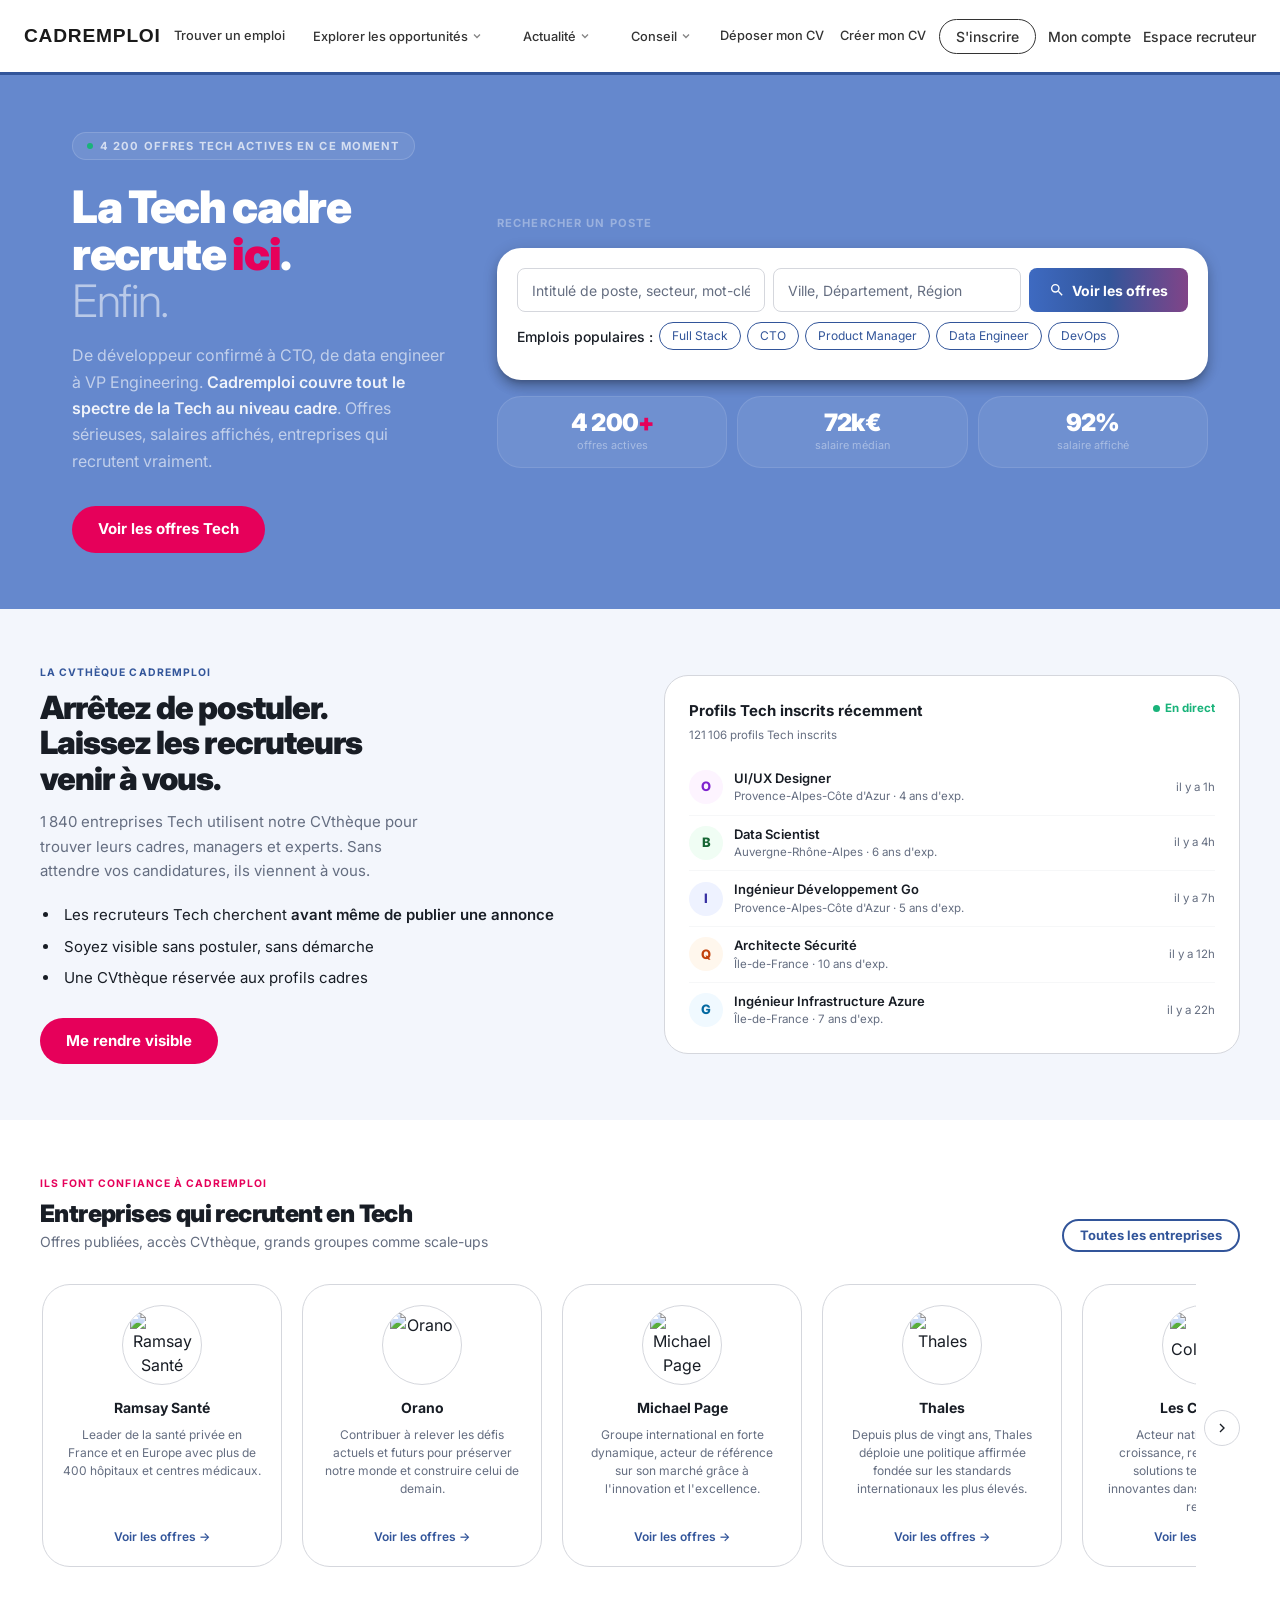
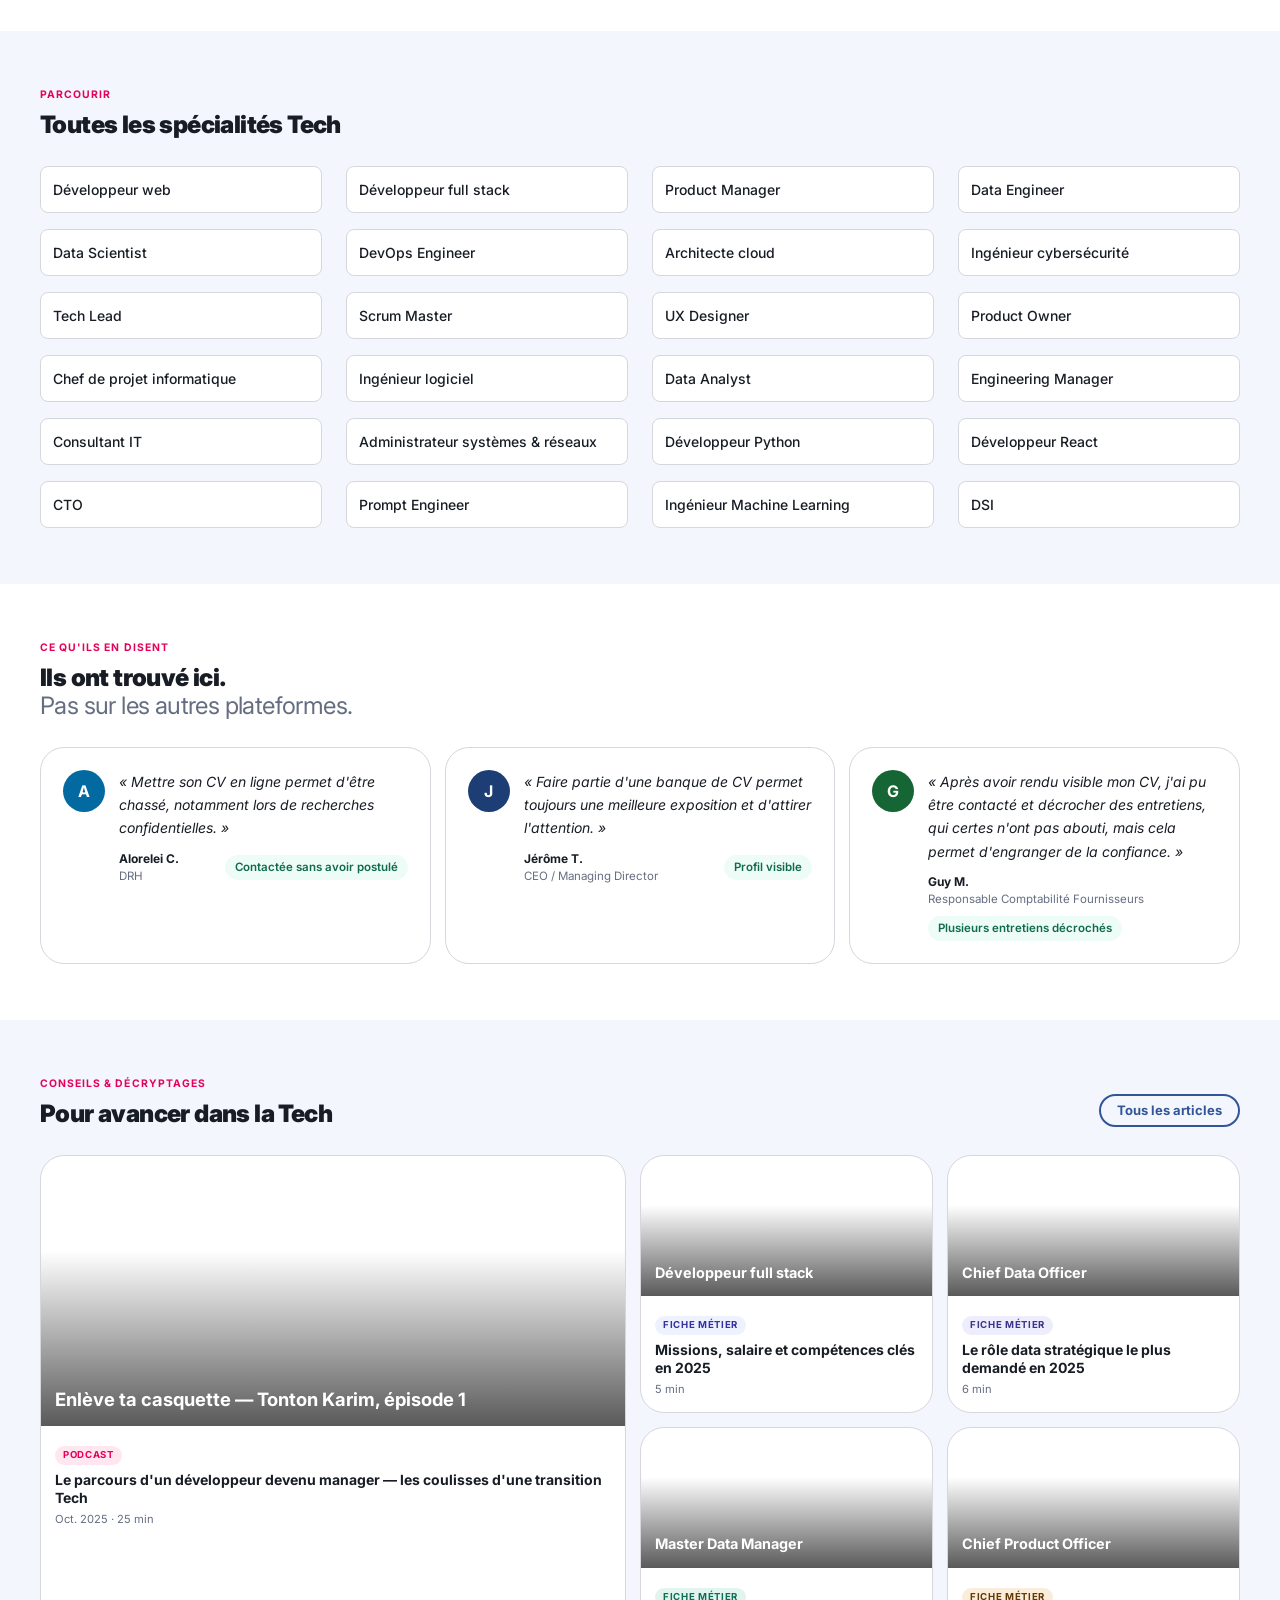
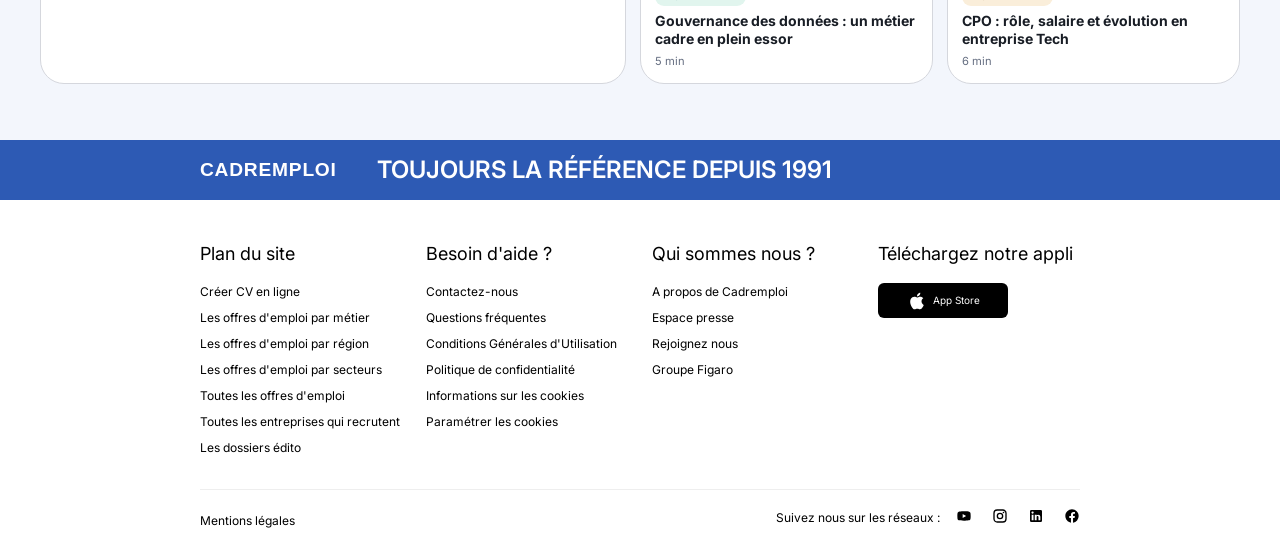
==== index.html @ 46d25f44 "Liens d'image pour partage RS" ====
<!doctype html>
<html lang="fr">
  <head>
    <meta charset="UTF-8" />
    <meta name="viewport" content="width=device-width, initial-scale=1.0" />

    <!-- ══════════════════════════════════════════
         SEO — optimisé pour requêtes Tech cadre
         Requêtes cibles :
           Principale  : "emploi informatique cadre" / "offre emploi tech cadre"
           Secondaires : "emploi développeur cadre", "offre data engineer cadre",
                         "emploi product manager", "offre CTO DSI"
           Longue traîne : "offre emploi full stack Paris cadre",
                           "salaire data engineer cadre France"
         ══════════════════════════════════════════ -->

    <!-- Titre : 57 car. — keyword principal en tête -->
    <title>Offres d'emploi Tech &amp; Informatique Cadre | Cadremploi</title>

    <!-- Description : 155 car. — bénéfice + chiffres + différenciation -->
    <meta
      name="description"
      content="4 200 offres d'emploi Tech pour cadres : développeur, data engineer, product manager, CTO, DevOps. Salaires affichés, entreprises identifiées. Le job board des cadres Tech."
    />

    <meta name="robots" content="index, follow" />
    <link rel="canonical" href="https://www.cadremploi.fr/tech" />

    <!-- ── Open Graph (LinkedIn, Facebook, WhatsApp) ── -->
    <meta property="og:type" content="website" />
    <meta property="og:site_name" content="Cadremploi" />
    <meta property="og:locale" content="fr_FR" />
    <meta property="og:url" content="https://www.cadremploi.fr/tech" />
    <meta
      property="og:title"
      content="Offres d'emploi Tech Cadre — 4 200 postes avec salaires affichés | Cadremploi"
    />
    <meta
      property="og:description"
      content="Développeur, Data Engineer, Product Manager, CTO — trouvez votre prochain poste Tech cadre. Salaires affichés, entreprises identifiées, CVthèque accessible."
    />
    <meta
      property="og:image"
      content="https://sebfcms.github.io/LP_Hub-metiers/assets/og-tech-cadremploi.png"
    />
    <meta property="og:image:width" content="1200" />
    <meta property="og:image:height" content="630" />
    <meta
      property="og:image:alt"
      content="Cadremploi — Offres d'emploi Tech cadre"
    />

    <!-- ── Twitter / X Card ── -->
    <meta name="twitter:card" content="summary_large_image" />
    <meta name="twitter:site" content="@cadremploi" />
    <meta
      name="twitter:title"
      content="Offres d'emploi Tech Cadre | Cadremploi"
    />
    <meta
      name="twitter:description"
      content="4 200 offres Tech pour cadres. Salaires affichés, entreprises identifiées. Déposez votre CV et laissez les recruteurs venir à vous."
    />
    <meta
      name="twitter:image"
      content="https://sebfcms.github.io/LP_Hub-metiers/assets/og-tech-cadremploi.png"
    />

    <!-- ── Schema.org — WebPage + BreadcrumbList ── -->
    <script type="application/ld+json">
      {
        "@context": "https://schema.org",
        "@graph": [
          {
            "@type": "WebPage",
            "@id": "https://www.cadremploi.fr/tech",
            "url": "https://www.cadremploi.fr/tech",
            "name": "Offres d'emploi Tech & Informatique Cadre | Cadremploi",
            "description": "4 200 offres d'emploi Tech pour cadres : développeur, data engineer, product manager, CTO, DevOps. Salaires affichés, entreprises identifiées.",
            "inLanguage": "fr-FR",
            "isPartOf": {
              "@type": "WebSite",
              "@id": "https://www.cadremploi.fr",
              "url": "https://www.cadremploi.fr",
              "name": "Cadremploi",
              "description": "Le job board de référence pour les cadres et dirigeants en France"
            },
            "publisher": {
              "@type": "Organization",
              "name": "Cadremploi",
              "url": "https://www.cadremploi.fr",
              "logo": {
                "@type": "ImageObject",
                "url": "https://www.cadremploi.fr/images/logo-cadremploi.svg"
              }
            }
          },
          {
            "@type": "BreadcrumbList",
            "itemListElement": [
              {
                "@type": "ListItem",
                "position": 1,
                "name": "Accueil",
                "item": "https://www.cadremploi.fr"
              },
              {
                "@type": "ListItem",
                "position": 2,
                "name": "Emploi Tech & Informatique",
                "item": "https://www.cadremploi.fr/tech"
              }
            ]
          },
          {
            "@type": "JobPosting",
            "title": "Offres d'emploi Tech & Informatique Cadre",
            "description": "4 200 offres d'emploi Tech pour cadres et dirigeants en France. Développeur, Data Engineer, Product Manager, CTO, DevOps, Architecte Cloud.",
            "hiringOrganization": {
              "@type": "Organization",
              "name": "Cadremploi",
              "url": "https://www.cadremploi.fr"
            },
            "jobLocation": {
              "@type": "Place",
              "address": {
                "@type": "PostalAddress",
                "addressCountry": "FR"
              }
            },
            "employmentType": ["FULL_TIME", "CONTRACTOR", "PART_TIME"],
            "industry": "Informatique, Télécoms, Digital",
            "occupationalCategory": "Informatique / Tech"
          }
        ]
      }
    </script>

    <!-- Polices -->
    <link rel="preconnect" href="https://fonts.googleapis.com" />
    <link rel="preconnect" href="https://fonts.gstatic.com" crossorigin />
    <link
      href="https://fonts.googleapis.com/css2?family=Inter:wght@300;400;500;600;700;900&family=Poppins:wght@400;500;600;700&display=swap"
      rel="stylesheet"
    />

    <!-- CSS — ordre important -->
    <link rel="stylesheet" href="css/tokens.css" />
    <link rel="stylesheet" href="css/base.css" />
    <link rel="stylesheet" href="css/components.css" />
    <link rel="stylesheet" href="css/layout.css" />
    <script type="text/javascript">
      "use strict";
      !(function () {
        var e = function () {
          var e,
            t = "__tcfapiLocator",
            a = [],
            n = window;
          for (; n; ) {
            try {
              if (n.frames[t]) {
                e = n;
                break;
              }
            } catch (e) {}
            if (n === window.top) break;
            n = n.parent;
          }
          e ||
            (!(function e() {
              var a = n.document,
                r = !!n.frames[t];
              if (!r)
                if (a.body) {
                  var s = a.createElement("iframe");
                  ((s.style.cssText = "display:none"),
                    (s.name = t),
                    a.body.appendChild(s));
                } else setTimeout(e, 5);
              return !r;
            })(),
            (n.__tcfapi = function () {
              for (
                var e, t = arguments.length, n = new Array(t), r = 0;
                r < t;
                r++
              )
                n[r] = arguments[r];
              if (!n.length) return a;
              if ("setGdprApplies" === n[0])
                n.length > 3 &&
                  2 === parseInt(n[1], 10) &&
                  "boolean" == typeof n[3] &&
                  ((e = n[3]), "function" == typeof n[2] && n[2]("set", !0));
              else if ("ping" === n[0]) {
                var s = { gdprApplies: e, cmpLoaded: !1, cmpStatus: "stub" };
                "function" == typeof n[2] && n[2](s);
              } else a.push(n);
            }),
            n.addEventListener(
              "message",
              function (e) {
                var t = "string" == typeof e.data,
                  a = {};
                try {
                  a = t ? JSON.parse(e.data) : e.data;
                } catch (e) {}
                var n = a.__tcfapiCall;
                n &&
                  window.__tcfapi(
                    n.command,
                    n.version,
                    function (a, r) {
                      var s = {
                        __tcfapiReturn: {
                          returnValue: a,
                          success: r,
                          callId: n.callId,
                        },
                      };
                      (t && (s = JSON.stringify(s)),
                        e &&
                          e.source &&
                          e.source.postMessage &&
                          e.source.postMessage(s, "*"));
                    },
                    n.parameter,
                  );
              },
              !1,
            ));
        };
        "undefined" != typeof module ? (module.exports = e) : e();
      })();
    </script>
    <script type="text/javascript">
      window.dataLayer = [
        {
          CD7: "production",
          CD37: "hub_tech",
        },
      ];
    </script>
    <!-- Google Tag Manager -->
    <script>
      (function (w, d, s, l, i) {
        w[l] = w[l] || [];
        w[l].push({
          "gtm.start": new Date().getTime(),
          event: "gtm.js",
        });
        var f = d.getElementsByTagName(s)[0],
          j = d.createElement(s),
          dl = l !== "dataLayer" ? "&l=" + l : "";
        j.async = true;
        j.src = "https://www.googletagmanager.com/gtm.js?id=" + i + dl;
        f.parentNode.insertBefore(j, f);
      })(window, document, "script", "dataLayer", "GTM-MZKFFW5");
    </script>
    <!-- End Google Tag Manager -->
  </head>
  <body>
    <!-- ══════════════════════════════════════════
     HEADER — avec menus déroulants (liens du CTO)
     ══════════════════════════════════════════ -->
    <header class="hd-root">
      <div class="hd-inner">
        <!-- Logo -->
        <a href="https://www.cadremploi.fr" class="hd-logo">CADREMPLOI</a>

        <!-- Nav desktop -->
        <nav class="hd-nav">
          <a
            href="https://www.cadremploi.fr/emploi/liste_offres"
            class="hd-nav__link"
            >Trouver un emploi</a
          >

          <!-- Explorer les opportunités -->
          <div class="hd-dropdown">
            <button
              class="hd-nav__link hd-nav__btn"
              data-dropdown="explorer"
              aria-expanded="false"
              aria-haspopup="true"
            >
              Explorer les opportunités
              <svg
                class="hd-nav__chevron"
                viewBox="0 0 24 24"
                fill="none"
                stroke="currentColor"
                stroke-width="2.5"
              >
                <path d="M6 9l6 6 6-6" />
              </svg>
            </button>
            <div class="hd-dropdown__panel" id="hd-panel-explorer">
              <div class="hd-dropdown__inner">
                <div class="hd-dropdown__col">
                  <a
                    href="https://www.cadremploi.fr/emploi/top_recruteurs"
                    class="hd-dropdown__link"
                    >Les entreprises qui recrutent</a
                  >
                  <a
                    href="https://www.cadremploi.fr/emploi/annuaire_cabinets"
                    class="hd-dropdown__link"
                    >Les cabinets de recrutement</a
                  >
                </div>
                <div class="hd-dropdown__col">
                  <a
                    href="https://www.cadremploi.fr/emploi/liste_offres?tyc=1"
                    class="hd-dropdown__link"
                    >Offres d'emploi CDI</a
                  >
                  <a
                    href="https://www.cadremploi.fr/emploi/liste_offres?tyc=2"
                    class="hd-dropdown__link"
                    >Offres d'emploi CDD</a
                  >
                  <a
                    href="https://www.cadremploi.fr/emploi/liste_offres?sct=70010"
                    class="hd-dropdown__link"
                    >Offres d'emploi Intérim</a
                  >
                </div>
                <div class="hd-dropdown__col">
                  <a
                    href="https://www.cadremploi.fr/emploi/liste_offres?tyc=7"
                    class="hd-dropdown__link"
                    >Offres d'emploi Freelance</a
                  >
                  <a
                    href="https://www.cadremploi.fr/emploi/liste_offres?rub=_jeunes_diplomes"
                    class="hd-dropdown__link"
                    >Offres d'emploi Jeunes Diplômés</a
                  >
                  <a
                    href="https://www.cadremploi.fr/emploi/liste_offres?tyc=8"
                    class="hd-dropdown__link"
                    >Offres d'emploi Stage</a
                  >
                </div>
                <div class="hd-dropdown__col">
                  <a
                    href="https://www.cadremploi.fr/emploi/liste_offres?tyc=13"
                    class="hd-dropdown__link"
                    >Offres d'emploi Alternance / Apprentissage</a
                  >
                </div>
              </div>
            </div>
          </div>

          <!-- Actualité -->
          <div class="hd-dropdown">
            <button
              class="hd-nav__link hd-nav__btn"
              data-dropdown="actualite"
              aria-expanded="false"
              aria-haspopup="true"
            >
              Actualité
              <svg
                class="hd-nav__chevron"
                viewBox="0 0 24 24"
                fill="none"
                stroke="currentColor"
                stroke-width="2.5"
              >
                <path d="M6 9l6 6 6-6" />
              </svg>
            </button>
            <div class="hd-dropdown__panel" id="hd-panel-actualite">
              <div class="hd-dropdown__inner">
                <div class="hd-dropdown__col">
                  <strong class="hd-dropdown__section"
                    >S'informer sur l'emploi des cadres</strong
                  >
                  <a
                    href="https://www.cadremploi.fr/editorial/actualites/actu-emploi.html"
                    class="hd-dropdown__link"
                    >Les dernières actualités</a
                  >
                  <a
                    href="https://www.cadremploi.fr/actualites-emploi/"
                    class="hd-dropdown__link"
                    >Tendances Emploi</a
                  >
                </div>
                <div class="hd-dropdown__col">
                  <strong class="hd-dropdown__section"
                    >La Playlist Cadremploi</strong
                  >
                  <a
                    href="https://www.cadremploi.fr/editorial/actualites/cadremploi-tv.html"
                    class="hd-dropdown__link"
                    >Regarder nos émissions</a
                  >
                </div>
                <div class="hd-dropdown__col">
                  <strong class="hd-dropdown__section"
                    >Nos partenaires prennent la parole</strong
                  >
                  <a
                    href="https://www.cadremploi.fr/editorial/actualites/actu-metiers-regions.html"
                    class="hd-dropdown__link"
                    >L'actualité des partenaires</a
                  >
                  <a
                    href="https://www.cadremploi.fr/editorial/podcasts.html"
                    class="hd-dropdown__link"
                    >Podcasts RH</a
                  >
                </div>
              </div>
            </div>
          </div>

          <!-- Conseil -->
          <div class="hd-dropdown">
            <button
              class="hd-nav__link hd-nav__btn"
              data-dropdown="conseil"
              aria-expanded="false"
              aria-haspopup="true"
            >
              Conseil
              <svg
                class="hd-nav__chevron"
                viewBox="0 0 24 24"
                fill="none"
                stroke="currentColor"
                stroke-width="2.5"
              >
                <path d="M6 9l6 6 6-6" />
              </svg>
            </button>
            <div class="hd-dropdown__panel" id="hd-panel-conseil">
              <div class="hd-dropdown__inner">
                <div class="hd-dropdown__col">
                  <strong class="hd-dropdown__section"
                    >Mieux vivre son job</strong
                  >
                  <a
                    href="https://www.cadremploi.fr/editorial/conseils/conseils-carriere.html"
                    class="hd-dropdown__link"
                    >Gérer ma carrière</a
                  >
                  <a
                    href="https://www.cadremploi.fr/editorial/conseils/salaire.html"
                    class="hd-dropdown__link"
                    >Savoir parler salaire</a
                  >
                  <a
                    href="https://www.cadremploi.fr/editorial/conseils/droit-du-travail.html"
                    class="hd-dropdown__link"
                    >Connaître ses droits au travail</a
                  >
                  <a
                    href="https://www.cadremploi.fr/editorial/international.html"
                    class="hd-dropdown__link"
                    >Travailler à l'international</a
                  >
                  <a
                    href="https://www.cadremploi.fr/actualites-emploi/nos-conseils-pratiques/"
                    class="hd-dropdown__link"
                    >Nos conseils pratiques</a
                  >
                </div>
                <div class="hd-dropdown__col">
                  <strong class="hd-dropdown__section"
                    >Chercher ailleurs</strong
                  >
                  <a
                    href="https://www.cadremploi.fr/editorial/conseils/conseils-candidature/cv.html"
                    class="hd-dropdown__link"
                    >Rédiger son CV</a
                  >
                  <a
                    href="https://www.cadremploi.fr/editorial/conseils/conseils-candidature/lettre-de-motivation.html"
                    class="hd-dropdown__link"
                    >Assurer sa lettre de motivation</a
                  >
                  <a
                    href="https://www.cadremploi.fr/editorial/conseils/conseils-candidature/entretien-embauche.html"
                    class="hd-dropdown__link"
                    >Préparer son entretien d'embauche</a
                  >
                  <a
                    href="https://www.cadremploi.fr/editorial/conseils/conseils-candidature.html"
                    class="hd-dropdown__link"
                    >Postuler au bon moment</a
                  >
                  <a
                    href="https://www.cadremploi.fr/emploi/entreprendre"
                    class="hd-dropdown__link"
                    >Se lancer dans l'entrepreneuriat</a
                  >
                </div>
                <div class="hd-dropdown__col">
                  <strong class="hd-dropdown__section">Se former</strong>
                  <a
                    href="https://www.cadremploi.fr/editorial/tag/management"
                    class="hd-dropdown__link"
                    >Améliorer son management</a
                  >
                  <a
                    href="https://www.cadremploi.fr/editorial/formation/conseils-secteur.html"
                    class="hd-dropdown__link"
                    >Découvrir les formations par secteur</a
                  >
                  <a
                    href="https://www.cadremploi.fr/editorial/formation/cpf-cif-vae.html"
                    class="hd-dropdown__link"
                    >Choisir le bon dispositif CPF et VAE</a
                  >
                  <a
                    href="https://www.cadremploi.fr/editorial/formation/mba-ms-masters.html"
                    class="hd-dropdown__link"
                    >Choisir un MBA / MS / Masters</a
                  >
                  <a
                    href="https://www.cadremploi.fr/editorial/formation/langues.html"
                    class="hd-dropdown__link"
                    >Développer ses compétences linguistiques</a
                  >
                </div>
                <div class="hd-dropdown__col">
                  <strong class="hd-dropdown__section"
                    >Trouver mon premier job</strong
                  >
                  <a
                    href="https://www.cadremploi.fr/editorial/conseils/toutes-nos-fiches-metiers.html"
                    class="hd-dropdown__link"
                    >Fiches métiers</a
                  >
                  <a
                    href="https://www.cadremploi.fr/outils/salaire-brut-net"
                    class="hd-dropdown__link"
                    >Salaire brut net</a
                  >
                </div>
              </div>
            </div>
          </div>

          <a href="https://www.cadremploi.fr/depot-cv" class="hd-nav__link"
            >Déposer mon CV</a
          >
          <a
            href="https://www.cadremploi.fr/emploi/createur_cv"
            class="hd-nav__link"
            >Créer mon CV</a
          >
        </nav>

        <!-- Actions desktop -->
        <div class="hd-actions">
          <a
            href="https://www.cadremploi.fr/emploi/creer_compte"
            class="hd-actions__inscrit"
            >S'inscrire</a
          >
          <a
            href="https://www.cadremploi.fr/candidat/mon-compte.html"
            class="hd-actions__link"
            >Mon compte</a
          >
          <a
            href="https://espace-recruteurs.cadremploi.fr"
            class="hd-actions__link"
            target="_blank"
            rel="noopener"
            >Espace recruteur</a
          >
        </div>

        <!-- Burger mobile -->
        <button
          class="hd-burger"
          id="hd-burger"
          aria-label="Menu"
          aria-expanded="false"
        >
          <svg
            id="hd-burger-open"
            viewBox="0 0 24 24"
            fill="none"
            stroke="currentColor"
            stroke-width="2"
            width="24"
            height="24"
          >
            <line x1="3" y1="6" x2="21" y2="6" />
            <line x1="3" y1="12" x2="21" y2="12" />
            <line x1="3" y1="18" x2="21" y2="18" />
          </svg>
          <svg
            id="hd-burger-close"
            viewBox="0 0 24 24"
            fill="none"
            stroke="currentColor"
            stroke-width="2"
            width="24"
            height="24"
            style="display: none"
          >
            <line x1="18" y1="6" x2="6" y2="18" />
            <line x1="6" y1="6" x2="18" y2="18" />
          </svg>
        </button>
      </div>

      <!-- Menu mobile -->
      <nav class="hd-mobile" id="hd-mobile" aria-hidden="true">
        <a
          href="https://www.cadremploi.fr/emploi/liste_offres"
          class="hd-mobile__link"
          >Trouver un emploi</a
        >

        <div class="hd-mobile__group">
          <button class="hd-mobile__toggle" data-mobile="explorer">
            Explorer les opportunités
            <svg viewBox="0 0 24 24" fill="currentColor" width="20" height="20">
              <path
                d="M7.41,8.58L12,13.17L16.59,8.58L18,10L12,16L6,10L7.41,8.58Z"
              />
            </svg>
          </button>
          <div class="hd-mobile__sub" id="hd-mobile-explorer">
            <a
              href="https://www.cadremploi.fr/emploi/top_recruteurs"
              class="hd-mobile__sublink"
              >Les entreprises qui recrutent</a
            >
            <a
              href="https://www.cadremploi.fr/emploi/annuaire_cabinets"
              class="hd-mobile__sublink"
              >Les cabinets de recrutement</a
            >
            <a
              href="https://www.cadremploi.fr/emploi/liste_offres?tyc=1"
              class="hd-mobile__sublink"
              >Offres CDI</a
            >
            <a
              href="https://www.cadremploi.fr/emploi/liste_offres?tyc=2"
              class="hd-mobile__sublink"
              >Offres CDD</a
            >
            <a
              href="https://www.cadremploi.fr/emploi/liste_offres?tyc=7"
              class="hd-mobile__sublink"
              >Offres Freelance</a
            >
            <a
              href="https://www.cadremploi.fr/emploi/liste_offres?tyc=8"
              class="hd-mobile__sublink"
              >Offres Stage</a
            >
            <a
              href="https://www.cadremploi.fr/emploi/liste_offres?tyc=13"
              class="hd-mobile__sublink"
              >Offres Alternance</a
            >
          </div>
        </div>

        <div class="hd-mobile__group">
          <button class="hd-mobile__toggle" data-mobile="actualite">
            Actualité
            <svg viewBox="0 0 24 24" fill="currentColor" width="20" height="20">
              <path
                d="M7.41,8.58L12,13.17L16.59,8.58L18,10L12,16L6,10L7.41,8.58Z"
              />
            </svg>
          </button>
          <div class="hd-mobile__sub" id="hd-mobile-actualite">
            <a
              href="https://www.cadremploi.fr/editorial/actualites/actu-emploi.html"
              class="hd-mobile__sublink"
              >Les dernières actualités</a
            >
            <a
              href="https://www.cadremploi.fr/actualites-emploi/"
              class="hd-mobile__sublink"
              >Tendances Emploi</a
            >
            <a
              href="https://www.cadremploi.fr/editorial/actualites/cadremploi-tv.html"
              class="hd-mobile__sublink"
              >Nos émissions</a
            >
            <a
              href="https://www.cadremploi.fr/editorial/podcasts.html"
              class="hd-mobile__sublink"
              >Podcasts RH</a
            >
          </div>
        </div>

        <div class="hd-mobile__group">
          <button class="hd-mobile__toggle" data-mobile="conseil">
            Conseil
            <svg viewBox="0 0 24 24" fill="currentColor" width="20" height="20">
              <path
                d="M7.41,8.58L12,13.17L16.59,8.58L18,10L12,16L6,10L7.41,8.58Z"
              />
            </svg>
          </button>
          <div class="hd-mobile__sub" id="hd-mobile-conseil">
            <a
              href="https://www.cadremploi.fr/editorial/conseils/conseils-carriere.html"
              class="hd-mobile__sublink"
              >Gérer ma carrière</a
            >
            <a
              href="https://www.cadremploi.fr/editorial/conseils/salaire.html"
              class="hd-mobile__sublink"
              >Savoir parler salaire</a
            >
            <a
              href="https://www.cadremploi.fr/editorial/conseils/conseils-candidature/cv.html"
              class="hd-mobile__sublink"
              >Rédiger son CV</a
            >
            <a
              href="https://www.cadremploi.fr/editorial/conseils/conseils-candidature/entretien-embauche.html"
              class="hd-mobile__sublink"
              >Préparer son entretien</a
            >
            <a
              href="https://www.cadremploi.fr/editorial/conseils/toutes-nos-fiches-metiers.html"
              class="hd-mobile__sublink"
              >Fiches métiers</a
            >
            <a
              href="https://www.cadremploi.fr/outils/salaire-brut-net"
              class="hd-mobile__sublink"
              >Simulateur salaire</a
            >
          </div>
        </div>

        <a href="https://www.cadremploi.fr/depot-cv" class="hd-mobile__link"
          >Déposer mon CV</a
        >
        <a
          href="https://www.cadremploi.fr/emploi/createur_cv"
          class="hd-mobile__link"
          >Créer mon CV</a
        >
        <hr class="hd-mobile__sep" />
        <a
          href="https://www.cadremploi.fr/emploi/creer_compte"
          class="hd-mobile__link"
          >S'inscrire</a
        >
        <a
          href="https://www.cadremploi.fr/candidat/mon-compte.html"
          class="hd-mobile__link"
          >Mon compte</a
        >
        <a
          href="https://espace-recruteurs.cadremploi.fr"
          class="hd-mobile__link"
          target="_blank"
          rel="noopener"
          >Espace recruteur</a
        >
      </nav>

      <!-- Barre bleue -->
      <div class="hd-bar"></div>
    </header>

    <!-- ══════════════════════════════════════════
     HERO
     ══════════════════════════════════════════ -->
    <section class="hero" aria-label="Recherche d'emploi Tech">
      <div class="hero__inner">
        <!-- Gauche : promesse -->
        <div class="hero__left">
          <div class="hero__eyebrow">
            <span class="hero__eyebrow-dot"></span>
            4 200 offres Tech actives en ce moment
          </div>
          <h1 class="hero__title">
            La Tech cadre<br />
            recrute <span class="accent">ici</span>.<br />
            <span class="light">Enfin.</span>
          </h1>
          <p class="hero__sub">
            De développeur confirmé à CTO, de data engineer à VP Engineering.
            <strong
              >Cadremploi couvre tout le spectre de la Tech au niveau
              cadre</strong
            >. Offres sérieuses, salaires affichés, entreprises qui recrutent
            vraiment.
          </p>
          <div class="hero__actions">
            <a
              href="https://www.cadremploi.fr/emploi/liste_offres?query=informatique"
              class="btn-red"
              target="_blank"
              rel="noopener"
            >
              Voir les offres Tech
            </a>
            <button class="btn-ghost" data-open-alerte>Créer mon alerte</button>
          </div>
        </div>

        <!-- Droite : moteur de recherche -->
        <div class="hero__right">
          <div class="hero__search-label">Rechercher un poste</div>

          <div class="search-card">
            <div class="search-card__row">
              <div class="autocomplete-wrap">
                <input
                  class="search-card__input"
                  type="text"
                  id="search-poste"
                  placeholder="Intitulé de poste, secteur, mot-clé"
                  autocomplete="off"
                />
                <div class="autocomplete-dropdown" id="dropdown-poste"></div>
              </div>
              <div class="autocomplete-wrap">
                <input
                  class="search-card__input"
                  type="text"
                  id="search-lieu"
                  placeholder="Ville, Département, Région"
                  autocomplete="off"
                />
                <div class="autocomplete-dropdown" id="dropdown-lieu"></div>
              </div>
              <button class="search-card__btn" id="search-btn">
                <svg
                  viewBox="0 0 24 24"
                  role="presentation"
                  width="16"
                  height="16"
                  style="flex-shrink: 0"
                >
                  <path
                    d="M9.5,3A6.5,6.5 0 0,1 16,9.5C16,11.11 15.41,12.59 14.44,13.73L14.71,14H15.5L20.5,19L19,20.5L14,15.5V14.71L13.73,14.44C12.59,15.41 11.11,16 9.5,16A6.5,6.5 0 0,1 3,9.5A6.5,6.5 0 0,1 9.5,3M9.5,5C7,5 5,7 5,9.5C5,12 7,14 9.5,14C12,14 14,12 14,9.5C14,7 12,5 9.5,5Z"
                    style="fill: currentcolor"
                  ></path>
                </svg>
                Voir les offres
              </button>
            </div>
            <div class="search-card__tags-row">
              <span class="search-card__label">Emplois populaires :</span>
              <a
                href="https://www.cadremploi.fr/emploi/liste_offres?query=full+stack"
                class="search-card__tag"
                target="_blank"
                rel="noopener noreferrer"
                >Full Stack</a
              >
              <a
                href="https://www.cadremploi.fr/emploi/liste_offres?query=cto"
                class="search-card__tag"
                target="_blank"
                rel="noopener noreferrer"
                >CTO</a
              >
              <a
                href="https://www.cadremploi.fr/emploi/liste_offres?query=product+manager"
                class="search-card__tag"
                target="_blank"
                rel="noopener noreferrer"
                >Product Manager</a
              >
              <a
                href="https://www.cadremploi.fr/emploi/liste_offres?query=data+engineer"
                class="search-card__tag"
                target="_blank"
                rel="noopener noreferrer"
                >Data Engineer</a
              >
              <a
                href="https://www.cadremploi.fr/emploi/liste_offres?query=devops"
                class="search-card__tag"
                target="_blank"
                rel="noopener noreferrer"
                >DevOps</a
              >
            </div>
            <div class="search-card__alerte-row">
              <button class="search-card__alerte" id="search-alerte">
                Créer mon alerte
                <svg
                  viewBox="0 0 24 24"
                  role="presentation"
                  width="12"
                  height="12"
                  style="flex-shrink: 0; display: inline-block"
                >
                  <path
                    d="M10 21H14C14 22.1 13.1 23 12 23S10 22.1 10 21M21 19V20H3V19L5 17V11C5 7.9 7 5.2 10 4.3V4C10 2.9 10.9 2 12 2S14 2.9 14 4V4.3C17 5.2 19 7.9 19 11V17L21 19M17 11C17 8.2 14.8 6 12 6S7 8.2 7 11V18H17V11Z"
                    style="fill: currentcolor"
                  ></path>
                </svg>
              </button>
            </div>
          </div>

          <!-- Mini stats -->
          <div class="hero__stats">
            <div class="hero__stat">
              <div class="hero__stat-n">4 200<span>+</span></div>
              <div class="hero__stat-l">offres actives</div>
            </div>
            <div class="hero__stat">
              <div class="hero__stat-n">72k<span>€</span></div>
              <div class="hero__stat-l">salaire médian</div>
            </div>
            <div class="hero__stat">
              <div class="hero__stat-n">92<span>%</span></div>
              <div class="hero__stat-l">salaire affiché</div>
            </div>
          </div>
        </div>
      </div>
    </section>

    <!-- ══════════════════════════════════════════
     TICKER — dernières offres en défilement
     ══════════════════════════════════════════ -->
    <div class="ticker" aria-hidden="true" id="section-ticker">
      <div class="ticker__track" id="ticker-track">
        <!-- Injecté par js/ticker.js après fetch API -->
        <div class="ticker__item">
          <span class="ticker__text" style="color: rgba(255, 255, 255, 0.4)">
            Chargement des offres…
          </span>
        </div>
      </div>
    </div>

    <!-- ══════════════════════════════════════════
     CVTHÈQUE + PROFILS LIVE
     ══════════════════════════════════════════ -->
    <section class="cvtheque-section" aria-label="CVthèque Cadremploi">
      <div class="cvtheque-section__inner">
        <!-- Gauche : promesse -->
        <div>
          <div class="cvtheque-section__kicker">La CVthèque Cadremploi</div>
          <h2 class="cvtheque-section__title">
            Arrêtez de postuler.<br />
            Laissez les recruteurs<br />
            venir à vous.
          </h2>
          <p class="cvtheque-section__desc">
            <span id="cv-entreprises">1 840</span> entreprises Tech utilisent
            notre CVthèque pour trouver leurs cadres, managers et experts. Sans
            attendre vos candidatures, ils viennent à vous.
          </p>
          <ul class="cvtheque-section__perks">
            <li>
              Les recruteurs Tech cherchent
              <strong>avant même de publier une annonce</strong>
            </li>
            <li>Soyez visible sans postuler, sans démarche</li>
            <li>Une CVthèque réservée aux profils cadres</li>
          </ul>
          <a href="https://www.cadremploi.fr/depot-cv" class="btn-red"
            >Me rendre visible</a
          >
        </div>

        <!-- Droite : profils live -->
        <div class="profiles-card">
          <div class="profiles-card__header">
            <div class="profiles-card__title">
              Profils Tech inscrits récemment
            </div>
            <div class="live-badge">
              <span class="live-badge__dot"></span>
              En direct
            </div>
          </div>
          <div class="profiles-card__count">
            <span id="profiles-count">121 106</span> profils Tech inscrits
          </div>
          <!-- Injecté par js/profiles.js -->
          <div id="profiles-list"></div>
        </div>
      </div>
    </section>

    <!-- ══════════════════════════════════════════
     ENTREPRISES QUI RECRUTENT
     ══════════════════════════════════════════ -->
    <section class="section" aria-label="Entreprises qui recrutent">
      <div class="section-inner">
        <div class="section-header">
          <div>
            <div class="section-eyebrow">Ils font confiance à Cadremploi</div>
            <h2 class="section-title">Entreprises qui recrutent en Tech</h2>
            <p class="section-sub">
              Offres publiées, accès CVthèque, grands groupes comme scale-ups
            </p>
          </div>
          <a
            href="https://www.cadremploi.fr/emploi/plan_site/entreprises"
            class="btn-outline-sm"
            >Toutes les entreprises</a
          >
        </div>

        <!-- Carrousel style HP -->
        <div class="ent-carousel-wrap">
          <button
            class="ent-carousel__btn ent-carousel__btn--prev"
            id="ent-prev"
            aria-label="Précédent"
            style="display: none"
          >
            <svg
              viewBox="0 0 24 24"
              fill="none"
              stroke="currentColor"
              stroke-width="2"
              width="16"
              height="16"
            >
              <path d="M15 18l-6-6 6-6" />
            </svg>
          </button>
          <div class="ent-carousel" id="ent-carousel">
            <div class="ent-card">
              <div class="ent-card__logo-img">
                <img
                  src="https://lh3.googleusercontent.com/LS-AGpvv9wbYZt_FIw9VvDDbhx1c4eWe1ObEI2pCltfdx-S071m4lBA8PUdxGUMG_Lm_UT2cwChA8N_YXi62f5ovQ36qsKgjsA=w150-h150"
                  alt="Ramsay Santé"
                  loading="lazy"
                />
              </div>
              <h4 class="ent-card__name">Ramsay Santé</h4>
              <p class="ent-card__desc">
                Leader de la santé privée en France et en Europe avec plus de
                400 hôpitaux et centres médicaux.
              </p>
              <a
                href="https://www.cadremploi.fr/emploi/liste_offres?entrepriseid=1503101786775"
                class="ent-card__link"
                >Voir les offres →</a
              >
            </div>

            <div class="ent-card">
              <div class="ent-card__logo-img">
                <img
                  src="https://lh3.googleusercontent.com/CMfXfiJV-08AnKUoMVY_ndCyaP4QrCeyuILN_PZ58WSPuzqSkFnSDj5DmLbYVTVXWFq6sIovYwQtE8tAvarysPyVBON5fHMw=w150-h150"
                  alt="Orano"
                  loading="lazy"
                />
              </div>
              <h4 class="ent-card__name">Orano</h4>
              <p class="ent-card__desc">
                Contribuer à relever les défis actuels et futurs pour préserver
                notre monde et construire celui de demain.
              </p>
              <a
                href="https://www.cadremploi.fr/emploi/liste_offres?entrepriseid=15033461268983693"
                class="ent-card__link"
                >Voir les offres →</a
              >
            </div>

            <div class="ent-card">
              <div class="ent-card__logo-img">
                <img
                  src="https://imagedelivery.net/BN-U87wrUjbdYBHZwNH6NA/a8313ae0-caa6-455c-4c1b-eae071317500/logo150"
                  alt="Michael Page"
                  loading="lazy"
                />
              </div>
              <h4 class="ent-card__name">Michael Page</h4>
              <p class="ent-card__desc">
                Groupe international en forte dynamique, acteur de référence sur
                son marché grâce à l'innovation et l'excellence.
              </p>
              <a
                href="https://www.cadremploi.fr/emploi/liste_offres?entrepriseid=150118838685281843"
                class="ent-card__link"
                >Voir les offres →</a
              >
            </div>

            <div class="ent-card">
              <div class="ent-card__logo-img">
                <img
                  src="https://lh3.googleusercontent.com/B2gkjyJCbvYtpsY6DuQ9IA1x1rH6sg6ciPtHuI5fW--p8K2TIQD6ONfLcA3XsRF4bMer82iVdjgeArHGSDM=w150-h150"
                  alt="Thales"
                  loading="lazy"
                />
              </div>
              <h4 class="ent-card__name">Thales</h4>
              <p class="ent-card__desc">
                Depuis plus de vingt ans, Thales déploie une politique affirmée
                fondée sur les standards internationaux les plus élevés.
              </p>
              <a
                href="https://www.cadremploi.fr/emploi/liste_offres?entrepriseid=1504332787968"
                class="ent-card__link"
                >Voir les offres →</a
              >
            </div>

            <div class="ent-card">
              <div class="ent-card__logo-img">
                <img
                  src="https://lh3.googleusercontent.com/7wT5lB2DxOFHOOcXGDErnTJWdWV5BpJ8da2HZtQCQstxhgK_P8q8KiDn21XOZBohPHlQci4dG1QjNjJ2HEN-KM3mb-b6lF4BNA=w150-h150"
                  alt="Les Colettes"
                  loading="lazy"
                />
              </div>
              <h4 class="ent-card__name">Les Colettes</h4>
              <p class="ent-card__desc">
                Acteur national en forte croissance, reconnu pour des solutions
                technologiques innovantes dans l'immobilier et le retail.
              </p>
              <a
                href="https://www.cadremploi.fr/emploi/liste_offres?entrepriseid=150422515073785442"
                class="ent-card__link"
                >Voir les offres →</a
              >
            </div>

            <div class="ent-card">
              <div class="ent-card__logo-img">
                <img
                  src="https://imagedelivery.net/BN-U87wrUjbdYBHZwNH6NA/78be03f8-33a6-494b-f1ba-4ba5bbc7e000/logo150"
                  alt="Denis Baran Recrutement"
                  loading="lazy"
                />
              </div>
              <h4 class="ent-card__name">Denis Baran Recrutement</h4>
              <p class="ent-card__desc">
                Acteur de référence en UX Design, premier cabinet indépendant
                spécialisé en ergonomie logicielle.
              </p>
              <a
                href="https://www.cadremploi.fr/emploi/liste_offres?entrepriseid=150479989818"
                class="ent-card__link"
                >Voir les offres →</a
              >
            </div>

            <div class="ent-card">
              <div class="ent-card__logo-img">
                <img
                  src="https://lh3.googleusercontent.com/vgwodic4jRanU_SXA2C_4eAPVFztkR6qCjq0BZqQzPefH-dvwTQOewoeQ3VaRNAiiU99rcEKEOP8vQMvBf7yy41NHoPAwic4=w150-h150"
                  alt="Robert Walters France"
                  loading="lazy"
                />
              </div>
              <h4 class="ent-card__name">Robert Walters France</h4>
              <p class="ent-card__desc">
                Acteur industriel du secteur pharmaceutique, alliant excellence
                analytique, performance opérationnelle et culture qualité.
              </p>
              <a
                href="https://www.cadremploi.fr/emploi/liste_offres?entrepriseid=150257463404913595"
                class="ent-card__link"
                >Voir les offres →</a
              >
            </div>

            <div class="ent-card">
              <div class="ent-card__logo-img">
                <img
                  src="https://imagedelivery.net/BN-U87wrUjbdYBHZwNH6NA/ee476b1d-2f8f-460b-e90e-c13fa7460400/logo150"
                  alt="COFAQ"
                  loading="lazy"
                />
              </div>
              <h4 class="ent-card__name">COFAQ</h4>
              <p class="ent-card__desc">
                Depuis plus de 70 ans, groupement de distributeurs indépendants
                dans le bâtiment, l'industrie et les fournitures
                professionnelles.
              </p>
              <a
                href="https://www.cadremploi.fr/emploi/liste_offres?entrepriseid=150640167986213"
                class="ent-card__link"
                >Voir les offres →</a
              >
            </div>

            <div class="ent-card">
              <div class="ent-card__logo-img">
                <img
                  src="https://lh3.googleusercontent.com/b1LWONtDCqaLgCh1ouCeToCO8GhPk2QjRhqB1XsSQ2Z4r3EpmfD_3q4T1ZxgAMF_u_bgD1yQAUsjzw-pdYyaCAe5rP_BlPYP=w150-h150"
                  alt="MBDA"
                  loading="lazy"
                />
              </div>
              <h4 class="ent-card__name">MBDA</h4>
              <p class="ent-card__desc">
                Seul groupe européen capable de concevoir et produire des
                missiles et systèmes de missiles complexes.
              </p>
              <a
                href="https://www.cadremploi.fr/emploi/liste_offres?entrepriseid=150251929626959997"
                class="ent-card__link"
                >Voir les offres →</a
              >
            </div>

            <div class="ent-card">
              <div class="ent-card__logo-img">
                <img
                  src="https://lh3.googleusercontent.com/xHAX1VILCt0VJnDLgX-oyg9R0FfS5hEDRe9p2duwUwoALBDdbFf7wADkxRqPsx-5-l5G8F0TJHjSbucGd7YiRsVjvR6dhouBYw=w150-h150"
                  alt="HEXCEL"
                  loading="lazy"
                />
              </div>
              <h4 class="ent-card__name">HEXCEL</h4>
              <p class="ent-card__desc">
                Leader industriel dans le domaine de la fabrication des
                composites hautes performances.
              </p>
              <a
                href="https://www.cadremploi.fr/emploi/liste_offres?entrepriseid=150644470187416"
                class="ent-card__link"
                >Voir les offres →</a
              >
            </div>

            <div class="ent-card">
              <div class="ent-card__logo-img">
                <img
                  src="https://imagedelivery.net/BN-U87wrUjbdYBHZwNH6NA/9fcaf29c-621b-4344-2416-a1fdf19d6e00/logo150"
                  alt="Kaino"
                  loading="lazy"
                />
              </div>
              <h4 class="ent-card__name">Kaino</h4>
              <p class="ent-card__desc">
                Cabinet de recrutement spécialisé, expert des infrastructures
                critiques, hébergement sécurisé et services IT.
              </p>
              <a
                href="https://www.cadremploi.fr/emploi/detail_offre?offreId=156534173459933798"
                class="ent-card__link"
                >Voir les offres →</a
              >
            </div>

            <div class="ent-card">
              <div class="ent-card__logo-img">
                <img
                  src="https://imagedelivery.net/BN-U87wrUjbdYBHZwNH6NA/02a52055-6b31-4757-4594-ada7b03c3400/logo80"
                  alt="HARDIS GROUP"
                  loading="lazy"
                />
              </div>
              <h4 class="ent-card__name">HARDIS GROUP</h4>
              <p class="ent-card__desc">
                Accélérateur de la transformation durable du commerce et de la
                Supply Chain grâce aux technologies du cloud.
              </p>
              <a
                href="https://www.cadremploi.fr/emploi/liste_offres?entrepriseid=15005018856487753"
                class="ent-card__link"
                >Voir les offres →</a
              >
            </div>
          </div>
          <button
            class="ent-carousel__btn ent-carousel__btn--next"
            id="ent-next"
            aria-label="Suivant"
          >
            <svg
              viewBox="0 0 24 24"
              fill="none"
              stroke="currentColor"
              stroke-width="2"
              width="16"
              height="16"
            >
              <path d="M9 18l6-6-6-6" />
            </svg>
          </button>
        </div>
      </div>
    </section>

    <!-- ══════════════════════════════════════════
     OFFRES RÉCENTES
     ══════════════════════════════════════════ -->
    <section
      class="section"
      aria-label="Offres d'emploi Tech récentes"
      id="section-offres"
    >
      <div class="section-inner">
        <div class="section-header">
          <div>
            <div class="section-eyebrow">Dernières offres</div>
            <h2 class="section-title">Offres Tech fraîchement publiées</h2>
            <p class="section-sub">
              Salaires affichés · entreprises identifiées · pas d'offres
              expirées
            </p>
          </div>
          <a href="#" class="btn-outline-sm">Voir toutes les offres →</a>
        </div>
        <!-- Injecté par js/main.js après fetch API -->
        <div class="jobs-grid" id="jobs-grid-main"></div>
      </div>
    </section>

    <!-- ══════════════════════════════════════════
     SPÉCIALITÉS TECH
     ══════════════════════════════════════════ -->
    <section class="section section--pale" aria-label="Spécialités Tech">
      <div class="section-inner">
        <div class="section-header">
          <div>
            <div class="section-eyebrow">Parcourir</div>
            <h2 class="section-title">Toutes les spécialités Tech</h2>
          </div>
        </div>
        <div class="metiers-grid">
          <a
            href="https://www.cadremploi.fr/emploi/liste_offres?query=développeur-web"
            class="metier-link"
            >Développeur web</a
          >
          <a
            href="https://www.cadremploi.fr/emploi/liste_offres?query=développeur-full-stack"
            class="metier-link"
            >Développeur full stack</a
          >
          <a
            href="https://www.cadremploi.fr/emploi/liste_offres?query=product-manager"
            class="metier-link"
            >Product Manager</a
          >
          <a
            href="https://www.cadremploi.fr/emploi/liste_offres?query=data-engineer"
            class="metier-link"
            >Data Engineer</a
          >
          <a
            href="https://www.cadremploi.fr/emploi/liste_offres?query=data-scientist"
            class="metier-link"
            >Data Scientist</a
          >
          <a
            href="https://www.cadremploi.fr/emploi/liste_offres?query=devops-engineer"
            class="metier-link"
            >DevOps Engineer</a
          >
          <a
            href="https://www.cadremploi.fr/emploi/liste_offres?query=architecte-cloud"
            class="metier-link"
            >Architecte cloud</a
          >
          <a
            href="https://www.cadremploi.fr/emploi/liste_offres?query=ingénieur-cybersécurité"
            class="metier-link"
            >Ingénieur cybersécurité</a
          >
          <a
            href="https://www.cadremploi.fr/emploi/liste_offres?query=tech-lead"
            class="metier-link"
            >Tech Lead</a
          >
          <a
            href="https://www.cadremploi.fr/emploi/liste_offres?query=scrum-master"
            class="metier-link"
            >Scrum Master</a
          >
          <a
            href="https://www.cadremploi.fr/emploi/liste_offres?query=ux-designer"
            class="metier-link"
            >UX Designer</a
          >
          <a
            href="https://www.cadremploi.fr/emploi/liste_offres?query=product-owner"
            class="metier-link"
            >Product Owner</a
          >
          <a
            href="https://www.cadremploi.fr/emploi/liste_offres?query=chef-de-projet-informatique"
            class="metier-link"
            >Chef de projet informatique</a
          >
          <a
            href="https://www.cadremploi.fr/emploi/liste_offres?query=ingénieur-logiciel"
            class="metier-link"
            >Ingénieur logiciel</a
          >
          <a
            href="https://www.cadremploi.fr/emploi/liste_offres?query=data-analyst"
            class="metier-link"
            >Data Analyst</a
          >
          <a
            href="https://www.cadremploi.fr/emploi/liste_offres?query=engineering-manager"
            class="metier-link"
            >Engineering Manager</a
          >
          <a
            href="https://www.cadremploi.fr/emploi/liste_offres?query=consultant-it"
            class="metier-link"
            >Consultant IT</a
          >
          <a
            href="https://www.cadremploi.fr/emploi/liste_offres?query=administrateur-systèmes-et-réseaux"
            class="metier-link"
            >Administrateur systèmes &amp; réseaux</a
          >
          <a
            href="https://www.cadremploi.fr/emploi/liste_offres?query=développeur-python"
            class="metier-link"
            >Développeur Python</a
          >
          <a
            href="https://www.cadremploi.fr/emploi/liste_offres?query=développeur-react"
            class="metier-link"
            >Développeur React</a
          >
          <a
            href="https://www.cadremploi.fr/emploi/liste_offres?query=cto"
            class="metier-link"
            >CTO</a
          >
          <a
            href="https://www.cadremploi.fr/emploi/liste_offres?query=prompt-engineer"
            class="metier-link"
            >Prompt Engineer</a
          >
          <a
            href="https://www.cadremploi.fr/emploi/liste_offres?query=ingénieur-machine-learning"
            class="metier-link"
            >Ingénieur Machine Learning</a
          >
          <a
            href="https://www.cadremploi.fr/emploi/liste_offres?query=directeur-des-systèmes-d-information"
            class="metier-link"
            >DSI</a
          >
        </div>
      </div>
    </section>

    <!-- ══════════════════════════════════════════
     TÉMOIGNAGES
     ══════════════════════════════════════════ -->
    <section class="section" aria-label="Témoignages">
      <div class="section-inner">
        <div class="section-header">
          <div>
            <div class="section-eyebrow">Ce qu'ils en disent</div>
            <h2 class="section-title">
              Ils ont trouvé ici.<br />
              <span style="font-weight: 400; color: var(--muted-fg)"
                >Pas sur les autres plateformes.</span
              >
            </h2>
          </div>
        </div>
        <div class="temos-grid">
          <div class="temo-card">
            <div class="temo-card__av" style="background: #0369a1">A</div>
            <div>
              <p class="temo-card__quote">
                « Mettre son CV en ligne permet d'être chassé, notamment lors de
                recherches confidentielles. »
              </p>
              <div class="temo-card__footer">
                <div>
                  <div class="temo-card__name">Alorelei C.</div>
                  <div class="temo-card__role">DRH</div>
                </div>
                <span class="temo-card__badge"
                  >Contactée sans avoir postulé</span
                >
              </div>
            </div>
          </div>

          <div class="temo-card">
            <div class="temo-card__av" style="background: #1d3d75">J</div>
            <div>
              <p class="temo-card__quote">
                « Faire partie d'une banque de CV permet toujours une meilleure
                exposition et d'attirer l'attention. »
              </p>
              <div class="temo-card__footer">
                <div>
                  <div class="temo-card__name">Jérôme T.</div>
                  <div class="temo-card__role">CEO / Managing Director</div>
                </div>
                <span class="temo-card__badge">Profil visible</span>
              </div>
            </div>
          </div>

          <div class="temo-card">
            <div class="temo-card__av" style="background: #166534">G</div>
            <div>
              <p class="temo-card__quote">
                « Après avoir rendu visible mon CV, j'ai pu être contacté et
                décrocher des entretiens, qui certes n'ont pas abouti, mais cela
                permet d'engranger de la confiance. »
              </p>
              <div class="temo-card__footer">
                <div>
                  <div class="temo-card__name">Guy M.</div>
                  <div class="temo-card__role">
                    Responsable Comptabilité Fournisseurs
                  </div>
                </div>
                <span class="temo-card__badge"
                  >Plusieurs entretiens décrochés</span
                >
              </div>
            </div>
          </div>
        </div>
      </div>
    </section>

    <!-- ══════════════════════════════════════════
     CONTENU ÉDITORIAL
     ══════════════════════════════════════════ -->
    <section class="section section--pale" aria-label="Conseils carrière Tech">
      <div class="section-inner">
        <div class="section-header">
          <div>
            <div class="section-eyebrow">Conseils &amp; décryptages</div>
            <h2 class="section-title">Pour avancer dans la Tech</h2>
          </div>
          <a
            href="https://www.cadremploi.fr/editorial/conseils.html"
            class="btn-outline-sm"
            >Tous les articles</a
          >
        </div>
        <div class="edito-grid">
          <!-- Card grande : le podcast -->
          <article class="edito-card edito-card--big">
            <a
              href="https://www.cadremploi.fr/editorial/actualites/actu-emploi/enleve-ta-casquette-tonton-karim-podcast-episode1"
              target="_blank"
              rel="noopener"
              style="display: contents"
            >
              <div
                class="edito-card__img"
                style="
                  background: url(&quot;https://img.youtube.com/vi/5M838S_hwoU/maxresdefault.jpg&quot;)
                    center/cover no-repeat;
                "
              >
                <div class="edito-card__img-overlay"></div>
                <div class="edito-card__img-title">
                  Enlève ta casquette — Tonton Karim, épisode 1
                </div>
              </div>
              <div class="edito-card__body">
                <span
                  class="edito-card__tag"
                  style="background: var(--red-pale); color: var(--red)"
                  >Podcast</span
                >
                <div class="edito-card__title">
                  Le parcours d'un développeur devenu manager — les coulisses
                  d'une transition Tech
                </div>
                <div class="edito-card__meta">Oct. 2025 · 25 min</div>
              </div>
            </a>
          </article>

          <!-- Fiche développeur full stack -->
          <article class="edito-card">
            <a
              href="https://www.cadremploi.fr/editorial/conseils/informatique-telecoms-web/developpeur-full-stack"
              target="_blank"
              rel="noopener"
              style="display: contents"
            >
              <div
                class="edito-card__img"
                style="
                  background: url(&quot;https://img.figarocms.net/cadremploi-edito/ZuL9FrVsGrYSvTTJ_D%C3%A9veloppeurFull-stack.jpg?auto=format,compress&rect=0,112,8192,4096&w=800&h=400&quot;)
                    center/cover no-repeat;
                "
              >
                <div class="edito-card__img-overlay"></div>
                <div class="edito-card__img-title">Développeur full stack</div>
              </div>
              <div class="edito-card__body">
                <span
                  class="edito-card__tag"
                  style="background: #eef2ff; color: #3730a3"
                  >Fiche métier</span
                >
                <div class="edito-card__title">
                  Missions, salaire et compétences clés en 2025
                </div>
                <div class="edito-card__meta">5 min</div>
              </div>
            </a>
          </article>

          <!-- Fiche Chief Data Officer -->
          <article class="edito-card">
            <a
              href="https://www.cadremploi.fr/editorial/conseils/informatique-telecoms-web/chief-data-officer"
              target="_blank"
              rel="noopener"
              style="display: contents"
            >
              <div
                class="edito-card__img"
                style="
                  background: url(&quot;https://img.figarocms.net/cadremploi-edito/ZufptLVsGrYSvYoU_ChiefDataOfficer.jpg?auto=format,compress&rect=0,120,3840,1920&w=800&h=400&quot;)
                    center/cover no-repeat;
                "
              >
                <div class="edito-card__img-overlay"></div>
                <div class="edito-card__img-title">Chief Data Officer</div>
              </div>
              <div class="edito-card__body">
                <span
                  class="edito-card__tag"
                  style="background: #eeedfe; color: #3c3489"
                  >Fiche métier</span
                >
                <div class="edito-card__title">
                  Le rôle data stratégique le plus demandé en 2025
                </div>
                <div class="edito-card__meta">6 min</div>
              </div>
            </a>
          </article>

          <!-- Fiche Master Data Manager -->
          <article class="edito-card">
            <a
              href="https://www.cadremploi.fr/editorial/conseils/informatique-telecoms-web/master-data-manager"
              target="_blank"
              rel="noopener"
              style="display: contents"
            >
              <div
                class="edito-card__img"
                style="
                  background: url(&quot;https://img.figarocms.net/cadremploi-edito/aG-Bo0MqNJQqHvwD_shutterstock_2435055163.jpg?auto=format,compress&rect=0,240,7680,3840&w=800&h=400&quot;)
                    center/cover no-repeat;
                "
              >
                <div class="edito-card__img-overlay"></div>
                <div class="edito-card__img-title">Master Data Manager</div>
              </div>
              <div class="edito-card__body">
                <span
                  class="edito-card__tag"
                  style="background: #e1f5ee; color: #0f6e56"
                  >Fiche métier</span
                >
                <div class="edito-card__title">
                  Gouvernance des données : un métier cadre en plein essor
                </div>
                <div class="edito-card__meta">5 min</div>
              </div>
            </a>
          </article>

          <!-- Fiche Chief Product Officer -->
          <article class="edito-card">
            <a
              href="https://www.cadremploi.fr/editorial/conseils/informatique-telecoms-web/chief-product-officer"
              target="_blank"
              rel="noopener"
              style="display: contents"
            >
              <div
                class="edito-card__img"
                style="
                  background: url(&quot;https://img.figarocms.net/cadremploi-edito/aG930EMqNJQqHvo9_shutterstock_2140347377.jpg?auto=format,compress&rect=0,160,5120,2560&w=800&h=400&quot;)
                    center/cover no-repeat;
                "
              >
                <div class="edito-card__img-overlay"></div>
                <div class="edito-card__img-title">Chief Product Officer</div>
              </div>
              <div class="edito-card__body">
                <span
                  class="edito-card__tag"
                  style="background: #faeeda; color: #633806"
                  >Fiche métier</span
                >
                <div class="edito-card__title">
                  CPO : rôle, salaire et évolution en entreprise Tech
                </div>
                <div class="edito-card__meta">6 min</div>
              </div>
            </a>
          </article>
        </div>
      </div>
    </section>

    <!-- ══════════════════════════════════════════
     FOOTER — converti depuis Footer.tsx Lovable
     ══════════════════════════════════════════ -->
    <footer class="ft-root">
      <!-- Bande bleue -->
      <div class="ft-band">
        <span class="ft-band__logo">CADREMPLOI</span>
        <span class="ft-band__tagline">TOUJOURS LA RÉFÉRENCE DEPUIS 1991</span>
      </div>

      <!-- Contenu blanc -->
      <div class="ft-body">
        <div class="ft-cols">
          <!-- Plan du site -->
          <div class="ft-col">
            <h4 class="ft-col__title">Plan du site</h4>
            <a
              href="https://www.cadremploi.fr/emploi/createur_cv"
              class="ft-col__link"
              >Créer CV en ligne</a
            >
            <a
              href="https://www.cadremploi.fr/emploi/plan_site/metiers"
              class="ft-col__link"
              >Les offres d'emploi par métier</a
            >
            <a
              href="https://www.cadremploi.fr/emploi/plan_site/localites"
              class="ft-col__link"
              >Les offres d'emploi par région</a
            >
            <a
              href="https://www.cadremploi.fr/emploi/plan_site/secteurs"
              class="ft-col__link"
              >Les offres d'emploi par secteurs</a
            >
            <a href="https://www.cadremploi.fr/emploi" class="ft-col__link"
              >Toutes les offres d'emploi</a
            >
            <a
              href="https://www.cadremploi.fr/emploi/plan_site/entreprises"
              class="ft-col__link"
              >Toutes les entreprises qui recrutent</a
            >
            <a
              href="https://www.cadremploi.fr/emploi/plan_site/hubs"
              class="ft-col__link"
              >Les dossiers édito</a
            >
          </div>

          <!-- Besoin d'aide -->
          <div class="ft-col">
            <h4 class="ft-col__title">Besoin d'aide ?</h4>
            <a
              href="https://www.cadremploi.fr/emploi/contact"
              class="ft-col__link"
              >Contactez-nous</a
            >
            <a href="https://cadremploi.zendesk.com/hc/fr" class="ft-col__link"
              >Questions fréquentes</a
            >
            <a
              href="https://www.cadremploi.fr/emploi/legal/conditions-generales-utilisation"
              class="ft-col__link"
              >Conditions Générales d'Utilisation</a
            >
            <a
              href="https://www.cadremploi.fr/emploi/legal/politique-confidentialite"
              class="ft-col__link"
              >Politique de confidentialité</a
            >
            <a
              href="https://www.cadremploi.fr/emploi/legal/politique-cookie"
              class="ft-col__link"
              >Informations sur les cookies</a
            >
            <a
              onclick="
                __tcfapi('show', 2, console.log, {
                  jumpAt: 'privacy',
                })
              "
              class="ft-col__link"
              >Paramétrer les cookies</a
            >
          </div>
          <!-- Qui sommes nous -->
          <div class="ft-col">
            <h4 class="ft-col__title">Qui sommes nous ?</h4>
            <a href="https://www.cadremploi.fr/apropos" class="ft-col__link"
              >A propos de Cadremploi</a
            >
            <a
              href="https://classifieds.lefigaro.fr/tag/cadremploi/"
              class="ft-col__link"
              >Espace presse</a
            >
            <a
              href="https://www.cadremploi.fr/emploi/liste_offres?entrepriseid=150957506981652"
              class="ft-col__link"
              >Rejoignez nous</a
            >
            <a href="https://www.groupefigaro.com/" class="ft-col__link"
              >Groupe Figaro</a
            >
          </div>

          <!-- Appli -->
          <div class="ft-col">
            <h4 class="ft-col__title">Téléchargez notre appli</h4>
            <a
              href="https://itunes.apple.com/app/apple-store/id383089648?pt=318717&ct=footerCadremploi&mt=8"
              class="ft-app-btn"
            >
              <svg viewBox="0 0 24 24" width="20" height="20" fill="white">
                <path
                  d="M18.71 19.5c-.83 1.24-1.71 2.45-3.05 2.47-1.34.03-1.77-.79-3.29-.79-1.53 0-2 .77-3.27.82-1.31.05-2.3-1.32-3.14-2.53C4.25 17 2.94 12.45 4.7 9.39c.87-1.52 2.43-2.48 4.12-2.51 1.28-.02 2.5.87 3.29.87.78 0 2.26-1.07 3.8-.91.65.03 2.47.26 3.64 1.98-.09.06-2.17 1.28-2.15 3.81.03 3.02 2.65 4.03 2.68 4.04-.03.07-.42 1.44-1.38 2.83M13 3.5c.73-.83 1.94-1.46 2.94-1.5.13 1.17-.34 2.35-1.04 3.19-.69.85-1.83 1.51-2.95 1.42-.15-1.15.41-2.35 1.05-3.11z"
                />
              </svg>
              App Store
            </a>
          </div>
        </div>

        <!-- Bas de page -->
        <div class="ft-bottom">
          <span class="ft-bottom__legal"
            ><a
              href="https://www.cadremploi.fr/emploi/legal/mentions-legales"
              class="ft-col__link"
              >Mentions légales</a
            ></span
          >
          <div class="ft-bottom__social">
            <span class="ft-bottom__social-label"
              >Suivez nous sur les réseaux :</span
            >
            <div class="ft-bottom__icons">
              <a
                href="https://www.youtube.com/channel/UCoOHw1a7sPOBQ0_RaLVzYQA"
                target="_blank"
                rel="noopener"
                aria-label="YouTube"
              >
                <svg
                  viewBox="0 0 24 24"
                  width="16"
                  height="16"
                  fill="currentColor"
                >
                  <path
                    d="M10 15l5.19-3L10 9v6m11.56-7.83c.13.47.22 1.1.28 1.9.07.8.1 1.49.1 2.09L22 12c0 2.19-.16 3.8-.44 4.83-.25.9-.83 1.48-1.73 1.73-.47.13-1.33.22-2.65.28-1.3.07-2.49.1-3.59.1L12 19c-4.19 0-6.8-.16-7.83-.44-.9-.25-1.48-.83-1.73-1.73-.13-.47-.22-1.1-.28-1.9-.07-.8-.1-1.49-.1-2.09L2 12c0-2.19.16-3.8.44-4.83.25-.9.83-1.48 1.73-1.73.47-.13 1.33-.22 2.65-.28 1.3-.07 2.49-.1 3.59-.1L12 5c4.19 0 6.8.16 7.83.44.9.25 1.48.83 1.73 1.73z"
                  />
                </svg>
              </a>
              <a
                href="https://www.instagram.com/cadremploi"
                target="_blank"
                rel="noopener"
                aria-label="Instagram"
              >
                <svg
                  viewBox="0 0 24 24"
                  width="16"
                  height="16"
                  fill="currentColor"
                >
                  <path
                    d="M7.8 2h8.4C19.4 2 22 4.6 22 7.8v8.4a5.8 5.8 0 0 1-5.8 5.8H7.8C4.6 22 2 19.4 2 16.2V7.8A5.8 5.8 0 0 1 7.8 2m-.2 2A3.6 3.6 0 0 0 4 7.6v8.8C4 18.39 5.61 20 7.6 20h8.8a3.6 3.6 0 0 0 3.6-3.6V7.6C20 5.61 18.39 4 16.4 4H7.6m9.65 1.5a1.25 1.25 0 0 1 1.25 1.25A1.25 1.25 0 0 1 17.25 8 1.25 1.25 0 0 1 16 6.75a1.25 1.25 0 0 1 1.25-1.25M12 7a5 5 0 0 1 5 5 5 5 0 0 1-5 5 5 5 0 0 1-5-5 5 5 0 0 1 5-5m0 2a3 3 0 0 0-3 3 3 3 0 0 0 3 3 3 3 0 0 0 3-3 3 3 0 0 0-3-3z"
                  />
                </svg>
              </a>
              <a
                href="https://www.linkedin.com/company/cadremploi"
                target="_blank"
                rel="noopener"
                aria-label="LinkedIn"
              >
                <svg
                  viewBox="0 0 24 24"
                  width="16"
                  height="16"
                  fill="currentColor"
                >
                  <path
                    d="M19 3a2 2 0 0 1 2 2v14a2 2 0 0 1-2 2H5a2 2 0 0 1-2-2V5a2 2 0 0 1 2-2h14m-.5 15.5v-5.3a3.26 3.26 0 0 0-3.26-3.26c-.85 0-1.84.52-2.32 1.3v-1.11h-2.79v8.37h2.79v-4.93c0-.77.62-1.4 1.39-1.4a1.4 1.4 0 0 1 1.4 1.4v4.93h2.79M6.88 8.56a1.68 1.68 0 0 0 1.68-1.68c0-.93-.75-1.69-1.68-1.69a1.69 1.69 0 0 0-1.69 1.69c0 .93.76 1.68 1.69 1.68m1.39 9.94v-8.37H5.5v8.37h2.77z"
                  />
                </svg>
              </a>
              <a
                href="https://www.facebook.com/Cadremploi"
                target="_blank"
                rel="noopener"
                aria-label="Facebook"
              >
                <svg
                  viewBox="0 0 24 24"
                  width="16"
                  height="16"
                  fill="currentColor"
                >
                  <path
                    d="M12 2.04C6.5 2.04 2 6.53 2 12.06C2 17.06 5.66 21.21 10.44 21.96V14.96H7.9V12.06H10.44V9.85C10.44 7.34 11.93 5.96 14.22 5.96C15.31 5.96 16.45 6.15 16.45 6.15V8.62H15.19C13.95 8.62 13.56 9.39 13.56 10.18V12.06H16.34L15.89 14.96H13.56V21.96A10 10 0 0 0 22 12.06C22 6.53 17.5 2.04 12 2.04z"
                  />
                </svg>
              </a>
            </div>
          </div>
        </div>
      </div>
    </footer>

    <!-- ══════════════════════════════════════════
     MODALE ALERTE
     ══════════════════════════════════════════ -->
    <div
      class="modal-overlay"
      id="modal-overlay"
      role="dialog"
      aria-modal="true"
      aria-label="Créer une alerte emploi"
    >
      <div class="modal">
        <button class="modal__close" id="modal-close" aria-label="Fermer">
          ✕
        </button>
        <div class="modal__eyebrow">Alerte emploi Tech</div>
        <h2 class="modal__title">Soyez le premier.<br />Pas le dernier.</h2>
        <p class="modal__sub">
          Les meilleurs postes Tech partent en moins de 72h. Une alerte bien
          réglée, vous postulez avant tout le monde.
        </p>
        <div class="modal__perks">
          <div class="modal__perk">✓ Temps réel</div>
          <div class="modal__perk">✓ Désactivable</div>
          <div class="modal__perk">✓ Gratuit</div>
        </div>
        <input
          class="form-input"
          type="text"
          id="modal-poste"
          placeholder="Poste recherché (ex : Product Manager)"
        />
        <input
          class="form-input"
          type="text"
          placeholder="Lieu ou télétravail"
        />
        <div
          style="
            font-size: 0.8rem;
            font-weight: 600;
            margin-bottom: 8px;
            color: var(--muted-fg);
          "
        >
          Fréquence
        </div>
        <div class="freq-row">
          <button class="freq-btn active">Quotidienne</button>
          <button class="freq-btn">Hebdomadaire</button>
          <button class="freq-btn">Immédiate</button>
        </div>
        <input class="form-input" type="email" placeholder="Votre email" />
        <button class="modal__cta">Créer mon alerte gratuitement →</button>
        <div class="modal__hint">Sans création de compte obligatoire</div>
      </div>
    </div>

    <!-- ══════════════════════════════════════════
     SCRIPTS — ordre important
     ══════════════════════════════════════════ -->
    <script src="js/config.js"></script>
    <script src="js/api.js"></script>
    <script src="js/profiles.js"></script>
    <script src="js/ticker.js"></script>
    <script src="js/modal.js"></script>
    <script src="js/main.js"></script>
  </body>
</html>
---- css/tokens.css ----
/* ============================================================
   css/tokens.css
   Design tokens Cadremploi — SOURCE UNIQUE DE VÉRITÉ
   Basé sur specs-cadremploi-homepage.md (Mai 2026)
   Modifier ici = appliqué partout
   ============================================================ */

:root {
  /* ── Couleurs brand (charte officielle) ── */
  --naval:        #32559A;   /* Primary blue */
  --naval-dark:   #1d3d75;   /* Variante foncée hero/CVthèque */
  --naval-pale:   #F3F6FC;   /* Background neutre */
  --hero-bg:      #6588CD;   /* Bleu clair hero & section conseils */
  --footer-blue:  #2D5AB4;   /* Royal Blue bande haute footer */
  --red:          #E6005A;   /* Accent rouge/rose — CTAs forts */
  --red-pale:     #FFE6EF;   /* Rose pâle */
  --green:        hsl(158, 75%, 40%);
  --green-pale:   hsl(158, 70%, 96%);
  --purple:       #814488;   /* CV-thèque */

  /* ── Tool blocks (charte officielle) ── */
  --tool-blue:    #ECF0F9;
  --tool-mauve:   #F6EEF6;
  --tool-pink:    #FFE6EF;
  --tool-gray:    #F0F0F0;

  /* ── Couleurs neutres ── */
  --border:       hsl(220, 10%, 85%);
  --muted-bg:     hsl(220, 15%, 97%);
  --muted-fg:     hsl(220, 12%, 45%);
  --fg:           hsl(220, 20%, 12%);
  --white:        #ffffff;

  /* ── Radius (Vuetify — charte officielle) ── */
  --r-xs:   2px;
  --r-sm:   4px;
  --r-md:   4px;
  --r-lg:   8px;
  --r-xl:   24px;   /* rounded-2xl — cards standard */
  --r-2xl:  24px;   /* alias rounded-2xl */
  --r-3xl:  28px;   /* rounded-3xl — logos entreprises */
  --r-pill: 9999px;

  /* ── Ombres (Material elevation — charte officielle) ── */
  --sh-1: 0 2px 1px -1px rgba(0,0,0,.2),
          0 1px 1px 0 rgba(0,0,0,.14),
          0 1px 3px 0 rgba(0,0,0,.12);   /* elevation-1 — cards repos */
  --sh-4: 0 2px 4px -1px rgba(0,0,0,.2),
          0 4px 5px 0 rgba(0,0,0,.14),
          0 1px 10px 0 rgba(0,0,0,.12);  /* elevation-4 — cards hover */
  --sh-8: 0 5px 5px -3px rgba(0,0,0,.2),
          0 8px 10px 1px rgba(0,0,0,.14),
          0 3px 14px 2px rgba(0,0,0,.12); /* elevation-8 — modales/widgets */

  /* ── Typographies (charte officielle) ── */
  --font:         'Inter', system-ui, -apple-system, sans-serif;      /* body */
  --font-display: 'Arial Black', 'Helvetica Neue', sans-serif;        /* logo */
  --font-footer:  'Poppins', 'Inter', system-ui, sans-serif;         /* footer */

  /* ── Layout ── */
  --max-width: 1200px;
  --px:        32px;   /* padding horizontal des sections */
  --py:        56px;   /* padding vertical des sections */

  /* ── Animations ── */
  --transition: 0.15s ease;

  /* ── Catégories profils CVthèque (couleurs avatar) ── */
  --cat-dev-bg:    #EEF2FF;
  --cat-dev-fg:    #3730A3;
  --cat-data-bg:   #F0FDF4;
  --cat-data-fg:   #166534;
  --cat-pm-bg:     #FFF0F6;
  --cat-pm-fg:     #9B0037;
  --cat-cloud-bg:  #F0F9FF;
  --cat-cloud-fg:  #0369A1;
  --cat-secu-bg:   #FFF7ED;
  --cat-secu-fg:   #C2410C;
  --cat-design-bg: #FDF4FF;
  --cat-design-fg: #7E22CE;
  --cat-mgmt-bg:   #F1F5F9;
  --cat-mgmt-fg:   #1d3d75;
}
---- css/base.css ----
/* ============================================================
   css/base.css
   Reset + utilitaires globaux
   ============================================================ */

/* ── Reset ── */
*,
*::before,
*::after {
  margin: 0;
  padding: 0;
  box-sizing: border-box;
}
body {
  font-family: var(--font);
  background: var(--white);
  color: var(--fg);
  line-height: 1.5;
  -webkit-font-smoothing: antialiased;
}
a {
  text-decoration: none;
  color: inherit;
}
img {
  display: block;
  max-width: 100%;
}
button {
  font-family: var(--font);
  cursor: pointer;
  border: none;
  background: none;
}
ul,
ol {
  list-style: none;
}

/* ── Conteneur centré (utilisé sur toutes les sections) ── */
.container {
  max-width: var(--max-width);
  margin: 0 auto;
  padding: 0 var(--px);
}

/* ── Section générique ── */
.section {
  padding: var(--py) var(--px);
}
.section-inner {
  max-width: var(--max-width);
  margin: 0 auto;
}
.section--pale {
  background: var(--naval-pale);
}
.section--dark {
  background: var(--naval-dark);
}

/* ── En-têtes de section ── */
.section-header {
  display: flex;
  justify-content: space-between;
  align-items: flex-end;
  margin-bottom: 28px;
}
.section-eyebrow {
  font-size: 0.65rem;
  font-weight: 700;
  text-transform: uppercase;
  letter-spacing: 0.1em;
  color: var(--red);
  margin-bottom: 8px;
}
.section-title {
  font-size: 1.5rem;
  font-weight: 900;
  letter-spacing: -0.025em;
  line-height: 1.15;
}
.section-sub {
  font-size: 0.875rem;
  color: var(--muted-fg);
  margin-top: 4px;
}

/* ── Boutons ── */
.btn-red {
  display: inline-flex;
  align-items: center;
  gap: 8px;
  padding: 12px 26px;
  background: var(--red);
  color: var(--white);
  border-radius: var(--r-pill);
  font-size: 0.9375rem;
  font-weight: 700;
  transition: opacity var(--transition);
}
.btn-red:hover {
  background-color: #c4004d;
  opacity: 1;
}

.btn-naval {
  display: inline-flex;
  align-items: center;
  gap: 8px;
  padding: 12px 24px;
  background: transparent;
  color: var(--naval);
  border: 2px solid var(--naval);
  border-radius: var(--r-pill);
  font-size: 0.9375rem;
  font-weight: 600;
  transition: all var(--transition);
}
.btn-naval:hover {
  background: var(--naval);
  color: var(--white);
}

.btn-ghost {
  display: inline-flex;
  align-items: center;
  gap: 8px;
  padding: 12px 24px;
  background: transparent;
  color: var(--white);
  border: 2px solid rgba(255, 255, 255, 0.3);
  border-radius: var(--r-pill);
  font-size: 0.9375rem;
  font-weight: 600;
  transition: all var(--transition);
}
.btn-ghost:hover {
  border-color: rgba(255, 255, 255, 0.7);
  background: rgba(255, 255, 255, 0.07);
}

.btn-outline-sm {
  font-size: 0.8125rem;
  font-weight: 700;
  color: var(--naval);
  border: 2px solid var(--naval);
  border-radius: var(--r-pill);
  padding: 5px 16px;
  white-space: nowrap;
  transition: all var(--transition);
}
.btn-outline-sm:hover {
  background: var(--naval);
  color: var(--white);
}

/* ── Tags offres ── */
.tag {
  font-size: 0.65rem;
  padding: 2px 8px;
  border-radius: var(--r-pill);
  font-weight: 500;
}
.tag--cdi {
  background: var(--green-pale);
  color: hsl(158, 75%, 25%);
}
.tag--remote {
  background: hsl(285, 30%, 96%);
  color: #6b3fa0;
}
.tag--salary {
  background: var(--muted-bg);
  color: var(--muted-fg);
}
.tag--new {
  background: var(--red-pale);
  color: var(--red);
  font-weight: 700;
}

/* ── Live badge ── */
.live-badge {
  display: flex;
  align-items: center;
  gap: 5px;
  font-size: 0.72rem;
  font-weight: 700;
  color: var(--green);
}
.live-badge__dot {
  width: 7px;
  height: 7px;
  background: var(--green);
  border-radius: 50%;
  animation: pulse 2s infinite;
}

/* ── Animations ── */
@keyframes pulse {
  0%,
  100% {
    opacity: 1;
  }
  50% {
    opacity: 0.3;
  }
}
@keyframes slideIn {
  from {
    opacity: 0;
    transform: translateY(-6px);
  }
  to {
    opacity: 1;
    transform: translateY(0);
  }
}
@keyframes tick {
  from {
    transform: translateX(0);
  }
  to {
    transform: translateX(-50%);
  }
}

.anim-slide-in {
  animation: slideIn 0.35s ease forwards;
}

/* ── Responsive helpers ── */
@media (max-width: 768px) {
  :root {
    --px: 16px;
    --py: 32px;
  }
  .hide-mobile {
    display: none !important;
  }
}
@media (min-width: 769px) {
  .hide-desktop {
    display: none !important;
  }
}
---- css/components.css ----
/* ============================================================
   css/components.css
   Composants réutilisables — cards, profils, métiers, données...
   ============================================================ */

/* ── Job card ── */
.job-card {
  border: 1px solid var(--border);
  border-radius: var(--r-xl);
  padding: 16px;
  background: var(--white);
  cursor: pointer;
  transition: all var(--transition);
  display: flex; flex-direction: column; gap: 10px;
}
.job-card:hover {
  border-color: var(--naval);
  box-shadow: var(--sh-3);
  transform: translateY(-2px);
}
.job-card__top    { display: flex; align-items: flex-start; gap: 12px; }
.job-card__logo   {
  width: 36px; height: 36px; border-radius: var(--r-lg); flex-shrink: 0;
  border: 1px solid var(--border); background: var(--muted-bg);
  display: flex; align-items: center; justify-content: center;
  font-size: 9px; font-weight: 700; color: var(--muted-fg);
  overflow: hidden;
}
.job-card__logo img { width: 100%; height: 100%; object-fit: contain; }
.job-card__company  { font-size: .7rem; color: var(--muted-fg); margin-bottom: 2px; }
.job-card__title    { font-size: .9375rem; font-weight: 700; line-height: 1.25; }
.job-card__tags     { display: flex; flex-wrap: wrap; gap: 4px; }
.job-card__footer   { display: flex; justify-content: space-between; align-items: center; margin-top: auto; }
.job-card__date     { font-size: .65rem; color: var(--muted-fg); }
.job-card__link     { font-size: .72rem; font-weight: 700; color: var(--naval); }
.job-card__link:hover { text-decoration: underline; }

/* ── Jobs grid ── */
.jobs-grid {
  display: grid;
  grid-template-columns: repeat(3, 1fr);
  gap: 14px;
}
@media (max-width: 768px)  { .jobs-grid { grid-template-columns: 1fr; } }
@media (min-width: 769px) and (max-width: 1024px) { .jobs-grid { grid-template-columns: repeat(2, 1fr); } }

/* ── Métiers (spécialités) ── */
.metiers-scroll {
  display: flex; gap: 10px;
  overflow-x: auto; padding: 4px 0 8px;
  scrollbar-width: none;
}
.metiers-scroll::-webkit-scrollbar { display: none; }

.metier-card {
  flex-shrink: 0; min-width: 152px;
  background: var(--white); border: 1.5px solid var(--border);
  border-radius: var(--r-xl); padding: 16px;
  cursor: pointer; transition: all var(--transition);
  display: flex; flex-direction: column; gap: 5px;
}
.metier-card:hover,
.metier-card.active { border-color: var(--naval); }
.metier-card.active { background: var(--naval); }
.metier-card.active .metier-card__icon { background: rgba(255,255,255,.15); color: var(--white); }
.metier-card.active .metier-card__name,
.metier-card.active .metier-card__arrow { color: var(--white); }
.metier-card.active .metier-card__count { color: rgba(255,255,255,.6); }

.metier-card__icon {
  width: 30px; height: 30px; border-radius: 50%;
  background: var(--naval-pale); color: var(--naval);
  display: flex; align-items: center; justify-content: center;
}
.metier-card__name  { font-size: .8125rem; font-weight: 700; margin-top: 3px; }
.metier-card__count { font-size: .65rem; color: var(--muted-fg); }
.metier-card__arrow { font-size: .8125rem; color: var(--muted-fg); transition: all var(--transition); }
.metier-card:hover .metier-card__arrow { color: var(--naval); }

/* ── Profil row (CVthèque live) ── */
.profile-row {
  display: flex; align-items: center; gap: 11px;
  padding: 9px 0; border-bottom: 1px solid var(--muted-bg);
}
.profile-row:last-child { border-bottom: none; padding-bottom: 0; }

.profile-row__av {
  width: 34px; height: 34px; border-radius: 50%; flex-shrink: 0;
  display: flex; align-items: center; justify-content: center;
  font-size: 13px; font-weight: 800;
}
.profile-row__info   { flex: 1; min-width: 0; }
.profile-row__role   { font-size: .8125rem; font-weight: 600; color: var(--fg); }
.profile-row__meta   { font-size: .72rem; color: var(--muted-fg); }
.profile-row__time   { font-size: .72rem; color: var(--muted-fg); margin-left: auto; white-space: nowrap; }

/* ── Profiles card ── */
.profiles-card {
  background: var(--white);
  border: 1px solid var(--border);
  border-radius: var(--r-xl);
  padding: 24px;
  box-shadow: var(--sh-3);
}
.profiles-card__header {
  display: flex; justify-content: space-between; align-items: flex-start;
  margin-bottom: 4px;
}
.profiles-card__title  { font-size: .9375rem; font-weight: 700; }
.profiles-card__count  { font-size: .72rem; color: var(--muted-fg); margin-bottom: 16px; }

/* ── Ticker ── */
.ticker {
  background: var(--naval);
  border-top: 1px solid rgba(255,255,255,.08);
  padding: 11px 0; overflow: hidden;
}
.ticker__track {
  display: flex; width: max-content;
  animation: tick 45s linear infinite;
}
.ticker__track:hover { animation-play-state: paused; }

.ticker__item {
  display: flex; align-items: center; gap: 9px;
  padding: 0 28px; border-right: 1px solid rgba(255,255,255,.1);
  white-space: nowrap;
}
.ticker__av {
  width: 26px; height: 26px; border-radius: 50%; flex-shrink: 0;
  display: flex; align-items: center; justify-content: center;
  font-size: 10px; font-weight: 800;
}
.ticker__text         { font-size: .8rem; color: rgba(255,255,255,.7); }
.ticker__text strong  { color: var(--white); font-weight: 600; }
.ticker__badge {
  font-size: .62rem; font-weight: 700;
  padding: 2px 7px; border-radius: var(--r-pill); margin-left: 3px;
}
.ticker__badge--new    { background: rgba(230,1,90,.15); color: var(--red); }
.ticker__badge--inscrit { background: rgba(0,195,122,.2); color: #00c37a; }

/* ── Données marché ── */
.data-grid {
  display: grid;
  grid-template-columns: repeat(4, 1fr);
  gap: 14px;
}
@media (max-width: 768px)  { .data-grid { grid-template-columns: repeat(2, 1fr); } }
@media (min-width: 769px) and (max-width: 1024px) { .data-grid { grid-template-columns: repeat(2, 1fr); } }

.data-card {
  background: var(--white); border: 1px solid var(--border);
  border-radius: var(--r-xl); padding: 20px;
  display: flex; flex-direction: column; gap: 10px;
  cursor: pointer; transition: all var(--transition);
}
.data-card:hover { border-color: var(--naval); box-shadow: var(--sh-3); transform: translateY(-2px); }
.data-card__top   { display: flex; align-items: center; justify-content: space-between; }
.data-card__icon  { width: 34px; height: 34px; border-radius: 50%; display: flex; align-items: center; justify-content: center; }
.data-card__badge { font-size: .6rem; font-weight: 700; text-transform: uppercase; letter-spacing: .06em; padding: 2px 8px; border-radius: var(--r-pill); }
.data-card__title { font-size: .875rem; font-weight: 700; }
.data-card__cta   { font-size: .75rem; font-weight: 700; color: var(--naval); margin-top: auto; }
.data-card:hover .data-card__cta { text-decoration: underline; }

.data-rows { display: flex; flex-direction: column; gap: 6px; }
.data-row  { display: flex; justify-content: space-between; font-size: .75rem; }
.data-row__label { color: var(--muted-fg); }
.data-row__value { font-weight: 700; }

/* ── Témoignages ── */
.temos-grid {
  display: grid;
  grid-template-columns: repeat(3, 1fr);
  gap: 14px;
}
@media (max-width: 768px)  { .temos-grid { grid-template-columns: 1fr; } }
@media (min-width: 769px) and (max-width: 1024px) { .temos-grid { grid-template-columns: repeat(2, 1fr); } }

.temo-card {
  border: 1px solid var(--border); border-radius: var(--r-xl);
  padding: 22px; background: var(--white);
  display: grid; grid-template-columns: auto 1fr; gap: 14px;
  transition: all var(--transition);
}
.temo-card:hover { box-shadow: var(--sh-3); border-color: #c5d3ec; }
.temo-card__av {
  width: 42px; height: 42px; border-radius: 50%; flex-shrink: 0;
  display: flex; align-items: center; justify-content: center;
  font-size: 16px; font-weight: 700; color: var(--white);
}
.temo-card__stars  { color: #F59E0B; font-size: 11px; letter-spacing: 2px; margin-bottom: 6px; }
.temo-card__quote  { font-size: .875rem; line-height: 1.65; font-style: italic; color: var(--fg); margin-bottom: 10px; }
.temo-card__footer { display: flex; align-items: center; justify-content: space-between; flex-wrap: wrap; gap: 8px; }
.temo-card__name   { font-size: .75rem; font-weight: 700; }
.temo-card__role   { font-size: .72rem; color: var(--muted-fg); }
.temo-card__badge  {
  font-size: .72rem; font-weight: 600;
  background: var(--green-pale); color: hsl(158, 75%, 24%);
  padding: 4px 10px; border-radius: var(--r-pill);
}

/* ── Édito ── */
.edito-grid {
  display: grid;
  grid-template-columns: 2fr 1fr 1fr;
  grid-template-rows: auto auto;
  gap: 14px;
}
@media (max-width: 768px) { .edito-grid { grid-template-columns: 1fr; } }
@media (min-width: 769px) and (max-width: 1024px) { .edito-grid { grid-template-columns: 1fr 1fr; } }

.edito-card {
  border: 1px solid var(--border); border-radius: var(--r-xl);
  overflow: hidden; background: var(--white);
  cursor: pointer; transition: all var(--transition);
  display: flex; flex-direction: column;
}
.edito-card > a[style*="display:contents"] {
  display: contents;
}
.edito-card:hover { box-shadow: var(--sh-3); transform: translateY(-2px); }
.edito-card--big  { grid-row: span 2; }
@media (max-width: 1024px) { .edito-card--big { grid-row: span 1; grid-column: span 2; } }
@media (max-width: 768px)  { .edito-card--big { grid-column: span 1; } }

.edito-card__img  { height: 140px; display: flex; align-items: flex-end; padding: 14px; position: relative; }
.edito-card--big .edito-card__img { height: 270px; }
.edito-card__img-overlay { position: absolute; inset: 0; background: linear-gradient(to bottom, transparent 35%, rgba(0,0,0,.65)); }
.edito-card__img-title { position: relative; z-index: 1; font-size: .9rem; font-weight: 700; color: var(--white); line-height: 1.3; }
.edito-card--big .edito-card__img-title { font-size: 1.15rem; }
.edito-card__body { padding: 14px; }
.edito-card__tag  {
  font-size: .6rem; font-weight: 700; text-transform: uppercase;
  letter-spacing: .07em; padding: 2px 8px; border-radius: var(--r-pill);
  display: inline-block; margin-bottom: 6px;
}
.edito-card__title { font-size: .875rem; font-weight: 700; line-height: 1.3; color: var(--fg); margin-bottom: 4px; }
.edito-card__meta  { font-size: .7rem; color: var(--muted-fg); }

/* ── Modale alerte ── */
.modal-overlay {
  display: none; position: fixed; inset: 0;
  background: rgba(0,0,0,.5); z-index: 200;
  align-items: center; justify-content: center;
}
.modal-overlay.open { display: flex; }

.modal {
  background: var(--white); border-radius: var(--r-xl);
  padding: 36px; max-width: 460px; width: calc(100% - 32px);
  position: relative; box-shadow: 0 24px 48px rgba(0,0,0,.25);
}
.modal__close {
  position: absolute; top: 14px; right: 16px;
  background: none; border: none; font-size: 1.2rem;
  color: var(--muted-fg); cursor: pointer;
}
.modal__close:hover { color: var(--fg); }
.modal__eyebrow { font-size: .7rem; font-weight: 700; text-transform: uppercase; letter-spacing: .08em; color: var(--red); margin-bottom: 8px; }
.modal__title   { font-size: 1.3rem; font-weight: 900; letter-spacing: -.02em; margin-bottom: 6px; }
.modal__sub     { font-size: .875rem; color: var(--muted-fg); margin-bottom: 18px; line-height: 1.55; }
.modal__perks   { display: flex; gap: 18px; margin-bottom: 16px; }
.modal__perk    { display: flex; align-items: center; gap: 5px; font-size: .8rem; color: var(--muted-fg); }

.form-input {
  width: 100%; height: 44px; padding: 0 14px; margin-bottom: 10px;
  border: 1px solid var(--border); border-radius: var(--r-xl);
  font-size: .875rem; font-family: var(--font); color: var(--fg);
  outline: none; transition: border-color var(--transition);
}
.form-input:focus { border-color: var(--naval); }
.form-input::placeholder { color: var(--muted-fg); }

.freq-row { display: flex; gap: 7px; margin-bottom: 12px; }
.freq-btn {
  flex: 1; padding: 8px 0; border: 1px solid var(--border);
  border-radius: var(--r-xl); font-size: .8rem; font-weight: 500;
  background: var(--white); color: var(--fg);
  transition: all var(--transition); font-family: var(--font); cursor: pointer;
}
.freq-btn:hover,
.freq-btn.active { background: var(--naval); color: var(--white); border-color: var(--naval); }

.modal__cta {
  width: 100%; padding: 13px; background: var(--red); color: var(--white);
  border: none; border-radius: var(--r-pill);
  font-size: .9rem; font-weight: 700; font-family: var(--font);
  cursor: pointer; transition: opacity var(--transition);
}
.modal__cta:hover { opacity: .85; }
.modal__hint { font-size: .72rem; color: var(--muted-fg); text-align: center; margin-top: 8px; }

/* ── Skeleton loading (pendant le fetch API) ── */
.skeleton {
  background: linear-gradient(90deg, var(--muted-bg) 25%, #e8eaf0 50%, var(--muted-bg) 75%);
  background-size: 200% 100%;
  animation: shimmer 1.5s infinite;
  border-radius: var(--r-xl);
}
@keyframes shimmer { 0%{background-position:200% 0} 100%{background-position:-200% 0} }
.skeleton--title  { height: 20px; width: 80%; margin-bottom: 8px; }
.skeleton--text   { height: 14px; width: 60%; }
.skeleton--logo   { width: 36px; height: 36px; border-radius: var(--r-lg); }

/* ── Autocomplete dropdown ── */
.autocomplete-wrap { position: relative; flex: 1; }
.autocomplete-dropdown {
  display: none;
  position: absolute; top: calc(100% + 4px); left: 0; right: 0; z-index: 50;
  background: var(--white); border: 1px solid var(--border);
  border-radius: var(--r-lg); box-shadow: var(--sh-8);
  max-height: 240px; overflow-y: auto;
}
.autocomplete-dropdown.open { display: block; }
.autocomplete-item {
  display: flex; align-items: center; justify-content: space-between;
  padding: 10px 14px; cursor: pointer; font-size: .875rem;
  color: var(--fg); transition: background var(--transition);
  border-bottom: 1px solid var(--muted-bg);
}
.autocomplete-item:last-child { border-bottom: none; }
.autocomplete-item:hover { background: var(--naval-pale); }
.autocomplete-item__label { font-weight: 500; }
.autocomplete-item__label mark {
  background: none; color: var(--fg); font-weight: 700;
}
.autocomplete-item__type {
  font-size: .65rem; color: var(--muted-fg);
  background: var(--muted-bg); padding: 1px 6px;
  border-radius: var(--r-pill); flex-shrink: 0;
}
.autocomplete-category {
  padding: 8px 14px;
  font-size: .875rem; font-weight: 700;
  text-transform: none; letter-spacing: 0;
  color: var(--fg);
  border-top: 1px solid var(--muted-bg);
  cursor: pointer;
  transition: background var(--transition);
}
.autocomplete-category:first-child { border-top: none; }
.autocomplete-category:hover { background: var(--naval-pale); }
.autocomplete-item:hover { background: var(--naval-pale); }

/* ── Carrousel entreprises (fidèle SectionEntreprises HP) ── */
.ent-carousel-wrap {
  position: relative;
  display: flex; align-items: center; gap: 8px;
}
.ent-carousel {
  display: flex; gap: 20px;
  overflow-x: auto; scroll-behavior: smooth;
  scrollbar-width: none; -ms-overflow-style: none;
  padding: 4px 2px 8px;
  flex: 1;
}
.ent-carousel::-webkit-scrollbar { display: none; }

.ent-card {
  min-width: 240px; max-width: 240px; flex-shrink: 0;
  border: 1px solid var(--border); border-radius: var(--r-3xl);
  padding: 20px; display: flex; flex-direction: column;
  align-items: center; text-align: center;
  transition: box-shadow var(--transition), transform var(--transition);
}
.ent-card:hover { box-shadow: var(--sh-4); transform: translateY(-2px); }

.ent-card__logo {
  width: 80px; height: 80px; border-radius: 50%;
  border: 1px solid var(--border);
  display: flex; align-items: center; justify-content: center;
  font-size: 1.75rem; font-weight: 900;
  margin-bottom: 12px; flex-shrink: 0;
}
.ent-card__name  { font-size: .875rem; font-weight: 700; margin-bottom: 8px; }
.ent-card__desc  { font-size: .75rem; color: var(--muted-fg); line-height: 1.5; margin-bottom: 12px; flex: 1; }
.ent-card__link  { font-size: .75rem; font-weight: 600; color: var(--naval); text-decoration: none; margin-top: auto; }
.ent-card__link:hover { text-decoration: underline; }

.ent-carousel__btn {
  width: 36px; height: 36px; border-radius: 50%; flex-shrink: 0;
  background: #fff; border: 1px solid var(--border);
  display: flex; align-items: center; justify-content: center;
  cursor: pointer; transition: background var(--transition);
  color: var(--fg);
}
.ent-carousel__btn:hover { background: var(--muted-bg); }

.ent-card__logo-img {
  width: 80px; height: 80px; border-radius: 50%;
  border: 1px solid var(--border); background: var(--white);
  display: flex; align-items: center; justify-content: center;
  margin-bottom: 12px; flex-shrink: 0; overflow: hidden;
}
.ent-card__logo-img img {
  width: 64px; height: 64px; object-fit: contain;
}

/* ── Grille métiers (style SectionEmploiFonction HP) ── */
.metiers-grid {
  display: grid;
  grid-template-columns: repeat(4, 1fr);
  gap: 16px 24px;
}
.metier-link {
  display: block;
  background: var(--white);
  border: 1px solid var(--border);
  border-radius: var(--r-lg);
  padding: 12px;
  font-size: .875rem; font-weight: 500;
  color: var(--fg); text-decoration: none;
  transition: background var(--transition), border-color var(--transition);
}
.metier-link:hover {
  background: var(--naval-pale);
  border-color: #c5d3ec;
}
@media (max-width: 768px)  { .metiers-grid { grid-template-columns: repeat(2, 1fr); } }
@media (min-width: 769px) and (max-width: 1024px) { .metiers-grid { grid-template-columns: repeat(3, 1fr); } }

/* ── Corrections responsive mobile ── */
@media (max-width: 768px) {
  /* Section header : empile le titre et le CTA */
  .section-header {
    flex-direction: column; align-items: flex-start; gap: 12px;
  }

  /* Temo cards : avatar + contenu en colonne */
  .temo-card {
    grid-template-columns: 1fr;
  }
  .temo-card__footer {
    flex-direction: column; align-items: flex-start; gap: 8px;
  }

  /* Profiles card : réduit le padding */
  .profiles-card { padding: 16px; }

  /* Autocomplete dropdown : max-height réduite */
  .autocomplete-dropdown { max-height: 180px; }

  /* Ent-card : légèrement plus petite */
  .ent-card { min-width: 200px; max-width: 200px; }

  /* Modal : padding réduit */
  .modal { padding: 24px 20px; }
  .modal__perks { flex-wrap: wrap; gap: 10px; }
  .freq-row { gap: 5px; }
  .freq-btn { font-size: .75rem; padding: 7px 0; }

  /* Edito card big : hauteur image réduite */
  .edito-card--big .edito-card__img { height: 180px; }
}
---- css/layout.css ----
/* ============================================================
   css/layout.css
   Header, hero, sections spécifiques au layout, footer
   ============================================================ */

/* ── HEADER — fidèle à Header.tsx Lovable ── */
.hd-root {
  background: #fff;
  position: sticky; top: 0; z-index: 100;
  font-family: var(--font);
}
.hd-inner {
  display: flex; align-items: center; justify-content: space-between;
  height: 72px; padding: 0 24px;
}
.hd-logo {
  font-family: var(--font-display);
  font-size: 1.2rem; font-weight: 900;
  text-transform: uppercase; letter-spacing: .04em;
  color: #1a1a1a; text-decoration: none;
  flex-shrink: 0;
}
/* Nav desktop */
.hd-nav { display: flex; align-items: center; gap: 16px; }
.hd-nav__link {
  display: flex; align-items: center; gap: 3px;
  font-size: .8rem; font-weight: 500; color: #333;
  text-decoration: none; transition: color var(--transition);
  white-space: nowrap;
}
.hd-nav__link:hover { color: var(--naval); }
.hd-nav__chevron { width: 12px; height: 12px; opacity: .6; flex-shrink: 0; }
/* Actions desktop */
.hd-actions { display: flex; align-items: center; gap: 12px; flex-shrink: 0; }
.hd-actions__link {
  font-size: .875rem; font-weight: 500; color: #333;
  text-decoration: none; transition: color var(--transition); white-space: nowrap;
}
.hd-actions__link:hover { color: var(--naval); }
.hd-actions__inscrit {
  padding: 6px 16px; border: 1px solid #333;
  border-radius: var(--r-pill); font-size: .875rem; font-weight: 500;
  color: #333; text-decoration: none; transition: all var(--transition); white-space: nowrap;
}
.hd-actions__inscrit:hover { border-color: var(--naval); color: var(--naval); }
/* Burger */
.hd-burger {
  display: none; background: none; border: none;
  cursor: pointer; padding: 8px; color: #333;
}
/* Barre bleue */
.hd-bar { height: 3px; background: var(--naval); }
/* Menu mobile */
.hd-mobile {
  display: none; flex-direction: column;
  position: absolute; top: 72px; left: 0; right: 0;
  background: #fff; border-bottom: 1px solid var(--border);
  z-index: 50; padding: 8px 0;
}
.hd-mobile.open { display: flex; }
.hd-mobile__link {
  padding: 10px 24px; font-size: .875rem; font-weight: 500;
  color: #333; text-decoration: none; transition: color var(--transition);
}
.hd-mobile__link:hover { color: var(--naval); }
.hd-mobile__sep { border: none; border-top: 1px solid var(--border); margin: 6px 0; }

@media (max-width: 768px) {
  .hd-inner { height: 56px; }
  .hd-nav, .hd-actions { display: none; }
  .hd-burger { display: flex; }
}
@media (min-width: 769px) and (max-width: 1024px) {
  .hd-nav { gap: 10px; }
  .hd-nav__link { font-size: .75rem; }
  .hd-actions { gap: 8px; }
  .hd-actions__link { font-size: .8rem; }
}

/* ── HERO ── */
.hero {
  /* ── VERSION HP (fond bleu clair flat — identique à cadremploi.fr homepage) ── */
  background: var(--hero-bg); /* #6588CD */
  position: relative; overflow: hidden;
}

/* ── VERSION ORIGINALE (fond bleu foncé + grille) — décommenter pour réactiver ──
.hero {
  background: var(--naval-dark);
  position: relative; overflow: hidden;
}
.hero::before {
  content: '';
  position: absolute; inset: 0;
  background-image:
    linear-gradient(rgba(255,255,255,.04) 1px, transparent 1px),
    linear-gradient(90deg, rgba(255,255,255,.04) 1px, transparent 1px);
  background-size: 48px 48px;
  pointer-events: none;
}
── */
.hero__inner {
  max-width: var(--max-width); margin: 0 auto; padding: 0 var(--px);
  display: grid; grid-template-columns: 1fr 1fr; gap: 48px;
  min-height: 520px; align-items: center;
  position: relative; z-index: 1;
}
/* halo radial — utile sur fond foncé, désactivé sur fond HP clair
.hero__inner::after {
  content: '';
  position: absolute; right: -100px; top: -100px;
  width: 500px; height: 500px; border-radius: 50%;
  background: radial-gradient(circle, rgba(101,136,205,.3) 0%, transparent 65%);
  pointer-events: none;
} */
.hero__left  { padding: 56px 0; }
.hero__right { padding: 56px 0; display: flex; flex-direction: column; gap: 16px; position: relative; z-index: 1; }

.hero__eyebrow {
  display: inline-flex; align-items: center; gap: 7px;
  background: rgba(255,255,255,.08); border: 1px solid rgba(255,255,255,.15);
  border-radius: var(--r-pill); padding: 5px 14px;
  font-size: .7rem; font-weight: 700; color: rgba(255,255,255,.7);
  text-transform: uppercase; letter-spacing: .1em; margin-bottom: 24px;
}
.hero__eyebrow-dot {
  width: 6px; height: 6px; background: var(--green);
  border-radius: 50%; animation: pulse 2s infinite;
}

.hero__title {
  font-size: clamp(2.2rem, 3.5vw, 3.4rem);
  font-weight: 900; line-height: 1.04;
  letter-spacing: -.03em; color: var(--white); margin-bottom: 18px;
}
.hero__title .accent { color: var(--red); }
.hero__title .light  { font-weight: 300; color: rgba(255,255,255,.55); }

.hero__sub {
  font-size: 1rem; color: rgba(255,255,255,.6);
  line-height: 1.65; max-width: 420px; margin-bottom: 32px;
}
.hero__sub strong { color: rgba(255,255,255,.9); font-weight: 600; }
.hero__actions    { display: flex; gap: 12px; flex-wrap: wrap; }

.hero__search-label {
  font-size: .7rem; font-weight: 700;
  text-transform: uppercase; letter-spacing: .1em;
  color: rgba(255,255,255,.35);
}
.hero__stats {
  display: grid; grid-template-columns: repeat(3, 1fr); gap: 10px;
}
.hero__stat {
  background: rgba(255,255,255,.07); border: 1px solid rgba(255,255,255,.1);
  border-radius: var(--r-xl); padding: 14px; text-align: center;
}
.hero__stat-n {
  font-size: 1.5rem; font-weight: 900; color: var(--white);
  letter-spacing: -.03em; line-height: 1;
}
.hero__stat-n span { color: var(--red); }
.hero__stat-l { font-size: .68rem; color: rgba(255,255,255,.4); margin-top: 2px; }

@media (max-width: 768px) {
  .hero__inner { grid-template-columns: 1fr; min-height: auto; gap: 0; }
  .hero__left  { padding: 24px 0 0; }
  .hero__right { padding: 12px 0 24px; }
  .hero__title { font-size: clamp(1.75rem, 7vw, 2.2rem); }
  .hero__sub   { font-size: .875rem; }
  .hero__stats { grid-template-columns: repeat(3, 1fr); gap: 6px; }
  .hero__stat  { padding: 10px 6px; }
  .hero__stat-n { font-size: 1.1rem; }
  .hero__eyebrow { font-size: .65rem; padding: 4px 10px; }
  .hero__actions { display: none; } /* CTA masqués sur mobile — moteur remonte dans le fold */
  .hero__search-label { display: none; } /* label "Rechercher un poste" masqué sur mobile */
}

/* ── SEARCH CARD ── */
.search-card {
  background: var(--white); border-radius: var(--r-xl);
  padding: 20px; box-shadow: var(--sh-8);
}
.search-card__row  { display: flex; gap: 8px; margin-bottom: 10px; }
.search-card__input {
  flex: 1; height: 44px; padding: 0 14px;
  border: 1px solid var(--border); border-radius: var(--r-lg);
  font-size: .875rem; font-family: var(--font); color: var(--fg);
  outline: none; transition: border-color var(--transition);
}
.search-card__input:focus { border-color: var(--naval); }
.search-card__input::placeholder { color: var(--muted-fg); }
.search-card__btn {
  height: 44px; padding: 0 20px; border: none; border-radius: var(--r-lg);
  font-size: .875rem; font-weight: 700; color: var(--white);
  background: linear-gradient(90deg, #3e6ac1, #32559a, #814488);
  white-space: nowrap; cursor: pointer; transition: opacity var(--transition);
  font-family: var(--font); display: flex; align-items: center; gap: 7px;
}
.search-card__btn:hover { opacity: .88; }

/* Ligne tags populaires */
.search-card__tags-row {
  display: flex; flex-wrap: wrap; align-items: center; gap: 6px;
  margin-bottom: 10px;
}
.search-card__label { font-size: .875rem; font-weight: 500; color: var(--fg); }
.search-card__tag {
  padding: 4px 12px; border: 1.5px solid var(--naval);
  border-radius: var(--r-pill); font-size: .75rem; font-weight: 400;
  color: var(--naval); transition: all var(--transition); cursor: pointer;
  background: none; font-family: var(--font); text-decoration: none;
  display: inline-block;
}
.search-card__tag:hover { background: var(--muted-bg); }

/* Ligne alerte — centrée en dessous */
.search-card__alerte-row { display: flex; justify-content: center; }
.search-card__alerte {
  display: inline-flex; align-items: center; gap: 5px;
  padding: 4px 16px; border: 1.5px solid var(--red);
  border-radius: var(--r-pill); font-size: .8rem; font-weight: 600;
  color: var(--red); transition: all var(--transition); cursor: pointer;
  background: none; font-family: var(--font);
}
.search-card__alerte:hover { background: var(--red); color: var(--white); }

@media (max-width: 768px) {
  .search-card { padding: 14px; margin-top: -8px; } /* remonte légèrement */
  .search-card__row { flex-direction: column; gap: 6px; }
  .search-card__input { width: 100%; }  /* pleine largeur */
  .search-card__btn { width: 100%; justify-content: center; }
  .search-card__tags-row { gap: 5px; }
  .search-card__label { font-size: .8rem; }
  .search-card__tag { font-size: .72rem; padding: 3px 8px; }
}

/* ── CVthèque section ── */
.cvtheque-section { background: var(--naval-pale); padding: var(--py) var(--px); }
.cvtheque-section__inner {
  max-width: var(--max-width); margin: 0 auto;
  display: grid; grid-template-columns: 1fr 1fr; gap: 48px; align-items: center;
}
.cvtheque-section__kicker {
  font-size: .65rem; font-weight: 700; text-transform: uppercase;
  letter-spacing: .1em; color: var(--naval); margin-bottom: 10px;
}
.cvtheque-section__title {
  font-size: clamp(1.5rem, 2.5vw, 2.25rem);
  font-weight: 900; color: var(--fg);
  line-height: 1.1; letter-spacing: -.03em; margin-bottom: 14px;
}
.cvtheque-section__desc {
  font-size: .9375rem; color: var(--muted-fg);
  line-height: 1.65; margin-bottom: 20px; max-width: 400px;
}
.cvtheque-section__perks { display: flex; flex-direction: column; gap: 9px; margin-bottom: 28px; list-style: disc; padding-left: 20px; }
.cvtheque-section__perks li { font-size: .9375rem; color: var(--fg); line-height: 1.5; padding-left: 4px; }
.cvtheque-section__perks li strong { font-weight: 600; }
.cvtheque-section__perk  { display: flex; align-items: center; gap: 9px; font-size: .875rem; color: var(--fg); }
.cvtheque-section__perk::before {
  content: ''; width: 5px; height: 5px; border-radius: 50%;
  background: var(--naval); flex-shrink: 0; display: block;
}
@media (max-width: 768px) { .cvtheque-section__inner { grid-template-columns: 1fr; } }

/* ── Entreprises ── */
.companies-grid {
  display: grid;
  grid-template-columns: repeat(8, 1fr);
  gap: 12px;
}
.company-logo-block {
  height: 72px; border: 1px solid var(--border); border-radius: var(--r-xl);
  display: flex; align-items: center; justify-content: center;
  font-size: .8rem; font-weight: 800;
  transition: border-color var(--transition); cursor: default;
}
.company-logo-block:hover { border-color: var(--naval); }
@media (max-width: 768px)  { .companies-grid { grid-template-columns: repeat(2, 1fr); } }
@media (min-width: 769px) and (max-width: 1024px) { .companies-grid { grid-template-columns: repeat(4, 1fr); } }

/* ── FOOTER — fidèle à Footer.tsx Lovable ── */
.ft-root { font-family: var(--font); }

/* Bande bleue */
.ft-band {
  background: var(--footer-blue);
  padding: 12px 24px;
  display: flex; flex-direction: column; gap: 4px;
}
.ft-band__logo {
  font-family: var(--font-display);
  font-size: 1.2rem; font-weight: 900;
  text-transform: uppercase; letter-spacing: .04em; color: #fff;
}
.ft-band__tagline {
  font-size: 1.125rem; font-weight: 600; color: #fff;
}

/* Contenu blanc */
.ft-body {
  background: #fff;
  padding: 32px 24px 24px;
}
.ft-cols {
  display: grid;
  grid-template-columns: repeat(4, 1fr);
  gap: 24px;
  margin-bottom: 32px;
}
.ft-col { display: flex; flex-direction: column; gap: 8px; }
.ft-col__title { font-size: 1.125rem; font-weight: 400; color: #000; padding-bottom: 8px; }
.ft-col__link { font-size: .75rem; color: #000; text-decoration: none; line-height: 1.5; transition: text-decoration var(--transition); }
.ft-col__link:hover { text-decoration: underline; }

/* Boutons appli */
.ft-app-btn {
  display: inline-flex; align-items: center; gap: 6px;
  width: 130px; height: 35px;
  background: #000; border-radius: 6px;
  color: #fff; font-size: .625rem; text-decoration: none;
  justify-content: center; transition: opacity var(--transition);
}
.ft-app-btn:hover { opacity: .85; }
.ft-app-btn + .ft-app-btn { margin-top: 8px; }

/* Bas de page */
.ft-bottom {
  display: flex; flex-direction: column; gap: 12px;
  padding-top: 16px; border-top: 1px solid #eee;
}
.ft-bottom__legal { font-size: .75rem; color: #000; }
.ft-bottom__social { display: flex; align-items: center; gap: 16px; flex-wrap: wrap; }
.ft-bottom__social-label { font-size: .75rem; color: #000; }
.ft-bottom__icons { display: flex; align-items: center; gap: 20px; }
.ft-bottom__icons a { color: #000; transition: opacity var(--transition); }
.ft-bottom__icons a:hover { opacity: .6; }

@media (min-width: 768px) {
  .ft-band { flex-direction: row; align-items: center; gap: 40px; padding: 12px 200px; }
  .ft-band__tagline { font-size: 1.5rem; }
  .ft-body { padding: 40px 200px 24px; }
  .ft-bottom { flex-direction: row; justify-content: space-between; align-items: flex-end; }
}
@media (max-width: 768px) {
  .ft-cols { grid-template-columns: 1fr 1fr; gap: 16px; }
  .ft-col__title { font-size: .9375rem; }
}

/* ── DROPDOWNS HEADER ── */
.hd-dropdown { position: relative; }

.hd-nav__btn {
  background: none; border: none; cursor: pointer;
  font-family: var(--font); font-size: .8rem; font-weight: 500;
  color: #333; padding: 10px 12px; border-radius: var(--r-lg);
  display: flex; align-items: center; gap: 3px;
  transition: background var(--transition), color var(--transition);
}
.hd-nav__btn:hover { background: rgba(89,96,115,.08); color: var(--naval); }
.hd-nav__btn[aria-expanded="true"] { background: #DDDEDF; }
.hd-nav__btn[aria-expanded="true"] .hd-nav__chevron { transform: rotate(180deg); }
.hd-nav__chevron { transition: transform .2s ease; }

.hd-dropdown__panel {
  display: none;
  position: fixed; top: 72px; left: 0; right: 0;
  width: 100vw; background: #fff;
  box-shadow: 0 4px 12px rgba(0,0,0,.1);
  border-top: 4px solid #3e6ac1;
  z-index: 10000;
}
.hd-dropdown__panel.open { display: block; }

@media (max-width: 768px) {
  .hd-dropdown__panel { top: 56px; } /* header mobile = 56px */
  .hd-dropdown__inner { margin-left: 0; padding: 12px 16px; }
  .hd-dropdown__col { width: 100%; }
}

.hd-dropdown__inner {
  display: flex; flex-wrap: wrap;
  padding: 16px;
  margin-left: clamp(2rem, -12rem + 23.333vw, 16rem);
  font-size: 14px; line-height: 26px;
}
.hd-dropdown__col { width: 300px; margin-bottom: 16px; }
.hd-dropdown__section {
  display: block; font-weight: 700; color: #2c303a;
  margin-top: 8px; margin-bottom: 4px;
}
.hd-dropdown__link {
  display: block; color: #000; text-decoration: none;
  margin-bottom: 10px; font-size: 14px; line-height: 26px;
  transition: color var(--transition);
}
.hd-dropdown__link:hover { color: #3e6ac1; }

/* Mobile groupes accordéon */
.hd-mobile__group { border-bottom: 1px solid var(--muted-bg); }
.hd-mobile__toggle {
  width: 100%; display: flex; justify-content: space-between; align-items: center;
  padding: 12px 24px; background: none; border: none;
  font-family: var(--font); font-size: .875rem; font-weight: 500;
  color: #2c303a; cursor: pointer; text-align: left;
  transition: background var(--transition);
}
.hd-mobile__toggle:hover { background: #f5f5f5; }
.hd-mobile__toggle.open svg { transform: rotate(180deg); }
.hd-mobile__toggle svg { transition: transform .25s ease; flex-shrink: 0; }
.hd-mobile__sub { display: none; background: #f9f9f9; }
.hd-mobile__sub.open { display: block; }
.hd-mobile__sublink {
  display: block; padding: 10px 24px 10px 40px;
  color: #596073; text-decoration: none; font-size: .875rem;
  transition: background var(--transition);
}
.hd-mobile__sublink:hover { background: #f0f0f0; }
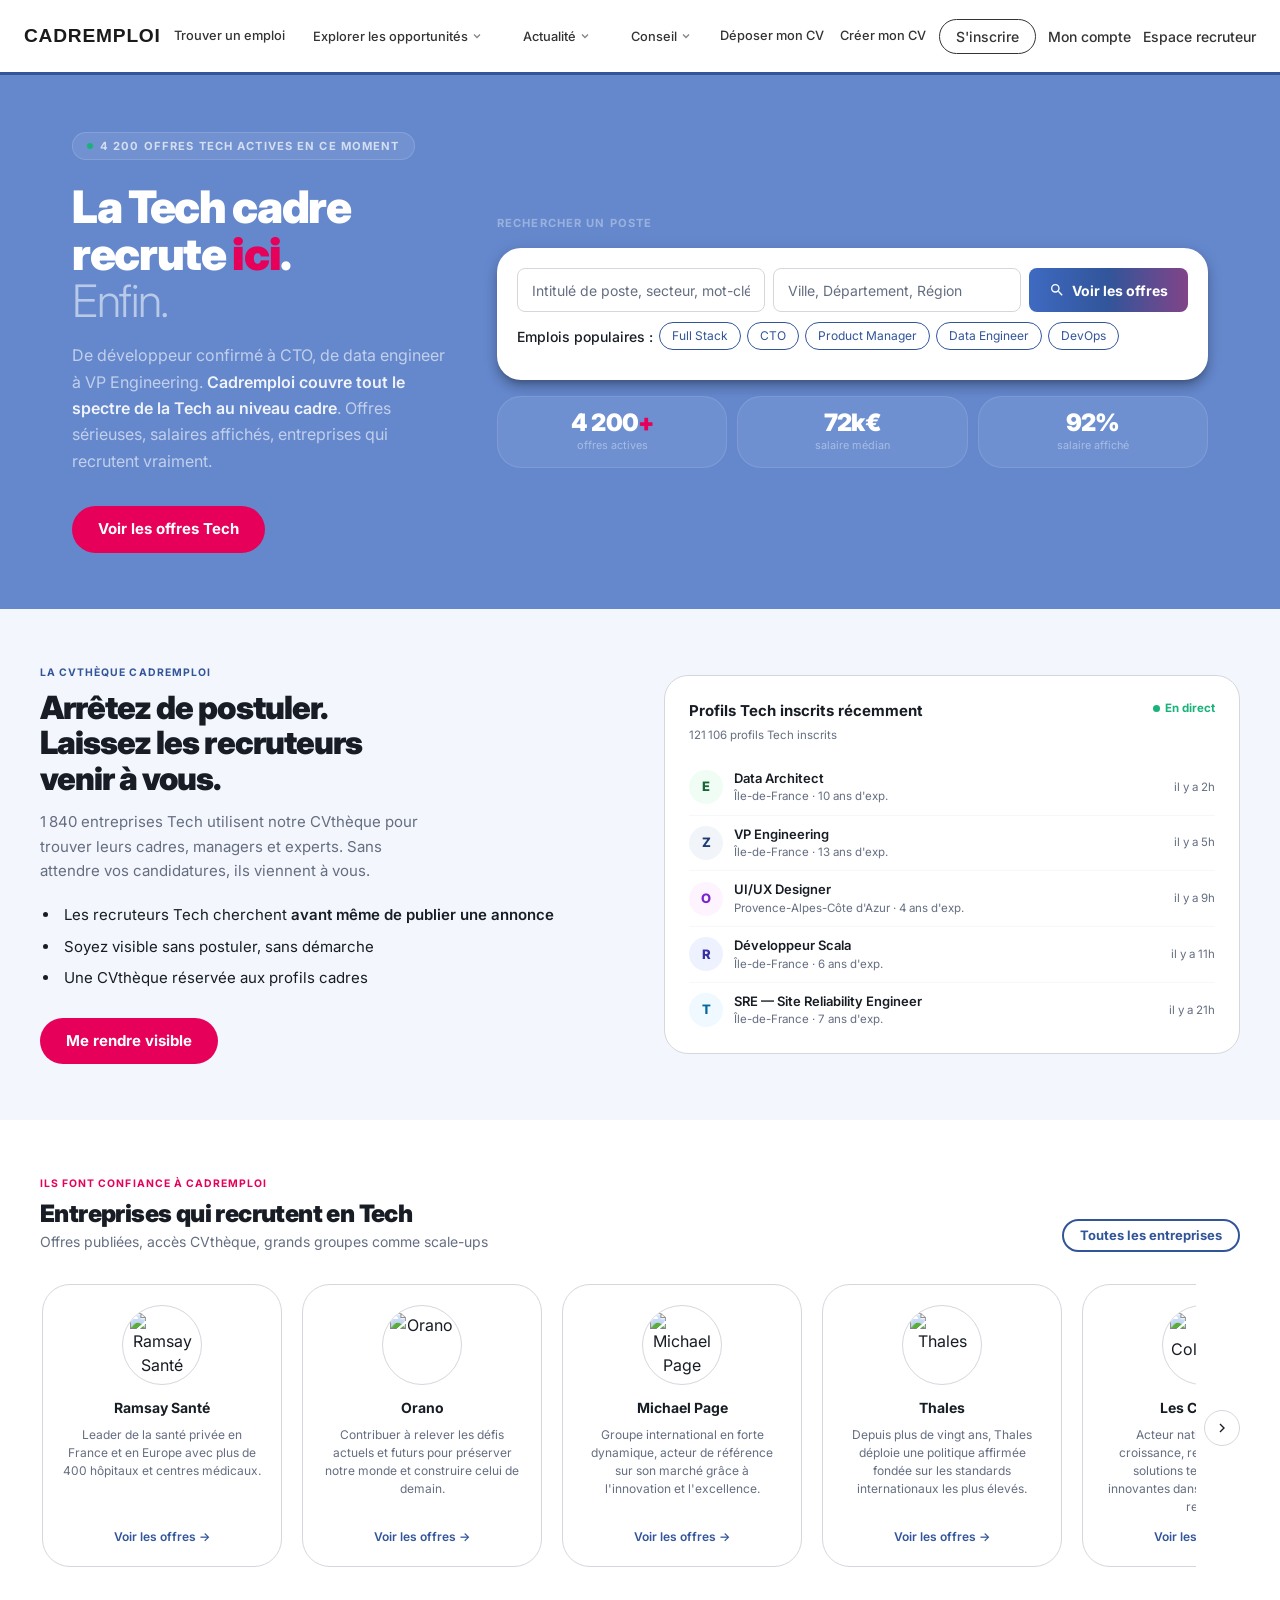
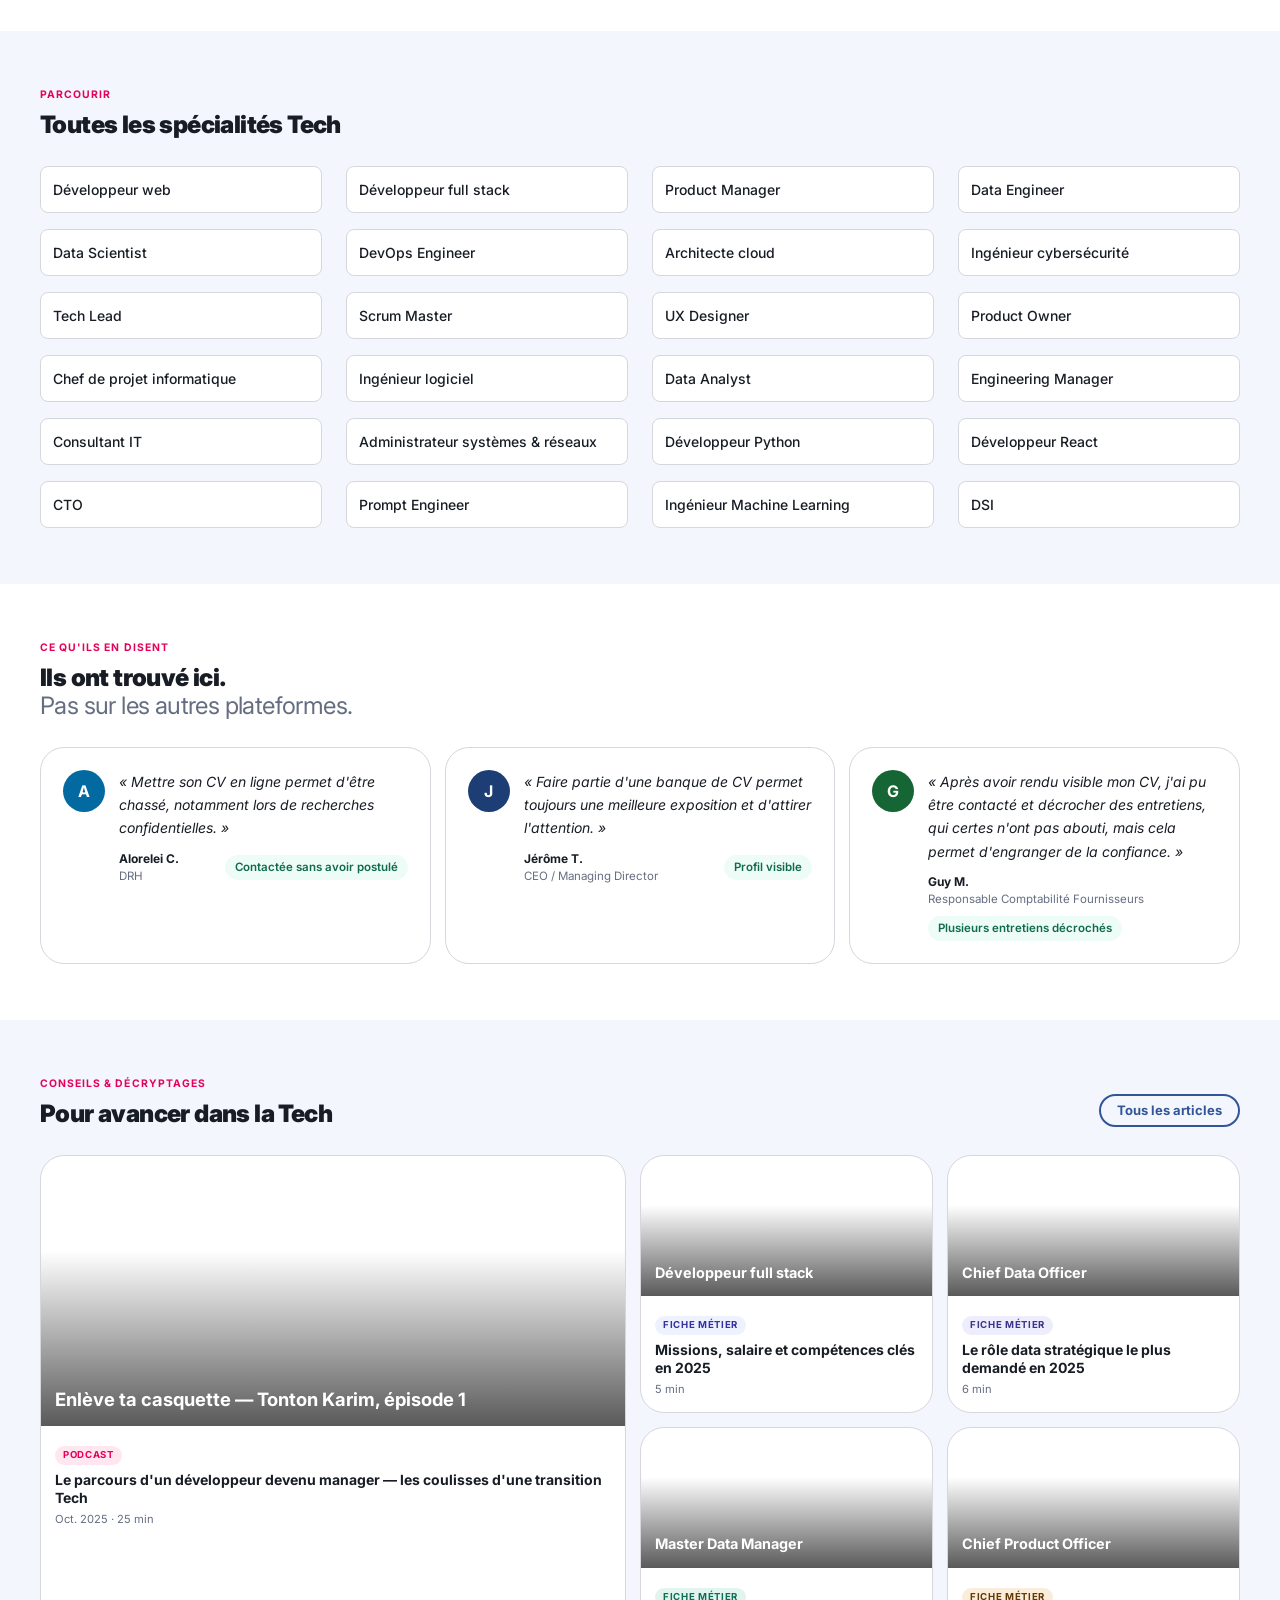
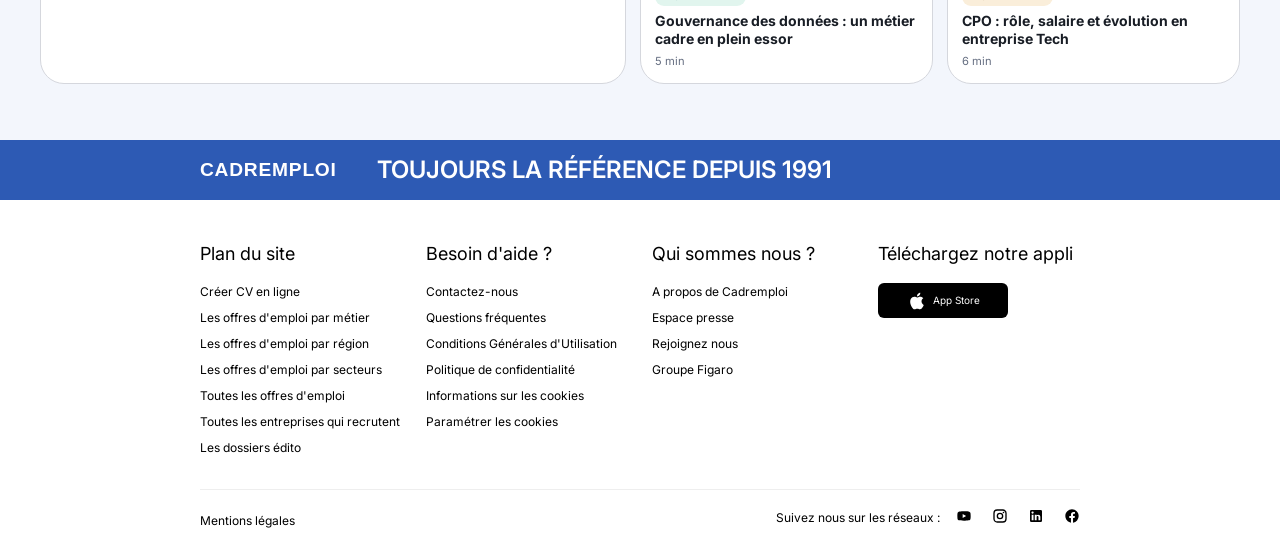
==== commit 7bc831b6: "J'ai coupé l'indexation en attendant vrai mise en lligne" ====
--- a/index.html
+++ b/index.html
@@ -23,7 +23,7 @@
       content="4 200 offres d'emploi Tech pour cadres : développeur, data engineer, product manager, CTO, DevOps. Salaires affichés, entreprises identifiées. Le job board des cadres Tech."
     />
 
-    <meta name="robots" content="index, follow" />
+    <meta name="robots" content="noindex, nofollow" />
     <link rel="canonical" href="https://www.cadremploi.fr/tech" />
 
     <!-- ── Open Graph (LinkedIn, Facebook, WhatsApp) ── -->
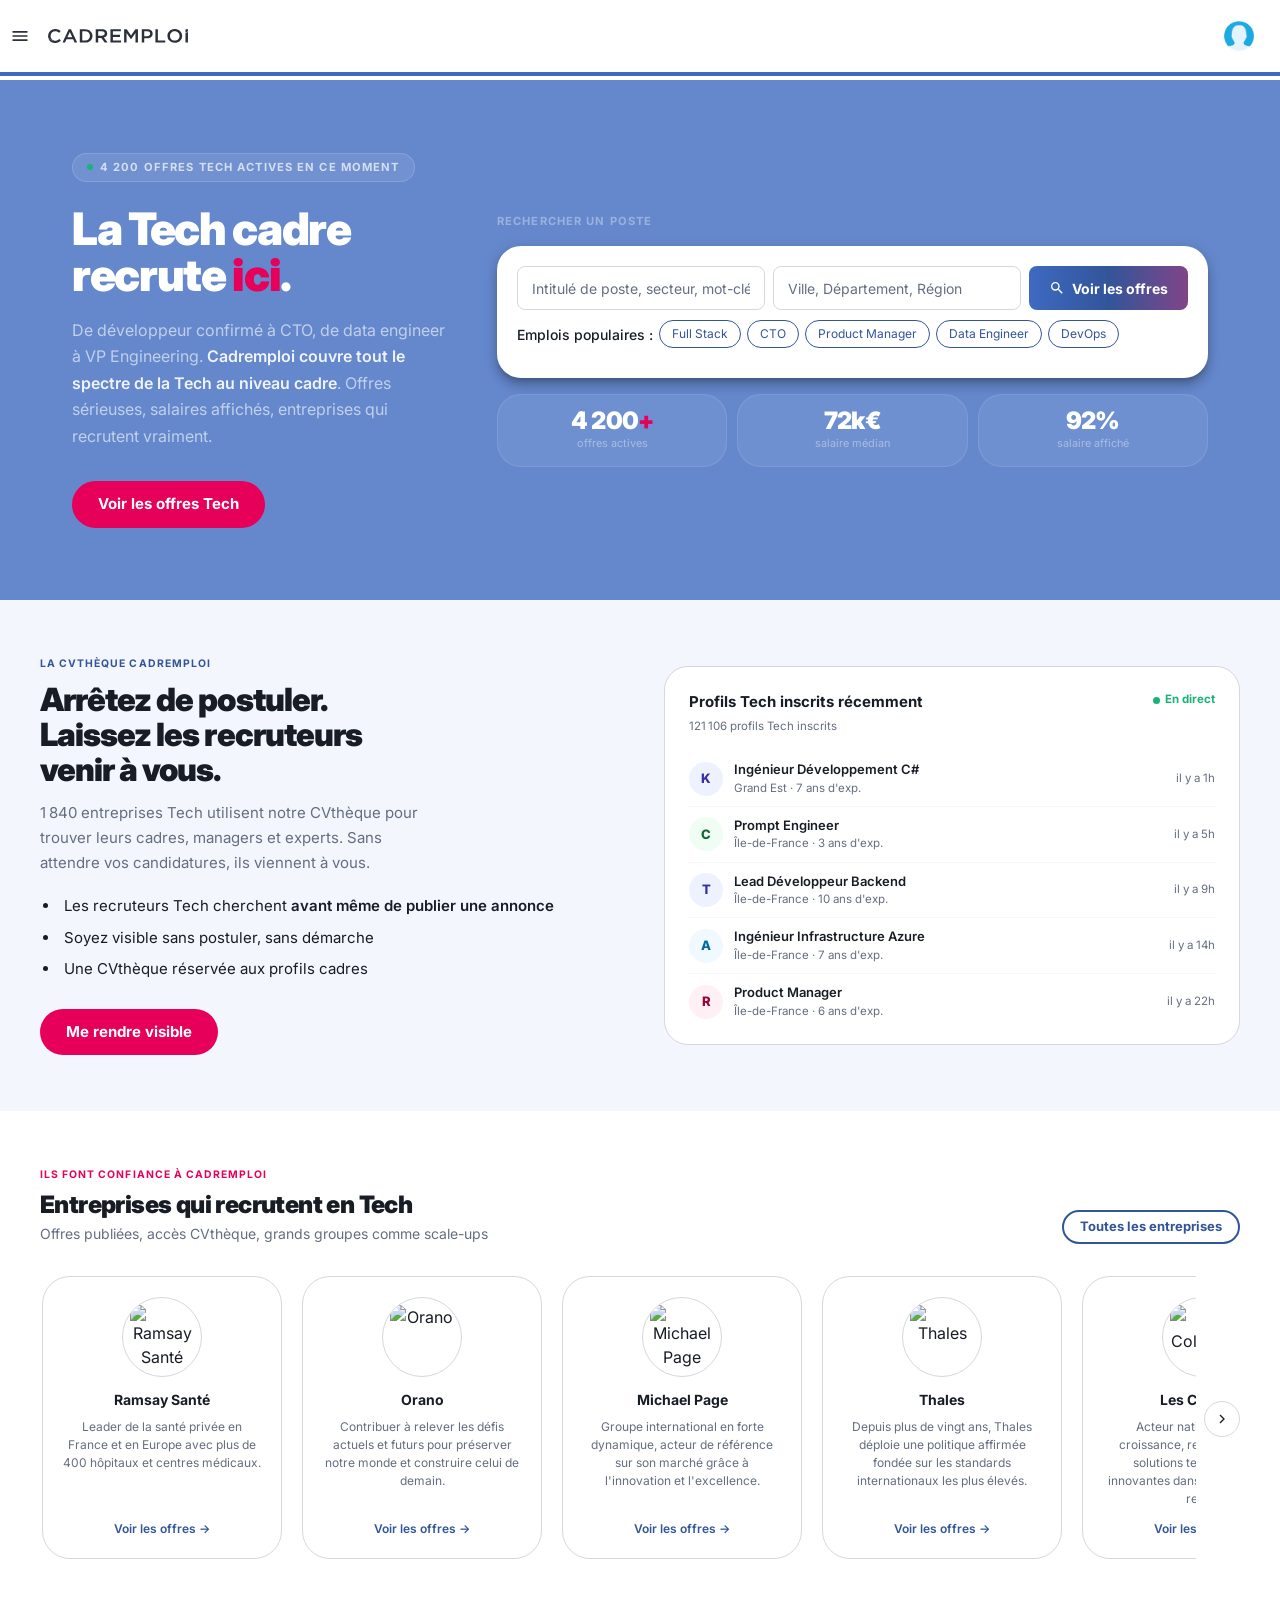
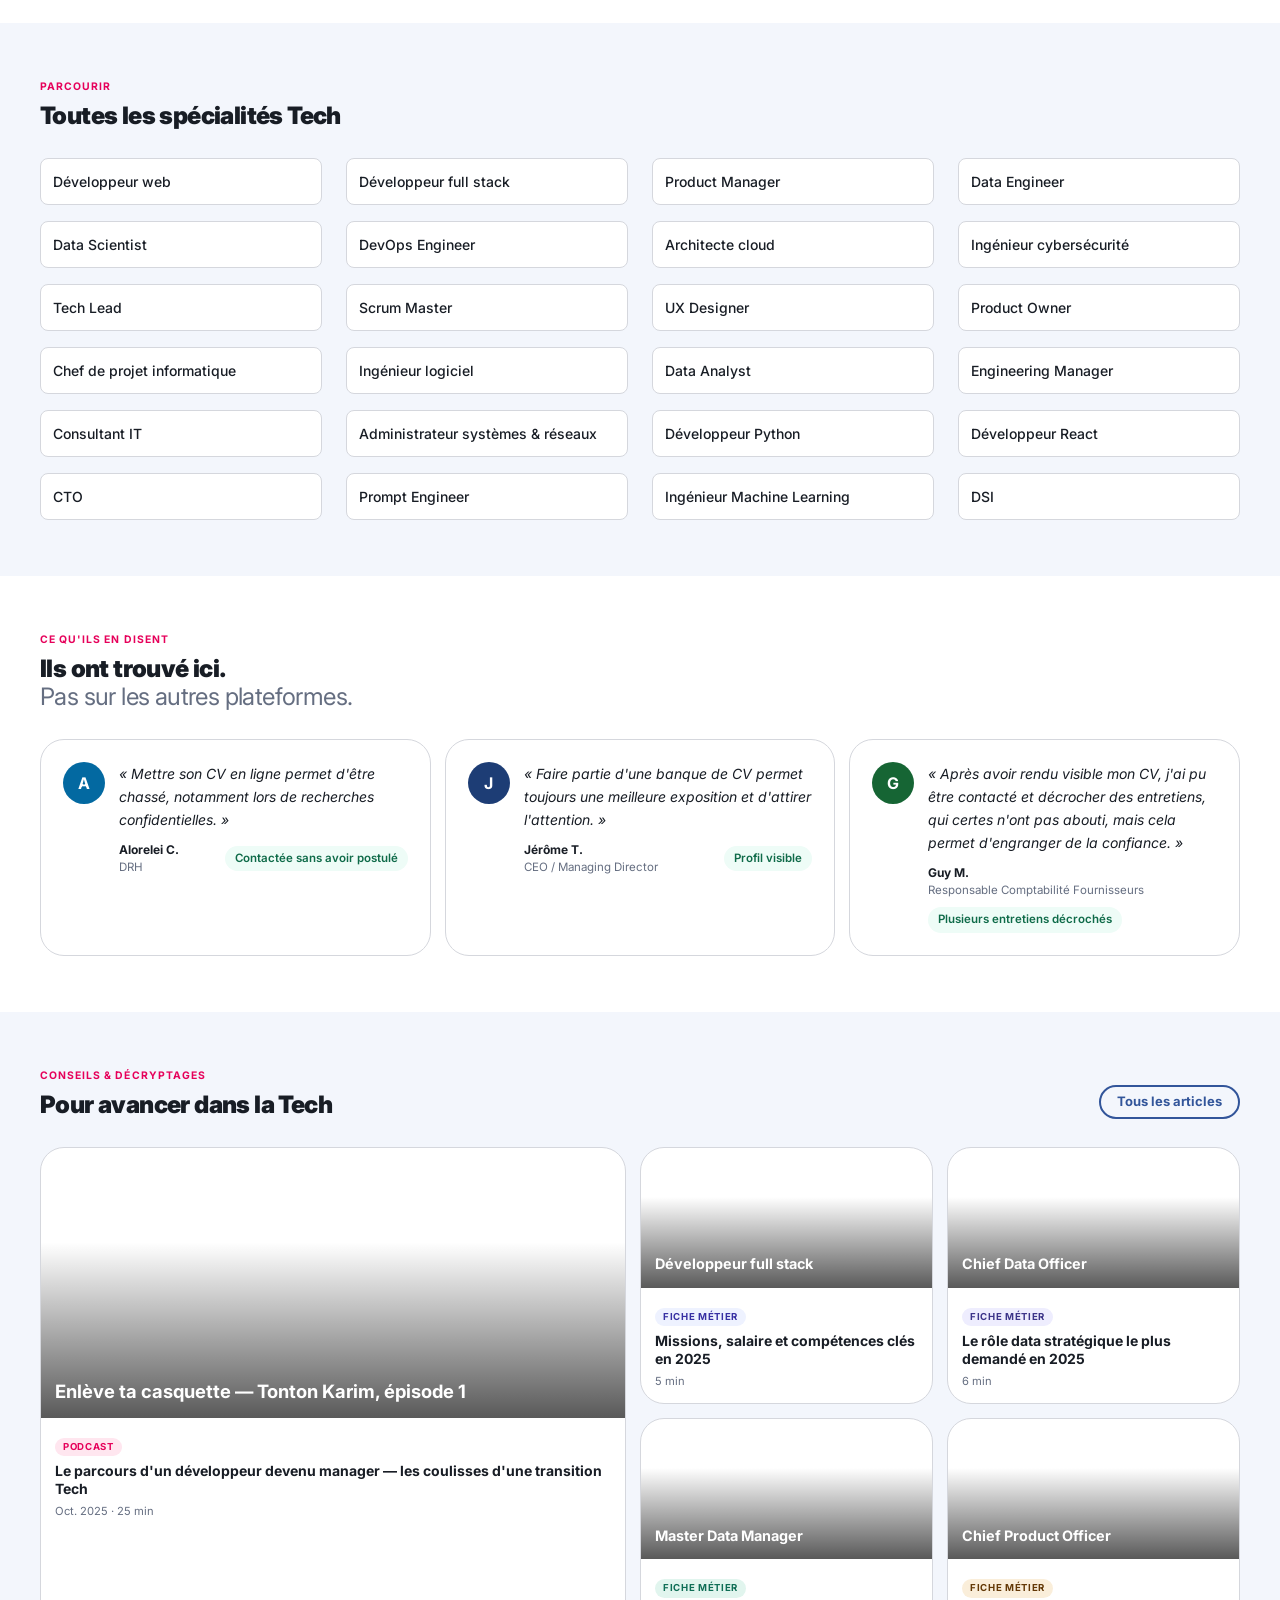
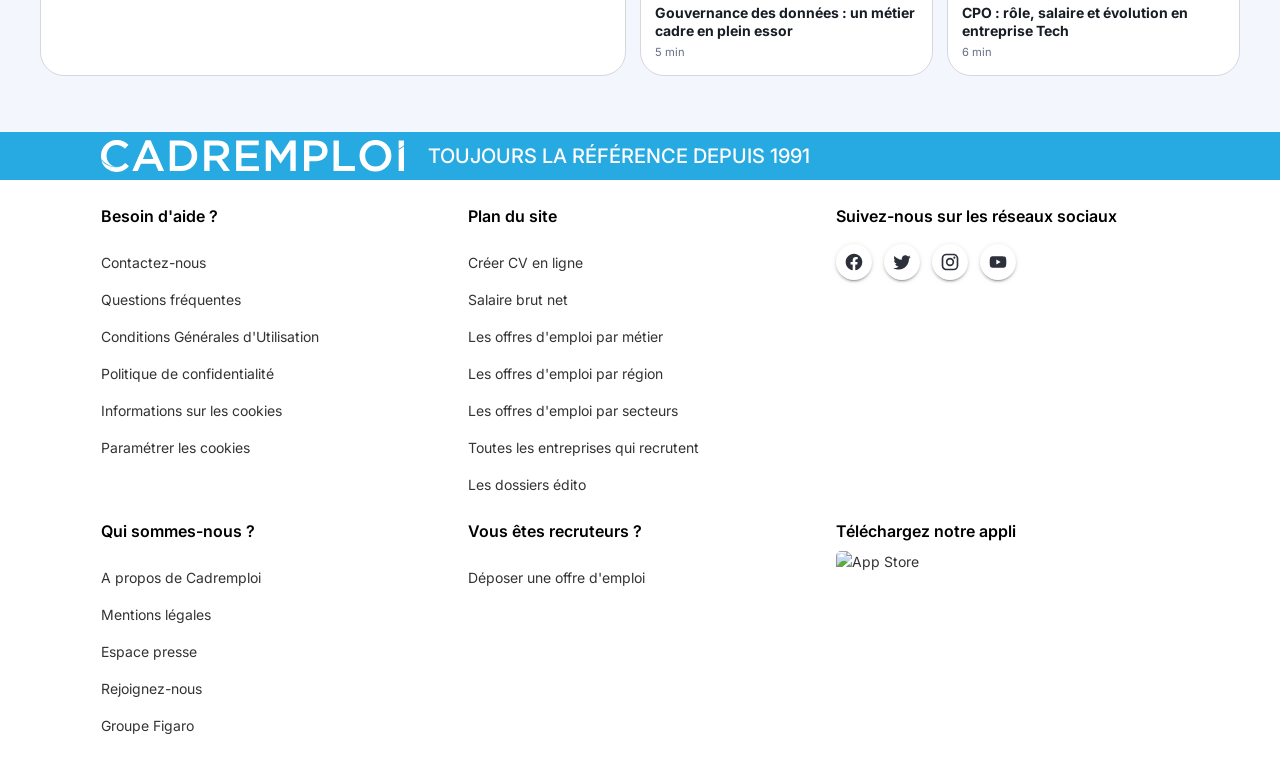
==== commit a71b7245: "Nouveaux headers & footers" ====
--- a/index.html
+++ b/index.html
@@ -259,525 +259,2107 @@
       })(window, document, "script", "dataLayer", "GTM-MZKFFW5");
     </script>
     <!-- End Google Tag Manager -->
-  </head>
+  
+  <!-- Styles header/footer prod -->
+  <style>
+
+      /* Import des polices Google Fonts - Inter, Open Sans, Source Sans Pro */
+      @import url('https://fonts.googleapis.com/css2?family=Inter:wght@300;400;500;600;700&family=Source+Sans+Pro:wght@300;400;600;700&family=Open+Sans:wght@300;400;600;700&family=Noto+Sans:wght@300;400;500;600;700&display=swap');
+      
+      /* Reset et styles de base */
+      * {
+        box-sizing: border-box;
+      }
+      
+      html,
+      body {
+        font-family: Inter, 'Source Sans Pro', 'Open Sans', 'Noto Sans', Arial, sans-serif;
+        font-size: 16px;
+        line-height: 1.5;
+        -webkit-font-smoothing: antialiased;
+        -moz-osx-font-smoothing: grayscale;
+        margin: 0;
+        padding: 0;
+        width: 100%;
+      }
+      
+      /* Classes utilitaires Vuetify essentielles */
+      .d-none { display: none !important; }
+      .d-flex { display: flex !important; }
+      .d-inline-block { display: inline-block !important; }
+      .align-center { align-items: center !important; }
+      .flex-fill { flex: 1 !important; }
+      .flex-column { flex-direction: column !important; }
+      /* Classes de gap - échelle Vuetify : 1 unité = 4px */
+      .ga-1 { gap: 4px !important; }
+      .ga-3 { gap: 12px !important; }
+      .ga-4 { gap: 16px !important; }
+      
+      /* Gaps responsive - appliquent les valeurs par breakpoint */
+      .ga-md-2 { gap: 8px !important; }
+      .ga-lg-4 { gap: 16px !important; }
+      
+      /* Sur petits écrans (< 1280px), ga-md-2 prend le dessus */
+      @media (max-width: 1279px) {
+        nav[aria-label="Principale"].ga-lg-4 {
+          gap: 8px !important;
+        }
+      }
+      
+      /* Sur grands écrans (>= 1280px), ga-lg-4 prend le dessus */
+      @media (min-width: 1280px) {
+        nav[aria-label="Principale"].ga-lg-4 {
+          gap: 16px !important;
+        }
+      }
+      .pa-4 { padding: 16px !important; }
+      .ps-2 { padding-left:8px !important; }
+      .py-3 { padding-top: 12px !important; padding-bottom: 12px !important; }
+      .py-md-4 { padding-top: 16px !important; padding-bottom: 16px !important; }
+      .mb-2 { margin-bottom: 8px !important; }
+      .ml-2 { margin-left: 8px !important; }
+      .me-4 { margin-right: 16px !important; }
+      .me-6 { margin-right: 24px !important; }
+      .mx-3 { margin-left: 12px !important; margin-right: 12px !important; }
+      .text-right { 
+        text-align: right !important; 
+        justify-content: flex-end !important;
+      }
+      .text-caption { 
+        font-size: 12px !important; 
+        line-height: 1.25 !important; 
+      }
+      
+      /* Si un élément a .text-right ET .text-caption, l'alignement à droite prime */
+      .text-right.text-caption {
+        text-align: right !important;
+      }
+      .font-weight-medium { font-weight: 500 !important; }
+      .font-weight-bold { font-weight: 700 !important; }
+      .text-decoration-underline { text-decoration: underline !important; }
+      .rounded-lg { border-radius: 8px !important; }
+      .elevation-0 { box-shadow: none !important; }
+      .bg-white { background-color: #ffffff !important; }
+      
+      /* Variables CSS Vuetify (couleurs du thème ceTheme) */
+      :root {
+        --v-theme-grey-800: 44, 48, 58;
+        --v-theme-pale-grey-40: 89, 96, 115;
+        --v-theme-grey-200: 197, 201, 211;
+        --v-theme-grey-100: 226, 228, 233;
+        --v-theme-pale-grey-95: 241, 241, 244;
+        --v-theme-blue-600: 50, 85, 154;
+        --v-theme-blue-500: 62, 106, 193;
+        --v-theme-blue-50: 236, 240, 249;
+        --v-theme-red-600: 230, 0, 90;
+        --v-theme-white: 255, 255, 255;
+        --v-border-color: 0, 0, 0;
+        --v-border-opacity: 0.12;
+        --v-high-emphasis-opacity: 1;
+        --v-medium-emphasis-opacity: 0.6;
+        --v-hover-opacity: 0.04;
+        --v-focus-opacity: 0.12;
+        --v-activated-opacity: 0.12;
+        --v-theme-overlay-multiplier: 1;
+      }
+      
+      /* Classes de couleur avec haute spécificité - CORRECTION */
+      /* Les textes de navigation utilisent pale-grey-40, pas grey-800 */
+      .text-grey-800,
+      .v-btn.text-grey-800,
+      a.text-grey-800,
+      button.text-grey-800,
+      .v-btn.text-grey-800 .v-btn__content,
+      a.text-grey-800 .v-btn__content,
+      button.text-grey-800 .v-btn__content {
+        color: #596073 !important;
+        color: rgb(var(--v-theme-pale-grey-40)) !important;
+      }
+      
+      /* Pour les boutons variant text, utiliser pale-grey-40 */
+      .v-btn--variant-text.text-grey-800,
+      .v-btn--variant-text.text-grey-800 *,
+      .v-btn--variant-text.text-grey-800 .v-btn__content,
+      .v-btn--variant-text.text-grey-800 .v-btn__content *,
+      a.v-btn.text-grey-800,
+      a.v-btn.text-grey-800 *,
+      a.v-btn.text-grey-800 .v-btn__content,
+      a.v-btn.text-grey-800 .v-btn__content * {
+        color: #596073 !important;
+        color: rgb(var(--v-theme-pale-grey-40)) !important;
+      }
+      
+      .text-pale-grey-40 { 
+        color: #596073 !important;
+        color: rgb(var(--v-theme-pale-grey-40)) !important;
+      }
+      
+      .text-blue-600,
+      .v-icon.text-blue-600 {
+        color: #32559a !important;
+        color: rgb(var(--v-theme-blue-600)) !important;
+      }
+      
+      .text-high-emphasis { opacity: 1 !important; }
+      
+      /* Classes responsive */
+      /* Par défaut, tous les éléments sont visibles */
+      .hidden-md-and-down,
+      .hidden-lg-and-up,
+      .hidden-md-and-up {
+        display: initial;
+      }
+      
+      /* < 1468px (mobile et petits écrans) */
+      @media (max-width: 1467px) {
+        .d-md-flex { display: none !important; }
+        .hidden-md-and-down { display: none !important; }
+        .d-none.d-md-block { display: none !important; }
+        .py-md-4 { padding-top: 12px !important; padding-bottom: 12px !important; }
+        
+        /* Sur mobile, le bouton hamburger est visible et le v-toolbar__prepend a un margin-right */
+        .v-toolbar__prepend {
+          margin-right: 16px !important;
+        }
+      }
+      
+      /* >= 1468px (tablettes et desktop) */
+      @media (min-width: 1468px) {
+        .d-md-flex { display: flex !important; }
+        .d-md-block { display: block !important; }
+        .hidden-md-and-up { display: none !important; }
+        .hidden-md-and-down { display: initial !important; }
+        .py-md-4 { padding-top: 16px !important; padding-bottom: 16px !important; }
+        
+        /* Sur desktop, le bouton hamburger est caché et le v-toolbar__prepend ne doit pas avoir de margin */
+        .v-toolbar__prepend {
+          display: none !important;
+        }
+      }
+      
+      /* >= 1280px (grands écrans) */
+      @media (min-width: 1280px) {
+        .hidden-lg-and-up { display: none !important; }
+        
+        /* Exception pour l'icône Mon compte : reste visible jusqu'à 1468px */
+        #btn-mon-compte .hidden-lg-and-up {
+          display: inline !important;
+        }
+      }
+      
+      /* >= 1468px : cacher l'icône Mon compte en mode desktop */
+      @media (min-width: 1468px) {
+        #btn-mon-compte .hidden-lg-and-up {
+          display: none !important;
+        }
+      }
+      
+      /* Reset pour les liens et boutons */
+      a {
+        color: inherit;
+        text-decoration: none;
+      }
+      
+      button {
+        background: none;
+        border: none;
+        padding: 0;
+        font: inherit;
+        color: inherit;
+        cursor: pointer;
+      }
+      
+      /* Styles Vuetify pour les boutons - d'après VBtn.sass */
+      .v-btn {
+        --color: currentColor;
+        align-items: center;
+        border-radius: 4px;
+        display: inline-grid;
+        grid-template-areas: "prepend content append";
+        grid-template-columns: max-content auto max-content;
+        font-weight: 500;
+        justify-content: center;
+        letter-spacing: normal;
+        line-height: normal;
+        max-width: 100%;
+        outline: none;
+        position: relative;
+        text-decoration: none;
+        text-indent: normal;
+        text-transform: none;
+        transition-property: box-shadow, transform, opacity, background;
+        transition-duration: 0.28s;
+        transition-timing-function: cubic-bezier(0.4, 0, 0.2, 1);
+        user-select: none;
+        vertical-align: middle;
+        flex-shrink: 0;
+        border-color: rgba(var(--v-border-color), var(--v-border-opacity));
+        border-style: solid;
+        border-width: 0;
+        cursor: pointer;
+      }
+      
+      .v-btn.v-btn--density-default {
+        height: calc(var(--v-btn-height) + 0px);
+      }
+      
+      .v-btn .v-icon {
+        --v-icon-size-multiplier: 1;
+      }
+      
+      .v-btn__content,
+      .v-btn__append {
+        align-items: center;
+        display: flex;
+        transition: transform, opacity 0.2s cubic-bezier(0.4, 0, 0.2, 1);
+      }
+      
+      .v-btn__append {
+        grid-area: append;
+        margin-inline: calc(var(--v-btn-height) / 4.5) calc(var(--v-btn-height) / -9);
+      }
+      
+      .v-btn__content {
+        grid-area: content;
+        justify-content: center;
+        white-space: nowrap;
+      }
+      
+      .v-btn__content img {
+        display: inline-block;
+        vertical-align: middle;
+      }
+      
+      .v-btn__overlay {
+        background-color: currentColor;
+        border-radius: inherit;
+        opacity: 0;
+        transition: opacity 0.2s ease-in-out;
+      }
+      
+      .v-btn__overlay,
+      .v-btn__underlay {
+        pointer-events: none;
+        position: absolute;
+        top: 0;
+        left: 0;
+        width: 100%;
+        height: 100%;
+      }
+      
+      .v-btn:hover > .v-btn__overlay {
+        opacity: calc(var(--v-hover-opacity) * var(--v-theme-overlay-multiplier));
+      }
+      
+      .v-btn:focus-visible > .v-btn__overlay {
+        opacity: calc(var(--v-focus-opacity) * var(--v-theme-overlay-multiplier));
+      }
+      
+      .v-btn--variant-plain, 
+      .v-btn--variant-outlined, 
+      .v-btn--variant-text {
+        background: transparent;
+        color: inherit;
+      }
+      
+      .v-btn--variant-text .v-btn__overlay {
+        background: currentColor;
+      }
+      
+      .v-btn--variant-outlined {
+        border: thin solid currentColor;
+      }
+      
+      .v-btn--size-default {
+        font-size: var(--v-btn-size);
+        min-width: 64px;
+        padding: 0 16px;
+      }
+      
+      .v-btn--size-small {
+        --v-btn-size: 0.8125rem;
+        --v-btn-height: 24px;
+        font-size: var(--v-btn-size);
+        min-width: 42px;
+        padding: 0 10px;
+      }
+      
+      /* Surcharges de BaseButton.vue - appliquées après les styles Vuetify */
+      .v-btn {
+        min-width: unset !important;
+        padding:  4px;
+        column-gap: .4rem;
+        max-width: unset;
+      }
+      
+      /* Boutons de navigation (variant text) - padding réduit */
+      nav[aria-label="Principale"] .v-btn--variant-text {
+        padding: .75rem .8rem;
+      }
+      
+      /* Effet hover sur les boutons de navigation */
+      nav[aria-label="Principale"] .v-btn--variant-text:hover {
+        background-color: rgba(89, 96, 115, 0.08) !important;
+      }
+      
+      /* Réduire le gap uniquement pour les boutons dropdown */
+      .dropdown-toggle {
+        column-gap: .25rem;
+      }
+      
+      .v-btn--size-small {
+        padding-block: 0.5rem;
+      }
+      
+      .v-btn--density-default:not(.v-btn--icon) {
+        height: auto;
+        align-self: center;
+      }
+      
+      .v-btn:not(.v-btn--variant-text) {
+        border: 1px solid var(--color);
+      }
+      
+      .v-btn:focus-visible {
+        box-shadow: 0 0 0 3px var(--color);
+      }
+      
+      .v-btn--icon {
+        border-radius: 50%;
+        min-width: 0;
+        padding: 0;
+      }
+      
+      .v-btn--icon.v-btn--density-default {
+        width: calc(var(--v-btn-height) + 12px);
+        height: calc(var(--v-btn-height) + 12px);
+      }
+
+      /* Bouton hamburger sur mobile - cercle blanc */
+      .v-app-bar-nav-icon {
+        margin: 0 !important;
+        background: white !important;
+        border-radius: 50% !important;
+        width: 40px !important;
+        height: 40px !important;
+        min-width: 40px !important;
+        box-shadow: none !important;
+        border: none !important;
+        outline: none !important;
+      }
+      
+      .v-app-bar-nav-icon *,
+      .v-app-bar-nav-icon .v-btn__overlay,
+      .v-app-bar-nav-icon .v-btn__underlay {
+        border: none !important;
+        outline: none !important;
+      }
+      
+      .v-app-bar-nav-icon .v-btn__overlay,
+      .v-app-bar-nav-icon .v-btn__underlay {
+        display: none !important;
+        opacity: 0 !important;
+      }
+      
+      .v-app-bar-nav-icon:hover,
+      .v-app-bar-nav-icon:focus,
+      .v-app-bar-nav-icon:active {
+        background: white !important;
+        border: none !important;
+        outline: none !important;
+      }
+      
+      .v-app-bar-nav-icon:before,
+      .v-app-bar-nav-icon:after {
+        display: none !important;
+        content: none !important;
+      }
+      
+      .v-app-bar-nav-icon .v-icon {
+        color: #2c303a !important;
+      }
+      
+      .v-app-bar-nav-icon svg,
+      .v-app-bar-nav-icon svg path {
+        fill: #2c303a !important;
+        stroke: none !important;
+      }
+      
+      /* Styles pour les icônes */
+      .v-icon {
+        display: inline-flex;
+        align-items: center;
+        justify-content: center;
+        vertical-align: middle;
+        line-height: 1;
+      }
+      
+      .v-icon.notranslate {
+        transform: none;
+      }
+      
+      .v-icon--size-default {
+        width: 24px;
+        height: 24px;
+        font-size: 24px;
+      }
+      
+      .v-icon__svg {
+        width: 100%;
+        height: 100%;
+        fill: currentColor;
+      }
+      
+      /* Toolbar */
+      .v-toolbar {
+        display: flex;
+        background-color: white;
+        box-shadow: none;
+        position: relative;
+        padding: 0;
+        margin: 0;
+      }
+      
+      .v-app-bar {
+        box-shadow: 0 2px 4px rgba(0,0,0,0.08);
+        padding: 0 !important;
+        margin: 0 !important;
+      }
+      
+      .v-toolbar__content {
+        display: flex;
+        align-items: center;
+        width: 100%;
+        padding: 0 16px 0 0;
+        flex-wrap: nowrap;
+        box-sizing: border-box;
+        flex: 0 0 auto;
+        position: relative;
+        overflow: hidden;
+      }
+      
+      .v-toolbar__content > .v-btn:first-child {
+        margin-inline-start: 4px;
+      }
+      
+      .v-toolbar__content > .v-btn:last-child {
+        margin-inline-end: 4px;
+      }
+      
+      @media (max-width: 1467px) {
+        .v-toolbar__content {
+          padding: 0 8px 0 0;
+          position: relative;
+        }
+      }
+      
+      /* Navigation principale */
+      nav[aria-label="Principale"] {
+        display: flex;
+        align-items: center;
+        flex-wrap: nowrap;
+        gap: inherit;
+        font-size: 16px;
+        font-weight: 500;
+        flex: 0 1 auto;
+      }
+      
+      nav[aria-label="Principale"] .v-btn {
+        font-weight: 500;
+      }
+      
+      .v-toolbar__prepend {
+        margin-inline: 4px auto;
+        align-items: center;
+        align-self: stretch;
+        display: flex;
+      }
+      
+      .v-spacer {
+        flex: 1 1 auto;
+      }
+      
+      /* V-sheet */
+      .v-sheet {
+        display: block;
+        background-color: white;
+      }
+      
+      /* V-overlay pour les modals */
+      .v-overlay__content {
+        position: relative;
+      }
+      
+      /* V-form */
+      .v-form {
+        width: 100%;
+      }
+      
+      /* V-label */
+      .v-label {
+        display: block;
+        font-size: 16px;
+        font-weight: 400;
+        color: #000;
+        margin-bottom: 8px;
+        line-height: 17.6px;
+      }
+      
+      /* V-field */
+      .v-field__input {
+        width: 100%;
+        max-width: 100%;
+        padding: 12px;
+        border: 1px solid #c0c0c0;
+        border-radius: 8px;
+        font-size: 16px;
+        line-height: 17.6px;
+        color: #2c303a;
+        outline: none;
+        font-family: inherit;
+        box-sizing: border-box;
+        display: block;
+      }
+      
+      .v-field__input::placeholder {
+        color: #999;
+      }
+      
+      .v-field__input:focus {
+        border-color: #3e6ac1;
+      }
+      
+      /* Styles pour le header app bar */
+      .header-app-bar {
+        background-color: white !important;
+      }
+      
+      .v-app-bar {
+        box-shadow: 0 2px 4px rgba(0,0,0,0.1);
+      }
+      
+      .d-print-none {
+        /* Caché à l'impression */
+      }
+      
+      @media print {
+        .d-print-none {
+          display: none !important;
+        }
+      }
+      
+      .dropdown-wrapper {
+        position: static;
+        display: inline-block;
+      }
+      
+      .dropdown-menu {
+        position: fixed;
+        top: 72px;
+        left: 0 !important;
+        right: 0;
+        width: 100vw !important;
+        max-width: none !important;
+        background: white;
+        box-shadow: 0 4px 12px rgba(0, 0, 0, 0.1);
+        padding: 0;
+        z-index: 10000 !important;
+        opacity: 0;
+        visibility: hidden;
+        transition: opacity 0.2s ease, visibility 0.2s ease;
+        border-top: 4px solid #3e6ac1;
+      }
+      
+      .dropdown-menu.show {
+        display: block !important;
+        opacity: 1 !important;
+        visibility: visible !important;
+      }
+      
+      .dropdown-menu .v-sheet {
+        background: white;
+      }
+      
+      .dropdown-menu .pa-4 {
+        padding: 16px;
+      }
+      
+    
+      #login-submit-btn {
+      }
+
+      .title-espace-perso {
+        display: block;
+        padding-bottom: 12px;
+        margin: 0;
+        margin-bottom: 12px;
+        font-family: "Inter", "Source Sans Pro", "Open Sans", "Noto Sans", "Arial", sans-serif;
+        font-size: 24px;
+        font-weight: 500;
+        line-height: 24px;
+      }
+
+      .sous-menu-container {
+        text-align: left;
+        display: flex;
+        flex-wrap: wrap;
+        margin-left: clamp(2rem, -12rem + 23.3333vw, 16rem);
+        font-size: 14px;
+        line-height: 26px;
+      }
+      
+      .sous-menu-container > div:not(:last-child) {
+        width: 300px;
+        margin-bottom: 1rem;
+      }
+      
+      .menu-column strong {
+        color: #2c303a;
+        font-weight: 700;
+      }
+      
+      .my-2 {
+        margin-top: 8px;
+        margin-bottom: 8px;
+      }
+      
+      .level2 {
+        display: block;
+        color: black;
+        margin-bottom: 10px;
+        text-decoration: none;
+        font-size: 14px;
+        line-height: 26px;
+      }
+      
+      .level2:hover {
+        color: #3e6ac1;
+      }
+      
+      .dropdown-toggle {
+        cursor: pointer;
+        user-select: none;
+        transition: background-color 0.2s ease, color 0.2s ease;
+      }
+      
+      .dropdown-toggle:hover {
+        background-color: rgba(89, 96, 115, 0.08);
+      }
+      
+      .dropdown-toggle[aria-expanded="true"] {
+        background-color: #DDDEDF;
+      }
+      
+      .dropdown-toggle[aria-expanded="true"] svg {
+        transform: rotate(180deg);
+      }
+      
+      .dropdown-toggle svg {
+        transition: transform 0.2s ease;
+      }
+      
+      /* Bouton S'inscrire - ajustement pour correspondre à l'original */
+      .v-btn--variant-outlined.v-btn--size-small {
+        padding: 8px 16px !important;
+        font-size: 13px !important;
+        font-weight: 500 !important;
+        line-height: normal !important;
+        border-radius: 8px !important;
+        height: auto !important;
+        min-height: 33.5px !important;
+        border-color: rgb(var(--v-theme-blue-600)) !important;
+      }
+      
+      .v-btn--variant-outlined.v-btn--size-small:hover {
+        background-color: rgba(var(--v-theme-blue-600), 0.08) !important;
+      }
+      
+      /* Bouton Mon compte - forcer l'espacement à droite */
+      #btn-mon-compte,
+      .js-connection-espace-perso {
+        margin-right: 24px !important;
+      }
+      
+      /* Sur mobile, réduire la marge du bouton Mon compte */
+      @media (max-width: 1467px) {
+        #btn-mon-compte,
+        .js-connection-espace-perso {
+          margin-right: 8px !important;
+        }
+      }
+      
+      /* Style du logo - 160px de large (comme l'original TheHeader.vue) */
+      .cadremploi-logo {
+        display: flex;
+        flex: 0 0 160px;
+        margin-left: 0.5rem;
+      }
+      
+      .cadremploi-logo img {
+        max-width: 100%;
+        height: auto;
+      }
+      
+      /* Sur mobile, réduire la taille du logo */
+      @media (max-width: 1467px) {
+        .cadremploi-logo {
+          flex: 0 0 auto;
+          max-width: 140px;
+          margin-left: 0.5rem;
+        }
+        
+        .cadremploi-logo img {
+          width: 140px;
+          height: auto;
+        }
+      }
+      
+      @media (min-width: 1920px) {
+        .cadremploi-logo {
+          width: 240px;
+        }
+      }
+      
+      /* S'assurer que le header permet l'overflow et a la bonne bordure */
+      #header {
+        overflow: visible !important;
+        border-bottom: 4px solid #3e6ac1 !important;
+        background-color: white !important;
+        transition: transform 0.2s ease;
+        padding: 0 !important;
+        margin: 0 !important;
+        width: 100% !important;
+        box-sizing: border-box;
+      }
+      
+      #header .v-toolbar__content {
+        overflow: visible !important;
+      }
+      
+      #header nav {
+        overflow: visible !important;
+      }
+      
+      #header .v-toolbar__prepend {
+        margin: 0 !important;
+        padding: 0 !important;
+      }
+      
+      /* S'assurer que les liens dans le header respectent les couleurs */
+      #header nav a,
+      #header nav button {
+        text-decoration: none;
+      }
+      
+      /* Appliquer la couleur grise aux éléments de navigation */
+      #header nav a.text-grey-800,
+      #header nav button.text-grey-800,
+      #header nav a.text-grey-800 .v-btn__content,
+      #header nav button.text-grey-800 .v-btn__content {
+        color: #596073 !important;
+        color: rgb(var(--v-theme-pale-grey-40)) !important;
+      }
+      
+      /* Forcer la couleur sur le contenu des boutons de navigation */
+      nav[aria-label="Principale"] .v-btn.text-grey-800,
+      nav[aria-label="Principale"] .v-btn.text-grey-800 span {
+        color: #596073 !important;
+        color: rgb(var(--v-theme-pale-grey-40)) !important;
+      }
+      
+      /* Modal de connexion */
+      .auth-modal-overlay {
+        position: fixed;
+        top: 0;
+        left: 0;
+        right: 0;
+        bottom: 0;
+        background: rgba(0, 0, 0, 0.5);
+        z-index: 99999;
+        display: flex;
+        align-items: center;
+        justify-content: center;
+        opacity: 0;
+        transition: opacity 0.3s ease;
+        padding: 16px;
+      }
+      
+      @media (max-width: 1467px) {
+        .auth-modal-overlay {
+          padding: 0;
+        }
+      }
+      
+      .auth-modal-overlay.show {
+        opacity: 1;
+      }
+      
+      .auth-modal-overlay.show .modal-container {
+        transform: translateY(0);
+      }
+      
+      .modal-container {
+        background: white;
+        border-radius: 4px;
+        max-width: 665px;
+        width: 90%;
+        max-height: 90vh;
+        overflow-y: auto;
+        position: relative;
+        padding: 32px 48px 48px 48px;
+        transition: transform 0.3s ease;
+        z-index: 100000;
+      }
+      
+      @media (max-width: 959px) {
+        .modal-container {
+          padding: 24px 24px 32px 24px;
+          width: 100%;
+          max-width: 100%;
+          border-radius: 16px;
+          max-height: 85vh;
+          position: relative;
+          margin: 0;
+          -webkit-overflow-scrolling: touch;
+          z-index: 100001;
+        }
+        
+        .auth-modal-overlay {
+          align-items: center;
+          justify-content: center;
+        }
+        
+        .modal-container::-webkit-scrollbar {
+          display: none;
+        }
+        
+        .modal-container {
+          -ms-overflow-style: none;
+          scrollbar-width: none;
+        }
+      }
+      
+      .bg-white {
+        background-color: white;
+      }
+      
+      .close-modal-btn {
+        position: absolute;
+        top: 16px;
+        right: 16px;
+        background: transparent;
+        border: none;
+        cursor: pointer;
+        padding: 8px;
+        display: flex;
+        align-items: center;
+        justify-content: center;
+        border-radius: 50%;
+        transition: background-color 0.2s;
+        z-index: 1;
+      }
+      
+      @media (max-width: 1467px) {
+        .close-modal-btn {
+          top: 16px;
+          right: 16px;
+          padding: 8px;
+        }
+      }
+      
+      .close-modal-btn:hover {
+        background-color: #f5f5f5;
+      }
+      
+      .close-modal-btn svg {
+        fill: #666;
+        width: 24px;
+        height: 24px;
+      }
+      
+      @media (max-width: 1467px) {
+        .close-modal-btn svg {
+          width: 20px;
+          height: 20px;
+        }
+      }
+      
+      .modal-content {
+        padding-top: 16px;
+        width: 100%;
+      }
+      
+      @media (max-width: 1467px) {
+        .modal-content {
+          padding-top: 8px;
+          width: 100%;
+        }
+      }
+      
+      .modal-content .d-flex {
+        width: 100%;
+      }
+      
+      .modal-content .v-form {
+        width: 100%;
+      }
+      
+      .divider {
+        display: flex;
+        align-items: center;
+        gap: 16px;
+        margin: 32px 0;
+      }
+      
+      @media (max-width: 1467px) {
+        .divider {
+          margin: 24px 0;
+        }
+      }
+      
+      .divider-line {
+        flex: 1;
+        height: 1px;
+        background: #d0d0d0;
+      }
+      
+      .divider-text {
+        font-size: 14px;
+        color: #666;
+        white-space: nowrap;
+      }
+      
+      @media (max-width: 1467px) {
+        .divider-text {
+          font-size: 12px;
+        }
+      }
+      
+      .social-btn {
+        width: 100%;
+        height: 54px !important;
+        padding: 16px !important;
+        background-color: #f5f5f5 !important;
+        border: 1px solid #e0e0e0 !important;
+        font-size: 16px !important;
+        display: flex !important;
+        align-items: center !important;
+        justify-content: center !important;
+        gap: 8px !important;
+      }
+      
+      @media (max-width: 1467px) {
+        .social-btn {
+          height: 48px !important;
+          padding: 12px !important;
+        }
+      }
+      
+      .social-btn:hover {
+        background-color: #eeeeee !important;
+      }
+      
+      .social-icon {
+        width: 36px;
+        height: 20px;
+        display: block;
+      }
+      
+      .field-wrapper {
+        margin-bottom: 20px;
+        width: 100%;
+      }
+      
+      @media (max-width: 1467px) {
+        .field-wrapper {
+          margin-bottom: 16px;
+          width: 100%;
+        }
+      }
+      
+      .v-label {
+        display: block;
+        font-size: 16px;
+        font-weight: 400;
+        color: #000;
+        margin-bottom: 8px;
+        line-height: 17.6px;
+      }
+      
+      @media (max-width: 1467px) {
+        .v-label {
+          font-size: 14px;
+          margin-bottom: 6px;
+        }
+      }
+      
+      .v-field__input {
+        width: 100% !important;
+        max-width: 100% !important;
+        height: 56px !important;
+        padding: 16px !important;
+        border: 1px solid #c0c0c0 !important;
+        border-radius: 8px !important;
+        font-size: 16px !important;
+        line-height: 17.6px !important;
+        color: #2c303a !important;
+        outline: none !important;
+        box-sizing: border-box !important;
+        display: block !important;
+      }
+      
+      @media (max-width: 1467px) {
+        .v-field__input {
+          width: 100% !important;
+          max-width: 100% !important;
+          height: 48px !important;
+          padding: 12px !important;
+          font-size: 14px !important;
+        }
+      }
+      
+      .modal-content input {
+        width: 100% !important;
+        max-width: 100% !important;
+        box-sizing: border-box !important;
+      }
+      
+      /* Icône d'œil pour le mot de passe */
+      .v-field__append-inner {
+        position: absolute;
+        right: 12px;
+        top: 50%;
+        transform: translateY(-50%);
+        display: flex;
+        align-items: center;
+        pointer-events: auto;
+      }
+      
+      .v-icon--clickable {
+        cursor: pointer;
+        color: #666;
+        transition: color 0.2s;
+      }
+      
+      .v-icon--clickable:hover {
+        color: #32559a;
+      }
+      
+      .v-icon--size-default {
+        width: 24px;
+        height: 24px;
+      }
+      
+      .v-icon__svg {
+        width: 100%;
+        height: 100%;
+        fill: currentColor;
+      }
+      
+      /* "J'ai oublié mon mot de passe" - aligné à droite */
+      .modal-content .text-right.mb-2.text-caption,
+      .modal-content .text-right.text-caption,
+      .modal-content .text-right.mb-2,
+      .modal-content .text-right,
+      .modal-content div.text-right {
+        text-align: right !important;
+        display: block !important;
+        width: 100% !important;
+      }
+      
+      .modal-content .text-right a {
+        display: inline-block !important;
+      }
+      
+      /* "Vous avez déjà un compte" - aligné à gauche */
+      /* SAUF si l'élément a aussi .text-right */
+      .modal-content .d-flex.flex-column .text-caption:not(.text-right),
+      .modal-content .d-flex.flex-column div.text-caption:not(.text-right) {
+        text-align: left !important;
+        display: block !important;
+        width: 100% !important;
+      }
+      
+      /* Force sur mobile aussi */
+      @media (max-width: 1467px) {
+        .modal-content .text-right.mb-2,
+        .modal-content div.text-right {
+          text-align: right !important;
+        }
+      }
+      
+      .v-field__input::placeholder {
+        color: #999 !important;
+      }
+      
+      .v-field__input:focus {
+        border-color: #3e6ac1 !important;
+      }
+      
+      .v-form .connection-button {
+        width: 100%
+      }
+      
+      .connection-button {
+        width: 100%;
+        height: 45px !important;
+        padding: 12px 16px !important;
+        font-size: 16px !important;
+        font-weight: 500 !important;
+        line-height: normal !important;
+        border: none !important;
+        border-radius: 8px !important;
+        cursor: pointer;
+      }
+      
+      @media (max-width: 1467px) {
+        .connection-button {
+          height: 45px !important;
+          padding: 12px 16px !important;
+          font-size: 14px !important;
+        }
+      }
+      
+      .bg-red-600 {
+        background-color: #e6005a !important;
+        color: white !important;
+      }
+      
+      .bg-red-600:hover {
+        background-color: #cc0050 !important;
+      }
+      
+      .v-btn--disabled {
+        pointer-events: none;
+        opacity: 0.26 !important;
+      }
+      
+      .v-btn--disabled .v-btn__overlay {
+        opacity: 0 !important;
+      }
+      
+      /* État d'erreur pour les champs */
+      .v-field__input.error,
+      input.v-field__input.error {
+        border-color: #e6005a !important;
+        border-color: rgb(var(--v-theme-red-600)) !important;
+      }
+      
+      .error-message {
+        color: #e6005a;
+        color: rgb(var(--v-theme-red-600));
+        font-size: 12px;
+        margin-top: 4px;
+        line-height: 1.25;
+      }
+      
+      .text-blue-600 {
+        color: rgb(50, 85, 154) !important;
+      }
+      
+      .text-pale-grey-40 {
+        color: #596073 !important;
+      }
+      
+      .text-right {
+        text-align: right !important;
+        justify-content: flex-end !important;
+      }
+      
+      /* Force l'alignement à droite pour TOUS les .text-right */
+      [class*="text-right"],
+      .text-right,
+      div.text-right,
+      .text-right.text-caption,
+      .text-right.mb-2 {
+        text-align: right !important;
+        justify-content: flex-end !important;
+      }
+      
+      .v-form {
+        width: 100%;
+      }
+      
+      /* Menu mobile */
+      .mobile-menu-overlay {
+        position: fixed;
+        top: 76px;
+        left: 0;
+        width: 100%;
+        height: calc(100% - 76px);
+        background: rgba(0, 0, 0, 0.5);
+        z-index: 1000;
+        opacity: 0;
+        transition: opacity 0.3s ease;
+      }
+      
+      .mobile-menu-overlay.show {
+        opacity: 1;
+      }
+      
+      .mobile-menu-drawer {
+        position: fixed;
+        top: 76px;
+        left: 0;
+        width: 85%;
+        max-width: 400px;
+        height: calc(100% - 76px);
+        background: white;
+        box-shadow: 2px 0 8px rgba(0, 0, 0, 0.15);
+        transform: translateX(-100%);
+        transition: transform 0.3s ease;
+        overflow-y: auto;
+        z-index: 1001;
+      }
+      
+      .mobile-menu-overlay.show .mobile-menu-drawer {
+        transform: translateX(0);
+      }
+      
+      .mobile-menu-content {
+        padding: 24px 0;
+      }
+      
+      .mobile-menu-item {
+        display: block;
+        padding: 16px 24px;
+        color: #2c303a;
+        text-decoration: none;
+        font-size: 16px;
+        font-weight: 400;
+        transition: background-color 0.2s;
+      }
+      
+      .mobile-menu-item:hover {
+        background-color: #f5f5f5;
+      }
+      
+      .mobile-menu-group {
+      }
+      
+      .mobile-menu-group-toggle {
+        width: 100%;
+        display: flex;
+        justify-content: space-between;
+        align-items: center;
+        padding: 16px 24px;
+        background: none;
+        border: none;
+        color: #2c303a;
+        font-size: 16px;
+        font-weight: 500;
+        text-align: left;
+        cursor: pointer;
+        transition: background-color 0.2s;
+      }
+      
+      .mobile-menu-group-toggle:hover {
+        background-color: #f5f5f5;
+      }
+      
+      .mobile-menu-group-toggle.active .mobile-menu-icon {
+        transform: rotate(180deg);
+      }
+      
+      .mobile-menu-icon {
+        flex-shrink: 0;
+        fill: #596073;
+        transition: transform 0.3s ease;
+      }
+      
+      .mobile-menu-group-items {
+        background: #f9f9f9;
+        overflow: hidden;
+        max-height: 0;
+        transition: max-height 0.3s ease;
+      }
+      
+      .mobile-menu-group-items.show {
+        max-height: 1000px;
+      }
+      
+      .mobile-menu-subitem {
+        display: block;
+        padding: 12px 24px 12px 48px;
+        color: #596073;
+        text-decoration: none;
+        font-size: 14px;
+        transition: background-color 0.2s;
+      }
+      
+      .mobile-menu-subitem:hover {
+        background-color: #f0f0f0;
+      }
+      
+      .mobile-menu-section-title {
+        display: block;
+        padding: 16px 24px 8px 48px;
+        color: #2c303a;
+        font-size: 14px;
+        font-weight: 600;
+        margin-top: 12px;
+      }
+      
+      .mobile-menu-section-title:first-child {
+        margin-top: 0;
+      }
+      
+      .mobile-menu-buttons {
+        padding: 24px 24px;
+        display: flex;
+        flex-direction: column;
+        gap: 12px;
+      }
+      
+      .mobile-menu-btn {
+        display: block;
+        padding: 12px 24px;
+        text-align: center;
+        color: #3e6ac1;
+        background: white;
+        border: 1px solid #3e6ac1;
+        border-radius: 8px;
+        text-decoration: none;
+        font-size: 16px;
+        font-weight: 500;
+        transition: background-color 0.2s, color 0.2s;
+      }
+      
+      .mobile-menu-btn:hover {
+        background: #3e6ac1;
+        color: white;
+      }
+    
+
+      /* Reset et styles de base */
+      * {
+        box-sizing: border-box;
+      }
+
+      footer {
+        background-color: white;
+        color: #333;
+      }
+
+      .top-footer {
+        padding: 16px 0;
+      }
+      
+      .top-footer a {
+        cursor: default;
+        text-decoration: none;
+      }
+      
+      .top-footer a:hover {
+        opacity: 0.8;
+      }
+
+      .bg-primary {
+        background-color: #26aae1 !important;
+      }
+
+      .wrapper {
+        width: 90vw;
+        width: clamp(16rem, 90vw, 70rem);
+        margin-left: auto;
+        margin-right: auto;
+        padding-left: clamp(1.09rem, 1rem + 0.47vw, 1.33rem);
+        padding-right: clamp(1.09rem, 1rem + 0.47vw, 1.33rem);
+        position: relative;
+      }
+
+      .d-flex {
+        display: flex;
+        align-items: center;
+      }
+
+      .flex-wrap {
+        flex-wrap: wrap;
+      }
+
+      .mr-6 {
+        margin-right: 24px;
+        display: flex;
+        align-items: center;
+      }
+
+      .py-2 {
+        padding-top: 8px;
+        padding-bottom: 8px;
+      }
+
+      .py-6 {
+        padding-top: 24px;
+        padding-bottom: 24px;
+      }
+      
+      @media (max-width: 959px) {
+        .py-6 {
+          padding-top: 48px;
+          padding-bottom: 48px;
+        }
+      }
+
+      .text-h6 {
+        font-size: 20px;
+        font-weight: 500;
+        line-height: 26px;
+      }
+
+      .font-weight-medium {
+        font-weight: 500;
+      }
+
+      .text-white {
+        color: white;
+      }
+
+      .text-body-2 {
+        font-size: 14px;
+        line-height: 1.5;
+      }
+
+      .logo {
+        height: 32px;
+        width: auto;
+      }
+
+      /* Vuetify row et col */
+      .v-row {
+        display: flex;
+        flex-wrap: wrap;
+        flex: 1 1 auto;
+        margin: -12px;
+      }
+
+      .v-col-12 {
+        flex: 0 0 100%;
+        max-width: 100%;
+        padding: 12px;
+      }
+
+      @media (min-width: 600px) {
+        .v-col-sm-6 {
+          flex: 0 0 50%;
+          max-width: 50%;
+        }
+      }
+
+      @media (min-width: 960px) {
+        .v-col-md-4 {
+          flex: 0 0 33.333333%;
+          max-width: 33.333333%;
+        }
+
+        .order-md-4 {
+          order: 4;
+        }
+
+        .order-md-5 {
+          order: 5;
+        }
+
+        .order-6 {
+          order: 6;
+        }
+      }
+
+      .mr-4 {
+        margin-right: 16px !important;
+      }
+
+      .footer-links {
+        display: flex;
+        flex-direction: column;
+        gap: 16px;
+        color: #333;
+      }
+
+      .footer-links a {
+        color: #333;
+        text-decoration: none;
+        transition: color 0.2s;
+        cursor: default;
+      }
+
+      .footer-links a:hover {
+        color: #999;
+        text-decoration: none;
+      }
+
+      .cmp-button {
+        background-color: white;
+        border: none;
+        padding: 0;
+        text-align: left;
+        color: #333;
+        cursor: default;
+        font-size: 14px;
+        transition: color 0.2s;
+      }
+
+      .cmp-button:hover {
+        color: #999;
+        text-decoration: none;
+      }
+
+      .title {
+        color: #000;
+        font-size: 16px;
+        margin-bottom: 8px;
+        font-weight: 600;
+      }
+
+      .reseaux-sociaux {
+        display: flex;
+        flex-direction: column;
+        gap: 16px;
+      }
+      
+      .reseaux-sociaux .title {
+        width: 100%;
+        margin-bottom: 0;
+      }
+      
+      .social-buttons-wrapper {
+        display: flex;
+        flex-direction: row;
+        gap: 12px;
+        align-items: center;
+      }
+      
+      .reseaux-sociaux .v-btn.mr-4 {
+        margin-right: 0 !important;
+      }
+      
+      .reseaux-sociaux .v-btn {
+        display: inline-flex;
+      }
+
+      /* Styles pour les boutons icône sociaux Vuetify */
+      .v-btn--icon {
+        border-radius: 50%;
+        min-width: 0;
+        padding: 0;
+        width: 36px;
+        height: 36px;
+        display: inline-flex;
+        align-items: center;
+        justify-content: center;
+      }
+
+      .v-btn--size-small {
+        --v-btn-size: 0.875rem;
+        --v-btn-height: 36px;
+        font-size: var(--v-btn-size);
+      }
+      
+      /* Surcharger les variables Vuetify pour les boutons sociaux */
+      .reseaux-sociaux .v-btn--size-small {
+        --v-btn-size: 0.875rem !important;
+        --v-btn-height: 36px !important;
+        line-height: 36px !important;
+      }
+      
+      /* Forcer la taille 36x36 pour les boutons sociaux */
+      .reseaux-sociaux .v-btn,
+      .reseaux-sociaux .v-btn--icon,
+      .reseaux-sociaux .v-btn--density-default {
+        width: 36px !important;
+        height: 36px !important;
+        min-width: 36px !important;
+        min-height: 36px !important;
+        max-width: 36px !important;
+        max-height: 36px !important;
+        box-sizing: border-box !important;
+        padding: 0 !important;
+        line-height: normal !important;
+        font-size: 0 !important;
+      }
+
+      .v-btn--variant-elevated {
+        background: white !important;
+        color: #2c303a !important;
+        box-shadow: 0 3px 1px -2px rgba(0,0,0,.2), 0 2px 2px 0 rgba(0,0,0,.14), 0 1px 5px 0 rgba(0,0,0,.12) !important;
+      }
+      
+      .v-btn--variant-elevated *,
+      .v-btn--variant-elevated::before,
+      .v-btn--variant-elevated::after {
+        border: none !important;
+        outline: none !important;
+        box-shadow: none;
+      }
+
+      .v-btn--variant-elevated:hover {
+        background: #f5f5f5 !important;
+        box-shadow: 0 3px 3px -2px rgba(0,0,0,.3), 0 3px 4px 0 rgba(0,0,0,.2), 0 1px 8px 0 rgba(0,0,0,.16) !important;
+      }
+      
+      .v-btn--variant-elevated:focus,
+      .v-btn--variant-elevated:active {
+        outline: none !important;
+        border: none !important;
+      }
+      
+      /* Supprimer tout cercle/border sur les liens et boutons sociaux */
+      .reseaux-sociaux a,
+      .reseaux-sociaux a:focus,
+      .reseaux-sociaux a:active,
+      .reseaux-sociaux .v-btn,
+      .reseaux-sociaux .v-btn:focus,
+      .reseaux-sociaux .v-btn:active {
+        border: none !important;
+        outline: none !important;
+        box-shadow: 0 3px 1px -2px rgba(0,0,0,.2), 0 2px 2px 0 rgba(0,0,0,.14), 0 1px 5px 0 rgba(0,0,0,.12) !important;
+      }
+      
+      .reseaux-sociaux a:hover {
+        box-shadow: 0 3px 3px -2px rgba(0,0,0,.3), 0 3px 4px 0 rgba(0,0,0,.2), 0 1px 8px 0 rgba(0,0,0,.16) !important;
+        background: #f5f5f5 !important;
+      }
+      
+      /* Forcer la taille 36x36 pour les liens sociaux aussi */
+      .reseaux-sociaux a {
+        width: 36px !important;
+        height: 36px !important;
+        min-width: 36px !important;
+        min-height: 36px !important;
+        max-width: 36px !important;
+        max-height: 36px !important;
+        display: inline-flex !important;
+        align-items: center !important;
+        justify-content: center !important;
+        border-radius: 50% !important;
+        box-sizing: border-box !important;
+        padding: 0 !important;
+        cursor: default !important;
+      }
+
+      .v-btn__overlay,
+      .v-btn__underlay {
+        position: absolute;
+        top: 0;
+        left: 0;
+        width: 100%;
+        height: 100%;
+        border-radius: inherit;
+        pointer-events: none;
+        opacity: 0;
+      }
+
+      .v-btn__content {
+        display: flex;
+        align-items: center;
+        justify-content: center;
+      }
+      
+      /* S'assurer que le contenu des boutons sociaux ne dépasse pas 36x36 */
+      .reseaux-sociaux .v-btn__content {
+        width: 100%;
+        height: 100%;
+      }
+      
+      .reseaux-sociaux .v-btn__overlay,
+      .reseaux-sociaux .v-btn__underlay {
+        border-radius: 50% !important;
+      }
+
+      .v-icon {
+        display: inline-flex;
+        align-items: center;
+        justify-content: center;
+        vertical-align: middle;
+        line-height: 1;
+      }
+
+      .v-icon--size-default {
+        font-size: 20px;
+        width: 20px;
+        height: 20px;
+      }
+      
+      /* Ajuster la taille des icônes dans les boutons sociaux */
+      .reseaux-sociaux .v-icon {
+        font-size: 20px !important;
+        width: 20px !important;
+        height: 20px !important;
+      }
+      
+      .reseaux-sociaux .v-icon__svg {
+        width: 20px !important;
+        height: 20px !important;
+      }
+
+      .v-icon__svg {
+        fill: currentColor;
+        width: 100%;
+        height: 100%;
+      }
+      
+      /* Forcer la couleur des icônes sociales */
+      .reseaux-sociaux .v-btn--variant-elevated .v-icon {
+        color: #2c303a !important;
+      }
+      
+      .reseaux-sociaux .v-btn--variant-elevated svg {
+        fill: #2c303a !important;
+      }
+
+      .app-store-download img {
+        width: 130px;
+        border-radius: 5px;
+      }
+
+      @media (max-width: 599px) {
+        .wrapper {
+          padding: 0 16px;
+        }
+      }
+    
+  </style>
+</head>
   <body>
     <!-- ══════════════════════════════════════════
-     HEADER — avec menus déroulants (liens du CTO)
+     HEADER — repris depuis la prod Cadremploi
      ══════════════════════════════════════════ -->
-    <header class="hd-root">
-      <div class="hd-inner">
-        <!-- Logo -->
-        <a href="https://www.cadremploi.fr" class="hd-logo">CADREMPLOI</a>
-
-        <!-- Nav desktop -->
-        <nav class="hd-nav">
-          <a
-            href="https://www.cadremploi.fr/emploi/liste_offres"
-            class="hd-nav__link"
-            >Trouver un emploi</a
-          >
-
-          <!-- Explorer les opportunités -->
-          <div class="hd-dropdown">
-            <button
-              class="hd-nav__link hd-nav__btn"
-              data-dropdown="explorer"
-              aria-expanded="false"
-              aria-haspopup="true"
-            >
-              Explorer les opportunités
-              <svg
-                class="hd-nav__chevron"
-                viewBox="0 0 24 24"
-                fill="none"
-                stroke="currentColor"
-                stroke-width="2.5"
-              >
-                <path d="M6 9l6 6 6-6" />
-              </svg>
+<!-- Spacer pour compenser le header fixe -->
+    <div style="height: 80px; display: block;"></div>
+    
+    <header class="v-toolbar v-toolbar--collapse-start v-toolbar--density-default elevation-0 v-theme--ceTheme v-locale--is-ltr v-app-bar d-print-none header-app-bar" style="top: 0px; z-index: 1006; transform: translateY(0px); position: fixed; left: 0px; width: 100%;" id="header" data-v-ba1a373a="">
+      <div class="v-toolbar__content" style="height:72px; width:100%;">
+        <div class="v-toolbar__prepend">
+          <button type="button" class="v-btn v-btn--icon v-theme--ceTheme v-btn--density-default v-btn--size-small v-btn--variant-plain hidden-md-and-up v-app-bar-nav-icon" style="" aria-label="Menu mobile" data-v-ba1a373a="">
+            <span class="v-btn__overlay"></span>
+            <span class="v-btn__underlay"></span>
+            <span class="v-btn__content" data-no-activator="">
+              <i class="v-icon notranslate v-theme--ceTheme v-icon--size-default" style="" aria-hidden="true">
+                <svg class="v-icon__svg" xmlns="http://www.w3.org/2000/svg" viewBox="0 0 24 24" role="img" aria-hidden="true">
+                  <path d="M3,6H21V8H3V6M3,11H21V13H3V11M3,16H21V18H3V16Z"></path>
+                </svg>
+              </i>
+            </span>
+          </button>
+        </div>
+        <a href="/" class="cadremploi-logo" data-v-ba1a373a="">
+          <img src="data:image/svg+xml,%3csvg%20xmlns='http://www.w3.org/2000/svg'%20viewBox='0%200%201237.9%20130.8'%20style='fill:currentColor'%20xml:space='preserve'%3e%3cpath%20d='M182.6%201.2h20.3l54.8%20125.4h-23.1l-12.6-30h-58.9l-12.8%2030.1h-22.4L182.6%201.2zm31.4%2076-21.5-49.8-21.3%2049.8H214zm66.8-75.1h46.4c39.1%200%2066.2%2026.9%2066.2%2061.9v.4c0%2035-27%2062.3-66.2%2062.3h-46.4V2.1zm46.5%20104.6c26.2%200%2043.2-17.6%2043.2-42v-.4c0-24.4-17.1-42.3-43.2-42.3h-24.5v84.7h24.5zM421.7%202.1h55.5c15.6%200%2027.9%204.6%2035.9%2012.4%206.6%206.8%2010.3%2016%2010.3%2026.9v.4c0%2020.5-12.3%2032.7-29.7%2037.7l33.6%2047.1h-25.8L471%2083.3h-27.4v43.4h-21.9V2.1zm54%2061.8c15.6%200%2025.6-8.2%2025.6-20.8v-.4c0-13.3-9.6-20.6-25.8-20.6h-31.8v41.8h32zm76.4-61.8h92.3v19.6H574v32.4h62.4v19.6H574v33.4h71.3v19.6h-93.2V2.1zm121%200h23.3L734.3%2061l37.9-58.9h23.3v124.5h-21.9V37.4l-39.3%2058.7h-.7l-39-58.4v88.9h-21.5V2.1zm156.2%200h49.1c29%200%2047.3%2016.5%2047.3%2041.6v.4c0%2027.9-22.4%2042.5-49.8%2042.5h-24.7v40h-21.9V2.1zm47.3%2064.8c16.5%200%2026.9-9.3%2026.9-22.2v-.4c0-14.6-10.5-22.2-26.9-22.2h-25.4v44.8h25.4zm73.3-64.8h21.9v104.6h65.5v19.9H950V2.1zm106.4%2062.6v-.4c0-35%2027-64.4%2065.3-64.4s64.9%2029%2064.9%2064v.4c0%2035-27%2064.4-65.3%2064.4a63%2063%200%200%201-64.9-64zm107.3%200v-.4c0-24.2-17.6-44.3-42.3-44.3-24.7%200-42%2019.7-42%2043.9v.4c0%2024.2%2017.6%2044.3%2042.3%2044.3%2024.7.1%2042-19.7%2042-43.9zm52.5-25.2v87.1h21.9V25a80.2%2080.2%200%200%201-21.9%2014.5zm0-37.4v33.5a83.4%2083.4%200%200%200%2021.9-14.5v-19h-21.9zM1.4%2078.3c2.8%204.3%2030.3%2036.3%2069.4%2029.5-2.3.3-4.7.5-7.2.5-23.7%200-40.8-19.8-40.8-43.9V64c0-24.2%2017.1-43.6%2040.8-43.6%2014.1%200%2024.7%206.2%2034.6%2015.4l13.9-16.1A65%2065%200%200%200%2063.7.5%2062.8%2062.8%200%200%200%200%2064.4a72.5%2072.5%200%200%200%201.4%2013.9zm98.1%2015.5a51.3%2051.3%200%200%201-27.8%2016.3C32.8%20117.9%204.4%2086.7%201.5%2082.4a62.1%2062.1%200%200%200%2062.8%2048.4c23.1-.6%2037-9.5%2049.5-23.2L99.5%2093.8c-8.6%208.4%200%200%200%200z'%20style='fill:%232c303a'%20/%3e%3c/svg%3e" width="240" height="36" alt="Cadremploi" data-v-ba1a373a="">
+        </a>
+        <nav class="d-none d-md-flex align-center ga-lg-4 ga-md-2 ps-2 font-weight-medium" aria-label="Principale" data-v-ba1a373a="">
+          <a href="/emploi/liste_offres" class="v-btn v-theme--ceTheme text-grey-800 v-btn--density-default rounded-lg v-btn--size-default v-btn--variant-text">
+            <span class="v-btn__content" data-no-activator="">Trouver un emploi</span>
+          </a>
+          
+          <div class="dropdown-wrapper" style="position: relative;">
+            <button class="v-btn v-theme--ceTheme text-grey-800 v-btn--density-default rounded-lg v-btn--size-default v-btn--variant-text dropdown-toggle" aria-haspopup="menu" aria-expanded="false" data-dropdown="explorer">
+              <span class="v-btn__content" data-no-activator="">Explorer les opportunités</span>
+              <span class="v-btn__append">
+                <i class="v-icon notranslate v-theme--ceTheme v-icon--size-default text-blue-600" aria-hidden="true">
+                  <svg class="v-icon__svg" xmlns="http://www.w3.org/2000/svg" viewBox="0 0 24 24" role="img" aria-hidden="true">
+                    <path d="M7.41,8.58L12,13.17L16.59,8.58L18,10L12,16L6,10L7.41,8.58Z"></path>
+                  </svg>
+                </i>
+              </span>
             </button>
-            <div class="hd-dropdown__panel" id="hd-panel-explorer">
-              <div class="hd-dropdown__inner">
-                <div class="hd-dropdown__col">
-                  <a
-                    href="https://www.cadremploi.fr/emploi/top_recruteurs"
-                    class="hd-dropdown__link"
-                    >Les entreprises qui recrutent</a
-                  >
-                  <a
-                    href="https://www.cadremploi.fr/emploi/annuaire_cabinets"
-                    class="hd-dropdown__link"
-                    >Les cabinets de recrutement</a
-                  >
-                </div>
-                <div class="hd-dropdown__col">
-                  <a
-                    href="https://www.cadremploi.fr/emploi/liste_offres?tyc=1"
-                    class="hd-dropdown__link"
-                    >Offres d'emploi CDI</a
-                  >
-                  <a
-                    href="https://www.cadremploi.fr/emploi/liste_offres?tyc=2"
-                    class="hd-dropdown__link"
-                    >Offres d'emploi CDD</a
-                  >
-                  <a
-                    href="https://www.cadremploi.fr/emploi/liste_offres?sct=70010"
-                    class="hd-dropdown__link"
-                    >Offres d'emploi Intérim</a
-                  >
-                </div>
-                <div class="hd-dropdown__col">
-                  <a
-                    href="https://www.cadremploi.fr/emploi/liste_offres?tyc=7"
-                    class="hd-dropdown__link"
-                    >Offres d'emploi Freelance</a
-                  >
-                  <a
-                    href="https://www.cadremploi.fr/emploi/liste_offres?rub=_jeunes_diplomes"
-                    class="hd-dropdown__link"
-                    >Offres d'emploi Jeunes Diplômés</a
-                  >
-                  <a
-                    href="https://www.cadremploi.fr/emploi/liste_offres?tyc=8"
-                    class="hd-dropdown__link"
-                    >Offres d'emploi Stage</a
-                  >
-                </div>
-                <div class="hd-dropdown__col">
-                  <a
-                    href="https://www.cadremploi.fr/emploi/liste_offres?tyc=13"
-                    class="hd-dropdown__link"
-                    >Offres d'emploi Alternance / Apprentissage</a
-                  >
+            <div class="dropdown-menu" id="menu-explorer" style="display: none;">
+              <div class="v-sheet v-theme--ceTheme elevation-0 pa-4">
+                <div data-ga-action="clic_header_offre_emploi" class="sous-menu-container">
+                  <div class="menu-column">
+                    <a class="level2" href="/emploi/top_recruteurs" data-ga-label="entreprises">Les entreprises qui recrutent</a>
+                    <a class="level2" href="/emploi/annuaire_cabinets" data-ga-label="cabinets">Les cabinets de recrutement</a>
+                  </div>
+                  <div class="menu-column">
+                    <a class="level2" href="/emploi/liste_offres?tyc=1" data-ga-label="cdi">Offres d'emploi CDI</a>
+                    <a class="level2" href="/emploi/liste_offres?tyc=2" data-ga-label="cdd">Offres d'emploi CDD</a>
+                    <a class="level2" href="/emploi/liste_offres?sct=70010" data-ga-label="interim">Offres d'emploi Intérim</a>
+                  </div>
+                  <div class="menu-column">
+                    <a class="level2" href="/emploi/liste_offres?tyc=7" data-ga-label="freelance">Offres d'emploi Freelance</a>
+                    <a class="level2" href="/emploi/liste_offres?rub=_jeunes_diplomes" data-ga-label="jeunes_dip">Offres d'emploi Jeunes Diplômés</a>
+                    <a class="level2" href="/emploi/liste_offres?tyc=8" data-ga-label="stages">Offres d'emploi Stage</a>
+                  </div>
+                  <div class="menu-column">
+                    <a class="level2" href="/emploi/liste_offres?tyc=13" data-ga-label="alternance_apprentissage">Offres d'emploi Alternance / Apprentissage</a>
+                  </div>
                 </div>
               </div>
             </div>
           </div>
 
-          <!-- Actualité -->
-          <div class="hd-dropdown">
-            <button
-              class="hd-nav__link hd-nav__btn"
-              data-dropdown="actualite"
-              aria-expanded="false"
-              aria-haspopup="true"
-            >
-              Actualité
-              <svg
-                class="hd-nav__chevron"
-                viewBox="0 0 24 24"
-                fill="none"
-                stroke="currentColor"
-                stroke-width="2.5"
-              >
-                <path d="M6 9l6 6 6-6" />
-              </svg>
+          <div class="dropdown-wrapper" style="position: relative;">
+            <button class="v-btn v-theme--ceTheme text-grey-800 v-btn--density-default rounded-lg v-btn--size-default v-btn--variant-text dropdown-toggle" aria-haspopup="menu" aria-expanded="false" data-dropdown="actualite">
+              <span class="v-btn__content" data-no-activator="">Actualité</span>
+              <span class="v-btn__append">
+                <i class="v-icon notranslate v-theme--ceTheme v-icon--size-default text-blue-600" aria-hidden="true">
+                  <svg class="v-icon__svg" xmlns="http://www.w3.org/2000/svg" viewBox="0 0 24 24" role="img" aria-hidden="true">
+                    <path d="M7.41,8.58L12,13.17L16.59,8.58L18,10L12,16L6,10L7.41,8.58Z"></path>
+                  </svg>
+                </i>
+              </span>
             </button>
-            <div class="hd-dropdown__panel" id="hd-panel-actualite">
-              <div class="hd-dropdown__inner">
-                <div class="hd-dropdown__col">
-                  <strong class="hd-dropdown__section"
-                    >S'informer sur l'emploi des cadres</strong
-                  >
-                  <a
-                    href="https://www.cadremploi.fr/editorial/actualites/actu-emploi.html"
-                    class="hd-dropdown__link"
-                    >Les dernières actualités</a
-                  >
-                  <a
-                    href="https://www.cadremploi.fr/actualites-emploi/"
-                    class="hd-dropdown__link"
-                    >Tendances Emploi</a
-                  >
-                </div>
-                <div class="hd-dropdown__col">
-                  <strong class="hd-dropdown__section"
-                    >La Playlist Cadremploi</strong
-                  >
-                  <a
-                    href="https://www.cadremploi.fr/editorial/actualites/cadremploi-tv.html"
-                    class="hd-dropdown__link"
-                    >Regarder nos émissions</a
-                  >
-                </div>
-                <div class="hd-dropdown__col">
-                  <strong class="hd-dropdown__section"
-                    >Nos partenaires prennent la parole</strong
-                  >
-                  <a
-                    href="https://www.cadremploi.fr/editorial/actualites/actu-metiers-regions.html"
-                    class="hd-dropdown__link"
-                    >L'actualité des partenaires</a
-                  >
-                  <a
-                    href="https://www.cadremploi.fr/editorial/podcasts.html"
-                    class="hd-dropdown__link"
-                    >Podcasts RH</a
-                  >
+            <div class="dropdown-menu" id="menu-actualite" style="display: none;">
+              <div class="v-sheet v-theme--ceTheme elevation-0 pa-4">
+                <div data-ga-action="clic_header_actualites" class="sous-menu-container">
+                  <div class="menu-column">
+                    <strong class="my-2 d-inline-block">S'informer sur l'emploi des cadres</strong>
+                    <a class="level2" href="/editorial/actualites/actu-emploi.html" data-ga-label="derniere_actu">Les dernières actualités</a>
+                    <a class="level2" href="/actualites-emploi/" data-ga-label="actualites_emploi">Tendances Emploi</a>
+                  </div>
+                  <div class="menu-column">
+                    <strong class="my-2 d-inline-block">La Playlist Cadremploi</strong>
+                    <a class="level2" href="/editorial/actualites/cadremploi-tv.html" data-ga-label="emissions">Regarder nos émissions</a>
+                  </div>
+                  <div class="menu-column">
+                    <strong class="my-2 d-inline-block">Nos partenaires prennent la parole</strong>
+                    <a class="level2" href="/editorial/actualites/actu-metiers-regions.html" data-ga-label="secteur_region">L'actualité des partenaires</a>
+                    <a class="level2" href="/editorial/podcasts.html" data-ga-label="job_podcasts">Podcasts RH</a>
+                  </div>
                 </div>
               </div>
             </div>
           </div>
 
-          <!-- Conseil -->
-          <div class="hd-dropdown">
-            <button
-              class="hd-nav__link hd-nav__btn"
-              data-dropdown="conseil"
-              aria-expanded="false"
-              aria-haspopup="true"
-            >
-              Conseil
-              <svg
-                class="hd-nav__chevron"
-                viewBox="0 0 24 24"
-                fill="none"
-                stroke="currentColor"
-                stroke-width="2.5"
-              >
-                <path d="M6 9l6 6 6-6" />
-              </svg>
+          <div class="dropdown-wrapper" style="position: relative;">
+            <button class="v-btn v-theme--ceTheme text-grey-800 v-btn--density-default rounded-lg v-btn--size-default v-btn--variant-text dropdown-toggle" aria-haspopup="menu" aria-expanded="false" data-dropdown="conseil">
+              <span class="v-btn__content" data-no-activator="">Conseil</span>
+              <span class="v-btn__append">
+                <i class="v-icon notranslate v-theme--ceTheme v-icon--size-default text-blue-600" aria-hidden="true">
+                  <svg class="v-icon__svg" xmlns="http://www.w3.org/2000/svg" viewBox="0 0 24 24" role="img" aria-hidden="true">
+                    <path d="M7.41,8.58L12,13.17L16.59,8.58L18,10L12,16L6,10L7.41,8.58Z"></path>
+                  </svg>
+                </i>
+              </span>
             </button>
-            <div class="hd-dropdown__panel" id="hd-panel-conseil">
-              <div class="hd-dropdown__inner">
-                <div class="hd-dropdown__col">
-                  <strong class="hd-dropdown__section"
-                    >Mieux vivre son job</strong
-                  >
-                  <a
-                    href="https://www.cadremploi.fr/editorial/conseils/conseils-carriere.html"
-                    class="hd-dropdown__link"
-                    >Gérer ma carrière</a
-                  >
-                  <a
-                    href="https://www.cadremploi.fr/editorial/conseils/salaire.html"
-                    class="hd-dropdown__link"
-                    >Savoir parler salaire</a
-                  >
-                  <a
-                    href="https://www.cadremploi.fr/editorial/conseils/droit-du-travail.html"
-                    class="hd-dropdown__link"
-                    >Connaître ses droits au travail</a
-                  >
-                  <a
-                    href="https://www.cadremploi.fr/editorial/international.html"
-                    class="hd-dropdown__link"
-                    >Travailler à l'international</a
-                  >
-                  <a
-                    href="https://www.cadremploi.fr/actualites-emploi/nos-conseils-pratiques/"
-                    class="hd-dropdown__link"
-                    >Nos conseils pratiques</a
-                  >
-                </div>
-                <div class="hd-dropdown__col">
-                  <strong class="hd-dropdown__section"
-                    >Chercher ailleurs</strong
-                  >
-                  <a
-                    href="https://www.cadremploi.fr/editorial/conseils/conseils-candidature/cv.html"
-                    class="hd-dropdown__link"
-                    >Rédiger son CV</a
-                  >
-                  <a
-                    href="https://www.cadremploi.fr/editorial/conseils/conseils-candidature/lettre-de-motivation.html"
-                    class="hd-dropdown__link"
-                    >Assurer sa lettre de motivation</a
-                  >
-                  <a
-                    href="https://www.cadremploi.fr/editorial/conseils/conseils-candidature/entretien-embauche.html"
-                    class="hd-dropdown__link"
-                    >Préparer son entretien d'embauche</a
-                  >
-                  <a
-                    href="https://www.cadremploi.fr/editorial/conseils/conseils-candidature.html"
-                    class="hd-dropdown__link"
-                    >Postuler au bon moment</a
-                  >
-                  <a
-                    href="https://www.cadremploi.fr/emploi/entreprendre"
-                    class="hd-dropdown__link"
-                    >Se lancer dans l'entrepreneuriat</a
-                  >
-                </div>
-                <div class="hd-dropdown__col">
-                  <strong class="hd-dropdown__section">Se former</strong>
-                  <a
-                    href="https://www.cadremploi.fr/editorial/tag/management"
-                    class="hd-dropdown__link"
-                    >Améliorer son management</a
-                  >
-                  <a
-                    href="https://www.cadremploi.fr/editorial/formation/conseils-secteur.html"
-                    class="hd-dropdown__link"
-                    >Découvrir les formations par secteur</a
-                  >
-                  <a
-                    href="https://www.cadremploi.fr/editorial/formation/cpf-cif-vae.html"
-                    class="hd-dropdown__link"
-                    >Choisir le bon dispositif CPF et VAE</a
-                  >
-                  <a
-                    href="https://www.cadremploi.fr/editorial/formation/mba-ms-masters.html"
-                    class="hd-dropdown__link"
-                    >Choisir un MBA / MS / Masters</a
-                  >
-                  <a
-                    href="https://www.cadremploi.fr/editorial/formation/langues.html"
-                    class="hd-dropdown__link"
-                    >Développer ses compétences linguistiques</a
-                  >
-                </div>
-                <div class="hd-dropdown__col">
-                  <strong class="hd-dropdown__section"
-                    >Trouver mon premier job</strong
-                  >
-                  <a
-                    href="https://www.cadremploi.fr/editorial/conseils/toutes-nos-fiches-metiers.html"
-                    class="hd-dropdown__link"
-                    >Fiches métiers</a
-                  >
-                  <a
-                    href="https://www.cadremploi.fr/outils/salaire-brut-net"
-                    class="hd-dropdown__link"
-                    >Salaire brut net</a
-                  >
+            <div class="dropdown-menu" id="menu-conseil" style="display: none;">
+              <div class="v-sheet v-theme--ceTheme elevation-0 pa-4">
+                <div data-ga-action="clic_header_conseils" class="sous-menu-container">
+                  <div class="menu-column">
+                    <strong class="my-2 d-inline-block">Mieux vivre son job</strong>
+                    <a class="level2" href="/editorial/conseils/conseils-carriere.html" data-ga-label="job_gestion_carriere">Gérer ma carrière</a>
+                    <a class="level2" href="/editorial/conseils/salaire.html" data-ga-label="job_salaire">Savoir parler salaire</a>
+                    <a class="level2" href="/editorial/conseils/droit-du-travail.html" data-ga-label="job_droits">Connaître ses droits au travail</a>
+                    <a class="level2" href="/editorial/international.html" data-ga-label="job_international">Travailler à l'international</a>
+                    <a class="level2" href="/actualites-emploi/nos-conseils-pratiques/" data-ga-label="job_conseils_pratiques">Nos conseils pratiques</a>
+                  </div>
+                  <div class="menu-column">
+                    <strong class="my-2 d-inline-block">Chercher ailleurs</strong>
+                    <a class="level2" href="/editorial/conseils/conseils-candidature/cv.html" data-ga-label="search_redaction_cv">Rédiger son CV</a>
+                    <a class="level2" href="/editorial/conseils/conseils-candidature/lettre-de-motivation.html" data-ga-label="search_lettre_motivation">Assurer sa lettre de motivation</a>
+                    <a class="level2" href="/editorial/conseils/conseils-candidature/entretien-embauche.html" data-ga-label="search_entretien">Préparer son entretien d'embauche</a>
+                    <a class="level2" href="/editorial/conseils/conseils-candidature.html" data-ga-label="search_postuler">Postuler au bon moment</a>
+                    <a class="level2" href="/emploi/entreprendre" data-ga-label="search_entrepreneuriat">Se lancer dans l'entrepreneuriat</a>
+                  </div>
+                  <div class="menu-column">
+                    <strong class="my-2 d-inline-block">Se former</strong>
+                    <a class="level2" href="/editorial/tag/management" data-ga-label="learn_management">Améliorer son management</a>
+                    <a class="level2" href="/editorial/formation/conseils-secteur.html" data-ga-label="learn_decouvrir">Découvrir les formations par secteur</a>
+                    <a class="level2" href="/editorial/formation/cpf-cif-vae.html" data-ga-label="learn_choisir_CPF_VAE">Choisir le bon dispositif CPF et VAE</a>
+                    <a class="level2" href="/editorial/formation/mba-ms-masters.html" data-ga-label="learn_choisir_MBA_MS">Choisir un MBA / MS / Masters</a>
+                    <a class="level2" href="/editorial/formation/langues.html" data-ga-label="learn_linguistiques">Développer ses compétences linguistiques</a>
+                  </div>
+                  <div class="menu-column">
+                    <strong class="my-2 d-inline-block">Trouver mon premier job</strong>
+                    <a class="level2" href="/editorial/conseils/toutes-nos-fiches-metiers.html" data-ga-label="find_fiches">Fiches métiers</a>
+                    <a class="level2" href="/outils/salaire-brut-net" data-ga-label="calculateur-salaire">Salaire brut net</a>
+                  </div>
                 </div>
               </div>
             </div>
           </div>
 
-          <a href="https://www.cadremploi.fr/depot-cv" class="hd-nav__link"
-            >Déposer mon CV</a
-          >
-          <a
-            href="https://www.cadremploi.fr/emploi/createur_cv"
-            class="hd-nav__link"
-            >Créer mon CV</a
-          >
+          <a href="/depot-cv" class="v-btn v-theme--ceTheme text-grey-800 v-btn--density-default rounded-lg v-btn--size-default v-btn--variant-text me-4">
+            <span class="v-btn__content" data-no-activator="">Déposer mon CV</span>
+          </a>
+          <a href="/emploi/createur_cv" class="v-btn v-theme--ceTheme text-grey-800 v-btn--density-default rounded-lg v-btn--size-default v-btn--variant-text me-4">
+            <span class="v-btn__content" data-no-activator="">Créer mon CV</span>
+          </a>
         </nav>
-
-        <!-- Actions desktop -->
-        <div class="hd-actions">
-          <a
-            href="https://www.cadremploi.fr/emploi/creer_compte"
-            class="hd-actions__inscrit"
-            >S'inscrire</a
-          >
-          <a
-            href="https://www.cadremploi.fr/candidat/mon-compte.html"
-            class="hd-actions__link"
-            >Mon compte</a
-          >
-          <a
-            href="https://espace-recruteurs.cadremploi.fr"
-            class="hd-actions__link"
-            target="_blank"
-            rel="noopener"
-            >Espace recruteur</a
-          >
+        
+        <div class="v-spacer" style=""></div>
+        
+        <a href="/emploi/creer_compte" class="v-btn v-theme--ceTheme text-blue-600 v-btn--density-default rounded-lg v-btn--size-small v-btn--variant-outlined hidden-md-and-down mx-3">
+          <span class="v-btn__content" data-no-activator="">S'inscrire</span>
+        </a>
+        
+        <button class="v-btn v-theme--ceTheme text-blue-600 v-btn--density-default rounded-lg v-btn--size-small v-btn--variant-text js-connection-espace-perso me-6" aria-label="Connexion" id="btn-mon-compte">
+          <span class="v-btn__content" data-no-activator="">
+            <img src="[data-uri]" width="30" height="30" alt="" class="hidden-lg-and-up btn-mon-compte-icon">
+            <span class="hidden-md-and-down btn-mon-compte-text">Mon compte</span>
+          </span>
+        </button>
+        
+      </div>
+    </header>
+    
+    <!-- Menu mobile -->
+    <div class="mobile-menu-overlay" id="mobile-menu-overlay" style="display: none;">
+      <div class="mobile-menu-drawer" id="mobile-menu-drawer">
+        <div class="mobile-menu-content">
+          <a href="/emploi/liste_offres" class="mobile-menu-item">Trouver un emploi</a>
+          
+          <div class="mobile-menu-group">
+            <button class="mobile-menu-group-toggle" data-group="explorer">
+              <span>Explorer les opportunités</span>
+              <svg class="mobile-menu-icon" xmlns="http://www.w3.org/2000/svg" viewBox="0 0 24 24" width="24" height="24">
+                <path d="M7.41,8.58L12,13.17L16.59,8.58L18,10L12,16L6,10L7.41,8.58Z"></path>
+              </svg>
+            </button>
+            <div class="mobile-menu-group-items" id="mobile-group-explorer" style="display: none;">
+              <a href="/emploi/top_recruteurs" class="mobile-menu-subitem">Les entreprises qui recrutent</a>
+              <a href="/emploi/annuaire_cabinets" class="mobile-menu-subitem">Les cabinets de recrutement</a>
+              <a href="/emploi/liste_offres?tyc=1" class="mobile-menu-subitem">Offres d'emploi CDI</a>
+              <a href="/emploi/liste_offres?tyc=2" class="mobile-menu-subitem">Offres d'emploi CDD</a>
+              <a href="/emploi/liste_offres?sct=70010" class="mobile-menu-subitem">Offres d'emploi Intérim</a>
+              <a href="/emploi/liste_offres?tyc=7" class="mobile-menu-subitem">Offres d'emploi Freelance</a>
+              <a href="/emploi/liste_offres?rub=_jeunes_diplomes" class="mobile-menu-subitem">Offres d'emploi Jeunes Diplômés</a>
+              <a href="/emploi/liste_offres?tyc=8" class="mobile-menu-subitem">Offres d'emploi Stage</a>
+              <a href="/emploi/liste_offres?tyc=13" class="mobile-menu-subitem">Offres d'emploi Alternance / Apprentissage</a>
+            </div>
+          </div>
+          
+          <div class="mobile-menu-group">
+            <button class="mobile-menu-group-toggle" data-group="actualite">
+              <span>Actualité</span>
+              <svg class="mobile-menu-icon" xmlns="http://www.w3.org/2000/svg" viewBox="0 0 24 24" width="24" height="24">
+                <path d="M7.41,8.58L12,13.17L16.59,8.58L18,10L12,16L6,10L7.41,8.58Z"></path>
+              </svg>
+            </button>
+            <div class="mobile-menu-group-items" id="mobile-group-actualite" style="display: none;">
+              <strong class="mobile-menu-section-title">S'informer sur l'emploi des cadres</strong>
+              <a href="/editorial/actualites/actu-emploi.html" class="mobile-menu-subitem">Les dernières actualités</a>
+              <a href="/actualites-emploi/" class="mobile-menu-subitem">Tendances Emploi</a>
+              
+              <strong class="mobile-menu-section-title">La Playlist Cadremploi</strong>
+              <a href="/editorial/actualites/cadremploi-tv.html" class="mobile-menu-subitem">Regarder nos émissions</a>
+              
+              <strong class="mobile-menu-section-title">Nos partenaires prennent la parole</strong>
+              <a href="/editorial/actualites/actu-metiers-regions.html" class="mobile-menu-subitem">L'actualité des partenaires</a>
+              <a href="/editorial/podcasts.html" class="mobile-menu-subitem">Podcasts RH</a>
+            </div>
+          </div>
+          
+          <div class="mobile-menu-group">
+            <button class="mobile-menu-group-toggle" data-group="conseil">
+              <span>Conseil</span>
+              <svg class="mobile-menu-icon" xmlns="http://www.w3.org/2000/svg" viewBox="0 0 24 24" width="24" height="24">
+                <path d="M7.41,8.58L12,13.17L16.59,8.58L18,10L12,16L6,10L7.41,8.58Z"></path>
+              </svg>
+            </button>
+            <div class="mobile-menu-group-items" id="mobile-group-conseil" style="display: none;">
+              <strong class="mobile-menu-section-title">Mieux vivre son job</strong>
+              <a href="/editorial/conseils/conseils-carriere.html" class="mobile-menu-subitem">Gérer ma carrière</a>
+              <a href="/editorial/conseils/salaire.html" class="mobile-menu-subitem">Savoir parler salaire</a>
+              <a href="/editorial/conseils/droit-du-travail.html" class="mobile-menu-subitem">Connaître ses droits au travail</a>
+              <a href="/editorial/international.html" class="mobile-menu-subitem">Travailler à l'international</a>
+              <a href="/actualites-emploi/nos-conseils-pratiques/" class="mobile-menu-subitem">Nos conseils pratiques</a>
+
+              <strong class="mobile-menu-section-title">Chercher ailleurs</strong>
+              <a href="/editorial/conseils/conseils-candidature/cv.html" class="mobile-menu-subitem">Rédiger son CV</a>
+              <a href="/editorial/conseils/conseils-candidature/lettre-de-motivation.html" class="mobile-menu-subitem">Assurer sa lettre de motivation</a>
+              <a href="/editorial/conseils/conseils-candidature/entretien-embauche.html" class="mobile-menu-subitem">Préparer son entretien d'embauche</a>
+              <a href="/editorial/conseils/conseils-candidature.html" class="mobile-menu-subitem">Postuler au bon moment</a>
+              <a href="/emploi/entreprendre" class="mobile-menu-subitem">Se lancer dans l'entrepreneuriat</a>
+              
+              <strong class="mobile-menu-section-title">Se former</strong>
+              <a href="/editorial/tag/management" class="mobile-menu-subitem">Améliorer son management</a>
+              <a href="/editorial/formation/conseils-secteur.html" class="mobile-menu-subitem">Découvrir les formations par secteur</a>
+              <a href="/editorial/formation/cpf-cif-vae.html" class="mobile-menu-subitem">Choisir le bon dispositif CPF et VAE</a>
+              <a href="/editorial/formation/mba-ms-masters.html" class="mobile-menu-subitem">Choisir un MBA / MS / Masters</a>
+              <a href="/editorial/formation/langues.html" class="mobile-menu-subitem">Développer ses compétences linguistiques</a>
+              
+              <strong class="mobile-menu-section-title">Trouver mon premier job</strong>
+              <a href="/editorial/conseils/fiches-metiers.html" class="mobile-menu-subitem">Fiches métiers</a>
+              <a href="/outils/salaire-brut-net" class="mobile-menu-subitem">Salaire brut net</a>
+            </div>
+          </div>
+          
+          <div class="mobile-menu-buttons">
+            <a href="/depot-cv" class="mobile-menu-btn">Déposer mon CV</a>
+            <a href="/emploi/createur_cv" class="mobile-menu-btn">Créer mon CV</a>
+          </div>
         </div>
-
-        <!-- Burger mobile -->
-        <button
-          class="hd-burger"
-          id="hd-burger"
-          aria-label="Menu"
-          aria-expanded="false"
-        >
-          <svg
-            id="hd-burger-open"
-            viewBox="0 0 24 24"
-            fill="none"
-            stroke="currentColor"
-            stroke-width="2"
-            width="24"
-            height="24"
-          >
-            <line x1="3" y1="6" x2="21" y2="6" />
-            <line x1="3" y1="12" x2="21" y2="12" />
-            <line x1="3" y1="18" x2="21" y2="18" />
-          </svg>
-          <svg
-            id="hd-burger-close"
-            viewBox="0 0 24 24"
-            fill="none"
-            stroke="currentColor"
-            stroke-width="2"
-            width="24"
-            height="24"
-            style="display: none"
-          >
-            <line x1="18" y1="6" x2="6" y2="18" />
-            <line x1="6" y1="6" x2="18" y2="18" />
-          </svg>
-        </button>
       </div>
-
-      <!-- Menu mobile -->
-      <nav class="hd-mobile" id="hd-mobile" aria-hidden="true">
-        <a
-          href="https://www.cadremploi.fr/emploi/liste_offres"
-          class="hd-mobile__link"
-          >Trouver un emploi</a
-        >
-
-        <div class="hd-mobile__group">
-          <button class="hd-mobile__toggle" data-mobile="explorer">
-            Explorer les opportunités
-            <svg viewBox="0 0 24 24" fill="currentColor" width="20" height="20">
-              <path
-                d="M7.41,8.58L12,13.17L16.59,8.58L18,10L12,16L6,10L7.41,8.58Z"
-              />
+    </div>
+    
+    <!-- Modal de connexion -->
+    <div class="auth-modal-overlay" id="auth-modal" style="display: none;">
+      <div class="v-overlay__content" tabindex="-1" style="max-width: 665px;">
+        <div class="modal-container bg-white">
+          <button type="button" class="close-modal-btn" aria-label="Fermer" id="close-modal">
+            <svg xmlns="http://www.w3.org/2000/svg" viewBox="0 0 24 24" width="24" height="24">
+              <path d="M19,6.41L17.59,5L12,10.59L6.41,5L5,6.41L10.59,12L5,17.59L6.41,19L12,13.41L17.59,19L19,17.59L13.41,12L19,6.41Z"></path>
             </svg>
           </button>
-          <div class="hd-mobile__sub" id="hd-mobile-explorer">
-            <a
-              href="https://www.cadremploi.fr/emploi/top_recruteurs"
-              class="hd-mobile__sublink"
-              >Les entreprises qui recrutent</a
-            >
-            <a
-              href="https://www.cadremploi.fr/emploi/annuaire_cabinets"
-              class="hd-mobile__sublink"
-              >Les cabinets de recrutement</a
-            >
-            <a
-              href="https://www.cadremploi.fr/emploi/liste_offres?tyc=1"
-              class="hd-mobile__sublink"
-              >Offres CDI</a
-            >
-            <a
-              href="https://www.cadremploi.fr/emploi/liste_offres?tyc=2"
-              class="hd-mobile__sublink"
-              >Offres CDD</a
-            >
-            <a
-              href="https://www.cadremploi.fr/emploi/liste_offres?tyc=7"
-              class="hd-mobile__sublink"
-              >Offres Freelance</a
-            >
-            <a
-              href="https://www.cadremploi.fr/emploi/liste_offres?tyc=8"
-              class="hd-mobile__sublink"
-              >Offres Stage</a
-            >
-            <a
-              href="https://www.cadremploi.fr/emploi/liste_offres?tyc=13"
-              class="hd-mobile__sublink"
-              >Offres Alternance</a
-            >
+          <div class="modal-content">
+            <h5 class="title-espace-perso">Je me connecte</h5>
+            <div class="d-flex ga-3" style="margin-bottom: 24px;">
+              <div class="flex-fill">
+                <button type="button" class="v-btn v-theme--ceTheme text-blue-600 v-btn--density-default rounded-lg v-btn--size-default v-btn--variant-outlined social-btn py-3 py-md-4" id="btn-google-login" data-provider="google">
+                  <span class="v-btn__content" data-no-activator="">
+                    <img src="data:image/svg+xml,%3csvg%20width='28'%20height='24'%20viewBox='0%200%2020%2020'%20fill='none'%20xmlns='http://www.w3.org/2000/svg'%3e%3cpath%20d='M7.45456%2020.9116V11.6869L4.57878%209.06959L2%207.61719V19.2837C2%2020.1845%202.73359%2020.9116%203.63641%2020.9116H7.45456Z'%20fill='%234285F4'/%3e%3cpath%20d='M20.5449%2020.9115H24.3631C25.2686%2020.9115%2025.9995%2020.1817%2025.9995%2019.2836V7.61719L23.0786%209.28074L20.5449%2011.6868V20.9115Z'%20fill='%2334A853'/%3e%3cpath%20d='M7.45479%2011.6869L7.06348%208.08256L7.45479%204.63281L14.0002%209.5165L20.5457%204.63281L20.9834%207.89631L20.5457%2011.6869L14.0002%2016.5706L7.45479%2011.6869Z'%20fill='%23EA4335'/%3e%3cpath%20d='M20.5449%204.63247V11.6866L25.9995%207.61692V5.44639C25.9995%203.43328%2023.6895%202.28566%2022.0723%203.49297L20.5449%204.63247Z'%20fill='%23FBBC04'/%3e%3cpath%20d='M2%207.61697L4.50866%209.48878L7.45456%2011.6866V4.63251L5.92719%203.49301C4.30719%202.28561%202%203.43332%202%205.44634V7.61697Z'%20fill='%23C5221F'/%3e%3c/svg%3e" alt="Google" class="social-icon">
+                    <span class="ml-2 d-md-block d-none">Google</span>
+                  </span>
+                </button>
+              </div>
+              <div class="flex-fill">
+                <button type="button" class="v-btn v-theme--ceTheme text-blue-600 v-btn--density-default rounded-lg v-btn--size-default v-btn--variant-outlined social-btn py-3 py-md-4" id="btn-linkedin-login" data-provider="linkedin">
+                  <span class="v-btn__content" data-no-activator="">
+                    <img src="data:image/svg+xml,%3csvg%20width='39'%20height='37'%20viewBox='0%200%2039%2037'%20fill='none'%20xmlns='http://www.w3.org/2000/svg'%3e%3cpath%20d='M8.18468%204.09439C8.18414%205.17974%207.75246%206.22043%206.98462%206.98751C6.21677%207.75459%205.17565%208.18522%204.0903%208.18468C3.00494%208.18414%201.96425%207.75246%201.19717%206.98462C0.430093%206.21677%20-0.000542166%205.17565%205.12282e-07%204.09029C0.00054319%203.00494%200.43222%201.96425%201.20007%201.19717C1.96791%200.430093%203.00903%20-0.000542166%204.09439%205.12282e-07C5.17974%200.00054319%206.22043%200.43222%206.98751%201.20007C7.75459%201.96791%208.18523%203.00903%208.18468%204.09439ZM8.30745%2011.2151H0.122771V36.8331H8.30745V11.2151ZM21.2392%2011.2151H13.0955V36.8331H21.1574V23.3898C21.1574%2015.9008%2030.9176%2015.2051%2030.9176%2023.3898V36.8331H39V20.607C39%207.98211%2024.554%208.45273%2021.1574%2014.6526L21.2392%2011.2151Z'%20fill='%2332559A'/%3e%3c/svg%3e" alt="LinkedIn" class="social-icon">
+                    <span class="ml-2 d-md-block d-none">LinkedIn</span>
+                  </span>
+                </button>
+              </div>
+            </div>
+            <div class="divider">
+              <div class="divider-line"></div>
+              <span class="divider-text">ou se connecter par e-mail</span>
+              <div class="divider-line"></div>
+            </div>
+            <form id="login-form" name="modaleLogin" action="/emploi/login" method="POST" class="v-form d-flex flex-column ga-1" novalidate="">
+              <input type="hidden" name="urlRedirection" value="" id="url-redirection">
+              <input type="hidden" name="recaptcha_token" value="" id="recaptcha-token">
+              
+              <div class="field-wrapper">
+                <label class="v-label mb-2 text-high-emphasis">Adresse email</label>
+                <input name="email" id="email-input" autocomplete="email" placeholder="Saisissez votre email" type="email" class="v-field__input" required style="width: 100%; padding: 12px; border: 1px solid #ccc; border-radius: 8px;">
+                <div id="email-error" class="error-message" style="display: none;">L'adresse email est invalide.</div>
+              </div>
+              <div class="field-wrapper">
+                <label class="v-label mb-2 text-high-emphasis">Mot de passe</label>
+                <div style="position: relative;">
+                  <input name="password" id="password-input" autocomplete="current-password" placeholder="Saisissez votre mot de passe" type="password" class="v-field__input" required style="width: 100%; padding: 12px 48px 12px 12px; border: 1px solid #ccc; border-radius: 8px;">
+                  <div class="v-field__append-inner">
+                    <i class="v-icon notranslate v-theme--ceTheme v-icon--size-default v-icon--clickable" role="button" aria-hidden="false" tabindex="0" aria-label="Afficher/masquer le mot de passe" id="toggle-password">
+                      <svg class="v-icon__svg" xmlns="http://www.w3.org/2000/svg" viewBox="0 0 24 24" role="img" aria-hidden="true">
+                        <path d="M12,9A3,3 0 0,0 9,12A3,3 0 0,0 12,15A3,3 0 0,0 15,12A3,3 0 0,0 12,9M12,17A5,5 0 0,1 7,12A5,5 0 0,1 12,7A5,5 0 0,1 17,12A5,5 0 0,1 12,17M12,4.5C7,4.5 2.73,7.61 1,12C2.73,16.39 7,19.5 12,19.5C17,19.5 21.27,16.39 23,12C21.27,7.61 17,4.5 12,4.5Z"></path>
+                      </svg>
+                    </i>
+                  </div>
+                </div>
+              </div>
+              <div class="text-right mb-2 text-caption">
+                <a href="/emploi/oubli_mdp" class="font-weight-bold text-blue-600 text-decoration-underline">J'ai oublié mon mot de passe</a>
+              </div>
+              <button type="submit" id="login-submit-btn" class="connection-button bg-red-600 rounded-lg v-btn--disabled" disabled>  
+              <span class="v-btn__overlay"></span>
+                <span class="v-btn__underlay"></span>
+                <span class="v-btn__content" data-no-activator="">Je me connecte</span>
+              </button>
+            </form>
+            <div class="d-flex flex-column ga-4" style="margin-top: 24px;">
+              <div class="text-pale-grey-40 text-caption" style="font-size: 14px;">
+                <span>Vous avez déjà un compte ? </span>
+                <a href="/emploi/creer_compte" class="font-weight-bold text-blue-600 text-decoration-underline">Je m'inscris</a>
+              </div>
+              <p class="privacy-text" id="privacy-text" style="font-size: 12px; color: #666; line-height: 1.5; margin: 0;">
+                <span id="privacy-text-short">Nous recueillons vos données à caractère personnel afin de vous fournir les services auxquels vous souscrivez et notamment... </span>
+                <span id="privacy-text-full" style="display: none;">Nous recueillons vos données à caractère personnel afin de vous fournir les services auxquels vous souscrivez et notamment : assurer la création et la gestion de votre compte, vous proposer des entreprises et offres d'emploi susceptibles de vous intéresser, vous adresser nos newsletters d'information et autres services souscrits. Nous les utiliserons également, sous réserve des options souscrites, à des fins de ciblage publicitaire et de prospection commerciale au sein de notre Groupe, ainsi qu'avec nos partenaires commerciaux (salons, formation continue, cours de langue, service CV, invitations, etc.). Vous disposez à tout moment d'un droit d'accès, de rectification, de suppression et d'opposition relativement aux données vous concernant dans les limites prévues par la loi. Vous pouvez également à tout moment revoir vos options en matière de prospection commerciale et de ciblage. Ces droits peuvent être exercés à tout moment en écrivant à l'adresse <a class="text-blue-600" href="mailto:DPO_cadremploi@figarocms.fr">DPO_cadremploi@figarocms.fr</a>. Cadremploi est un service fourni par la société Figaro Classifieds. Pour en savoir plus sur la confidentialité et la protection des données que vous nous communiquez, <a class="text-blue-600" href="https://www.cadremploi.fr/emploi/legal/politique-confidentialite">cliquez ici</a>.</span>
+                <a href="#" id="privacy-toggle" class="text-blue-600">Lire plus</a>
+              </p>
+            </div>
           </div>
         </div>
-
-        <div class="hd-mobile__group">
-          <button class="hd-mobile__toggle" data-mobile="actualite">
-            Actualité
-            <svg viewBox="0 0 24 24" fill="currentColor" width="20" height="20">
-              <path
-                d="M7.41,8.58L12,13.17L16.59,8.58L18,10L12,16L6,10L7.41,8.58Z"
-              />
-            </svg>
-          </button>
-          <div class="hd-mobile__sub" id="hd-mobile-actualite">
-            <a
-              href="https://www.cadremploi.fr/editorial/actualites/actu-emploi.html"
-              class="hd-mobile__sublink"
-              >Les dernières actualités</a
-            >
-            <a
-              href="https://www.cadremploi.fr/actualites-emploi/"
-              class="hd-mobile__sublink"
-              >Tendances Emploi</a
-            >
-            <a
-              href="https://www.cadremploi.fr/editorial/actualites/cadremploi-tv.html"
-              class="hd-mobile__sublink"
-              >Nos émissions</a
-            >
-            <a
-              href="https://www.cadremploi.fr/editorial/podcasts.html"
-              class="hd-mobile__sublink"
-              >Podcasts RH</a
-            >
-          </div>
-        </div>
-
-        <div class="hd-mobile__group">
-          <button class="hd-mobile__toggle" data-mobile="conseil">
-            Conseil
-            <svg viewBox="0 0 24 24" fill="currentColor" width="20" height="20">
-              <path
-                d="M7.41,8.58L12,13.17L16.59,8.58L18,10L12,16L6,10L7.41,8.58Z"
-              />
-            </svg>
-          </button>
-          <div class="hd-mobile__sub" id="hd-mobile-conseil">
-            <a
-              href="https://www.cadremploi.fr/editorial/conseils/conseils-carriere.html"
-              class="hd-mobile__sublink"
-              >Gérer ma carrière</a
-            >
-            <a
-              href="https://www.cadremploi.fr/editorial/conseils/salaire.html"
-              class="hd-mobile__sublink"
-              >Savoir parler salaire</a
-            >
-            <a
-              href="https://www.cadremploi.fr/editorial/conseils/conseils-candidature/cv.html"
-              class="hd-mobile__sublink"
-              >Rédiger son CV</a
-            >
-            <a
-              href="https://www.cadremploi.fr/editorial/conseils/conseils-candidature/entretien-embauche.html"
-              class="hd-mobile__sublink"
-              >Préparer son entretien</a
-            >
-            <a
-              href="https://www.cadremploi.fr/editorial/conseils/toutes-nos-fiches-metiers.html"
-              class="hd-mobile__sublink"
-              >Fiches métiers</a
-            >
-            <a
-              href="https://www.cadremploi.fr/outils/salaire-brut-net"
-              class="hd-mobile__sublink"
-              >Simulateur salaire</a
-            >
-          </div>
-        </div>
-
-        <a href="https://www.cadremploi.fr/depot-cv" class="hd-mobile__link"
-          >Déposer mon CV</a
-        >
-        <a
-          href="https://www.cadremploi.fr/emploi/createur_cv"
-          class="hd-mobile__link"
-          >Créer mon CV</a
-        >
-        <hr class="hd-mobile__sep" />
-        <a
-          href="https://www.cadremploi.fr/emploi/creer_compte"
-          class="hd-mobile__link"
-          >S'inscrire</a
-        >
-        <a
-          href="https://www.cadremploi.fr/candidat/mon-compte.html"
-          class="hd-mobile__link"
-          >Mon compte</a
-        >
-        <a
-          href="https://espace-recruteurs.cadremploi.fr"
-          class="hd-mobile__link"
-          target="_blank"
-          rel="noopener"
-          >Espace recruteur</a
-        >
-      </nav>
-
-      <!-- Barre bleue -->
-      <div class="hd-bar"></div>
-    </header>
+      </div>
+    </div>
 
     <!-- ══════════════════════════════════════════
      HERO
@@ -793,7 +2375,7 @@
           <h1 class="hero__title">
             La Tech cadre<br />
             recrute <span class="accent">ici</span>.<br />
-            <span class="light">Enfin.</span>
+            
           </h1>
           <p class="hero__sub">
             De développeur confirmé à CTO, de data engineer à VP Engineering.
@@ -807,7 +2389,7 @@
             <a
               href="https://www.cadremploi.fr/emploi/liste_offres?query=informatique"
               class="btn-red"
-              target="_blank"
+             
               rel="noopener"
             >
               Voir les offres Tech
@@ -863,36 +2445,26 @@
               <a
                 href="https://www.cadremploi.fr/emploi/liste_offres?query=full+stack"
                 class="search-card__tag"
-                target="_blank"
-                rel="noopener noreferrer"
                 >Full Stack</a
               >
               <a
                 href="https://www.cadremploi.fr/emploi/liste_offres?query=cto"
                 class="search-card__tag"
-                target="_blank"
-                rel="noopener noreferrer"
                 >CTO</a
               >
               <a
                 href="https://www.cadremploi.fr/emploi/liste_offres?query=product+manager"
                 class="search-card__tag"
-                target="_blank"
-                rel="noopener noreferrer"
                 >Product Manager</a
               >
               <a
                 href="https://www.cadremploi.fr/emploi/liste_offres?query=data+engineer"
                 class="search-card__tag"
-                target="_blank"
-                rel="noopener noreferrer"
                 >Data Engineer</a
               >
               <a
                 href="https://www.cadremploi.fr/emploi/liste_offres?query=devops"
                 class="search-card__tag"
-                target="_blank"
-                rel="noopener noreferrer"
                 >DevOps</a
               >
             </div>
@@ -1560,7 +3132,7 @@
           <article class="edito-card edito-card--big">
             <a
               href="https://www.cadremploi.fr/editorial/actualites/actu-emploi/enleve-ta-casquette-tonton-karim-podcast-episode1"
-              target="_blank"
+             
               rel="noopener"
               style="display: contents"
             >
@@ -1595,7 +3167,7 @@
           <article class="edito-card">
             <a
               href="https://www.cadremploi.fr/editorial/conseils/informatique-telecoms-web/developpeur-full-stack"
-              target="_blank"
+             
               rel="noopener"
               style="display: contents"
             >
@@ -1627,7 +3199,7 @@
           <article class="edito-card">
             <a
               href="https://www.cadremploi.fr/editorial/conseils/informatique-telecoms-web/chief-data-officer"
-              target="_blank"
+             
               rel="noopener"
               style="display: contents"
             >
@@ -1659,7 +3231,7 @@
           <article class="edito-card">
             <a
               href="https://www.cadremploi.fr/editorial/conseils/informatique-telecoms-web/master-data-manager"
-              target="_blank"
+             
               rel="noopener"
               style="display: contents"
             >
@@ -1691,7 +3263,7 @@
           <article class="edito-card">
             <a
               href="https://www.cadremploi.fr/editorial/conseils/informatique-telecoms-web/chief-product-officer"
-              target="_blank"
+             
               rel="noopener"
               style="display: contents"
             >
@@ -1725,209 +3297,127 @@
     <!-- ══════════════════════════════════════════
      FOOTER — converti depuis Footer.tsx Lovable
      ══════════════════════════════════════════ -->
-    <footer class="ft-root">
-      <!-- Bande bleue -->
-      <div class="ft-band">
-        <span class="ft-band__logo">CADREMPLOI</span>
-        <span class="ft-band__tagline">TOUJOURS LA RÉFÉRENCE DEPUIS 1991</span>
+    <!-- ══════════════════════════════════════════
+     FOOTER — repris depuis la prod Cadremploi
+     ══════════════════════════════════════════ -->
+<footer>
+      <div class="top-footer bg-primary py-2">
+        <div class="wrapper d-flex flex-wrap">
+          <a href="/" class="mr-6">
+            <img
+              class="logo"
+              src="data:image/svg+xml,%3csvg%20xmlns='http://www.w3.org/2000/svg'%20viewBox='0%200%201237.9%20130.8'%20style='fill:white'%20xml:space='preserve'%3e%3cpath%20d='M182.6%201.2h20.3l54.8%20125.4h-23.1l-12.6-30h-58.9l-12.8%2030.1h-22.4L182.6%201.2zm31.4%2076-21.5-49.8-21.3%2049.8H214zm66.8-75.1h46.4c39.1%200%2066.2%2026.9%2066.2%2061.9v.4c0%2035-27%2062.3-66.2%2062.3h-46.4V2.1zm46.5%20104.6c26.2%200%2043.2-17.6%2043.2-42v-.4c0-24.4-17.1-42.3-43.2-42.3h-24.5v84.7h24.5zM421.7%202.1h55.5c15.6%200%2027.9%204.6%2035.9%2012.4%206.6%206.8%2010.3%2016%2010.3%2026.9v.4c0%2020.5-12.3%2032.7-29.7%2037.7l33.6%2047.1h-25.8L471%2083.3h-27.4v43.4h-21.9V2.1zm54%2061.8c15.6%200%2025.6-8.2%2025.6-20.8v-.4c0-13.3-9.6-20.6-25.8-20.6h-31.8v41.8h32zm76.4-61.8h92.3v19.6H574v32.4h62.4v19.6H574v33.4h71.3v19.6h-93.2V2.1zm121%200h23.3L734.3%2061l37.9-58.9h23.3v124.5h-21.9V37.4l-39.3%2058.7h-.7l-39-58.4v88.9h-21.5V2.1zm156.2%200h49.1c29%200%2047.3%2016.5%2047.3%2041.6v.4c0%2027.9-22.4%2042.5-49.8%2042.5h-24.7v40h-21.9V2.1zm47.3%2064.8c16.5%200%2026.9-9.3%2026.9-22.2v-.4c0-14.6-10.5-22.2-26.9-22.2h-25.4v44.8h25.4zm73.3-64.8h21.9v104.6h65.5v19.9H950V2.1zm106.4%2062.6v-.4c0-35%2027-64.4%2065.3-64.4s64.9%2029%2064.9%2064v.4c0%2035-27%2064.4-65.3%2064.4a63%2063%200%200%201-64.9-64zm107.3%200v-.4c0-24.2-17.6-44.3-42.3-44.3-24.7%200-42%2019.7-42%2043.9v.4c0%2024.2%2017.6%2044.3%2042.3%2044.3%2024.7.1%2042-19.7%2042-43.9zm52.5-25.2v87.1h21.9V25a80.2%2080.2%200%200%201-21.9%2014.5zm0-37.4v33.5a83.4%2083.4%200%200%200%2021.9-14.5v-19h-21.9zM1.4%2078.3c2.8%204.3%2030.3%2036.3%2069.4%2029.5-2.3.3-4.7.5-7.2.5-23.7%200-40.8-19.8-40.8-43.9V64c0-24.2%2017.1-43.6%2040.8-43.6%2014.1%200%2024.7%206.2%2034.6%2015.4l13.9-16.1A65%2065%200%200%200%2063.7.5%2062.8%2062.8%200%200%200%200%2064.4a72.5%2072.5%200%200%200%201.4%2013.9zm98.1%2015.5a51.3%2051.3%200%200%201-27.8%2016.3C32.8%20117.9%204.4%2086.7%201.5%2082.4a62.1%2062.1%200%200%200%2062.8%2048.4c23.1-.6%2037-9.5%2049.5-23.2L99.5%2093.8c-8.6%208.4%200%200%200%200z'%20style='fill:white'%20/%3e%3c/svg%3e"
+              alt="Cadremploi"
+              height="32"
+              width="200"
+            >
+          </a>
+          <span class="text-h6 font-weight-medium text-white">TOUJOURS LA RÉFÉRENCE DEPUIS 1991</span>
+        </div>
       </div>
 
-      <!-- Contenu blanc -->
-      <div class="ft-body">
-        <div class="ft-cols">
-          <!-- Plan du site -->
-          <div class="ft-col">
-            <h4 class="ft-col__title">Plan du site</h4>
-            <a
-              href="https://www.cadremploi.fr/emploi/createur_cv"
-              class="ft-col__link"
-              >Créer CV en ligne</a
-            >
-            <a
-              href="https://www.cadremploi.fr/emploi/plan_site/metiers"
-              class="ft-col__link"
-              >Les offres d'emploi par métier</a
-            >
-            <a
-              href="https://www.cadremploi.fr/emploi/plan_site/localites"
-              class="ft-col__link"
-              >Les offres d'emploi par région</a
-            >
-            <a
-              href="https://www.cadremploi.fr/emploi/plan_site/secteurs"
-              class="ft-col__link"
-              >Les offres d'emploi par secteurs</a
-            >
-            <a href="https://www.cadremploi.fr/emploi" class="ft-col__link"
-              >Toutes les offres d'emploi</a
-            >
-            <a
-              href="https://www.cadremploi.fr/emploi/plan_site/entreprises"
-              class="ft-col__link"
-              >Toutes les entreprises qui recrutent</a
-            >
-            <a
-              href="https://www.cadremploi.fr/emploi/plan_site/hubs"
-              class="ft-col__link"
-              >Les dossiers édito</a
-            >
+      <div class="wrapper py-6 text-body-2">
+        <div class="v-row">
+          <div class="v-col-sm-6 v-col-md-4 v-col-12">
+            <div class="footer-links">
+              <div class="title">Besoin d'aide ?</div>
+              <a href="/emploi/contact">Contactez-nous</a>
+              <a href="https://cadremploi.zendesk.com/hc/fr" target="_blank" rel="noopener">Questions fréquentes</a>
+              <a href="/emploi/legal/conditions-generales-utilisation">Conditions Générales d'Utilisation</a>
+              <a href="/emploi/legal/politique-confidentialite">Politique de confidentialité</a>
+              <a href="/emploi/legal/politique-cookie">Informations sur les cookies</a>
+              <button class="cmp-button" id="cookies-button">Paramétrer les cookies</button>
+            </div>
           </div>
 
-          <!-- Besoin d'aide -->
-          <div class="ft-col">
-            <h4 class="ft-col__title">Besoin d'aide ?</h4>
-            <a
-              href="https://www.cadremploi.fr/emploi/contact"
-              class="ft-col__link"
-              >Contactez-nous</a
-            >
-            <a href="https://cadremploi.zendesk.com/hc/fr" class="ft-col__link"
-              >Questions fréquentes</a
-            >
-            <a
-              href="https://www.cadremploi.fr/emploi/legal/conditions-generales-utilisation"
-              class="ft-col__link"
-              >Conditions Générales d'Utilisation</a
-            >
-            <a
-              href="https://www.cadremploi.fr/emploi/legal/politique-confidentialite"
-              class="ft-col__link"
-              >Politique de confidentialité</a
-            >
-            <a
-              href="https://www.cadremploi.fr/emploi/legal/politique-cookie"
-              class="ft-col__link"
-              >Informations sur les cookies</a
-            >
-            <a
-              onclick="
-                __tcfapi('show', 2, console.log, {
-                  jumpAt: 'privacy',
-                })
-              "
-              class="ft-col__link"
-              >Paramétrer les cookies</a
-            >
+          <div class="v-col-sm-6 v-col-md-4 v-col-12">
+            <div class="footer-links">
+              <div class="title">Plan du site</div>
+              <a href="/emploi/createur_cv">Créer CV en ligne</a>
+              <a href="/outils/salaire-brut-net" data-ga-label="calculateur-salaire">Salaire brut net</a>
+              <a href="/emploi/plan_site/metiers">Les offres d'emploi par métier</a>
+              <a href="/emploi/plan_site/localites">Les offres d'emploi par région</a>
+              <a href="/emploi/plan_site/secteurs">Les offres d'emploi par secteurs</a>
+              <a href="/emploi/plan_site/entreprises">Toutes les entreprises qui recrutent</a>
+              <a href="/emploi/plan_site/hubs">Les dossiers édito</a>
+            </div>
           </div>
-          <!-- Qui sommes nous -->
-          <div class="ft-col">
-            <h4 class="ft-col__title">Qui sommes nous ?</h4>
-            <a href="https://www.cadremploi.fr/apropos" class="ft-col__link"
-              >A propos de Cadremploi</a
-            >
-            <a
-              href="https://classifieds.lefigaro.fr/tag/cadremploi/"
-              class="ft-col__link"
-              >Espace presse</a
-            >
-            <a
-              href="https://www.cadremploi.fr/emploi/liste_offres?entrepriseid=150957506981652"
-              class="ft-col__link"
-              >Rejoignez nous</a
-            >
-            <a href="https://www.groupefigaro.com/" class="ft-col__link"
-              >Groupe Figaro</a
-            >
+
+          <div class="v-col-sm-6 v-col-md-4 order-md-4 v-col-12">
+            <div class="footer-links">
+              <div class="title">Qui sommes-nous ?</div>
+              <a href="/emploi/a-propos">A propos de Cadremploi</a>
+              <a href="/emploi/legal/mentions-legales">Mentions légales</a>
+              <a href="https://classifieds.lefigaro.fr/tag/cadremploi/" target="_blank" rel="noopener">Espace presse</a>
+              <a href="/emploi/liste_offres?entrepriseId=150443475789277">Rejoignez-nous</a>
+              <a href="https://www.groupefigaro.com/">Groupe Figaro</a>
+            </div>
           </div>
 
-          <!-- Appli -->
-          <div class="ft-col">
-            <h4 class="ft-col__title">Téléchargez notre appli</h4>
-            <a
-              href="https://itunes.apple.com/app/apple-store/id383089648?pt=318717&ct=footerCadremploi&mt=8"
-              class="ft-app-btn"
-            >
-              <svg viewBox="0 0 24 24" width="20" height="20" fill="white">
-                <path
-                  d="M18.71 19.5c-.83 1.24-1.71 2.45-3.05 2.47-1.34.03-1.77-.79-3.29-.79-1.53 0-2 .77-3.27.82-1.31.05-2.3-1.32-3.14-2.53C4.25 17 2.94 12.45 4.7 9.39c.87-1.52 2.43-2.48 4.12-2.51 1.28-.02 2.5.87 3.29.87.78 0 2.26-1.07 3.8-.91.65.03 2.47.26 3.64 1.98-.09.06-2.17 1.28-2.15 3.81.03 3.02 2.65 4.03 2.68 4.04-.03.07-.42 1.44-1.38 2.83M13 3.5c.73-.83 1.94-1.46 2.94-1.5.13 1.17-.34 2.35-1.04 3.19-.69.85-1.83 1.51-2.95 1.42-.15-1.15.41-2.35 1.05-3.11z"
-                />
-              </svg>
-              App Store
-            </a>
+          <div class="v-col-sm-6 v-col-md-4 order-md-5 v-col-12">
+            <div class="footer-links">
+              <div class="title">Vous êtes recruteurs ?</div>
+              <a href="https://espace-recruteurs.cadremploi.fr">Déposer une offre d'emploi</a>
+            </div>
           </div>
-        </div>
-
-        <!-- Bas de page -->
-        <div class="ft-bottom">
-          <span class="ft-bottom__legal"
-            ><a
-              href="https://www.cadremploi.fr/emploi/legal/mentions-legales"
-              class="ft-col__link"
-              >Mentions légales</a
-            ></span
-          >
-          <div class="ft-bottom__social">
-            <span class="ft-bottom__social-label"
-              >Suivez nous sur les réseaux :</span
-            >
-            <div class="ft-bottom__icons">
-              <a
-                href="https://www.youtube.com/channel/UCoOHw1a7sPOBQ0_RaLVzYQA"
-                target="_blank"
-                rel="noopener"
-                aria-label="YouTube"
-              >
-                <svg
-                  viewBox="0 0 24 24"
-                  width="16"
-                  height="16"
-                  fill="currentColor"
-                >
-                  <path
-                    d="M10 15l5.19-3L10 9v6m11.56-7.83c.13.47.22 1.1.28 1.9.07.8.1 1.49.1 2.09L22 12c0 2.19-.16 3.8-.44 4.83-.25.9-.83 1.48-1.73 1.73-.47.13-1.33.22-2.65.28-1.3.07-2.49.1-3.59.1L12 19c-4.19 0-6.8-.16-7.83-.44-.9-.25-1.48-.83-1.73-1.73-.13-.47-.22-1.1-.28-1.9-.07-.8-.1-1.49-.1-2.09L2 12c0-2.19.16-3.8.44-4.83.25-.9.83-1.48 1.73-1.73.47-.13 1.33-.22 2.65-.28 1.3-.07 2.49-.1 3.59-.1L12 5c4.19 0 6.8.16 7.83.44.9.25 1.48.83 1.73 1.73z"
-                  />
-                </svg>
+
+          <div class="v-col-sm-6 v-col-md-4 v-col-12">
+            <div class="reseaux-sociaux">
+              <div class="title follow-us">Suivez-nous sur les réseaux sociaux</div>
+              <div class="social-buttons-wrapper">
+              <a href="https://fr-fr.facebook.com/Cadremploi" class="v-btn v-btn--elevated v-btn--icon v-theme--ceTheme v-btn--density-default v-btn--size-small v-btn--variant-elevated mr-4" aria-label="Cadremploi sur Facebook" target="_blank" rel="noopener">
+                <span class="v-btn__overlay"></span>
+                <span class="v-btn__underlay"></span>
+                <span class="v-btn__content" data-no-activator="">
+                  <i class="v-icon notranslate v-theme--ceTheme v-icon--size-default" aria-hidden="true">
+                    <svg class="v-icon__svg" xmlns="http://www.w3.org/2000/svg" viewBox="0 0 24 24" role="img" aria-hidden="true">
+                      <path d="M12 2.04C6.5 2.04 2 6.53 2 12.06C2 17.06 5.66 21.21 10.44 21.96V14.96H7.9V12.06H10.44V9.85C10.44 7.34 11.93 5.96 14.22 5.96C15.31 5.96 16.45 6.15 16.45 6.15V8.62H15.19C13.95 8.62 13.56 9.39 13.56 10.18V12.06H16.34L15.89 14.96H13.56V21.96A10 10 0 0 0 22 12.06C22 6.53 17.5 2.04 12 2.04Z"></path>
+                    </svg>
+                  </i>
+                </span>
               </a>
-              <a
-                href="https://www.instagram.com/cadremploi"
-                target="_blank"
-                rel="noopener"
-                aria-label="Instagram"
-              >
-                <svg
-                  viewBox="0 0 24 24"
-                  width="16"
-                  height="16"
-                  fill="currentColor"
-                >
-                  <path
-                    d="M7.8 2h8.4C19.4 2 22 4.6 22 7.8v8.4a5.8 5.8 0 0 1-5.8 5.8H7.8C4.6 22 2 19.4 2 16.2V7.8A5.8 5.8 0 0 1 7.8 2m-.2 2A3.6 3.6 0 0 0 4 7.6v8.8C4 18.39 5.61 20 7.6 20h8.8a3.6 3.6 0 0 0 3.6-3.6V7.6C20 5.61 18.39 4 16.4 4H7.6m9.65 1.5a1.25 1.25 0 0 1 1.25 1.25A1.25 1.25 0 0 1 17.25 8 1.25 1.25 0 0 1 16 6.75a1.25 1.25 0 0 1 1.25-1.25M12 7a5 5 0 0 1 5 5 5 5 0 0 1-5 5 5 5 0 0 1-5-5 5 5 0 0 1 5-5m0 2a3 3 0 0 0-3 3 3 3 0 0 0 3 3 3 3 0 0 0 3-3 3 3 0 0 0-3-3z"
-                  />
-                </svg>
+              <a href="https://twitter.com/cadremploi" class="v-btn v-btn--elevated v-btn--icon v-theme--ceTheme v-btn--density-default v-btn--size-small v-btn--variant-elevated mr-4" aria-label="Cadremploi sur Twitter" target="_blank" rel="noopener">
+                <span class="v-btn__overlay"></span>
+                <span class="v-btn__underlay"></span>
+                <span class="v-btn__content" data-no-activator="">
+                  <i class="v-icon notranslate v-theme--ceTheme v-icon--size-default" aria-hidden="true">
+                    <svg class="v-icon__svg" xmlns="http://www.w3.org/2000/svg" viewBox="0 0 24 24" role="img" aria-hidden="true">
+                      <path d="M22.46,6C21.69,6.35 20.86,6.58 20,6.69C20.88,6.16 21.56,5.32 21.88,4.31C21.05,4.81 20.13,5.16 19.16,5.36C18.37,4.5 17.26,4 16,4C13.65,4 11.73,5.92 11.73,8.29C11.73,8.63 11.77,8.96 11.84,9.27C8.28,9.09 5.11,7.38 3,4.79C2.63,5.42 2.42,6.16 2.42,6.94C2.42,8.43 3.17,9.75 4.33,10.5C3.62,10.5 2.96,10.3 2.38,10C2.38,10 2.38,10 2.38,10.03C2.38,12.11 3.86,13.85 5.82,14.24C5.46,14.34 5.08,14.39 4.69,14.39C4.42,14.39 4.15,14.36 3.89,14.31C4.43,16 6,17.26 7.89,17.29C6.43,18.45 4.58,19.13 2.56,19.13C2.22,19.13 1.88,19.11 1.54,19.07C3.44,20.29 5.7,21 8.12,21C16,21 20.33,14.46 20.33,8.79C20.33,8.6 20.33,8.42 20.32,8.23C21.16,7.63 21.88,6.87 22.46,6Z"></path>
+                    </svg>
+                  </i>
+                </span>
               </a>
-              <a
-                href="https://www.linkedin.com/company/cadremploi"
-                target="_blank"
-                rel="noopener"
-                aria-label="LinkedIn"
-              >
-                <svg
-                  viewBox="0 0 24 24"
-                  width="16"
-                  height="16"
-                  fill="currentColor"
-                >
-                  <path
-                    d="M19 3a2 2 0 0 1 2 2v14a2 2 0 0 1-2 2H5a2 2 0 0 1-2-2V5a2 2 0 0 1 2-2h14m-.5 15.5v-5.3a3.26 3.26 0 0 0-3.26-3.26c-.85 0-1.84.52-2.32 1.3v-1.11h-2.79v8.37h2.79v-4.93c0-.77.62-1.4 1.39-1.4a1.4 1.4 0 0 1 1.4 1.4v4.93h2.79M6.88 8.56a1.68 1.68 0 0 0 1.68-1.68c0-.93-.75-1.69-1.68-1.69a1.69 1.69 0 0 0-1.69 1.69c0 .93.76 1.68 1.69 1.68m1.39 9.94v-8.37H5.5v8.37h2.77z"
-                  />
-                </svg>
+              <a href="https://www.instagram.com/cadremploi" class="v-btn v-btn--elevated v-btn--icon v-theme--ceTheme v-btn--density-default v-btn--size-small v-btn--variant-elevated mr-4" aria-label="Cadremploi sur Instagram" target="_blank" rel="noopener">
+                <span class="v-btn__overlay"></span>
+                <span class="v-btn__underlay"></span>
+                <span class="v-btn__content" data-no-activator="">
+                  <i class="v-icon notranslate v-theme--ceTheme v-icon--size-default" aria-hidden="true">
+                    <svg class="v-icon__svg" xmlns="http://www.w3.org/2000/svg" viewBox="0 0 24 24" role="img" aria-hidden="true">
+                      <path d="M7.8,2H16.2C19.4,2 22,4.6 22,7.8V16.2A5.8,5.8 0 0,1 16.2,22H7.8C4.6,22 2,19.4 2,16.2V7.8A5.8,5.8 0 0,1 7.8,2M7.6,4A3.6,3.6 0 0,0 4,7.6V16.4C4,18.39 5.61,20 7.6,20H16.4A3.6,3.6 0 0,0 20,16.4V7.6C20,5.61 18.39,4 16.4,4H7.6M17.25,5.5A1.25,1.25 0 0,1 18.5,6.75A1.25,1.25 0 0,1 17.25,8A1.25,1.25 0 0,1 16,6.75A1.25,1.25 0 0,1 17.25,5.5M12,7A5,5 0 0,1 17,12A5,5 0 0,1 12,17A5,5 0 0,1 7,12A5,5 0 0,1 12,7M12,9A3,3 0 0,0 9,12A3,3 0 0,0 12,15A3,3 0 0,0 15,12A3,3 0 0,0 12,9Z"></path>
+                    </svg>
+                  </i>
+                </span>
               </a>
-              <a
-                href="https://www.facebook.com/Cadremploi"
-                target="_blank"
-                rel="noopener"
-                aria-label="Facebook"
-              >
-                <svg
-                  viewBox="0 0 24 24"
-                  width="16"
-                  height="16"
-                  fill="currentColor"
-                >
-                  <path
-                    d="M12 2.04C6.5 2.04 2 6.53 2 12.06C2 17.06 5.66 21.21 10.44 21.96V14.96H7.9V12.06H10.44V9.85C10.44 7.34 11.93 5.96 14.22 5.96C15.31 5.96 16.45 6.15 16.45 6.15V8.62H15.19C13.95 8.62 13.56 9.39 13.56 10.18V12.06H16.34L15.89 14.96H13.56V21.96A10 10 0 0 0 22 12.06C22 6.53 17.5 2.04 12 2.04z"
-                  />
-                </svg>
+              <a href="https://www.youtube.com/channel/UCoOHw1a7sPOBQ0_RaLVzYQA" class="v-btn v-btn--elevated v-btn--icon v-theme--ceTheme v-btn--density-default v-btn--size-small v-btn--variant-elevated" aria-label="Cadremploi sur YouTube" target="_blank" rel="noopener">
+                <span class="v-btn__overlay"></span>
+                <span class="v-btn__underlay"></span>
+                <span class="v-btn__content" data-no-activator="">
+                  <i class="v-icon notranslate v-theme--ceTheme v-icon--size-default" aria-hidden="true">
+                    <svg class="v-icon__svg" xmlns="http://www.w3.org/2000/svg" viewBox="0 0 24 24" role="img" aria-hidden="true">
+                      <path d="M10,15L15.19,12L10,9V15M21.56,7.17C21.69,7.64 21.78,8.27 21.84,9.07C21.91,9.87 21.94,10.56 21.94,11.16L22,12C22,14.19 21.84,15.8 21.56,16.83C21.31,17.73 20.73,18.31 19.83,18.56C19.36,18.69 18.5,18.78 17.18,18.84C15.88,18.91 14.69,18.94 13.59,18.94L12,19C7.81,19 5.2,18.84 4.17,18.56C3.27,18.31 2.69,17.73 2.44,16.83C2.31,16.36 2.22,15.73 2.16,14.93C2.09,14.13 2.06,13.44 2.06,12.84L2,12C2,9.81 2.16,8.2 2.44,7.17C2.69,6.27 3.27,5.69 4.17,5.44C4.64,5.31 5.5,5.22 6.82,5.16C8.12,5.09 9.31,5.06 10.41,5.06L12,5C16.19,5 18.8,5.16 19.83,5.44C20.73,5.69 21.31,6.27 21.56,7.17Z"></path>
+                    </svg>
+                  </i>
+                </span>
+              </a>
+              </div>
+            </div>
+          </div>
+
+          <div class="v-col-sm-6 v-col-md-4 v-col-12 order-6">
+            <div class="app-store-download">
+              <div class="title">Téléchargez notre appli</div>
+              <a href="https://itunes.apple.com/app/apple-store/id383089648?pt=318717&ct=footerCadremploi&mt=8" target="_blank" rel="noopener" aria-label="Application sur l'App Store">
+                <img src="https://hr-cdn.carriere.fcms.io/assets/ce-front/main-20260203103825-bd140521/_nuxt/app-store.D32XLR7N.svg" loading="lazy" width="130" height="35" alt="App Store">
               </a>
             </div>
           </div>
@@ -2001,5 +3491,516 @@
     <script src="js/ticker.js"></script>
     <script src="js/modal.js"></script>
     <script src="js/main.js"></script>
-  </body>
+  
+  <!-- Scripts header/footer prod -->
+  <script>
+  (function() {
+
+      (function() {
+        // Vérifier si déjà initialisé pour éviter les doublons
+        if (window.__headerDropdownsInitialized) {
+          return;
+        }
+        
+        // Fonction d'initialisation
+        function initDropdowns() {
+          const dropdownToggles = document.querySelectorAll('.dropdown-toggle');
+          
+          // Vérifier si les éléments existent
+          if (dropdownToggles.length === 0) {
+            setTimeout(initDropdowns, 100);
+            return;
+          }
+          
+          let currentOpenMenu = null;
+          
+          // Fonction pour fermer tous les menus
+          function closeAllMenus() {
+            document.querySelectorAll('.dropdown-menu').forEach(menu => {
+              menu.classList.remove('show');
+              menu.style.display = 'none';
+            });
+            document.querySelectorAll('.dropdown-toggle').forEach(toggle => {
+              toggle.setAttribute('aria-expanded', 'false');
+            });
+            currentOpenMenu = null;
+          }
+          
+          // Fonction pour ouvrir un menu
+          function openMenu(toggle, menu) {
+            closeAllMenus();
+            menu.classList.add('show');
+            menu.style.display = 'block';
+            toggle.setAttribute('aria-expanded', 'true');
+            currentOpenMenu = menu;
+          }
+          
+          // Ajouter un gestionnaire d'événements à chaque bouton
+          dropdownToggles.forEach(function(toggle) {
+            // Supprimer les anciens gestionnaires s'ils existent
+            toggle.onclick = null;
+            
+            toggle.addEventListener('click', function(e) {
+              e.preventDefault();
+              e.stopPropagation();
+              
+              const dropdownId = this.getAttribute('data-dropdown');
+              const menu = document.getElementById('menu-' + dropdownId);
+              
+              if (menu) {
+                if (menu.classList.contains('show')) {
+                  closeAllMenus();
+                } else {
+                  openMenu(this, menu);
+                }
+              }
+            }, { once: false });
+          });
+          
+          // Gestionnaire pour fermer les menus quand on clique en dehors
+          const outsideClickHandler = function(e) {
+            if (!e.target.closest('.dropdown-wrapper')) {
+              closeAllMenus();
+            }
+          };
+          
+          // Supprimer l'ancien gestionnaire s'il existe
+          if (window.__headerOutsideClickHandler) {
+            document.removeEventListener('click', window.__headerOutsideClickHandler);
+          }
+          window.__headerOutsideClickHandler = outsideClickHandler;
+          document.addEventListener('click', outsideClickHandler);
+          
+          // Gestionnaire pour la touche Escape
+          const escapeHandler = function(e) {
+            if (e.key === 'Escape') {
+              closeAllMenus();
+            }
+          };
+          
+          // Supprimer l'ancien gestionnaire s'il existe
+          if (window.__headerEscapeHandler) {
+            document.removeEventListener('keydown', window.__headerEscapeHandler);
+          }
+          window.__headerEscapeHandler = escapeHandler;
+          document.addEventListener('keydown', escapeHandler);
+          
+          // Marquer comme initialisé
+          window.__headerDropdownsInitialized = true;
+          
+          // Initialiser la modal de connexion
+          initAuthModal();
+          
+          // Initialiser le menu hamburger
+          initHamburgerMenu();
+          
+          // Initialiser les boutons de connexion sociale
+          initSocialLoginButtons();
+        }
+        
+        // Fonction pour gérer le menu hamburger mobile
+        function initHamburgerMenu() {
+          const hamburgerBtn = document.querySelector('.v-app-bar-nav-icon');
+          const hamburgerIcon = hamburgerBtn ? hamburgerBtn.querySelector('svg path') : null;
+          const mobileMenuOverlay = document.getElementById('mobile-menu-overlay');
+          const mobileMenuDrawer = document.getElementById('mobile-menu-drawer');
+          
+          if (!hamburgerBtn || !mobileMenuOverlay || !hamburgerIcon) {
+            setTimeout(initHamburgerMenu, 100);
+            return;
+          }
+          
+          // SVG paths
+          const hamburgerPath = 'M3,6H21V8H3V6M3,11H21V13H3V11M3,16H21V18H3V16Z';
+          const closePath = 'M19,6.41L17.59,5L12,10.59L6.41,5L5,6.41L10.59,12L5,17.59L6.41,19L12,13.41L17.59,19L19,17.59L13.41,12L19,6.41Z';
+          
+          let isMenuOpen = false;
+          
+          // Ouvrir/fermer le menu mobile
+          hamburgerBtn.addEventListener('click', function(e) {
+            e.preventDefault();
+            e.stopPropagation();
+            
+            if (!isMenuOpen) {
+              // Ouvrir le menu
+              mobileMenuOverlay.style.display = 'block';
+              setTimeout(() => {
+                mobileMenuOverlay.classList.add('show');
+              }, 10);
+              // Transformer en croix
+              hamburgerIcon.setAttribute('d', closePath);
+              isMenuOpen = true;
+            } else {
+              // Fermer le menu
+              closeMobileMenu();
+            }
+          });
+          
+          // Fermer le menu en cliquant sur l'overlay
+          mobileMenuOverlay.addEventListener('click', function(e) {
+            if (e.target === mobileMenuOverlay) {
+              closeMobileMenu();
+            }
+          });
+          
+          // Gérer les groupes pliables
+          const groupToggles = document.querySelectorAll('.mobile-menu-group-toggle');
+          groupToggles.forEach(toggle => {
+            toggle.addEventListener('click', function() {
+              const groupName = this.getAttribute('data-group');
+              const groupItems = document.getElementById('mobile-group-' + groupName);
+              const isActive = this.classList.contains('active');
+              
+              // Fermer tous les autres groupes
+              document.querySelectorAll('.mobile-menu-group-toggle').forEach(t => {
+                t.classList.remove('active');
+              });
+              document.querySelectorAll('.mobile-menu-group-items').forEach(g => {
+                g.classList.remove('show');
+                g.style.display = 'none';
+              });
+              
+              // Toggle le groupe actuel
+              if (!isActive) {
+                this.classList.add('active');
+                groupItems.style.display = 'block';
+                setTimeout(() => {
+                  groupItems.classList.add('show');
+                }, 10);
+              }
+            });
+          });
+          
+          // Fermer le menu avec la touche Échap
+          document.addEventListener('keydown', function(e) {
+            if (e.key === 'Escape' && mobileMenuOverlay.classList.contains('show')) {
+              closeMobileMenu();
+            }
+          });
+          
+          function closeMobileMenu() {
+            mobileMenuOverlay.classList.remove('show');
+            setTimeout(() => {
+              mobileMenuOverlay.style.display = 'none';
+            }, 300);
+            // Revenir au hamburger
+            hamburgerIcon.setAttribute('d', hamburgerPath);
+            isMenuOpen = false;
+          }
+          
+          // Rendre la fonction accessible globalement
+          window.__closeMobileMenu = closeMobileMenu;
+        }
+        
+        // Fonction pour gérer les boutons de connexion sociale
+        function initSocialLoginButtons() {
+          const btnGoogleLogin = document.getElementById('btn-google-login');
+          const btnLinkedinLogin = document.getElementById('btn-linkedin-login');
+          
+          if (!btnGoogleLogin || !btnLinkedinLogin) {
+            setTimeout(initSocialLoginButtons, 100);
+            return;
+          }
+          
+          // Map des providers avec leurs informations
+          const PROVIDERS_MAP = {
+            'google': {
+              name: 'Google',
+              path: '/emploi/auth/google',
+              gaLabel: 'clic_page_inscription_Google',
+            },
+            'linkedin': {
+              name: 'LinkedIn',
+              path: '/emploi/auth/linkedin',
+              gaLabel: 'clic_page_inscription_LinkedIn',
+            }
+          };
+          
+          // Fonction pour vérifier si un cookie SESSION existe
+          function hasSessionCookie() {
+            const cookies = document.cookie;
+            return cookies.includes('SESSION=');
+          }
+          
+          // Fonction pour gérer la connexion sociale
+          async function handleSocialLogin(provider) {
+            try {
+              const providerInfo = PROVIDERS_MAP[provider];
+              if (!providerInfo) return;
+              
+              // Si pas de session, essayer d'en créer une
+              if (!hasSessionCookie()) {
+                // Appel pour créer une session
+                try {
+                  await fetch('/emploi/api/session/create', {
+                    method: 'POST',
+                    credentials: 'include',
+                  });
+                } catch (err) {
+                  console.warn('Session creation failed:', err);
+                }
+              }
+              
+              // Préparer la redirection
+              try {
+                const response = await fetch('/emploi/api/social/prepare-redirect', {
+                  method: 'POST',
+                  credentials: 'include',
+                  headers: {
+                    'Content-Type': 'application/json',
+                  },
+                  body: JSON.stringify({
+                    currentUrl: window.location.href,
+                  }),
+                });
+                
+                if (!response.ok) {
+                  throw new Error('API Error');
+                }
+              } catch (err) {
+                console.warn('Prepare redirect failed:', err);
+              }
+              
+              // Rediriger vers le provider
+              window.location.href = providerInfo.path;
+            } catch (error) {
+              console.error('Social login error:', error);
+              // En cas d'erreur, tenter quand même la redirection
+              const providerInfo = PROVIDERS_MAP[provider];
+              if (providerInfo && providerInfo.path) {
+                window.location.href = providerInfo.path;
+              }
+            }
+          }
+          
+          // Ajouter les gestionnaires d'événements
+          btnGoogleLogin.addEventListener('click', function(e) {
+            e.preventDefault();
+            handleSocialLogin('google');
+          });
+          
+          btnLinkedinLogin.addEventListener('click', function(e) {
+            e.preventDefault();
+            handleSocialLogin('linkedin');
+          });
+        }
+        
+        // Fonction pour gérer la modal de connexion
+        function initAuthModal() {
+          const btnMonCompte = document.getElementById('btn-mon-compte');
+          const authModal = document.getElementById('auth-modal');
+          const closeModalBtn = document.getElementById('close-modal');
+          
+          if (!btnMonCompte || !authModal || !closeModalBtn) {
+            setTimeout(initAuthModal, 100);
+            return;
+          }
+          
+          // Gérer le toggle "Lire plus"
+          const privacyToggle = document.getElementById('privacy-toggle');
+          const privacyTextShort = document.getElementById('privacy-text-short');
+          const privacyTextFull = document.getElementById('privacy-text-full');
+          
+          if (privacyToggle && privacyTextShort && privacyTextFull) {
+            privacyToggle.addEventListener('click', function(e) {
+              e.preventDefault();
+              if (privacyTextFull.style.display === 'none') {
+                privacyTextShort.style.display = 'none';
+                privacyTextFull.style.display = 'inline';
+                privacyToggle.textContent = 'Lire moins';
+              } else {
+                privacyTextShort.style.display = 'inline';
+                privacyTextFull.style.display = 'none';
+                privacyToggle.textContent = 'Lire plus';
+              }
+            });
+          }
+          
+          // Gérer le toggle afficher/masquer mot de passe
+          const togglePassword = document.getElementById('toggle-password');
+          const passwordInput = document.getElementById('password-input');
+          
+          if (togglePassword && passwordInput) {
+            const eyeIcon = togglePassword.querySelector('svg path');
+            const eyeOpenPath = 'M12,9A3,3 0 0,0 9,12A3,3 0 0,0 12,15A3,3 0 0,0 15,12A3,3 0 0,0 12,9M12,17A5,5 0 0,1 7,12A5,5 0 0,1 12,7A5,5 0 0,1 17,12A5,5 0 0,1 12,17M12,4.5C7,4.5 2.73,7.61 1,12C2.73,16.39 7,19.5 12,19.5C17,19.5 21.27,16.39 23,12C21.27,7.61 17,4.5 12,4.5Z';
+            const eyeClosedPath = 'M11.83,9L15,12.16C15,12.11 15,12.05 15,12A3,3 0 0,0 12,9C11.94,9 11.89,9 11.83,9M7.53,9.8L9.08,11.35C9.03,11.56 9,11.77 9,12A3,3 0 0,0 12,15C12.22,15 12.44,14.97 12.65,14.92L14.2,16.47C13.53,16.8 12.79,17 12,17A5,5 0 0,1 7,12C7,11.21 7.2,10.47 7.53,9.8M2,4.27L4.28,6.55L4.73,7C3.08,8.3 1.78,10 1,12C2.73,16.39 7,19.5 12,19.5C13.55,19.5 15.03,19.2 16.38,18.66L16.81,19.08L19.73,22L21,20.73L3.27,3M12,7A5,5 0 0,1 17,12C17,12.64 16.87,13.26 16.64,13.82L19.57,16.75C21.07,15.5 22.27,13.86 23,12C21.27,7.61 17,4.5 12,4.5C10.6,4.5 9.26,4.75 8,5.2L10.17,7.35C10.74,7.13 11.35,7 12,7Z';
+            
+            togglePassword.addEventListener('click', function() {
+              const type = passwordInput.getAttribute('type');
+              if (type === 'password') {
+                passwordInput.setAttribute('type', 'text');
+                if (eyeIcon) eyeIcon.setAttribute('d', eyeClosedPath);
+              } else {
+                passwordInput.setAttribute('type', 'password');
+                if (eyeIcon) eyeIcon.setAttribute('d', eyeOpenPath);
+              }
+            });
+          }
+          
+          // Gérer la soumission du formulaire de connexion
+          const loginForm = document.getElementById('login-form');
+          const emailInput = document.getElementById('email-input');
+          const emailError = document.getElementById('email-error');
+          const urlRedirectionInput = document.getElementById('url-redirection');
+          const loginSubmitBtn = document.getElementById('login-submit-btn');
+          
+          if (loginForm && emailInput && passwordInput && urlRedirectionInput && loginSubmitBtn && emailError) {
+            // Pré-remplir l'URL de redirection
+            urlRedirectionInput.value = 'https://www.cadremploi.fr/emploi/perso/dashboard';
+            
+            // Fonction pour valider l'email (même regex que validationRules.ts)
+            function validateEmail(email) {
+              const emailRegex = /.[^\n\r@\u2028\u2029]*@.+\..+/;
+              return emailRegex.test(email);
+            }
+            
+            // Fonction pour vérifier si le formulaire est valide
+            function checkFormValidity() {
+              const email = emailInput.value.trim();
+              const password = passwordInput.value;
+              let isValid = true;
+              
+              // Valider l'email si le champ n'est pas vide
+              if (email) {
+                if (!validateEmail(email)) {
+                  emailInput.classList.add('error');
+                  emailError.style.display = 'block';
+                  isValid = false;
+                } else {
+                  emailInput.classList.remove('error');
+                  emailError.style.display = 'none';
+                }
+              } else {
+                // Si le champ est vide, enlever l'erreur
+                emailInput.classList.remove('error');
+                emailError.style.display = 'none';
+              }
+              
+              // Activer/désactiver le bouton selon la validité
+              if (email && password && isValid) {
+                // Activer le bouton
+                loginSubmitBtn.removeAttribute('disabled');
+                loginSubmitBtn.classList.remove('v-btn--disabled');
+              } else {
+                // Désactiver le bouton
+                loginSubmitBtn.setAttribute('disabled', 'disabled');
+                loginSubmitBtn.classList.add('v-btn--disabled');
+              }
+            }
+            
+            // Vérifier la validité au chargement
+            checkFormValidity();
+            
+            // Ajouter des écouteurs sur les champs
+            emailInput.addEventListener('input', checkFormValidity);
+            emailInput.addEventListener('blur', checkFormValidity);
+            passwordInput.addEventListener('input', checkFormValidity);
+            
+            loginForm.addEventListener('submit', function(e) {
+              // Validation basique
+              const email = emailInput.value.trim();
+              const password = passwordInput.value;
+              
+              if (!email || !password) {
+                e.preventDefault();
+                alert('Veuillez remplir tous les champs');
+                return;
+              }
+              
+              // Valider l'email avant de soumettre
+              if (!validateEmail(email)) {
+                e.preventDefault();
+                emailInput.classList.add('error');
+                emailError.style.display = 'block';
+                return;
+              }
+              
+       
+              
+              // TODO: Appeler reCAPTCHA ici en production
+              // Laisser le formulaire se soumettre naturellement pour faire la redirection
+            });
+          }
+          
+          // Ouvrir la modal
+          btnMonCompte.addEventListener('click', function(e) {
+            e.preventDefault();
+            e.stopPropagation();
+            authModal.style.display = 'flex';
+            setTimeout(() => {
+              authModal.classList.add('show');
+            }, 10);
+            // Fermer les menus déroulants
+            document.querySelectorAll('.dropdown-menu').forEach(menu => {
+              menu.classList.remove('show');
+              menu.style.display = 'none';
+            });
+            // Fermer le menu mobile s'il est ouvert
+            if (window.__closeMobileMenu) {
+              window.__closeMobileMenu();
+            }
+          });
+          
+          // Fermer la modal avec le bouton X
+          closeModalBtn.addEventListener('click', function(e) {
+            e.preventDefault();
+            authModal.classList.remove('show');
+            setTimeout(() => {
+              authModal.style.display = 'none';
+            }, 300);
+          });
+          
+          // Fermer la modal en cliquant sur l'overlay
+          authModal.addEventListener('click', function(e) {
+            if (e.target === authModal) {
+              authModal.classList.remove('show');
+              setTimeout(() => {
+                authModal.style.display = 'none';
+              }, 300);
+            }
+          });
+          
+          // Fermer la modal avec la touche Échap
+          document.addEventListener('keydown', function(e) {
+            if (e.key === 'Escape' && authModal.classList.contains('show')) {
+              authModal.classList.remove('show');
+              setTimeout(() => {
+                authModal.style.display = 'none';
+              }, 300);
+            }
+          });
+        }
+        
+        // Initialiser immédiatement ou attendre que le DOM soit prêt
+        if (document.readyState === 'loading') {
+          document.addEventListener('DOMContentLoaded', initDropdowns);
+        } else {
+          // DOM déjà chargé, initialiser après un court délai
+          setTimeout(initDropdowns, 100);
+        }
+      })();
+    
+  })();
+  </script>
+  <script>
+  (function() {
+
+      (function() {
+        // Gérer le bouton des cookies
+        const cookiesButton = document.getElementById('cookies-button');
+        if (cookiesButton) {
+          cookiesButton.addEventListener('click', function() {
+            // Essayer d'ouvrir le CMP s'il existe
+            if (window.__tcfapi) {
+              window.__tcfapi('show', 2, console.log, { jumpAt: 'privacy' });
+            } else {
+              console.log('CMP non disponible');
+            }
+          });
+        }
+      })();
+    
+  })();
+  </script>
+</body>
 </html>
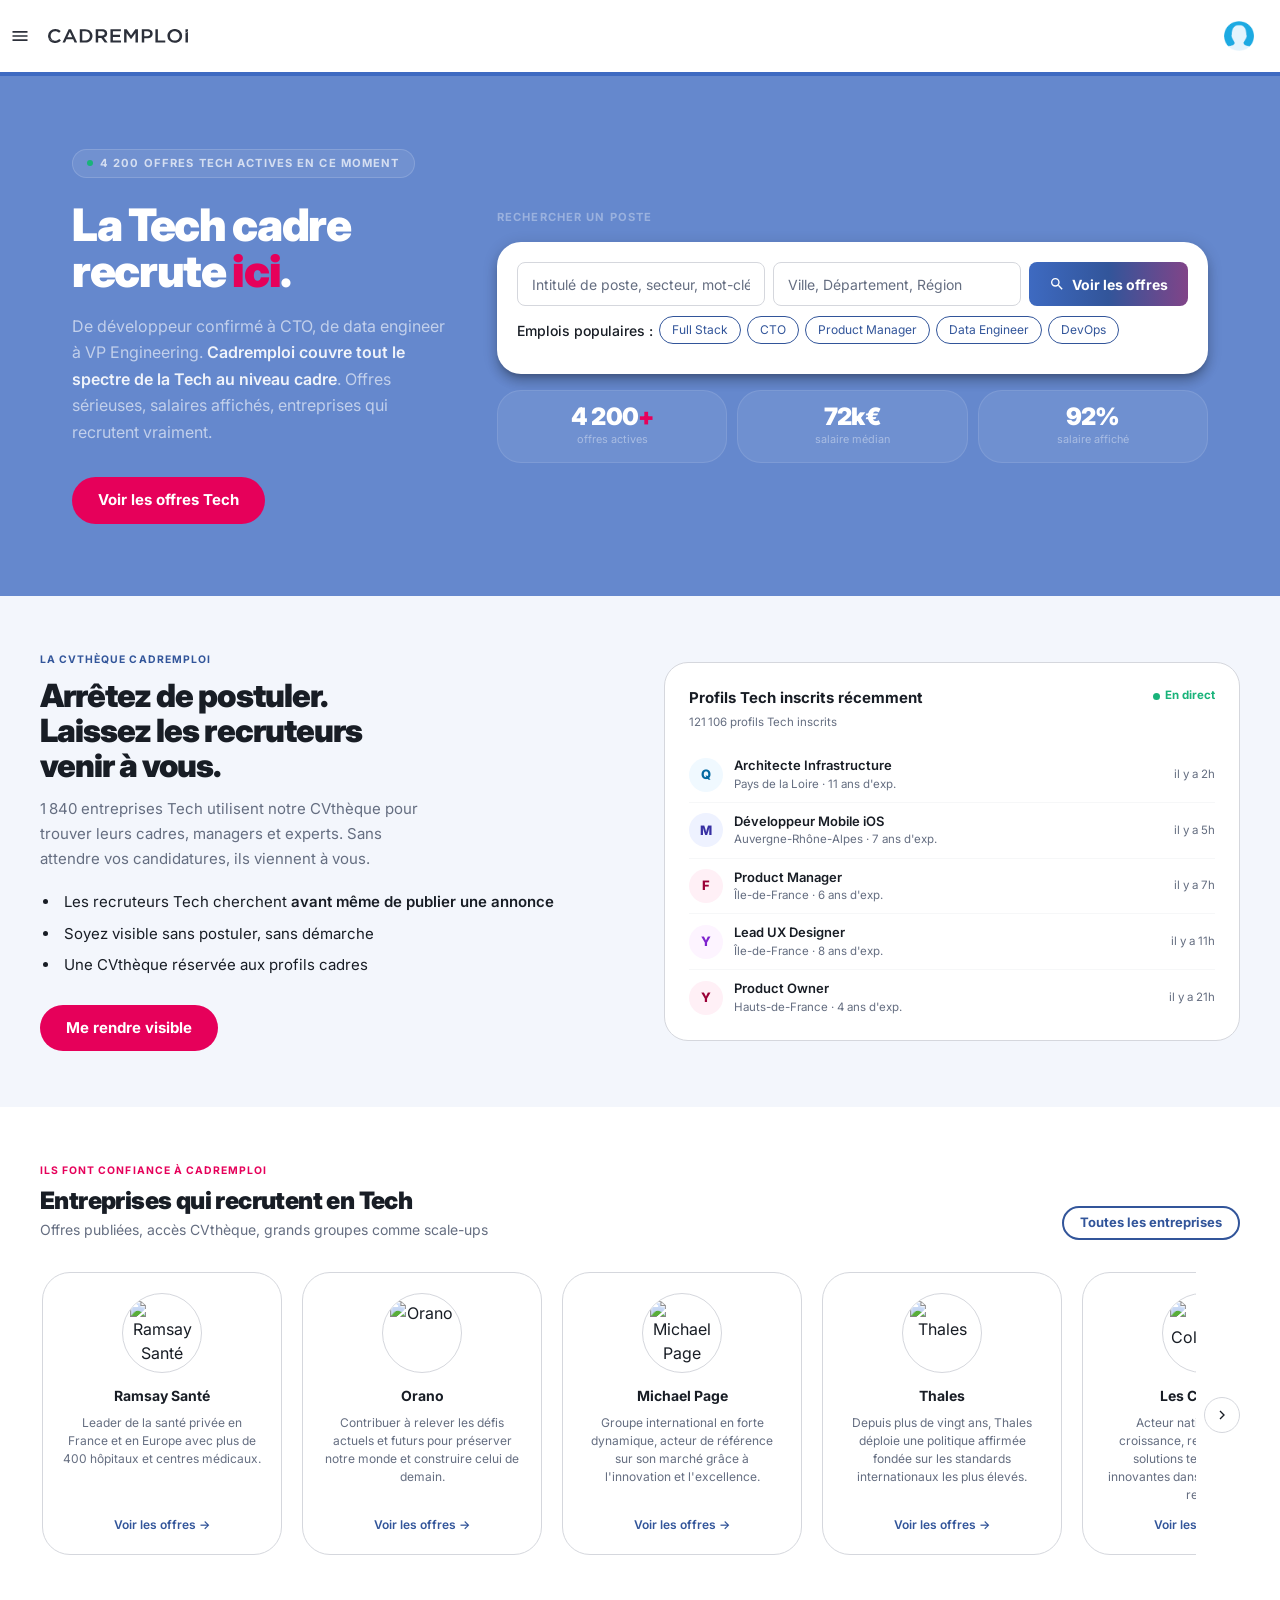
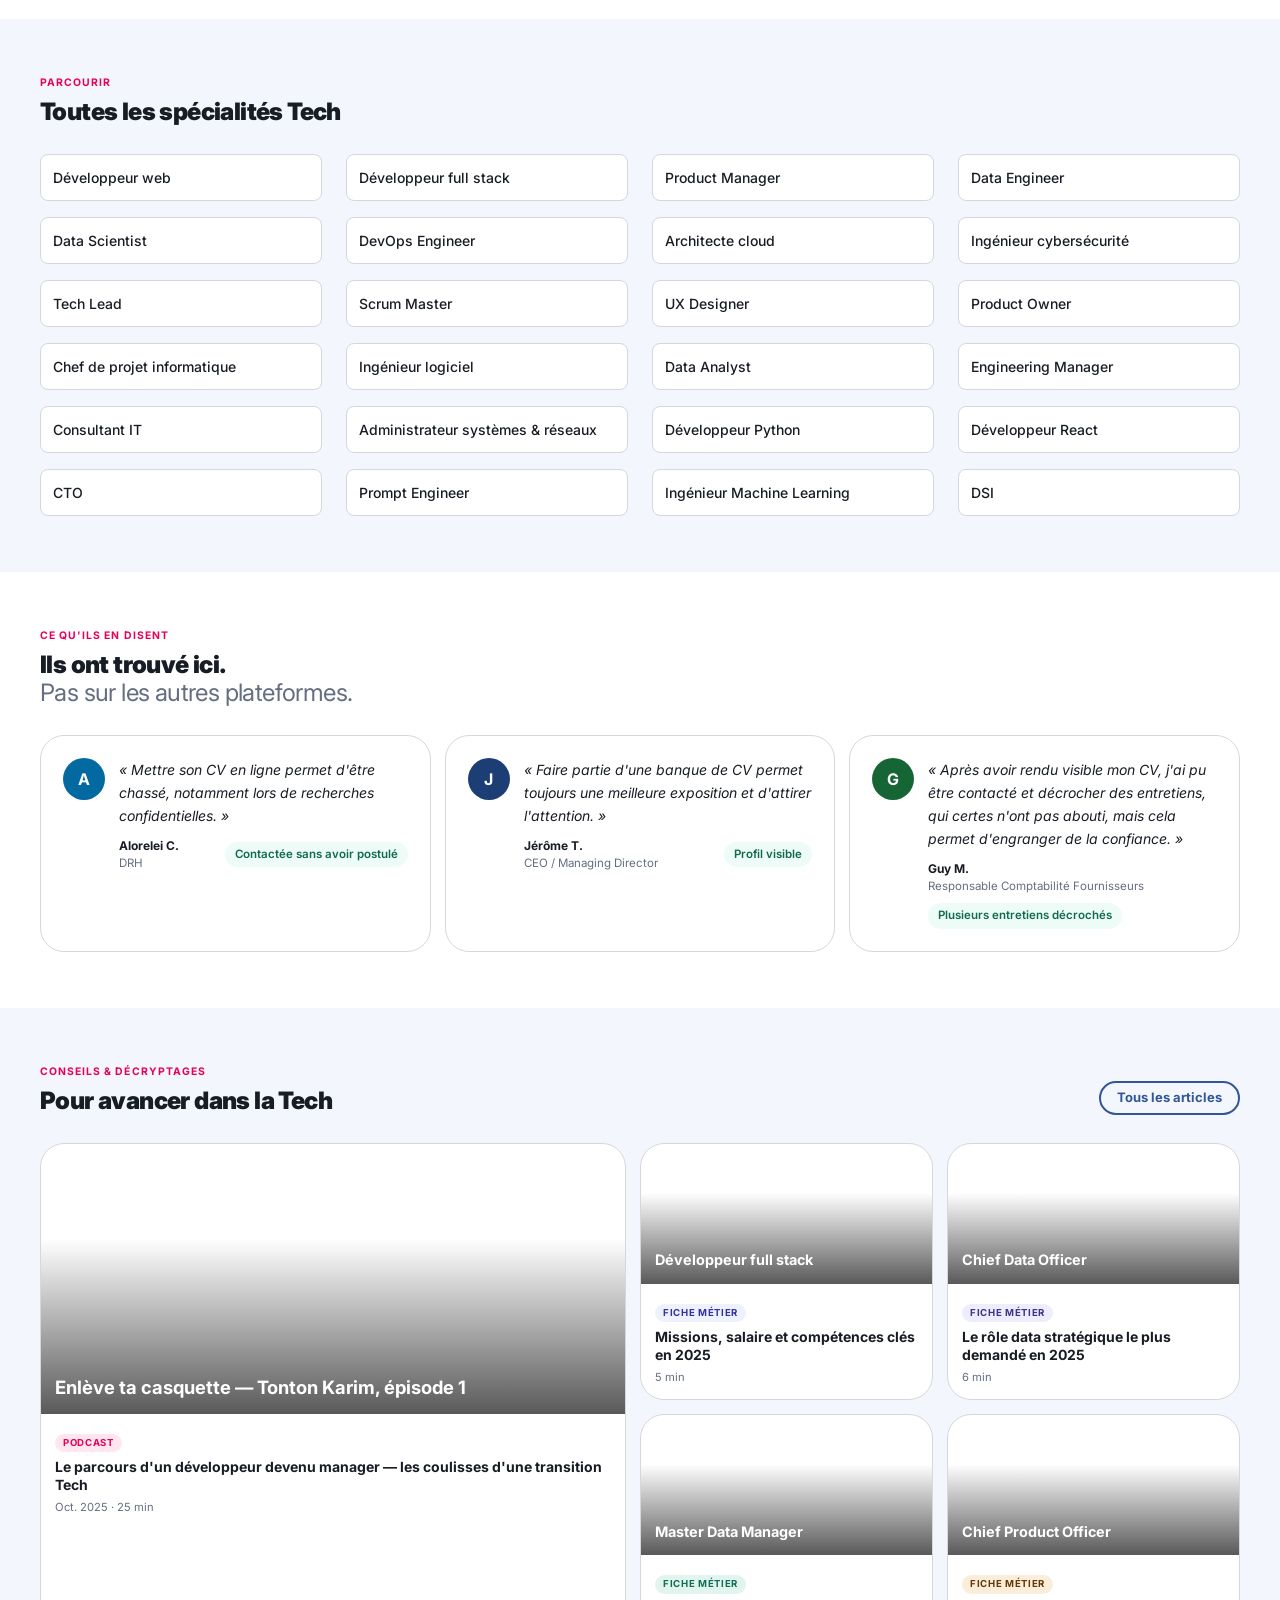
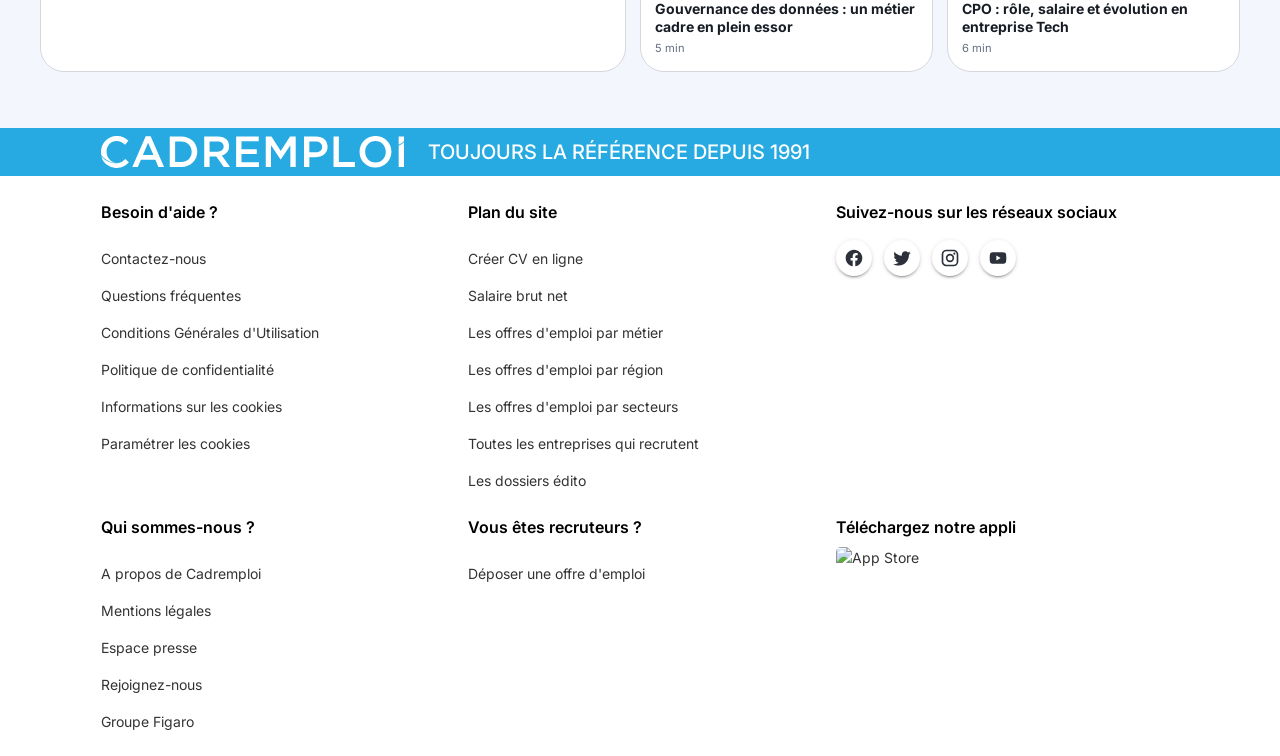
==== commit 3114a6d8: "Modif HP" ====
--- a/index.html
+++ b/index.html
@@ -2023,10 +2023,7 @@
     <!-- ══════════════════════════════════════════
      HEADER — repris depuis la prod Cadremploi
      ══════════════════════════════════════════ -->
-<!-- Spacer pour compenser le header fixe -->
-    <div style="height: 80px; display: block;"></div>
-    
-    <header class="v-toolbar v-toolbar--collapse-start v-toolbar--density-default elevation-0 v-theme--ceTheme v-locale--is-ltr v-app-bar d-print-none header-app-bar" style="top: 0px; z-index: 1006; transform: translateY(0px); position: fixed; left: 0px; width: 100%;" id="header" data-v-ba1a373a="">
+<header class="v-toolbar v-toolbar--collapse-start v-toolbar--density-default elevation-0 v-theme--ceTheme v-locale--is-ltr v-app-bar d-print-none header-app-bar" style="top: 0px; z-index: 1006; position: relative; width: 100%;" id="header" data-v-ba1a373a="">
       <div class="v-toolbar__content" style="height:72px; width:100%;">
         <div class="v-toolbar__prepend">
           <button type="button" class="v-btn v-btn--icon v-theme--ceTheme v-btn--density-default v-btn--size-small v-btn--variant-plain hidden-md-and-up v-app-bar-nav-icon" style="" aria-label="Menu mobile" data-v-ba1a373a="">
@@ -2390,7 +2387,7 @@
               href="https://www.cadremploi.fr/emploi/liste_offres?query=informatique"
               class="btn-red"
              
-              rel="noopener"
+             
             >
               Voir les offres Tech
             </a>
@@ -3349,7 +3346,7 @@
               <a href="/emploi/a-propos">A propos de Cadremploi</a>
               <a href="/emploi/legal/mentions-legales">Mentions légales</a>
               <a href="https://classifieds.lefigaro.fr/tag/cadremploi/" target="_blank" rel="noopener">Espace presse</a>
-              <a href="/emploi/liste_offres?entrepriseId=150443475789277">Rejoignez-nous</a>
+              <a href="/emploi/liste_offres?entrepriseId=150957506981652">Rejoignez-nous</a>
               <a href="https://www.groupefigaro.com/">Groupe Figaro</a>
             </div>
           </div>
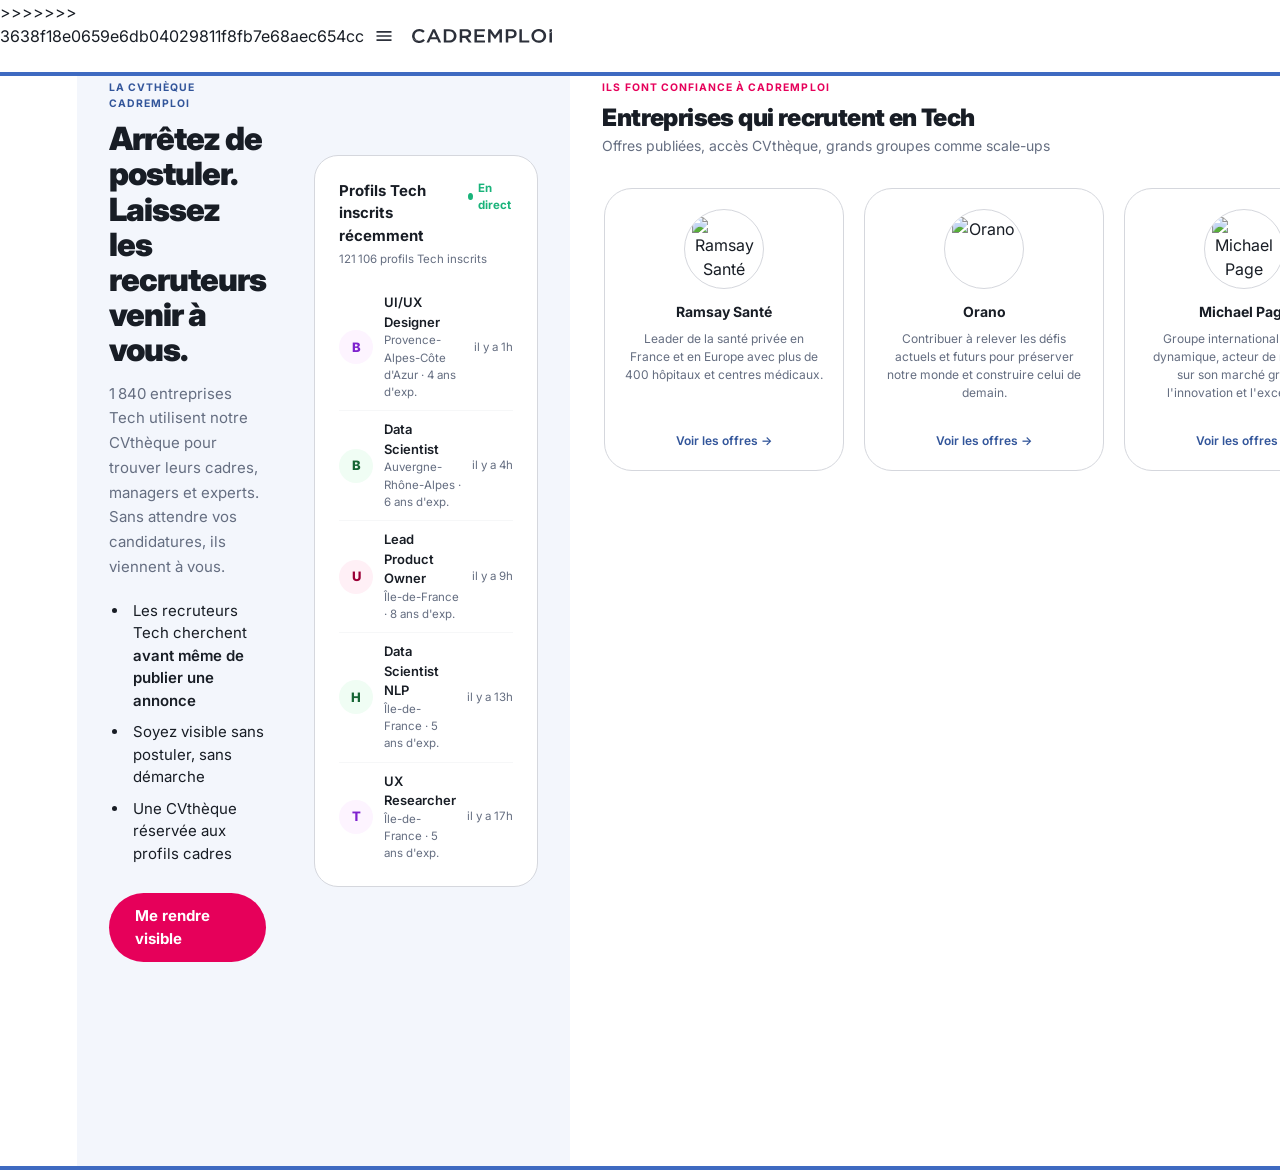
==== commit f9304afa: "Merge branch 'main' of https://github.com/sebfcms/LP_Hub-metiers" ====
--- a/index.html
+++ b/index.html
@@ -2023,7 +2023,14 @@
     <!-- ══════════════════════════════════════════
      HEADER — repris depuis la prod Cadremploi
      ══════════════════════════════════════════ -->
+<<<<<<< HEAD
 <header class="v-toolbar v-toolbar--collapse-start v-toolbar--density-default elevation-0 v-theme--ceTheme v-locale--is-ltr v-app-bar d-print-none header-app-bar" style="top: 0px; z-index: 1006; position: relative; width: 100%;" id="header" data-v-ba1a373a="">
+=======
+<!-- Spacer pour compenser le header fixe -->
+    <div style="height: 80px; display: block;"></div>
+    
+    <header class="v-toolbar v-toolbar--collapse-start v-toolbar--density-default elevation-0 v-theme--ceTheme v-locale--is-ltr v-app-bar d-print-none header-app-bar" style="top: 0px; z-index: 1006; transform: translateY(0px); position: fixed; left: 0px; width: 100%;" id="header" data-v-ba1a373a="">
+>>>>>>> 3638f18e0659e6db04029811f8fb7e68aec654cc
       <div class="v-toolbar__content" style="height:72px; width:100%;">
         <div class="v-toolbar__prepend">
           <button type="button" class="v-btn v-btn--icon v-theme--ceTheme v-btn--density-default v-btn--size-small v-btn--variant-plain hidden-md-and-up v-app-bar-nav-icon" style="" aria-label="Menu mobile" data-v-ba1a373a="">
@@ -2387,7 +2394,11 @@
               href="https://www.cadremploi.fr/emploi/liste_offres?query=informatique"
               class="btn-red"
              
+<<<<<<< HEAD
              
+=======
+              rel="noopener"
+>>>>>>> 3638f18e0659e6db04029811f8fb7e68aec654cc
             >
               Voir les offres Tech
             </a>
@@ -3346,7 +3357,11 @@
               <a href="/emploi/a-propos">A propos de Cadremploi</a>
               <a href="/emploi/legal/mentions-legales">Mentions légales</a>
               <a href="https://classifieds.lefigaro.fr/tag/cadremploi/" target="_blank" rel="noopener">Espace presse</a>
+<<<<<<< HEAD
               <a href="/emploi/liste_offres?entrepriseId=150957506981652">Rejoignez-nous</a>
+=======
+              <a href="/emploi/liste_offres?entrepriseId=150443475789277">Rejoignez-nous</a>
+>>>>>>> 3638f18e0659e6db04029811f8fb7e68aec654cc
               <a href="https://www.groupefigaro.com/">Groupe Figaro</a>
             </div>
           </div>
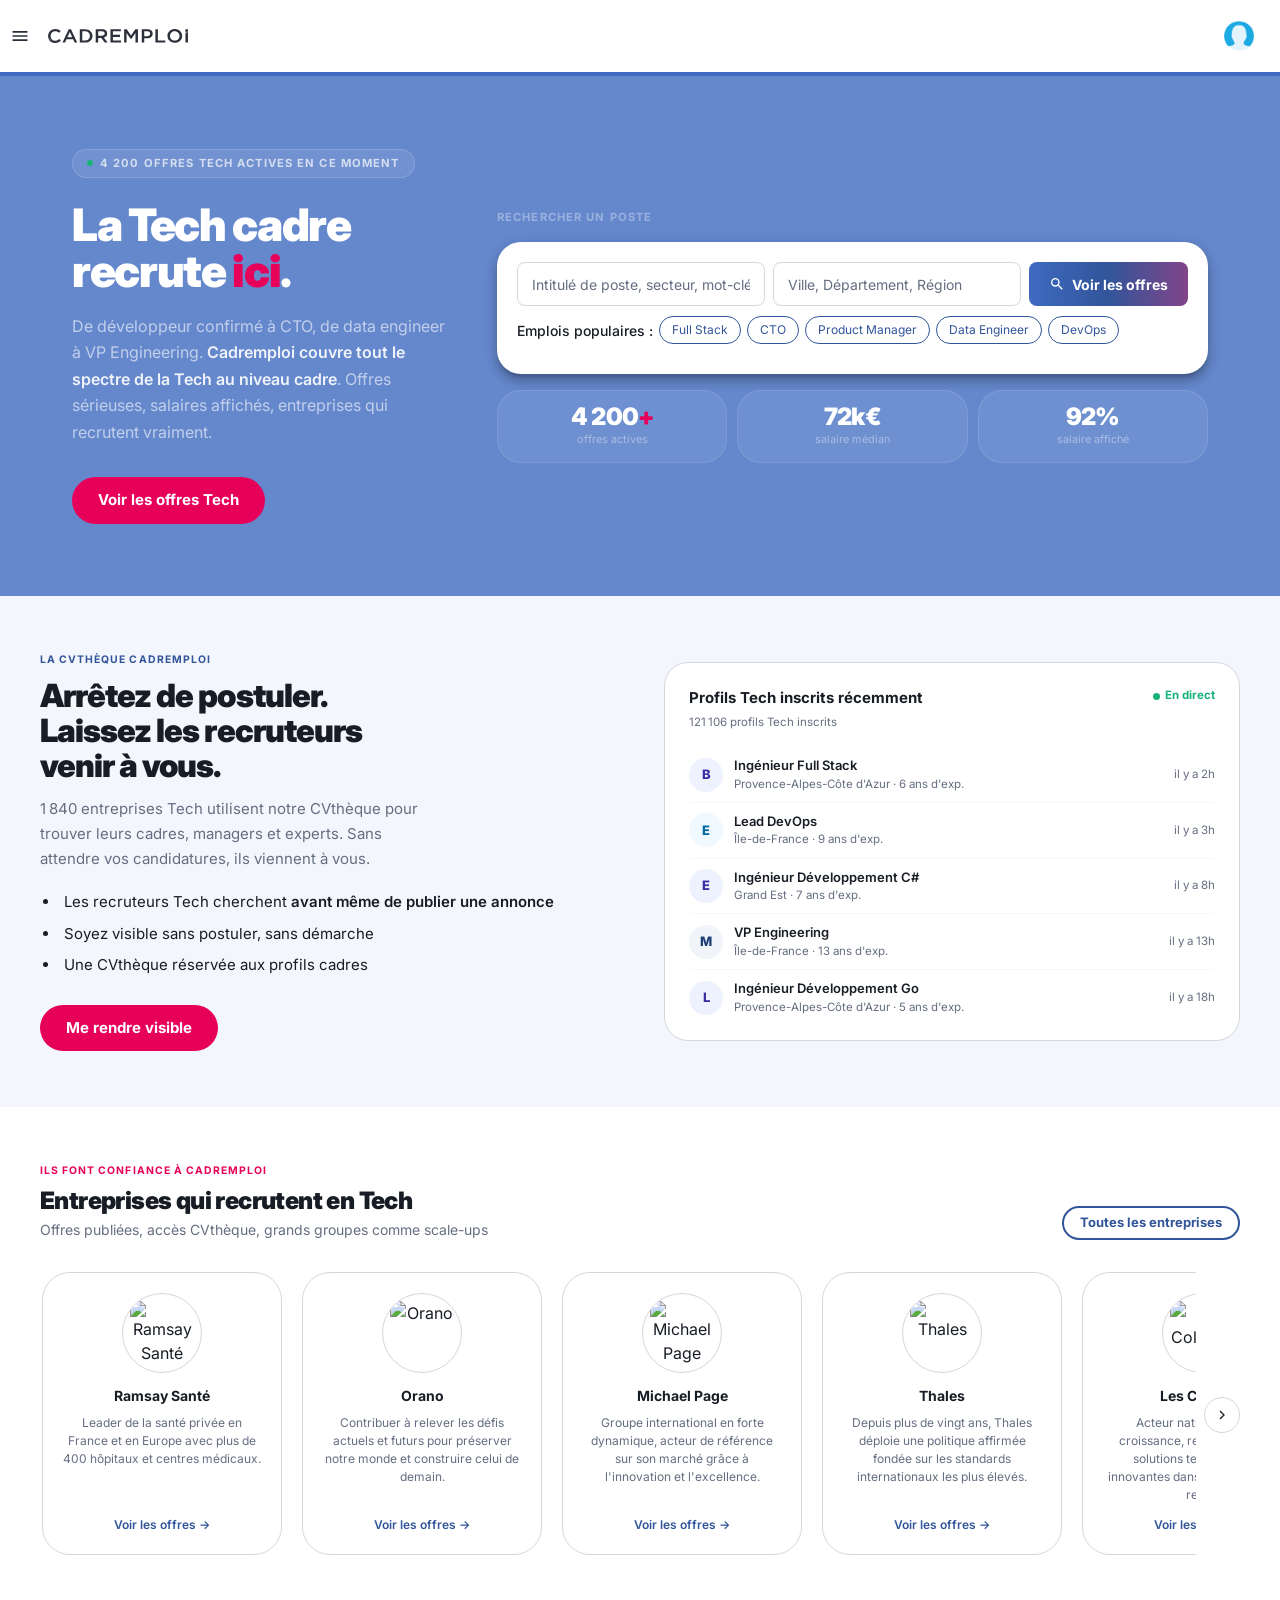
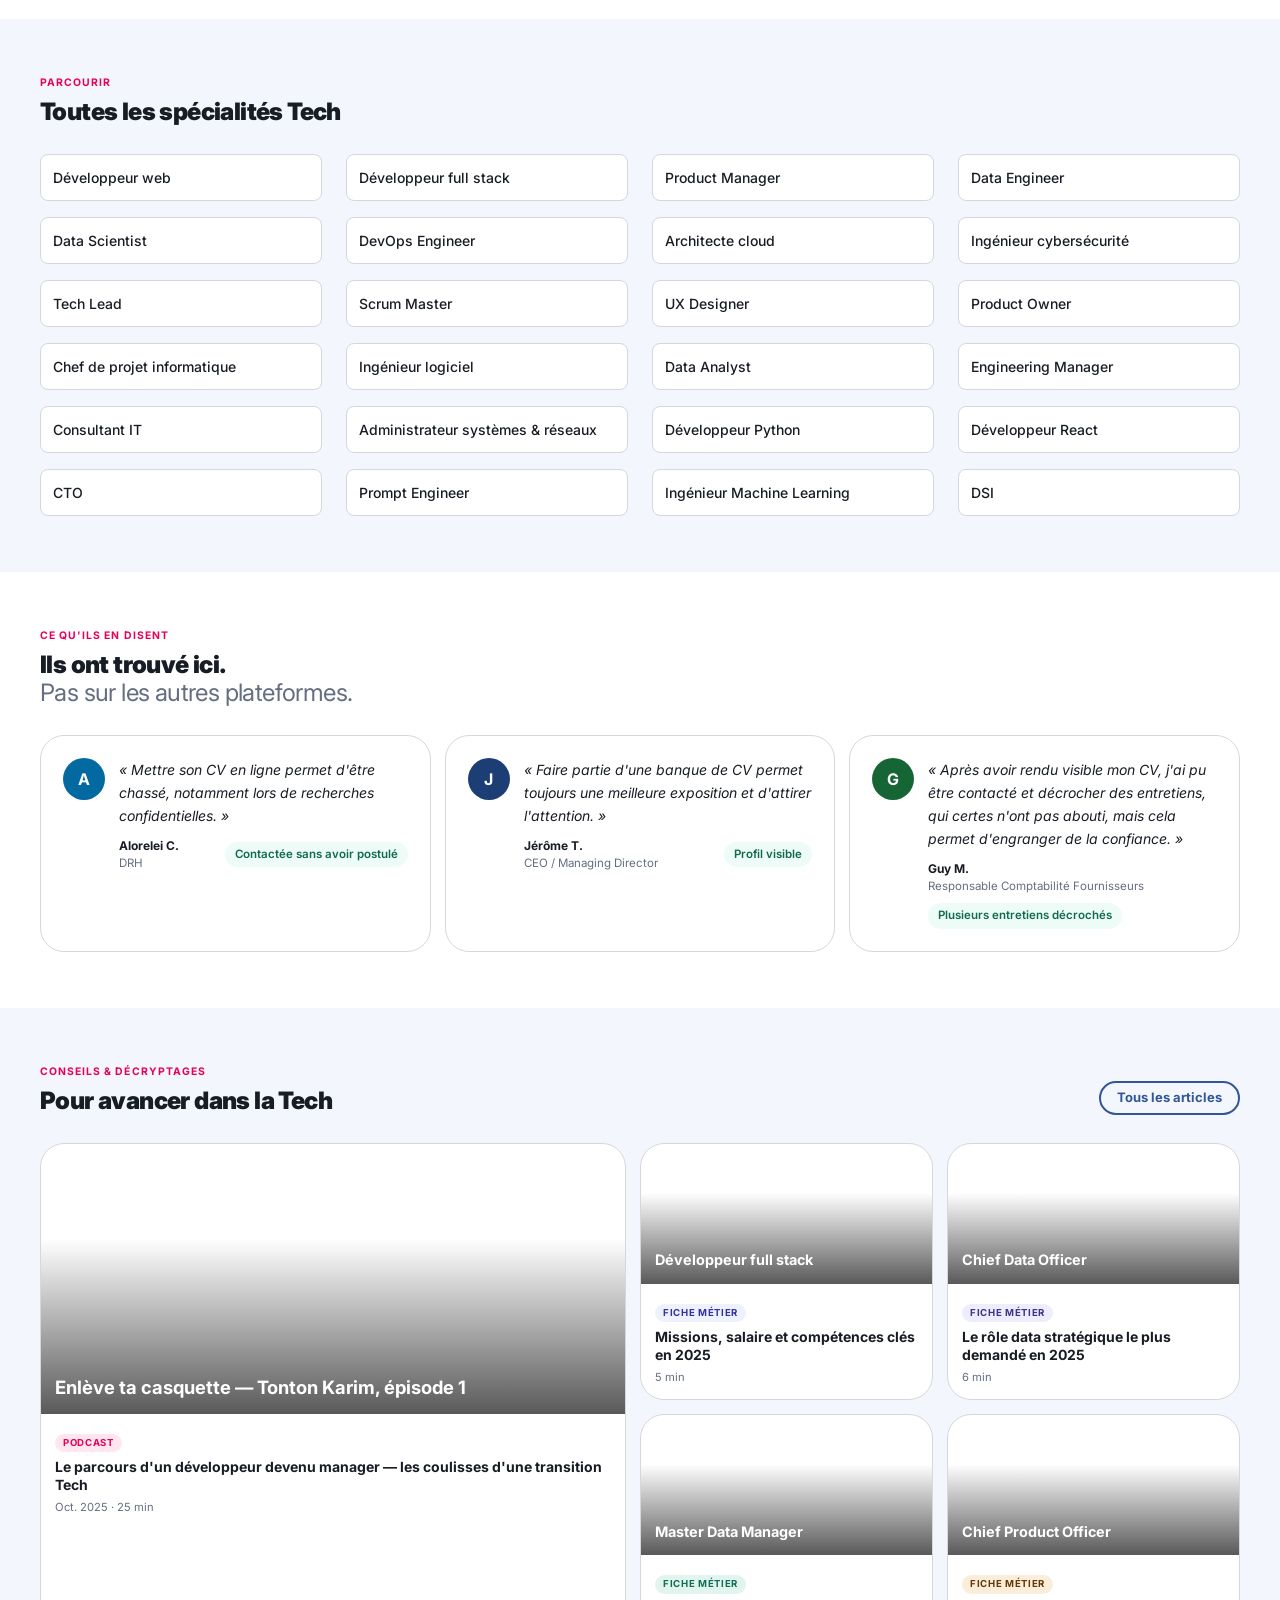
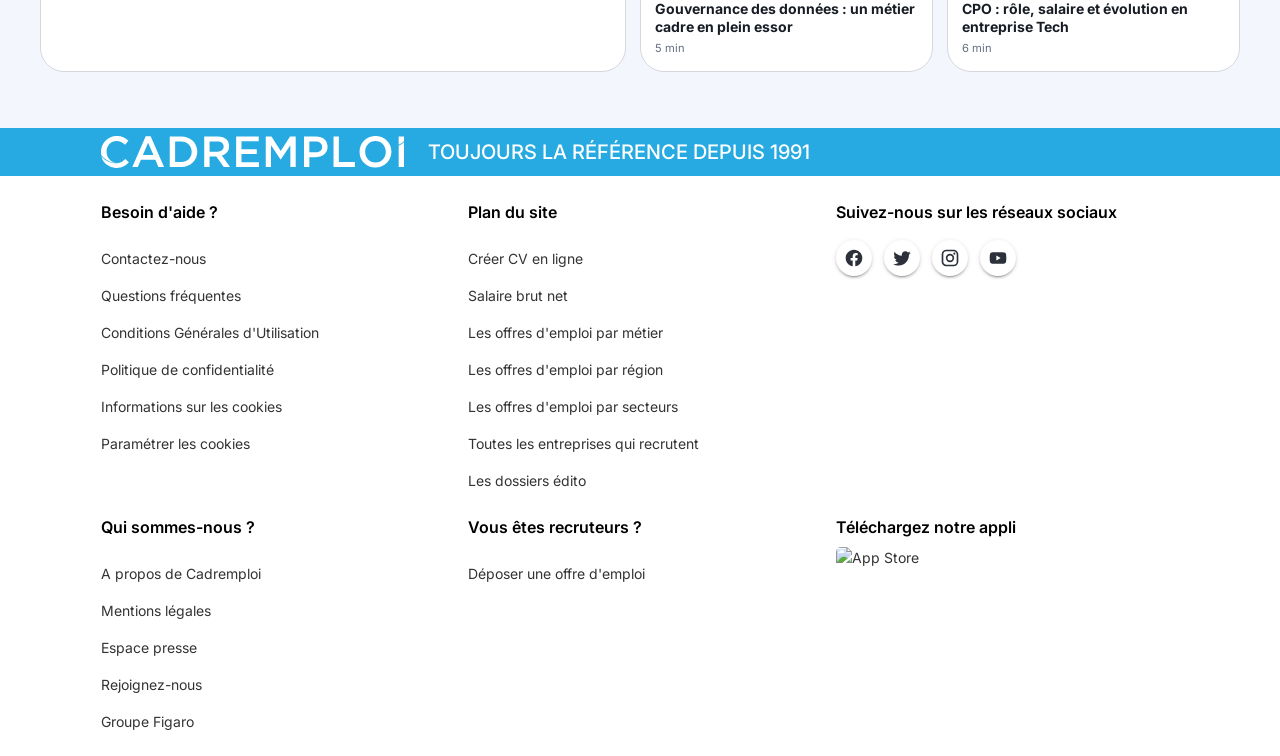
==== commit 98ce1254: "Merge branch 'main' of https://github.com/sebfcms/LP_Hub-metiers" ====
--- a/index.html
+++ b/index.html
@@ -2023,14 +2023,7 @@
     <!-- ══════════════════════════════════════════
      HEADER — repris depuis la prod Cadremploi
      ══════════════════════════════════════════ -->
-<<<<<<< HEAD
 <header class="v-toolbar v-toolbar--collapse-start v-toolbar--density-default elevation-0 v-theme--ceTheme v-locale--is-ltr v-app-bar d-print-none header-app-bar" style="top: 0px; z-index: 1006; position: relative; width: 100%;" id="header" data-v-ba1a373a="">
-=======
-<!-- Spacer pour compenser le header fixe -->
-    <div style="height: 80px; display: block;"></div>
-    
-    <header class="v-toolbar v-toolbar--collapse-start v-toolbar--density-default elevation-0 v-theme--ceTheme v-locale--is-ltr v-app-bar d-print-none header-app-bar" style="top: 0px; z-index: 1006; transform: translateY(0px); position: fixed; left: 0px; width: 100%;" id="header" data-v-ba1a373a="">
->>>>>>> 3638f18e0659e6db04029811f8fb7e68aec654cc
       <div class="v-toolbar__content" style="height:72px; width:100%;">
         <div class="v-toolbar__prepend">
           <button type="button" class="v-btn v-btn--icon v-theme--ceTheme v-btn--density-default v-btn--size-small v-btn--variant-plain hidden-md-and-up v-app-bar-nav-icon" style="" aria-label="Menu mobile" data-v-ba1a373a="">
@@ -2394,11 +2387,7 @@
               href="https://www.cadremploi.fr/emploi/liste_offres?query=informatique"
               class="btn-red"
              
-<<<<<<< HEAD
              
-=======
-              rel="noopener"
->>>>>>> 3638f18e0659e6db04029811f8fb7e68aec654cc
             >
               Voir les offres Tech
             </a>
@@ -3357,11 +3346,7 @@
               <a href="/emploi/a-propos">A propos de Cadremploi</a>
               <a href="/emploi/legal/mentions-legales">Mentions légales</a>
               <a href="https://classifieds.lefigaro.fr/tag/cadremploi/" target="_blank" rel="noopener">Espace presse</a>
-<<<<<<< HEAD
               <a href="/emploi/liste_offres?entrepriseId=150957506981652">Rejoignez-nous</a>
-=======
-              <a href="/emploi/liste_offres?entrepriseId=150443475789277">Rejoignez-nous</a>
->>>>>>> 3638f18e0659e6db04029811f8fb7e68aec654cc
               <a href="https://www.groupefigaro.com/">Groupe Figaro</a>
             </div>
           </div>
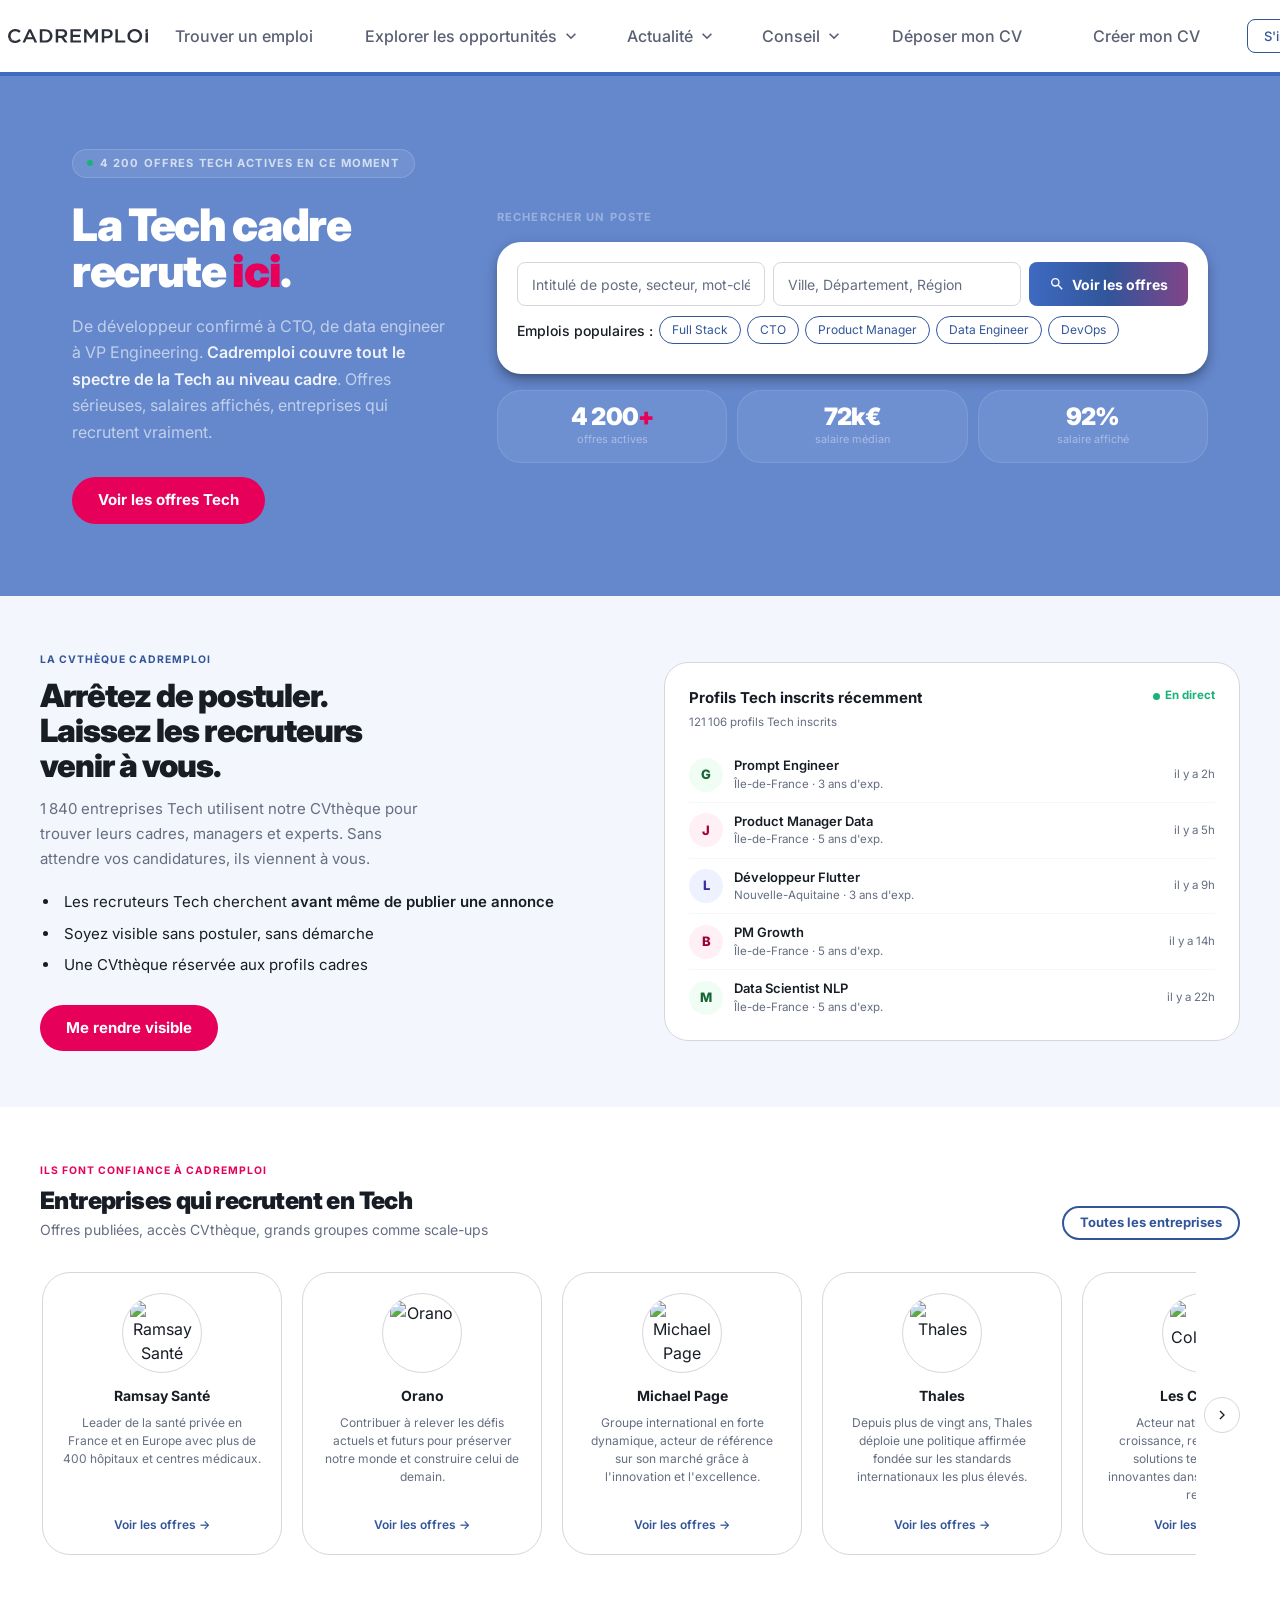
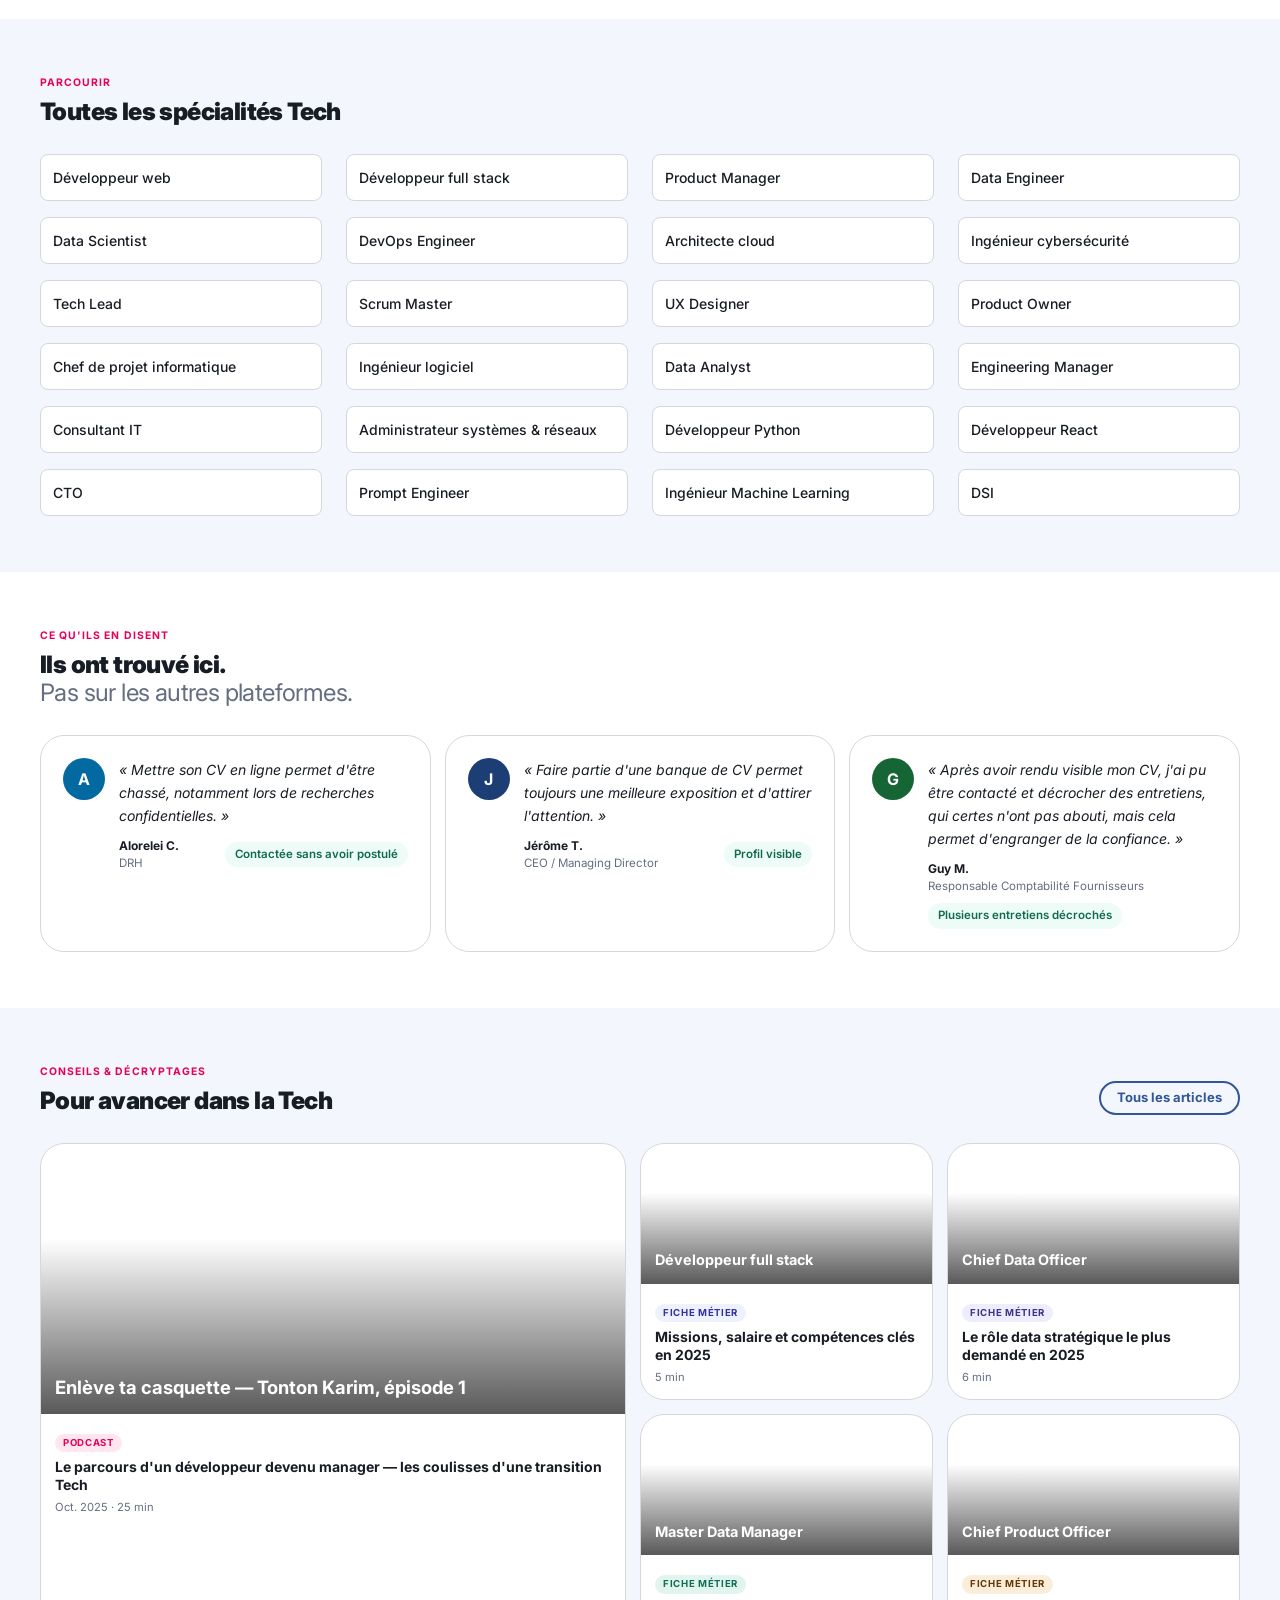
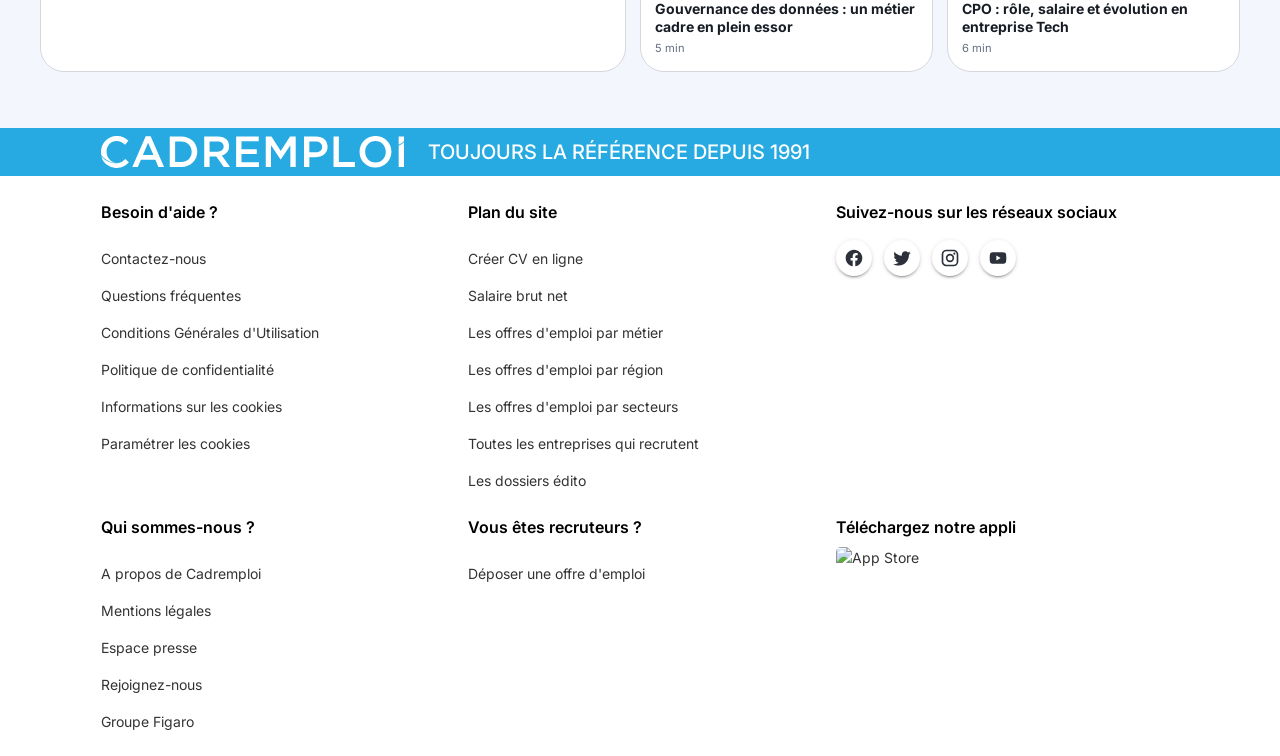
==== commit 4c7b5d9f: "Correction css pour affichage correct sur mac" ====
--- a/index.html
+++ b/index.html
@@ -410,8 +410,8 @@
         display: initial;
       }
       
-      /* < 1468px (mobile et petits écrans) */
-      @media (max-width: 1467px) {
+      /* < 960px (mobile uniquement) */
+      @media (max-width: 959px) {
         .d-md-flex { display: none !important; }
         .hidden-md-and-down { display: none !important; }
         .d-none.d-md-block { display: none !important; }
@@ -424,7 +424,7 @@
       }
       
       /* >= 1468px (tablettes et desktop) */
-      @media (min-width: 1468px) {
+      @media (min-width: 960px) {
         .d-md-flex { display: flex !important; }
         .d-md-block { display: block !important; }
         .hidden-md-and-up { display: none !important; }
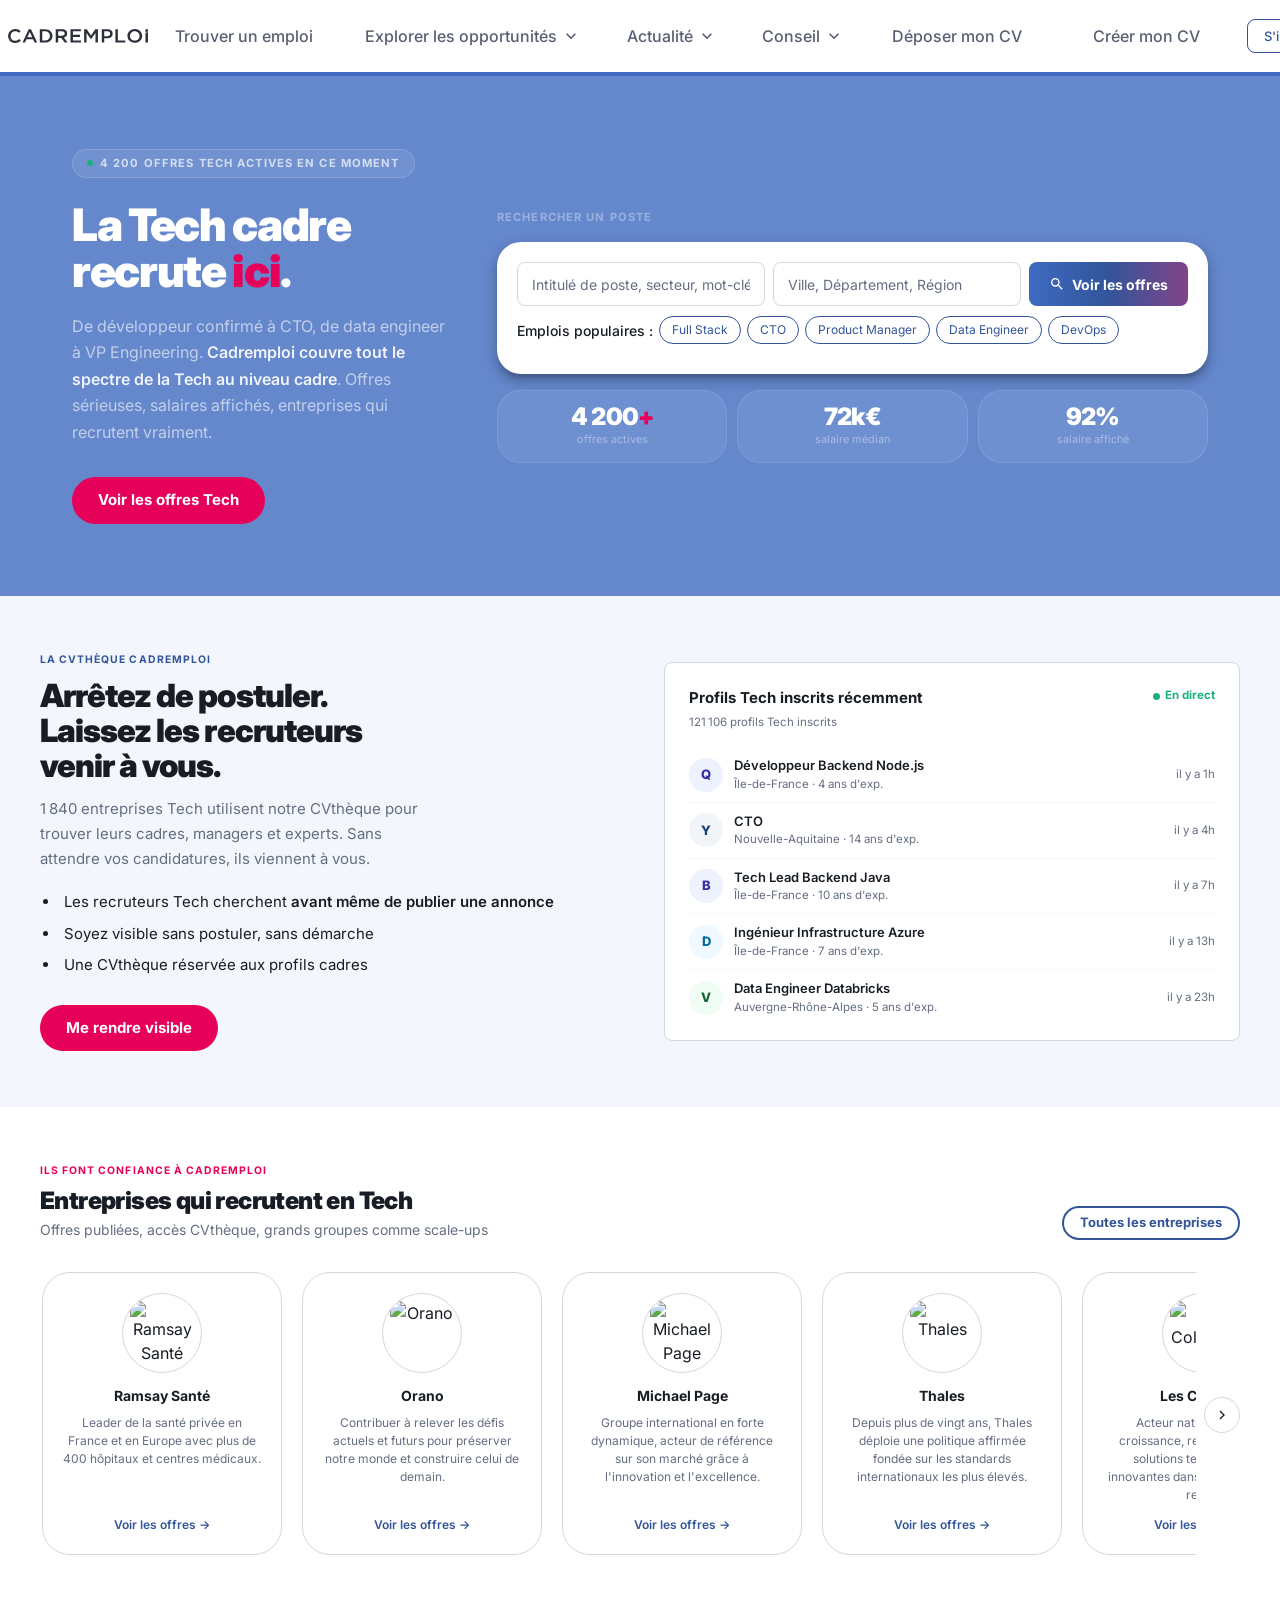
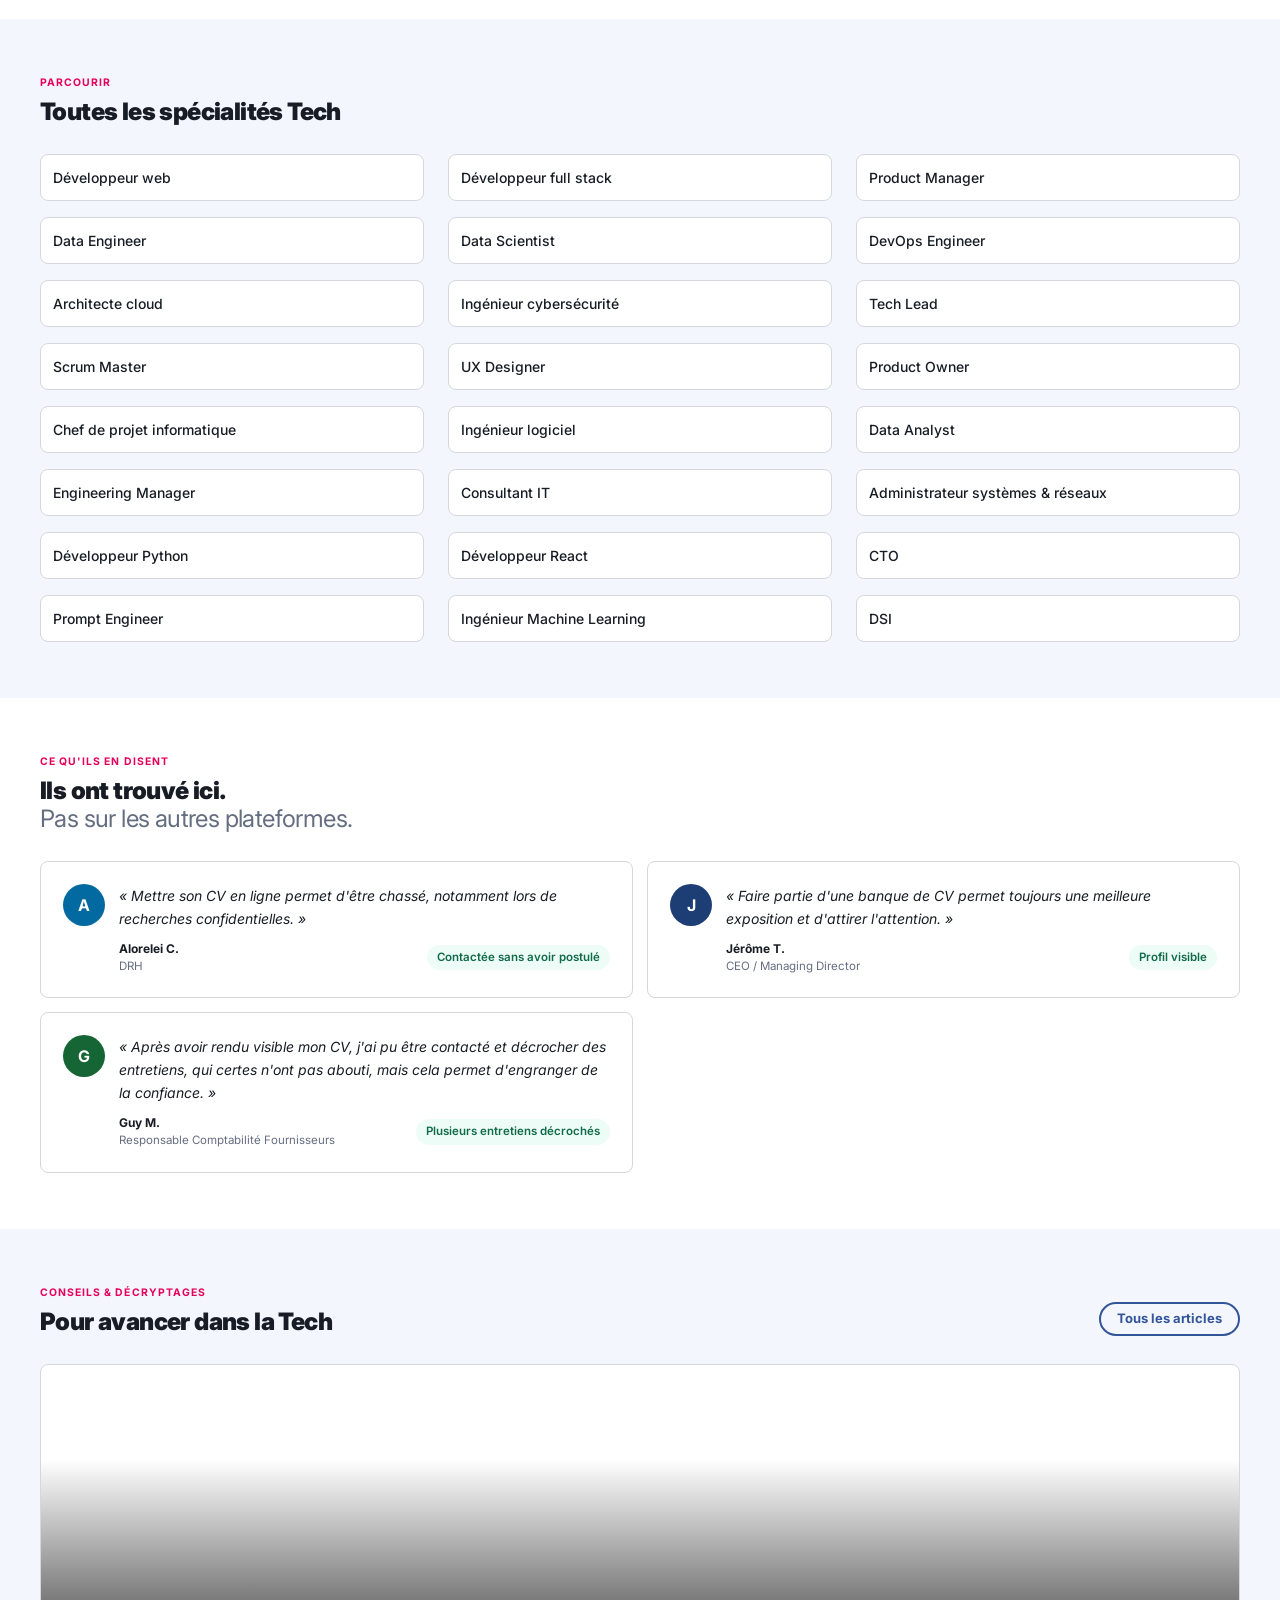
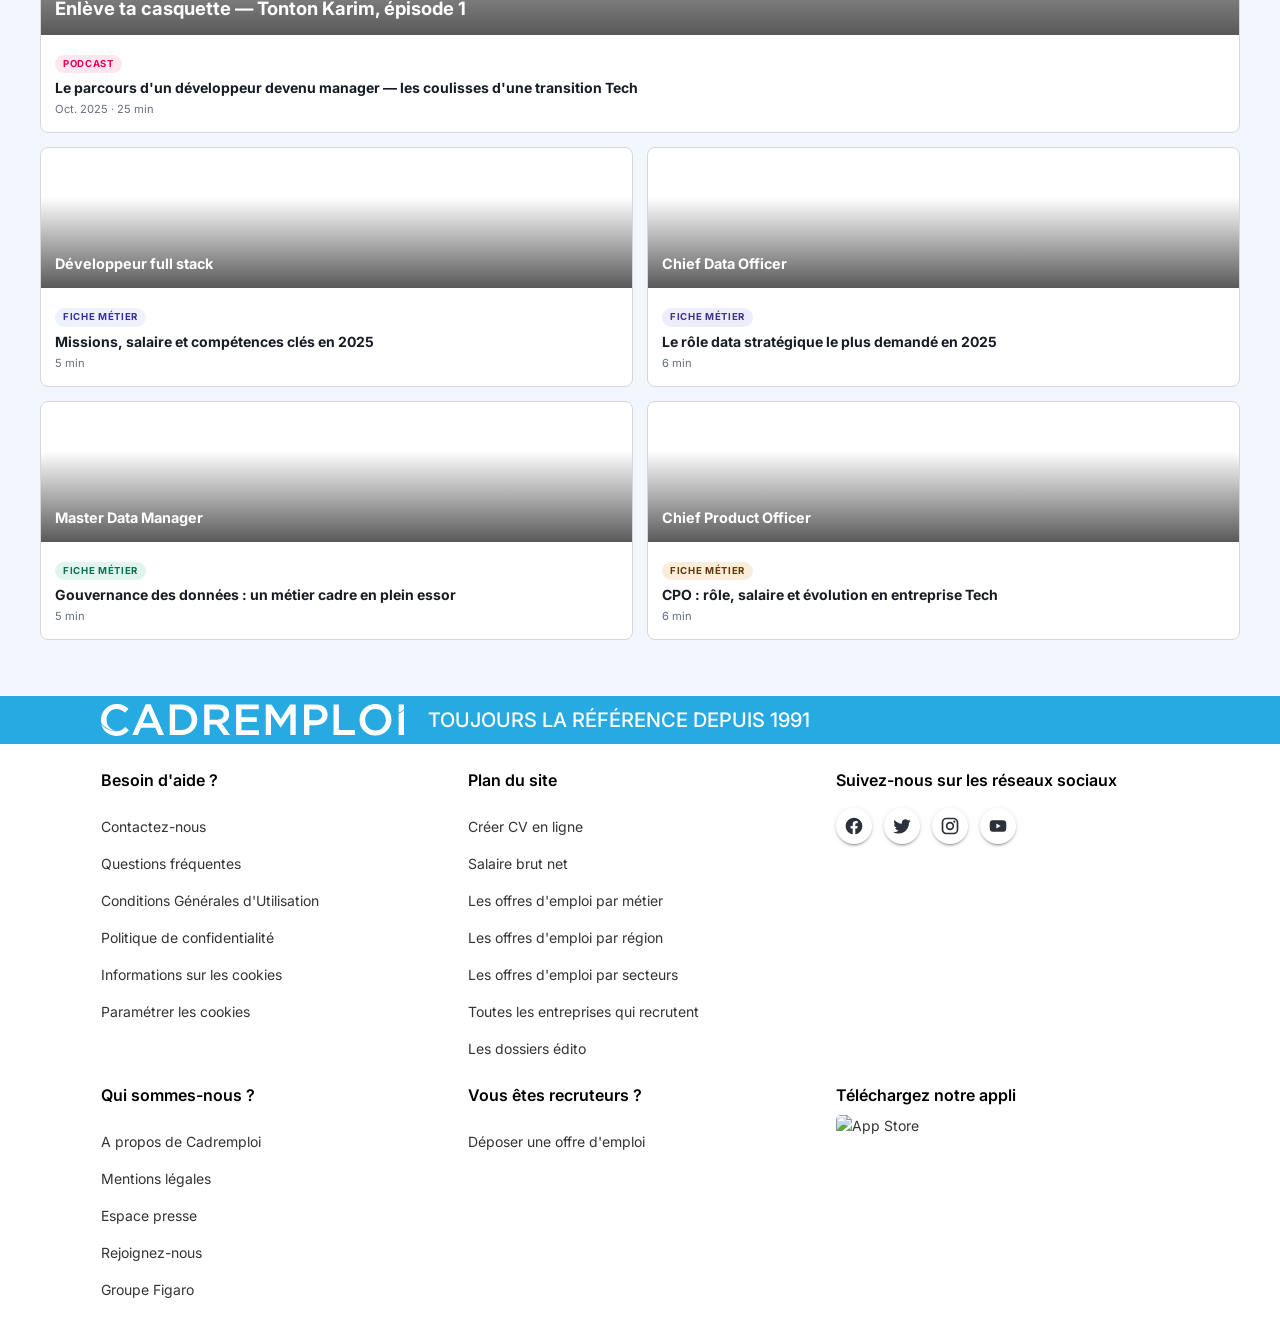
==== commit b02afa43: "Skills deisgn system" ====
--- a/index.html
+++ b/index.html
@@ -259,21 +259,21 @@
       })(window, document, "script", "dataLayer", "GTM-MZKFFW5");
     </script>
     <!-- End Google Tag Manager -->
-  
-  <!-- Styles header/footer prod -->
-  <style>
-
+
+    <!-- Styles header/footer prod -->
+    <style>
       /* Import des polices Google Fonts - Inter, Open Sans, Source Sans Pro */
-      @import url('https://fonts.googleapis.com/css2?family=Inter:wght@300;400;500;600;700&family=Source+Sans+Pro:wght@300;400;600;700&family=Open+Sans:wght@300;400;600;700&family=Noto+Sans:wght@300;400;500;600;700&display=swap');
-      
+      @import url("https://fonts.googleapis.com/css2?family=Inter:wght@300;400;500;600;700&family=Source+Sans+Pro:wght@300;400;600;700&family=Open+Sans:wght@300;400;600;700&family=Noto+Sans:wght@300;400;500;600;700&display=swap");
+
       /* Reset et styles de base */
       * {
         box-sizing: border-box;
       }
-      
+
       html,
       body {
-        font-family: Inter, 'Source Sans Pro', 'Open Sans', 'Noto Sans', Arial, sans-serif;
+        font-family:
+          Inter, "Source Sans Pro", "Open Sans", "Noto Sans", Arial, sans-serif;
         font-size: 16px;
         line-height: 1.5;
         -webkit-font-smoothing: antialiased;
@@ -282,65 +282,120 @@
         padding: 0;
         width: 100%;
       }
-      
+
       /* Classes utilitaires Vuetify essentielles */
-      .d-none { display: none !important; }
-      .d-flex { display: flex !important; }
-      .d-inline-block { display: inline-block !important; }
-      .align-center { align-items: center !important; }
-      .flex-fill { flex: 1 !important; }
-      .flex-column { flex-direction: column !important; }
+      .d-none {
+        display: none !important;
+      }
+      .d-flex {
+        display: flex !important;
+      }
+      .d-inline-block {
+        display: inline-block !important;
+      }
+      .align-center {
+        align-items: center !important;
+      }
+      .flex-fill {
+        flex: 1 !important;
+      }
+      .flex-column {
+        flex-direction: column !important;
+      }
       /* Classes de gap - échelle Vuetify : 1 unité = 4px */
-      .ga-1 { gap: 4px !important; }
-      .ga-3 { gap: 12px !important; }
-      .ga-4 { gap: 16px !important; }
-      
+      .ga-1 {
+        gap: 4px !important;
+      }
+      .ga-3 {
+        gap: 12px !important;
+      }
+      .ga-4 {
+        gap: 16px !important;
+      }
+
       /* Gaps responsive - appliquent les valeurs par breakpoint */
-      .ga-md-2 { gap: 8px !important; }
-      .ga-lg-4 { gap: 16px !important; }
-      
+      .ga-md-2 {
+        gap: 8px !important;
+      }
+      .ga-lg-4 {
+        gap: 16px !important;
+      }
+
       /* Sur petits écrans (< 1280px), ga-md-2 prend le dessus */
       @media (max-width: 1279px) {
         nav[aria-label="Principale"].ga-lg-4 {
           gap: 8px !important;
         }
       }
-      
+
       /* Sur grands écrans (>= 1280px), ga-lg-4 prend le dessus */
       @media (min-width: 1280px) {
         nav[aria-label="Principale"].ga-lg-4 {
           gap: 16px !important;
         }
       }
-      .pa-4 { padding: 16px !important; }
-      .ps-2 { padding-left:8px !important; }
-      .py-3 { padding-top: 12px !important; padding-bottom: 12px !important; }
-      .py-md-4 { padding-top: 16px !important; padding-bottom: 16px !important; }
-      .mb-2 { margin-bottom: 8px !important; }
-      .ml-2 { margin-left: 8px !important; }
-      .me-4 { margin-right: 16px !important; }
-      .me-6 { margin-right: 24px !important; }
-      .mx-3 { margin-left: 12px !important; margin-right: 12px !important; }
-      .text-right { 
-        text-align: right !important; 
+      .pa-4 {
+        padding: 16px !important;
+      }
+      .ps-2 {
+        padding-left: 8px !important;
+      }
+      .py-3 {
+        padding-top: 12px !important;
+        padding-bottom: 12px !important;
+      }
+      .py-md-4 {
+        padding-top: 16px !important;
+        padding-bottom: 16px !important;
+      }
+      .mb-2 {
+        margin-bottom: 8px !important;
+      }
+      .ml-2 {
+        margin-left: 8px !important;
+      }
+      .me-4 {
+        margin-right: 16px !important;
+      }
+      .me-6 {
+        margin-right: 24px !important;
+      }
+      .mx-3 {
+        margin-left: 12px !important;
+        margin-right: 12px !important;
+      }
+      .text-right {
+        text-align: right !important;
         justify-content: flex-end !important;
       }
-      .text-caption { 
-        font-size: 12px !important; 
-        line-height: 1.25 !important; 
-      }
-      
+      .text-caption {
+        font-size: 12px !important;
+        line-height: 1.25 !important;
+      }
+
       /* Si un élément a .text-right ET .text-caption, l'alignement à droite prime */
       .text-right.text-caption {
         text-align: right !important;
       }
-      .font-weight-medium { font-weight: 500 !important; }
-      .font-weight-bold { font-weight: 700 !important; }
-      .text-decoration-underline { text-decoration: underline !important; }
-      .rounded-lg { border-radius: 8px !important; }
-      .elevation-0 { box-shadow: none !important; }
-      .bg-white { background-color: #ffffff !important; }
-      
+      .font-weight-medium {
+        font-weight: 500 !important;
+      }
+      .font-weight-bold {
+        font-weight: 700 !important;
+      }
+      .text-decoration-underline {
+        text-decoration: underline !important;
+      }
+      .rounded-lg {
+        border-radius: 8px !important;
+      }
+      .elevation-0 {
+        box-shadow: none !important;
+      }
+      .bg-white {
+        background-color: #ffffff !important;
+      }
+
       /* Variables CSS Vuetify (couleurs du thème ceTheme) */
       :root {
         --v-theme-grey-800: 44, 48, 58;
@@ -362,7 +417,7 @@
         --v-activated-opacity: 0.12;
         --v-theme-overlay-multiplier: 1;
       }
-      
+
       /* Classes de couleur avec haute spécificité - CORRECTION */
       /* Les textes de navigation utilisent pale-grey-40, pas grey-800 */
       .text-grey-800,
@@ -375,7 +430,7 @@
         color: #596073 !important;
         color: rgb(var(--v-theme-pale-grey-40)) !important;
       }
-      
+
       /* Pour les boutons variant text, utiliser pale-grey-40 */
       .v-btn--variant-text.text-grey-800,
       .v-btn--variant-text.text-grey-800 *,
@@ -388,20 +443,22 @@
         color: #596073 !important;
         color: rgb(var(--v-theme-pale-grey-40)) !important;
       }
-      
-      .text-pale-grey-40 { 
+
+      .text-pale-grey-40 {
         color: #596073 !important;
         color: rgb(var(--v-theme-pale-grey-40)) !important;
       }
-      
+
       .text-blue-600,
       .v-icon.text-blue-600 {
         color: #32559a !important;
         color: rgb(var(--v-theme-blue-600)) !important;
       }
-      
-      .text-high-emphasis { opacity: 1 !important; }
-      
+
+      .text-high-emphasis {
+        opacity: 1 !important;
+      }
+
       /* Classes responsive */
       /* Par défaut, tous les éléments sont visibles */
       .hidden-md-and-down,
@@ -409,57 +466,79 @@
       .hidden-md-and-up {
         display: initial;
       }
-      
+
       /* < 960px (mobile uniquement) */
       @media (max-width: 959px) {
-        .d-md-flex { display: none !important; }
-        .hidden-md-and-down { display: none !important; }
-        .d-none.d-md-block { display: none !important; }
-        .py-md-4 { padding-top: 12px !important; padding-bottom: 12px !important; }
-        
+        .d-md-flex {
+          display: none !important;
+        }
+        .hidden-md-and-down {
+          display: none !important;
+        }
+        .d-none.d-md-block {
+          display: none !important;
+        }
+        .py-md-4 {
+          padding-top: 12px !important;
+          padding-bottom: 12px !important;
+        }
+
         /* Sur mobile, le bouton hamburger est visible et le v-toolbar__prepend a un margin-right */
         .v-toolbar__prepend {
           margin-right: 16px !important;
         }
       }
-      
+
       /* >= 1468px (tablettes et desktop) */
       @media (min-width: 960px) {
-        .d-md-flex { display: flex !important; }
-        .d-md-block { display: block !important; }
-        .hidden-md-and-up { display: none !important; }
-        .hidden-md-and-down { display: initial !important; }
-        .py-md-4 { padding-top: 16px !important; padding-bottom: 16px !important; }
-        
+        .d-md-flex {
+          display: flex !important;
+        }
+        .d-md-block {
+          display: block !important;
+        }
+        .hidden-md-and-up {
+          display: none !important;
+        }
+        .hidden-md-and-down {
+          display: initial !important;
+        }
+        .py-md-4 {
+          padding-top: 16px !important;
+          padding-bottom: 16px !important;
+        }
+
         /* Sur desktop, le bouton hamburger est caché et le v-toolbar__prepend ne doit pas avoir de margin */
         .v-toolbar__prepend {
           display: none !important;
         }
       }
-      
+
       /* >= 1280px (grands écrans) */
       @media (min-width: 1280px) {
-        .hidden-lg-and-up { display: none !important; }
-        
+        .hidden-lg-and-up {
+          display: none !important;
+        }
+
         /* Exception pour l'icône Mon compte : reste visible jusqu'à 1468px */
         #btn-mon-compte .hidden-lg-and-up {
           display: inline !important;
         }
       }
-      
+
       /* >= 1468px : cacher l'icône Mon compte en mode desktop */
       @media (min-width: 1468px) {
         #btn-mon-compte .hidden-lg-and-up {
           display: none !important;
         }
       }
-      
+
       /* Reset pour les liens et boutons */
       a {
         color: inherit;
         text-decoration: none;
       }
-      
+
       button {
         background: none;
         border: none;
@@ -468,7 +547,7 @@
         color: inherit;
         cursor: pointer;
       }
-      
+
       /* Styles Vuetify pour les boutons - d'après VBtn.sass */
       .v-btn {
         --color: currentColor;
@@ -498,45 +577,48 @@
         border-width: 0;
         cursor: pointer;
       }
-      
+
       .v-btn.v-btn--density-default {
         height: calc(var(--v-btn-height) + 0px);
       }
-      
+
       .v-btn .v-icon {
         --v-icon-size-multiplier: 1;
       }
-      
+
       .v-btn__content,
       .v-btn__append {
         align-items: center;
         display: flex;
-        transition: transform, opacity 0.2s cubic-bezier(0.4, 0, 0.2, 1);
-      }
-      
+        transition:
+          transform,
+          opacity 0.2s cubic-bezier(0.4, 0, 0.2, 1);
+      }
+
       .v-btn__append {
         grid-area: append;
-        margin-inline: calc(var(--v-btn-height) / 4.5) calc(var(--v-btn-height) / -9);
-      }
-      
+        margin-inline: calc(var(--v-btn-height) / 4.5)
+          calc(var(--v-btn-height) / -9);
+      }
+
       .v-btn__content {
         grid-area: content;
         justify-content: center;
         white-space: nowrap;
       }
-      
+
       .v-btn__content img {
         display: inline-block;
         vertical-align: middle;
       }
-      
+
       .v-btn__overlay {
         background-color: currentColor;
         border-radius: inherit;
         opacity: 0;
         transition: opacity 0.2s ease-in-out;
       }
-      
+
       .v-btn__overlay,
       .v-btn__underlay {
         pointer-events: none;
@@ -546,36 +628,40 @@
         width: 100%;
         height: 100%;
       }
-      
+
       .v-btn:hover > .v-btn__overlay {
-        opacity: calc(var(--v-hover-opacity) * var(--v-theme-overlay-multiplier));
-      }
-      
+        opacity: calc(
+          var(--v-hover-opacity) * var(--v-theme-overlay-multiplier)
+        );
+      }
+
       .v-btn:focus-visible > .v-btn__overlay {
-        opacity: calc(var(--v-focus-opacity) * var(--v-theme-overlay-multiplier));
-      }
-      
-      .v-btn--variant-plain, 
-      .v-btn--variant-outlined, 
+        opacity: calc(
+          var(--v-focus-opacity) * var(--v-theme-overlay-multiplier)
+        );
+      }
+
+      .v-btn--variant-plain,
+      .v-btn--variant-outlined,
       .v-btn--variant-text {
         background: transparent;
         color: inherit;
       }
-      
+
       .v-btn--variant-text .v-btn__overlay {
         background: currentColor;
       }
-      
+
       .v-btn--variant-outlined {
         border: thin solid currentColor;
       }
-      
+
       .v-btn--size-default {
         font-size: var(--v-btn-size);
         min-width: 64px;
         padding: 0 16px;
       }
-      
+
       .v-btn--size-small {
         --v-btn-size: 0.8125rem;
         --v-btn-height: 24px;
@@ -583,53 +669,53 @@
         min-width: 42px;
         padding: 0 10px;
       }
-      
+
       /* Surcharges de BaseButton.vue - appliquées après les styles Vuetify */
       .v-btn {
         min-width: unset !important;
-        padding:  4px;
-        column-gap: .4rem;
+        padding: 4px;
+        column-gap: 0.4rem;
         max-width: unset;
       }
-      
+
       /* Boutons de navigation (variant text) - padding réduit */
       nav[aria-label="Principale"] .v-btn--variant-text {
-        padding: .75rem .8rem;
-      }
-      
+        padding: 0.75rem 0.8rem;
+      }
+
       /* Effet hover sur les boutons de navigation */
       nav[aria-label="Principale"] .v-btn--variant-text:hover {
         background-color: rgba(89, 96, 115, 0.08) !important;
       }
-      
+
       /* Réduire le gap uniquement pour les boutons dropdown */
       .dropdown-toggle {
-        column-gap: .25rem;
-      }
-      
+        column-gap: 0.25rem;
+      }
+
       .v-btn--size-small {
         padding-block: 0.5rem;
       }
-      
+
       .v-btn--density-default:not(.v-btn--icon) {
         height: auto;
         align-self: center;
       }
-      
+
       .v-btn:not(.v-btn--variant-text) {
         border: 1px solid var(--color);
       }
-      
+
       .v-btn:focus-visible {
         box-shadow: 0 0 0 3px var(--color);
       }
-      
+
       .v-btn--icon {
         border-radius: 50%;
         min-width: 0;
         padding: 0;
       }
-      
+
       .v-btn--icon.v-btn--density-default {
         width: calc(var(--v-btn-height) + 12px);
         height: calc(var(--v-btn-height) + 12px);
@@ -647,20 +733,20 @@
         border: none !important;
         outline: none !important;
       }
-      
+
       .v-app-bar-nav-icon *,
       .v-app-bar-nav-icon .v-btn__overlay,
       .v-app-bar-nav-icon .v-btn__underlay {
         border: none !important;
         outline: none !important;
       }
-      
+
       .v-app-bar-nav-icon .v-btn__overlay,
       .v-app-bar-nav-icon .v-btn__underlay {
         display: none !important;
         opacity: 0 !important;
       }
-      
+
       .v-app-bar-nav-icon:hover,
       .v-app-bar-nav-icon:focus,
       .v-app-bar-nav-icon:active {
@@ -668,23 +754,23 @@
         border: none !important;
         outline: none !important;
       }
-      
+
       .v-app-bar-nav-icon:before,
       .v-app-bar-nav-icon:after {
         display: none !important;
         content: none !important;
       }
-      
+
       .v-app-bar-nav-icon .v-icon {
         color: #2c303a !important;
       }
-      
+
       .v-app-bar-nav-icon svg,
       .v-app-bar-nav-icon svg path {
         fill: #2c303a !important;
         stroke: none !important;
       }
-      
+
       /* Styles pour les icônes */
       .v-icon {
         display: inline-flex;
@@ -693,23 +779,23 @@
         vertical-align: middle;
         line-height: 1;
       }
-      
+
       .v-icon.notranslate {
         transform: none;
       }
-      
+
       .v-icon--size-default {
         width: 24px;
         height: 24px;
         font-size: 24px;
       }
-      
+
       .v-icon__svg {
         width: 100%;
         height: 100%;
         fill: currentColor;
       }
-      
+
       /* Toolbar */
       .v-toolbar {
         display: flex;
@@ -719,13 +805,13 @@
         padding: 0;
         margin: 0;
       }
-      
+
       .v-app-bar {
-        box-shadow: 0 2px 4px rgba(0,0,0,0.08);
+        box-shadow: 0 2px 4px rgba(0, 0, 0, 0.08);
         padding: 0 !important;
         margin: 0 !important;
       }
-      
+
       .v-toolbar__content {
         display: flex;
         align-items: center;
@@ -737,22 +823,22 @@
         position: relative;
         overflow: hidden;
       }
-      
+
       .v-toolbar__content > .v-btn:first-child {
         margin-inline-start: 4px;
       }
-      
+
       .v-toolbar__content > .v-btn:last-child {
         margin-inline-end: 4px;
       }
-      
+
       @media (max-width: 1467px) {
         .v-toolbar__content {
           padding: 0 8px 0 0;
           position: relative;
         }
       }
-      
+
       /* Navigation principale */
       nav[aria-label="Principale"] {
         display: flex;
@@ -763,38 +849,38 @@
         font-weight: 500;
         flex: 0 1 auto;
       }
-      
+
       nav[aria-label="Principale"] .v-btn {
         font-weight: 500;
       }
-      
+
       .v-toolbar__prepend {
         margin-inline: 4px auto;
         align-items: center;
         align-self: stretch;
         display: flex;
       }
-      
+
       .v-spacer {
         flex: 1 1 auto;
       }
-      
+
       /* V-sheet */
       .v-sheet {
         display: block;
         background-color: white;
       }
-      
+
       /* V-overlay pour les modals */
       .v-overlay__content {
         position: relative;
       }
-      
+
       /* V-form */
       .v-form {
         width: 100%;
       }
-      
+
       /* V-label */
       .v-label {
         display: block;
@@ -804,7 +890,7 @@
         margin-bottom: 8px;
         line-height: 17.6px;
       }
-      
+
       /* V-field */
       .v-field__input {
         width: 100%;
@@ -820,39 +906,39 @@
         box-sizing: border-box;
         display: block;
       }
-      
+
       .v-field__input::placeholder {
         color: #999;
       }
-      
+
       .v-field__input:focus {
         border-color: #3e6ac1;
       }
-      
+
       /* Styles pour le header app bar */
       .header-app-bar {
         background-color: white !important;
       }
-      
+
       .v-app-bar {
-        box-shadow: 0 2px 4px rgba(0,0,0,0.1);
-      }
-      
+        box-shadow: 0 2px 4px rgba(0, 0, 0, 0.1);
+      }
+
       .d-print-none {
         /* Caché à l'impression */
       }
-      
+
       @media print {
         .d-print-none {
           display: none !important;
         }
       }
-      
+
       .dropdown-wrapper {
         position: static;
         display: inline-block;
       }
-      
+
       .dropdown-menu {
         position: fixed;
         top: 72px;
@@ -866,25 +952,26 @@
         z-index: 10000 !important;
         opacity: 0;
         visibility: hidden;
-        transition: opacity 0.2s ease, visibility 0.2s ease;
+        transition:
+          opacity 0.2s ease,
+          visibility 0.2s ease;
         border-top: 4px solid #3e6ac1;
       }
-      
+
       .dropdown-menu.show {
         display: block !important;
         opacity: 1 !important;
         visibility: visible !important;
       }
-      
+
       .dropdown-menu .v-sheet {
         background: white;
       }
-      
+
       .dropdown-menu .pa-4 {
         padding: 16px;
       }
-      
-    
+
       #login-submit-btn {
       }
 
@@ -893,7 +980,9 @@
         padding-bottom: 12px;
         margin: 0;
         margin-bottom: 12px;
-        font-family: "Inter", "Source Sans Pro", "Open Sans", "Noto Sans", "Arial", sans-serif;
+        font-family:
+          "Inter", "Source Sans Pro", "Open Sans", "Noto Sans", "Arial",
+          sans-serif;
         font-size: 24px;
         font-weight: 500;
         line-height: 24px;
@@ -907,22 +996,22 @@
         font-size: 14px;
         line-height: 26px;
       }
-      
+
       .sous-menu-container > div:not(:last-child) {
         width: 300px;
         margin-bottom: 1rem;
       }
-      
+
       .menu-column strong {
         color: #2c303a;
         font-weight: 700;
       }
-      
+
       .my-2 {
         margin-top: 8px;
         margin-bottom: 8px;
       }
-      
+
       .level2 {
         display: block;
         color: black;
@@ -931,33 +1020,35 @@
         font-size: 14px;
         line-height: 26px;
       }
-      
+
       .level2:hover {
         color: #3e6ac1;
       }
-      
+
       .dropdown-toggle {
         cursor: pointer;
         user-select: none;
-        transition: background-color 0.2s ease, color 0.2s ease;
-      }
-      
+        transition:
+          background-color 0.2s ease,
+          color 0.2s ease;
+      }
+
       .dropdown-toggle:hover {
         background-color: rgba(89, 96, 115, 0.08);
       }
-      
+
       .dropdown-toggle[aria-expanded="true"] {
-        background-color: #DDDEDF;
-      }
-      
+        background-color: #dddedf;
+      }
+
       .dropdown-toggle[aria-expanded="true"] svg {
         transform: rotate(180deg);
       }
-      
+
       .dropdown-toggle svg {
         transition: transform 0.2s ease;
       }
-      
+
       /* Bouton S'inscrire - ajustement pour correspondre à l'original */
       .v-btn--variant-outlined.v-btn--size-small {
         padding: 8px 16px !important;
@@ -969,17 +1060,17 @@
         min-height: 33.5px !important;
         border-color: rgb(var(--v-theme-blue-600)) !important;
       }
-      
+
       .v-btn--variant-outlined.v-btn--size-small:hover {
         background-color: rgba(var(--v-theme-blue-600), 0.08) !important;
       }
-      
+
       /* Bouton Mon compte - forcer l'espacement à droite */
       #btn-mon-compte,
       .js-connection-espace-perso {
         margin-right: 24px !important;
       }
-      
+
       /* Sur mobile, réduire la marge du bouton Mon compte */
       @media (max-width: 1467px) {
         #btn-mon-compte,
@@ -987,19 +1078,19 @@
           margin-right: 8px !important;
         }
       }
-      
+
       /* Style du logo - 160px de large (comme l'original TheHeader.vue) */
       .cadremploi-logo {
         display: flex;
         flex: 0 0 160px;
         margin-left: 0.5rem;
       }
-      
+
       .cadremploi-logo img {
         max-width: 100%;
         height: auto;
       }
-      
+
       /* Sur mobile, réduire la taille du logo */
       @media (max-width: 1467px) {
         .cadremploi-logo {
@@ -1007,19 +1098,19 @@
           max-width: 140px;
           margin-left: 0.5rem;
         }
-        
+
         .cadremploi-logo img {
           width: 140px;
           height: auto;
         }
       }
-      
+
       @media (min-width: 1920px) {
         .cadremploi-logo {
           width: 240px;
         }
       }
-      
+
       /* S'assurer que le header permet l'overflow et a la bonne bordure */
       #header {
         overflow: visible !important;
@@ -1031,26 +1122,26 @@
         width: 100% !important;
         box-sizing: border-box;
       }
-      
+
       #header .v-toolbar__content {
         overflow: visible !important;
       }
-      
+
       #header nav {
         overflow: visible !important;
       }
-      
+
       #header .v-toolbar__prepend {
         margin: 0 !important;
         padding: 0 !important;
       }
-      
+
       /* S'assurer que les liens dans le header respectent les couleurs */
       #header nav a,
       #header nav button {
         text-decoration: none;
       }
-      
+
       /* Appliquer la couleur grise aux éléments de navigation */
       #header nav a.text-grey-800,
       #header nav button.text-grey-800,
@@ -1059,14 +1150,14 @@
         color: #596073 !important;
         color: rgb(var(--v-theme-pale-grey-40)) !important;
       }
-      
+
       /* Forcer la couleur sur le contenu des boutons de navigation */
       nav[aria-label="Principale"] .v-btn.text-grey-800,
       nav[aria-label="Principale"] .v-btn.text-grey-800 span {
         color: #596073 !important;
         color: rgb(var(--v-theme-pale-grey-40)) !important;
       }
-      
+
       /* Modal de connexion */
       .auth-modal-overlay {
         position: fixed;
@@ -1083,21 +1174,21 @@
         transition: opacity 0.3s ease;
         padding: 16px;
       }
-      
+
       @media (max-width: 1467px) {
         .auth-modal-overlay {
           padding: 0;
         }
       }
-      
+
       .auth-modal-overlay.show {
         opacity: 1;
       }
-      
+
       .auth-modal-overlay.show .modal-container {
         transform: translateY(0);
       }
-      
+
       .modal-container {
         background: white;
         border-radius: 4px;
@@ -1110,7 +1201,7 @@
         transition: transform 0.3s ease;
         z-index: 100000;
       }
-      
+
       @media (max-width: 959px) {
         .modal-container {
           padding: 24px 24px 32px 24px;
@@ -1123,26 +1214,26 @@
           -webkit-overflow-scrolling: touch;
           z-index: 100001;
         }
-        
+
         .auth-modal-overlay {
           align-items: center;
           justify-content: center;
         }
-        
+
         .modal-container::-webkit-scrollbar {
           display: none;
         }
-        
+
         .modal-container {
           -ms-overflow-style: none;
           scrollbar-width: none;
         }
       }
-      
+
       .bg-white {
         background-color: white;
       }
-      
+
       .close-modal-btn {
         position: absolute;
         top: 16px;
@@ -1158,7 +1249,7 @@
         transition: background-color 0.2s;
         z-index: 1;
       }
-      
+
       @media (max-width: 1467px) {
         .close-modal-btn {
           top: 16px;
@@ -1166,75 +1257,75 @@
           padding: 8px;
         }
       }
-      
+
       .close-modal-btn:hover {
         background-color: #f5f5f5;
       }
-      
+
       .close-modal-btn svg {
         fill: #666;
         width: 24px;
         height: 24px;
       }
-      
+
       @media (max-width: 1467px) {
         .close-modal-btn svg {
           width: 20px;
           height: 20px;
         }
       }
-      
+
       .modal-content {
         padding-top: 16px;
         width: 100%;
       }
-      
+
       @media (max-width: 1467px) {
         .modal-content {
           padding-top: 8px;
           width: 100%;
         }
       }
-      
+
       .modal-content .d-flex {
         width: 100%;
       }
-      
+
       .modal-content .v-form {
         width: 100%;
       }
-      
+
       .divider {
         display: flex;
         align-items: center;
         gap: 16px;
         margin: 32px 0;
       }
-      
+
       @media (max-width: 1467px) {
         .divider {
           margin: 24px 0;
         }
       }
-      
+
       .divider-line {
         flex: 1;
         height: 1px;
         background: #d0d0d0;
       }
-      
+
       .divider-text {
         font-size: 14px;
         color: #666;
         white-space: nowrap;
       }
-      
+
       @media (max-width: 1467px) {
         .divider-text {
           font-size: 12px;
         }
       }
-      
+
       .social-btn {
         width: 100%;
         height: 54px !important;
@@ -1247,36 +1338,36 @@
         justify-content: center !important;
         gap: 8px !important;
       }
-      
+
       @media (max-width: 1467px) {
         .social-btn {
           height: 48px !important;
           padding: 12px !important;
         }
       }
-      
+
       .social-btn:hover {
         background-color: #eeeeee !important;
       }
-      
+
       .social-icon {
         width: 36px;
         height: 20px;
         display: block;
       }
-      
+
       .field-wrapper {
         margin-bottom: 20px;
         width: 100%;
       }
-      
+
       @media (max-width: 1467px) {
         .field-wrapper {
           margin-bottom: 16px;
           width: 100%;
         }
       }
-      
+
       .v-label {
         display: block;
         font-size: 16px;
@@ -1285,14 +1376,14 @@
         margin-bottom: 8px;
         line-height: 17.6px;
       }
-      
+
       @media (max-width: 1467px) {
         .v-label {
           font-size: 14px;
           margin-bottom: 6px;
         }
       }
-      
+
       .v-field__input {
         width: 100% !important;
         max-width: 100% !important;
@@ -1307,7 +1398,7 @@
         box-sizing: border-box !important;
         display: block !important;
       }
-      
+
       @media (max-width: 1467px) {
         .v-field__input {
           width: 100% !important;
@@ -1317,13 +1408,13 @@
           font-size: 14px !important;
         }
       }
-      
+
       .modal-content input {
         width: 100% !important;
         max-width: 100% !important;
         box-sizing: border-box !important;
       }
-      
+
       /* Icône d'œil pour le mot de passe */
       .v-field__append-inner {
         position: absolute;
@@ -1334,28 +1425,28 @@
         align-items: center;
         pointer-events: auto;
       }
-      
+
       .v-icon--clickable {
         cursor: pointer;
         color: #666;
         transition: color 0.2s;
       }
-      
+
       .v-icon--clickable:hover {
         color: #32559a;
       }
-      
+
       .v-icon--size-default {
         width: 24px;
         height: 24px;
       }
-      
+
       .v-icon__svg {
         width: 100%;
         height: 100%;
         fill: currentColor;
       }
-      
+
       /* "J'ai oublié mon mot de passe" - aligné à droite */
       .modal-content .text-right.mb-2.text-caption,
       .modal-content .text-right.text-caption,
@@ -1366,11 +1457,11 @@
         display: block !important;
         width: 100% !important;
       }
-      
+
       .modal-content .text-right a {
         display: inline-block !important;
       }
-      
+
       /* "Vous avez déjà un compte" - aligné à gauche */
       /* SAUF si l'élément a aussi .text-right */
       .modal-content .d-flex.flex-column .text-caption:not(.text-right),
@@ -1379,7 +1470,7 @@
         display: block !important;
         width: 100% !important;
       }
-      
+
       /* Force sur mobile aussi */
       @media (max-width: 1467px) {
         .modal-content .text-right.mb-2,
@@ -1387,19 +1478,19 @@
           text-align: right !important;
         }
       }
-      
+
       .v-field__input::placeholder {
         color: #999 !important;
       }
-      
+
       .v-field__input:focus {
         border-color: #3e6ac1 !important;
       }
-      
+
       .v-form .connection-button {
-        width: 100%
-      }
-      
+        width: 100%;
+      }
+
       .connection-button {
         width: 100%;
         height: 45px !important;
@@ -1411,7 +1502,7 @@
         border-radius: 8px !important;
         cursor: pointer;
       }
-      
+
       @media (max-width: 1467px) {
         .connection-button {
           height: 45px !important;
@@ -1419,32 +1510,32 @@
           font-size: 14px !important;
         }
       }
-      
+
       .bg-red-600 {
         background-color: #e6005a !important;
         color: white !important;
       }
-      
+
       .bg-red-600:hover {
         background-color: #cc0050 !important;
       }
-      
+
       .v-btn--disabled {
         pointer-events: none;
         opacity: 0.26 !important;
       }
-      
+
       .v-btn--disabled .v-btn__overlay {
         opacity: 0 !important;
       }
-      
+
       /* État d'erreur pour les champs */
       .v-field__input.error,
       input.v-field__input.error {
         border-color: #e6005a !important;
         border-color: rgb(var(--v-theme-red-600)) !important;
       }
-      
+
       .error-message {
         color: #e6005a;
         color: rgb(var(--v-theme-red-600));
@@ -1452,20 +1543,20 @@
         margin-top: 4px;
         line-height: 1.25;
       }
-      
+
       .text-blue-600 {
         color: rgb(50, 85, 154) !important;
       }
-      
+
       .text-pale-grey-40 {
         color: #596073 !important;
       }
-      
+
       .text-right {
         text-align: right !important;
         justify-content: flex-end !important;
       }
-      
+
       /* Force l'alignement à droite pour TOUS les .text-right */
       [class*="text-right"],
       .text-right,
@@ -1475,11 +1566,11 @@
         text-align: right !important;
         justify-content: flex-end !important;
       }
-      
+
       .v-form {
         width: 100%;
       }
-      
+
       /* Menu mobile */
       .mobile-menu-overlay {
         position: fixed;
@@ -1492,11 +1583,11 @@
         opacity: 0;
         transition: opacity 0.3s ease;
       }
-      
+
       .mobile-menu-overlay.show {
         opacity: 1;
       }
-      
+
       .mobile-menu-drawer {
         position: fixed;
         top: 76px;
@@ -1511,15 +1602,15 @@
         overflow-y: auto;
         z-index: 1001;
       }
-      
+
       .mobile-menu-overlay.show .mobile-menu-drawer {
         transform: translateX(0);
       }
-      
+
       .mobile-menu-content {
         padding: 24px 0;
       }
-      
+
       .mobile-menu-item {
         display: block;
         padding: 16px 24px;
@@ -1529,14 +1620,14 @@
         font-weight: 400;
         transition: background-color 0.2s;
       }
-      
+
       .mobile-menu-item:hover {
         background-color: #f5f5f5;
       }
-      
+
       .mobile-menu-group {
       }
-      
+
       .mobile-menu-group-toggle {
         width: 100%;
         display: flex;
@@ -1552,32 +1643,32 @@
         cursor: pointer;
         transition: background-color 0.2s;
       }
-      
+
       .mobile-menu-group-toggle:hover {
         background-color: #f5f5f5;
       }
-      
+
       .mobile-menu-group-toggle.active .mobile-menu-icon {
         transform: rotate(180deg);
       }
-      
+
       .mobile-menu-icon {
         flex-shrink: 0;
         fill: #596073;
         transition: transform 0.3s ease;
       }
-      
+
       .mobile-menu-group-items {
         background: #f9f9f9;
         overflow: hidden;
         max-height: 0;
         transition: max-height 0.3s ease;
       }
-      
+
       .mobile-menu-group-items.show {
         max-height: 1000px;
       }
-      
+
       .mobile-menu-subitem {
         display: block;
         padding: 12px 24px 12px 48px;
@@ -1586,11 +1677,11 @@
         font-size: 14px;
         transition: background-color 0.2s;
       }
-      
+
       .mobile-menu-subitem:hover {
         background-color: #f0f0f0;
       }
-      
+
       .mobile-menu-section-title {
         display: block;
         padding: 16px 24px 8px 48px;
@@ -1599,18 +1690,18 @@
         font-weight: 600;
         margin-top: 12px;
       }
-      
+
       .mobile-menu-section-title:first-child {
         margin-top: 0;
       }
-      
+
       .mobile-menu-buttons {
         padding: 24px 24px;
         display: flex;
         flex-direction: column;
         gap: 12px;
       }
-      
+
       .mobile-menu-btn {
         display: block;
         padding: 12px 24px;
@@ -1622,14 +1713,15 @@
         text-decoration: none;
         font-size: 16px;
         font-weight: 500;
-        transition: background-color 0.2s, color 0.2s;
-      }
-      
+        transition:
+          background-color 0.2s,
+          color 0.2s;
+      }
+
       .mobile-menu-btn:hover {
         background: #3e6ac1;
         color: white;
       }
-    
 
       /* Reset et styles de base */
       * {
@@ -1644,12 +1736,12 @@
       .top-footer {
         padding: 16px 0;
       }
-      
+
       .top-footer a {
         cursor: default;
         text-decoration: none;
       }
-      
+
       .top-footer a:hover {
         opacity: 0.8;
       }
@@ -1692,7 +1784,7 @@
         padding-top: 24px;
         padding-bottom: 24px;
       }
-      
+
       @media (max-width: 959px) {
         .py-6 {
           padding-top: 48px;
@@ -1815,23 +1907,23 @@
         flex-direction: column;
         gap: 16px;
       }
-      
+
       .reseaux-sociaux .title {
         width: 100%;
         margin-bottom: 0;
       }
-      
+
       .social-buttons-wrapper {
         display: flex;
         flex-direction: row;
         gap: 12px;
         align-items: center;
       }
-      
+
       .reseaux-sociaux .v-btn.mr-4 {
         margin-right: 0 !important;
       }
-      
+
       .reseaux-sociaux .v-btn {
         display: inline-flex;
       }
@@ -1853,14 +1945,14 @@
         --v-btn-height: 36px;
         font-size: var(--v-btn-size);
       }
-      
+
       /* Surcharger les variables Vuetify pour les boutons sociaux */
       .reseaux-sociaux .v-btn--size-small {
         --v-btn-size: 0.875rem !important;
         --v-btn-height: 36px !important;
         line-height: 36px !important;
       }
-      
+
       /* Forcer la taille 36x36 pour les boutons sociaux */
       .reseaux-sociaux .v-btn,
       .reseaux-sociaux .v-btn--icon,
@@ -1880,9 +1972,12 @@
       .v-btn--variant-elevated {
         background: white !important;
         color: #2c303a !important;
-        box-shadow: 0 3px 1px -2px rgba(0,0,0,.2), 0 2px 2px 0 rgba(0,0,0,.14), 0 1px 5px 0 rgba(0,0,0,.12) !important;
-      }
-      
+        box-shadow:
+          0 3px 1px -2px rgba(0, 0, 0, 0.2),
+          0 2px 2px 0 rgba(0, 0, 0, 0.14),
+          0 1px 5px 0 rgba(0, 0, 0, 0.12) !important;
+      }
+
       .v-btn--variant-elevated *,
       .v-btn--variant-elevated::before,
       .v-btn--variant-elevated::after {
@@ -1893,15 +1988,18 @@
 
       .v-btn--variant-elevated:hover {
         background: #f5f5f5 !important;
-        box-shadow: 0 3px 3px -2px rgba(0,0,0,.3), 0 3px 4px 0 rgba(0,0,0,.2), 0 1px 8px 0 rgba(0,0,0,.16) !important;
-      }
-      
+        box-shadow:
+          0 3px 3px -2px rgba(0, 0, 0, 0.3),
+          0 3px 4px 0 rgba(0, 0, 0, 0.2),
+          0 1px 8px 0 rgba(0, 0, 0, 0.16) !important;
+      }
+
       .v-btn--variant-elevated:focus,
       .v-btn--variant-elevated:active {
         outline: none !important;
         border: none !important;
       }
-      
+
       /* Supprimer tout cercle/border sur les liens et boutons sociaux */
       .reseaux-sociaux a,
       .reseaux-sociaux a:focus,
@@ -1911,14 +2009,20 @@
       .reseaux-sociaux .v-btn:active {
         border: none !important;
         outline: none !important;
-        box-shadow: 0 3px 1px -2px rgba(0,0,0,.2), 0 2px 2px 0 rgba(0,0,0,.14), 0 1px 5px 0 rgba(0,0,0,.12) !important;
-      }
-      
+        box-shadow:
+          0 3px 1px -2px rgba(0, 0, 0, 0.2),
+          0 2px 2px 0 rgba(0, 0, 0, 0.14),
+          0 1px 5px 0 rgba(0, 0, 0, 0.12) !important;
+      }
+
       .reseaux-sociaux a:hover {
-        box-shadow: 0 3px 3px -2px rgba(0,0,0,.3), 0 3px 4px 0 rgba(0,0,0,.2), 0 1px 8px 0 rgba(0,0,0,.16) !important;
+        box-shadow:
+          0 3px 3px -2px rgba(0, 0, 0, 0.3),
+          0 3px 4px 0 rgba(0, 0, 0, 0.2),
+          0 1px 8px 0 rgba(0, 0, 0, 0.16) !important;
         background: #f5f5f5 !important;
       }
-      
+
       /* Forcer la taille 36x36 pour les liens sociaux aussi */
       .reseaux-sociaux a {
         width: 36px !important;
@@ -1953,13 +2057,13 @@
         align-items: center;
         justify-content: center;
       }
-      
+
       /* S'assurer que le contenu des boutons sociaux ne dépasse pas 36x36 */
       .reseaux-sociaux .v-btn__content {
         width: 100%;
         height: 100%;
       }
-      
+
       .reseaux-sociaux .v-btn__overlay,
       .reseaux-sociaux .v-btn__underlay {
         border-radius: 50% !important;
@@ -1978,14 +2082,14 @@
         width: 20px;
         height: 20px;
       }
-      
+
       /* Ajuster la taille des icônes dans les boutons sociaux */
       .reseaux-sociaux .v-icon {
         font-size: 20px !important;
         width: 20px !important;
         height: 20px !important;
       }
-      
+
       .reseaux-sociaux .v-icon__svg {
         width: 20px !important;
         height: 20px !important;
@@ -1996,12 +2100,12 @@
         width: 100%;
         height: 100%;
       }
-      
+
       /* Forcer la couleur des icônes sociales */
       .reseaux-sociaux .v-btn--variant-elevated .v-icon {
         color: #2c303a !important;
       }
-      
+
       .reseaux-sociaux .v-btn--variant-elevated svg {
         fill: #2c303a !important;
       }
@@ -2016,291 +2120,768 @@
           padding: 0 16px;
         }
       }
-    
-  </style>
-</head>
+    </style>
+  </head>
   <body>
     <!-- ══════════════════════════════════════════
      HEADER — repris depuis la prod Cadremploi
      ══════════════════════════════════════════ -->
-<header class="v-toolbar v-toolbar--collapse-start v-toolbar--density-default elevation-0 v-theme--ceTheme v-locale--is-ltr v-app-bar d-print-none header-app-bar" style="top: 0px; z-index: 1006; position: relative; width: 100%;" id="header" data-v-ba1a373a="">
-      <div class="v-toolbar__content" style="height:72px; width:100%;">
+    <header
+      class="v-toolbar v-toolbar--collapse-start v-toolbar--density-default elevation-0 v-theme--ceTheme v-locale--is-ltr v-app-bar d-print-none header-app-bar"
+      style="top: 0px; z-index: 1006; position: relative; width: 100%"
+      id="header"
+      data-v-ba1a373a=""
+    >
+      <div class="v-toolbar__content" style="height: 72px; width: 100%">
         <div class="v-toolbar__prepend">
-          <button type="button" class="v-btn v-btn--icon v-theme--ceTheme v-btn--density-default v-btn--size-small v-btn--variant-plain hidden-md-and-up v-app-bar-nav-icon" style="" aria-label="Menu mobile" data-v-ba1a373a="">
+          <button
+            type="button"
+            class="v-btn v-btn--icon v-theme--ceTheme v-btn--density-default v-btn--size-small v-btn--variant-plain hidden-md-and-up v-app-bar-nav-icon"
+            style=""
+            aria-label="Menu mobile"
+            data-v-ba1a373a=""
+          >
             <span class="v-btn__overlay"></span>
             <span class="v-btn__underlay"></span>
             <span class="v-btn__content" data-no-activator="">
-              <i class="v-icon notranslate v-theme--ceTheme v-icon--size-default" style="" aria-hidden="true">
-                <svg class="v-icon__svg" xmlns="http://www.w3.org/2000/svg" viewBox="0 0 24 24" role="img" aria-hidden="true">
-                  <path d="M3,6H21V8H3V6M3,11H21V13H3V11M3,16H21V18H3V16Z"></path>
+              <i
+                class="v-icon notranslate v-theme--ceTheme v-icon--size-default"
+                style=""
+                aria-hidden="true"
+              >
+                <svg
+                  class="v-icon__svg"
+                  xmlns="http://www.w3.org/2000/svg"
+                  viewBox="0 0 24 24"
+                  role="img"
+                  aria-hidden="true"
+                >
+                  <path
+                    d="M3,6H21V8H3V6M3,11H21V13H3V11M3,16H21V18H3V16Z"
+                  ></path>
                 </svg>
               </i>
             </span>
           </button>
         </div>
         <a href="/" class="cadremploi-logo" data-v-ba1a373a="">
-          <img src="data:image/svg+xml,%3csvg%20xmlns='http://www.w3.org/2000/svg'%20viewBox='0%200%201237.9%20130.8'%20style='fill:currentColor'%20xml:space='preserve'%3e%3cpath%20d='M182.6%201.2h20.3l54.8%20125.4h-23.1l-12.6-30h-58.9l-12.8%2030.1h-22.4L182.6%201.2zm31.4%2076-21.5-49.8-21.3%2049.8H214zm66.8-75.1h46.4c39.1%200%2066.2%2026.9%2066.2%2061.9v.4c0%2035-27%2062.3-66.2%2062.3h-46.4V2.1zm46.5%20104.6c26.2%200%2043.2-17.6%2043.2-42v-.4c0-24.4-17.1-42.3-43.2-42.3h-24.5v84.7h24.5zM421.7%202.1h55.5c15.6%200%2027.9%204.6%2035.9%2012.4%206.6%206.8%2010.3%2016%2010.3%2026.9v.4c0%2020.5-12.3%2032.7-29.7%2037.7l33.6%2047.1h-25.8L471%2083.3h-27.4v43.4h-21.9V2.1zm54%2061.8c15.6%200%2025.6-8.2%2025.6-20.8v-.4c0-13.3-9.6-20.6-25.8-20.6h-31.8v41.8h32zm76.4-61.8h92.3v19.6H574v32.4h62.4v19.6H574v33.4h71.3v19.6h-93.2V2.1zm121%200h23.3L734.3%2061l37.9-58.9h23.3v124.5h-21.9V37.4l-39.3%2058.7h-.7l-39-58.4v88.9h-21.5V2.1zm156.2%200h49.1c29%200%2047.3%2016.5%2047.3%2041.6v.4c0%2027.9-22.4%2042.5-49.8%2042.5h-24.7v40h-21.9V2.1zm47.3%2064.8c16.5%200%2026.9-9.3%2026.9-22.2v-.4c0-14.6-10.5-22.2-26.9-22.2h-25.4v44.8h25.4zm73.3-64.8h21.9v104.6h65.5v19.9H950V2.1zm106.4%2062.6v-.4c0-35%2027-64.4%2065.3-64.4s64.9%2029%2064.9%2064v.4c0%2035-27%2064.4-65.3%2064.4a63%2063%200%200%201-64.9-64zm107.3%200v-.4c0-24.2-17.6-44.3-42.3-44.3-24.7%200-42%2019.7-42%2043.9v.4c0%2024.2%2017.6%2044.3%2042.3%2044.3%2024.7.1%2042-19.7%2042-43.9zm52.5-25.2v87.1h21.9V25a80.2%2080.2%200%200%201-21.9%2014.5zm0-37.4v33.5a83.4%2083.4%200%200%200%2021.9-14.5v-19h-21.9zM1.4%2078.3c2.8%204.3%2030.3%2036.3%2069.4%2029.5-2.3.3-4.7.5-7.2.5-23.7%200-40.8-19.8-40.8-43.9V64c0-24.2%2017.1-43.6%2040.8-43.6%2014.1%200%2024.7%206.2%2034.6%2015.4l13.9-16.1A65%2065%200%200%200%2063.7.5%2062.8%2062.8%200%200%200%200%2064.4a72.5%2072.5%200%200%200%201.4%2013.9zm98.1%2015.5a51.3%2051.3%200%200%201-27.8%2016.3C32.8%20117.9%204.4%2086.7%201.5%2082.4a62.1%2062.1%200%200%200%2062.8%2048.4c23.1-.6%2037-9.5%2049.5-23.2L99.5%2093.8c-8.6%208.4%200%200%200%200z'%20style='fill:%232c303a'%20/%3e%3c/svg%3e" width="240" height="36" alt="Cadremploi" data-v-ba1a373a="">
+          <img
+            src="data:image/svg+xml,%3csvg%20xmlns='http://www.w3.org/2000/svg'%20viewBox='0%200%201237.9%20130.8'%20style='fill:currentColor'%20xml:space='preserve'%3e%3cpath%20d='M182.6%201.2h20.3l54.8%20125.4h-23.1l-12.6-30h-58.9l-12.8%2030.1h-22.4L182.6%201.2zm31.4%2076-21.5-49.8-21.3%2049.8H214zm66.8-75.1h46.4c39.1%200%2066.2%2026.9%2066.2%2061.9v.4c0%2035-27%2062.3-66.2%2062.3h-46.4V2.1zm46.5%20104.6c26.2%200%2043.2-17.6%2043.2-42v-.4c0-24.4-17.1-42.3-43.2-42.3h-24.5v84.7h24.5zM421.7%202.1h55.5c15.6%200%2027.9%204.6%2035.9%2012.4%206.6%206.8%2010.3%2016%2010.3%2026.9v.4c0%2020.5-12.3%2032.7-29.7%2037.7l33.6%2047.1h-25.8L471%2083.3h-27.4v43.4h-21.9V2.1zm54%2061.8c15.6%200%2025.6-8.2%2025.6-20.8v-.4c0-13.3-9.6-20.6-25.8-20.6h-31.8v41.8h32zm76.4-61.8h92.3v19.6H574v32.4h62.4v19.6H574v33.4h71.3v19.6h-93.2V2.1zm121%200h23.3L734.3%2061l37.9-58.9h23.3v124.5h-21.9V37.4l-39.3%2058.7h-.7l-39-58.4v88.9h-21.5V2.1zm156.2%200h49.1c29%200%2047.3%2016.5%2047.3%2041.6v.4c0%2027.9-22.4%2042.5-49.8%2042.5h-24.7v40h-21.9V2.1zm47.3%2064.8c16.5%200%2026.9-9.3%2026.9-22.2v-.4c0-14.6-10.5-22.2-26.9-22.2h-25.4v44.8h25.4zm73.3-64.8h21.9v104.6h65.5v19.9H950V2.1zm106.4%2062.6v-.4c0-35%2027-64.4%2065.3-64.4s64.9%2029%2064.9%2064v.4c0%2035-27%2064.4-65.3%2064.4a63%2063%200%200%201-64.9-64zm107.3%200v-.4c0-24.2-17.6-44.3-42.3-44.3-24.7%200-42%2019.7-42%2043.9v.4c0%2024.2%2017.6%2044.3%2042.3%2044.3%2024.7.1%2042-19.7%2042-43.9zm52.5-25.2v87.1h21.9V25a80.2%2080.2%200%200%201-21.9%2014.5zm0-37.4v33.5a83.4%2083.4%200%200%200%2021.9-14.5v-19h-21.9zM1.4%2078.3c2.8%204.3%2030.3%2036.3%2069.4%2029.5-2.3.3-4.7.5-7.2.5-23.7%200-40.8-19.8-40.8-43.9V64c0-24.2%2017.1-43.6%2040.8-43.6%2014.1%200%2024.7%206.2%2034.6%2015.4l13.9-16.1A65%2065%200%200%200%2063.7.5%2062.8%2062.8%200%200%200%200%2064.4a72.5%2072.5%200%200%200%201.4%2013.9zm98.1%2015.5a51.3%2051.3%200%200%201-27.8%2016.3C32.8%20117.9%204.4%2086.7%201.5%2082.4a62.1%2062.1%200%200%200%2062.8%2048.4c23.1-.6%2037-9.5%2049.5-23.2L99.5%2093.8c-8.6%208.4%200%200%200%200z'%20style='fill:%232c303a'%20/%3e%3c/svg%3e"
+            width="240"
+            height="36"
+            alt="Cadremploi"
+            data-v-ba1a373a=""
+          />
         </a>
-        <nav class="d-none d-md-flex align-center ga-lg-4 ga-md-2 ps-2 font-weight-medium" aria-label="Principale" data-v-ba1a373a="">
-          <a href="/emploi/liste_offres" class="v-btn v-theme--ceTheme text-grey-800 v-btn--density-default rounded-lg v-btn--size-default v-btn--variant-text">
-            <span class="v-btn__content" data-no-activator="">Trouver un emploi</span>
+        <nav
+          class="d-none d-md-flex align-center ga-lg-4 ga-md-2 ps-2 font-weight-medium"
+          aria-label="Principale"
+          data-v-ba1a373a=""
+        >
+          <a
+            href="/emploi/liste_offres"
+            class="v-btn v-theme--ceTheme text-grey-800 v-btn--density-default rounded-lg v-btn--size-default v-btn--variant-text"
+          >
+            <span class="v-btn__content" data-no-activator=""
+              >Trouver un emploi</span
+            >
           </a>
-          
-          <div class="dropdown-wrapper" style="position: relative;">
-            <button class="v-btn v-theme--ceTheme text-grey-800 v-btn--density-default rounded-lg v-btn--size-default v-btn--variant-text dropdown-toggle" aria-haspopup="menu" aria-expanded="false" data-dropdown="explorer">
-              <span class="v-btn__content" data-no-activator="">Explorer les opportunités</span>
+
+          <div class="dropdown-wrapper" style="position: relative">
+            <button
+              class="v-btn v-theme--ceTheme text-grey-800 v-btn--density-default rounded-lg v-btn--size-default v-btn--variant-text dropdown-toggle"
+              aria-haspopup="menu"
+              aria-expanded="false"
+              data-dropdown="explorer"
+            >
+              <span class="v-btn__content" data-no-activator=""
+                >Explorer les opportunités</span
+              >
               <span class="v-btn__append">
-                <i class="v-icon notranslate v-theme--ceTheme v-icon--size-default text-blue-600" aria-hidden="true">
-                  <svg class="v-icon__svg" xmlns="http://www.w3.org/2000/svg" viewBox="0 0 24 24" role="img" aria-hidden="true">
-                    <path d="M7.41,8.58L12,13.17L16.59,8.58L18,10L12,16L6,10L7.41,8.58Z"></path>
+                <i
+                  class="v-icon notranslate v-theme--ceTheme v-icon--size-default text-blue-600"
+                  aria-hidden="true"
+                >
+                  <svg
+                    class="v-icon__svg"
+                    xmlns="http://www.w3.org/2000/svg"
+                    viewBox="0 0 24 24"
+                    role="img"
+                    aria-hidden="true"
+                  >
+                    <path
+                      d="M7.41,8.58L12,13.17L16.59,8.58L18,10L12,16L6,10L7.41,8.58Z"
+                    ></path>
                   </svg>
                 </i>
               </span>
             </button>
-            <div class="dropdown-menu" id="menu-explorer" style="display: none;">
+            <div class="dropdown-menu" id="menu-explorer" style="display: none">
               <div class="v-sheet v-theme--ceTheme elevation-0 pa-4">
-                <div data-ga-action="clic_header_offre_emploi" class="sous-menu-container">
+                <div
+                  data-ga-action="clic_header_offre_emploi"
+                  class="sous-menu-container"
+                >
                   <div class="menu-column">
-                    <a class="level2" href="/emploi/top_recruteurs" data-ga-label="entreprises">Les entreprises qui recrutent</a>
-                    <a class="level2" href="/emploi/annuaire_cabinets" data-ga-label="cabinets">Les cabinets de recrutement</a>
+                    <a
+                      class="level2"
+                      href="/emploi/top_recruteurs"
+                      data-ga-label="entreprises"
+                      >Les entreprises qui recrutent</a
+                    >
+                    <a
+                      class="level2"
+                      href="/emploi/annuaire_cabinets"
+                      data-ga-label="cabinets"
+                      >Les cabinets de recrutement</a
+                    >
                   </div>
                   <div class="menu-column">
-                    <a class="level2" href="/emploi/liste_offres?tyc=1" data-ga-label="cdi">Offres d'emploi CDI</a>
-                    <a class="level2" href="/emploi/liste_offres?tyc=2" data-ga-label="cdd">Offres d'emploi CDD</a>
-                    <a class="level2" href="/emploi/liste_offres?sct=70010" data-ga-label="interim">Offres d'emploi Intérim</a>
+                    <a
+                      class="level2"
+                      href="/emploi/liste_offres?tyc=1"
+                      data-ga-label="cdi"
+                      >Offres d'emploi CDI</a
+                    >
+                    <a
+                      class="level2"
+                      href="/emploi/liste_offres?tyc=2"
+                      data-ga-label="cdd"
+                      >Offres d'emploi CDD</a
+                    >
+                    <a
+                      class="level2"
+                      href="/emploi/liste_offres?sct=70010"
+                      data-ga-label="interim"
+                      >Offres d'emploi Intérim</a
+                    >
                   </div>
                   <div class="menu-column">
-                    <a class="level2" href="/emploi/liste_offres?tyc=7" data-ga-label="freelance">Offres d'emploi Freelance</a>
-                    <a class="level2" href="/emploi/liste_offres?rub=_jeunes_diplomes" data-ga-label="jeunes_dip">Offres d'emploi Jeunes Diplômés</a>
-                    <a class="level2" href="/emploi/liste_offres?tyc=8" data-ga-label="stages">Offres d'emploi Stage</a>
+                    <a
+                      class="level2"
+                      href="/emploi/liste_offres?tyc=7"
+                      data-ga-label="freelance"
+                      >Offres d'emploi Freelance</a
+                    >
+                    <a
+                      class="level2"
+                      href="/emploi/liste_offres?rub=_jeunes_diplomes"
+                      data-ga-label="jeunes_dip"
+                      >Offres d'emploi Jeunes Diplômés</a
+                    >
+                    <a
+                      class="level2"
+                      href="/emploi/liste_offres?tyc=8"
+                      data-ga-label="stages"
+                      >Offres d'emploi Stage</a
+                    >
                   </div>
                   <div class="menu-column">
-                    <a class="level2" href="/emploi/liste_offres?tyc=13" data-ga-label="alternance_apprentissage">Offres d'emploi Alternance / Apprentissage</a>
+                    <a
+                      class="level2"
+                      href="/emploi/liste_offres?tyc=13"
+                      data-ga-label="alternance_apprentissage"
+                      >Offres d'emploi Alternance / Apprentissage</a
+                    >
                   </div>
                 </div>
               </div>
             </div>
           </div>
 
-          <div class="dropdown-wrapper" style="position: relative;">
-            <button class="v-btn v-theme--ceTheme text-grey-800 v-btn--density-default rounded-lg v-btn--size-default v-btn--variant-text dropdown-toggle" aria-haspopup="menu" aria-expanded="false" data-dropdown="actualite">
+          <div class="dropdown-wrapper" style="position: relative">
+            <button
+              class="v-btn v-theme--ceTheme text-grey-800 v-btn--density-default rounded-lg v-btn--size-default v-btn--variant-text dropdown-toggle"
+              aria-haspopup="menu"
+              aria-expanded="false"
+              data-dropdown="actualite"
+            >
               <span class="v-btn__content" data-no-activator="">Actualité</span>
               <span class="v-btn__append">
-                <i class="v-icon notranslate v-theme--ceTheme v-icon--size-default text-blue-600" aria-hidden="true">
-                  <svg class="v-icon__svg" xmlns="http://www.w3.org/2000/svg" viewBox="0 0 24 24" role="img" aria-hidden="true">
-                    <path d="M7.41,8.58L12,13.17L16.59,8.58L18,10L12,16L6,10L7.41,8.58Z"></path>
+                <i
+                  class="v-icon notranslate v-theme--ceTheme v-icon--size-default text-blue-600"
+                  aria-hidden="true"
+                >
+                  <svg
+                    class="v-icon__svg"
+                    xmlns="http://www.w3.org/2000/svg"
+                    viewBox="0 0 24 24"
+                    role="img"
+                    aria-hidden="true"
+                  >
+                    <path
+                      d="M7.41,8.58L12,13.17L16.59,8.58L18,10L12,16L6,10L7.41,8.58Z"
+                    ></path>
                   </svg>
                 </i>
               </span>
             </button>
-            <div class="dropdown-menu" id="menu-actualite" style="display: none;">
+            <div
+              class="dropdown-menu"
+              id="menu-actualite"
+              style="display: none"
+            >
               <div class="v-sheet v-theme--ceTheme elevation-0 pa-4">
-                <div data-ga-action="clic_header_actualites" class="sous-menu-container">
+                <div
+                  data-ga-action="clic_header_actualites"
+                  class="sous-menu-container"
+                >
                   <div class="menu-column">
-                    <strong class="my-2 d-inline-block">S'informer sur l'emploi des cadres</strong>
-                    <a class="level2" href="/editorial/actualites/actu-emploi.html" data-ga-label="derniere_actu">Les dernières actualités</a>
-                    <a class="level2" href="/actualites-emploi/" data-ga-label="actualites_emploi">Tendances Emploi</a>
+                    <strong class="my-2 d-inline-block"
+                      >S'informer sur l'emploi des cadres</strong
+                    >
+                    <a
+                      class="level2"
+                      href="/editorial/actualites/actu-emploi.html"
+                      data-ga-label="derniere_actu"
+                      >Les dernières actualités</a
+                    >
+                    <a
+                      class="level2"
+                      href="/actualites-emploi/"
+                      data-ga-label="actualites_emploi"
+                      >Tendances Emploi</a
+                    >
                   </div>
                   <div class="menu-column">
-                    <strong class="my-2 d-inline-block">La Playlist Cadremploi</strong>
-                    <a class="level2" href="/editorial/actualites/cadremploi-tv.html" data-ga-label="emissions">Regarder nos émissions</a>
+                    <strong class="my-2 d-inline-block"
+                      >La Playlist Cadremploi</strong
+                    >
+                    <a
+                      class="level2"
+                      href="/editorial/actualites/cadremploi-tv.html"
+                      data-ga-label="emissions"
+                      >Regarder nos émissions</a
+                    >
                   </div>
                   <div class="menu-column">
-                    <strong class="my-2 d-inline-block">Nos partenaires prennent la parole</strong>
-                    <a class="level2" href="/editorial/actualites/actu-metiers-regions.html" data-ga-label="secteur_region">L'actualité des partenaires</a>
-                    <a class="level2" href="/editorial/podcasts.html" data-ga-label="job_podcasts">Podcasts RH</a>
+                    <strong class="my-2 d-inline-block"
+                      >Nos partenaires prennent la parole</strong
+                    >
+                    <a
+                      class="level2"
+                      href="/editorial/actualites/actu-metiers-regions.html"
+                      data-ga-label="secteur_region"
+                      >L'actualité des partenaires</a
+                    >
+                    <a
+                      class="level2"
+                      href="/editorial/podcasts.html"
+                      data-ga-label="job_podcasts"
+                      >Podcasts RH</a
+                    >
                   </div>
                 </div>
               </div>
             </div>
           </div>
 
-          <div class="dropdown-wrapper" style="position: relative;">
-            <button class="v-btn v-theme--ceTheme text-grey-800 v-btn--density-default rounded-lg v-btn--size-default v-btn--variant-text dropdown-toggle" aria-haspopup="menu" aria-expanded="false" data-dropdown="conseil">
+          <div class="dropdown-wrapper" style="position: relative">
+            <button
+              class="v-btn v-theme--ceTheme text-grey-800 v-btn--density-default rounded-lg v-btn--size-default v-btn--variant-text dropdown-toggle"
+              aria-haspopup="menu"
+              aria-expanded="false"
+              data-dropdown="conseil"
+            >
               <span class="v-btn__content" data-no-activator="">Conseil</span>
               <span class="v-btn__append">
-                <i class="v-icon notranslate v-theme--ceTheme v-icon--size-default text-blue-600" aria-hidden="true">
-                  <svg class="v-icon__svg" xmlns="http://www.w3.org/2000/svg" viewBox="0 0 24 24" role="img" aria-hidden="true">
-                    <path d="M7.41,8.58L12,13.17L16.59,8.58L18,10L12,16L6,10L7.41,8.58Z"></path>
+                <i
+                  class="v-icon notranslate v-theme--ceTheme v-icon--size-default text-blue-600"
+                  aria-hidden="true"
+                >
+                  <svg
+                    class="v-icon__svg"
+                    xmlns="http://www.w3.org/2000/svg"
+                    viewBox="0 0 24 24"
+                    role="img"
+                    aria-hidden="true"
+                  >
+                    <path
+                      d="M7.41,8.58L12,13.17L16.59,8.58L18,10L12,16L6,10L7.41,8.58Z"
+                    ></path>
                   </svg>
                 </i>
               </span>
             </button>
-            <div class="dropdown-menu" id="menu-conseil" style="display: none;">
+            <div class="dropdown-menu" id="menu-conseil" style="display: none">
               <div class="v-sheet v-theme--ceTheme elevation-0 pa-4">
-                <div data-ga-action="clic_header_conseils" class="sous-menu-container">
+                <div
+                  data-ga-action="clic_header_conseils"
+                  class="sous-menu-container"
+                >
                   <div class="menu-column">
-                    <strong class="my-2 d-inline-block">Mieux vivre son job</strong>
-                    <a class="level2" href="/editorial/conseils/conseils-carriere.html" data-ga-label="job_gestion_carriere">Gérer ma carrière</a>
-                    <a class="level2" href="/editorial/conseils/salaire.html" data-ga-label="job_salaire">Savoir parler salaire</a>
-                    <a class="level2" href="/editorial/conseils/droit-du-travail.html" data-ga-label="job_droits">Connaître ses droits au travail</a>
-                    <a class="level2" href="/editorial/international.html" data-ga-label="job_international">Travailler à l'international</a>
-                    <a class="level2" href="/actualites-emploi/nos-conseils-pratiques/" data-ga-label="job_conseils_pratiques">Nos conseils pratiques</a>
+                    <strong class="my-2 d-inline-block"
+                      >Mieux vivre son job</strong
+                    >
+                    <a
+                      class="level2"
+                      href="/editorial/conseils/conseils-carriere.html"
+                      data-ga-label="job_gestion_carriere"
+                      >Gérer ma carrière</a
+                    >
+                    <a
+                      class="level2"
+                      href="/editorial/conseils/salaire.html"
+                      data-ga-label="job_salaire"
+                      >Savoir parler salaire</a
+                    >
+                    <a
+                      class="level2"
+                      href="/editorial/conseils/droit-du-travail.html"
+                      data-ga-label="job_droits"
+                      >Connaître ses droits au travail</a
+                    >
+                    <a
+                      class="level2"
+                      href="/editorial/international.html"
+                      data-ga-label="job_international"
+                      >Travailler à l'international</a
+                    >
+                    <a
+                      class="level2"
+                      href="/actualites-emploi/nos-conseils-pratiques/"
+                      data-ga-label="job_conseils_pratiques"
+                      >Nos conseils pratiques</a
+                    >
                   </div>
                   <div class="menu-column">
-                    <strong class="my-2 d-inline-block">Chercher ailleurs</strong>
-                    <a class="level2" href="/editorial/conseils/conseils-candidature/cv.html" data-ga-label="search_redaction_cv">Rédiger son CV</a>
-                    <a class="level2" href="/editorial/conseils/conseils-candidature/lettre-de-motivation.html" data-ga-label="search_lettre_motivation">Assurer sa lettre de motivation</a>
-                    <a class="level2" href="/editorial/conseils/conseils-candidature/entretien-embauche.html" data-ga-label="search_entretien">Préparer son entretien d'embauche</a>
-                    <a class="level2" href="/editorial/conseils/conseils-candidature.html" data-ga-label="search_postuler">Postuler au bon moment</a>
-                    <a class="level2" href="/emploi/entreprendre" data-ga-label="search_entrepreneuriat">Se lancer dans l'entrepreneuriat</a>
+                    <strong class="my-2 d-inline-block"
+                      >Chercher ailleurs</strong
+                    >
+                    <a
+                      class="level2"
+                      href="/editorial/conseils/conseils-candidature/cv.html"
+                      data-ga-label="search_redaction_cv"
+                      >Rédiger son CV</a
+                    >
+                    <a
+                      class="level2"
+                      href="/editorial/conseils/conseils-candidature/lettre-de-motivation.html"
+                      data-ga-label="search_lettre_motivation"
+                      >Assurer sa lettre de motivation</a
+                    >
+                    <a
+                      class="level2"
+                      href="/editorial/conseils/conseils-candidature/entretien-embauche.html"
+                      data-ga-label="search_entretien"
+                      >Préparer son entretien d'embauche</a
+                    >
+                    <a
+                      class="level2"
+                      href="/editorial/conseils/conseils-candidature.html"
+                      data-ga-label="search_postuler"
+                      >Postuler au bon moment</a
+                    >
+                    <a
+                      class="level2"
+                      href="/emploi/entreprendre"
+                      data-ga-label="search_entrepreneuriat"
+                      >Se lancer dans l'entrepreneuriat</a
+                    >
                   </div>
                   <div class="menu-column">
                     <strong class="my-2 d-inline-block">Se former</strong>
-                    <a class="level2" href="/editorial/tag/management" data-ga-label="learn_management">Améliorer son management</a>
-                    <a class="level2" href="/editorial/formation/conseils-secteur.html" data-ga-label="learn_decouvrir">Découvrir les formations par secteur</a>
-                    <a class="level2" href="/editorial/formation/cpf-cif-vae.html" data-ga-label="learn_choisir_CPF_VAE">Choisir le bon dispositif CPF et VAE</a>
-                    <a class="level2" href="/editorial/formation/mba-ms-masters.html" data-ga-label="learn_choisir_MBA_MS">Choisir un MBA / MS / Masters</a>
-                    <a class="level2" href="/editorial/formation/langues.html" data-ga-label="learn_linguistiques">Développer ses compétences linguistiques</a>
+                    <a
+                      class="level2"
+                      href="/editorial/tag/management"
+                      data-ga-label="learn_management"
+                      >Améliorer son management</a
+                    >
+                    <a
+                      class="level2"
+                      href="/editorial/formation/conseils-secteur.html"
+                      data-ga-label="learn_decouvrir"
+                      >Découvrir les formations par secteur</a
+                    >
+                    <a
+                      class="level2"
+                      href="/editorial/formation/cpf-cif-vae.html"
+                      data-ga-label="learn_choisir_CPF_VAE"
+                      >Choisir le bon dispositif CPF et VAE</a
+                    >
+                    <a
+                      class="level2"
+                      href="/editorial/formation/mba-ms-masters.html"
+                      data-ga-label="learn_choisir_MBA_MS"
+                      >Choisir un MBA / MS / Masters</a
+                    >
+                    <a
+                      class="level2"
+                      href="/editorial/formation/langues.html"
+                      data-ga-label="learn_linguistiques"
+                      >Développer ses compétences linguistiques</a
+                    >
                   </div>
                   <div class="menu-column">
-                    <strong class="my-2 d-inline-block">Trouver mon premier job</strong>
-                    <a class="level2" href="/editorial/conseils/toutes-nos-fiches-metiers.html" data-ga-label="find_fiches">Fiches métiers</a>
-                    <a class="level2" href="/outils/salaire-brut-net" data-ga-label="calculateur-salaire">Salaire brut net</a>
+                    <strong class="my-2 d-inline-block"
+                      >Trouver mon premier job</strong
+                    >
+                    <a
+                      class="level2"
+                      href="/editorial/conseils/toutes-nos-fiches-metiers.html"
+                      data-ga-label="find_fiches"
+                      >Fiches métiers</a
+                    >
+                    <a
+                      class="level2"
+                      href="/outils/salaire-brut-net"
+                      data-ga-label="calculateur-salaire"
+                      >Salaire brut net</a
+                    >
                   </div>
                 </div>
               </div>
             </div>
           </div>
 
-          <a href="/depot-cv" class="v-btn v-theme--ceTheme text-grey-800 v-btn--density-default rounded-lg v-btn--size-default v-btn--variant-text me-4">
-            <span class="v-btn__content" data-no-activator="">Déposer mon CV</span>
+          <a
+            href="/depot-cv"
+            class="v-btn v-theme--ceTheme text-grey-800 v-btn--density-default rounded-lg v-btn--size-default v-btn--variant-text me-4"
+          >
+            <span class="v-btn__content" data-no-activator=""
+              >Déposer mon CV</span
+            >
           </a>
-          <a href="/emploi/createur_cv" class="v-btn v-theme--ceTheme text-grey-800 v-btn--density-default rounded-lg v-btn--size-default v-btn--variant-text me-4">
-            <span class="v-btn__content" data-no-activator="">Créer mon CV</span>
+          <a
+            href="/emploi/createur_cv"
+            class="v-btn v-theme--ceTheme text-grey-800 v-btn--density-default rounded-lg v-btn--size-default v-btn--variant-text me-4"
+          >
+            <span class="v-btn__content" data-no-activator=""
+              >Créer mon CV</span
+            >
           </a>
         </nav>
-        
+
         <div class="v-spacer" style=""></div>
-        
-        <a href="/emploi/creer_compte" class="v-btn v-theme--ceTheme text-blue-600 v-btn--density-default rounded-lg v-btn--size-small v-btn--variant-outlined hidden-md-and-down mx-3">
+
+        <a
+          href="/emploi/creer_compte"
+          class="v-btn v-theme--ceTheme text-blue-600 v-btn--density-default rounded-lg v-btn--size-small v-btn--variant-outlined hidden-md-and-down mx-3"
+        >
           <span class="v-btn__content" data-no-activator="">S'inscrire</span>
         </a>
-        
-        <button class="v-btn v-theme--ceTheme text-blue-600 v-btn--density-default rounded-lg v-btn--size-small v-btn--variant-text js-connection-espace-perso me-6" aria-label="Connexion" id="btn-mon-compte">
+
+        <button
+          class="v-btn v-theme--ceTheme text-blue-600 v-btn--density-default rounded-lg v-btn--size-small v-btn--variant-text js-connection-espace-perso me-6"
+          aria-label="Connexion"
+          id="btn-mon-compte"
+        >
           <span class="v-btn__content" data-no-activator="">
-            <img src="[data-uri]" width="30" height="30" alt="" class="hidden-lg-and-up btn-mon-compte-icon">
-            <span class="hidden-md-and-down btn-mon-compte-text">Mon compte</span>
+            <img
+              src="[data-uri]"
+              width="30"
+              height="30"
+              alt=""
+              class="hidden-lg-and-up btn-mon-compte-icon"
+            />
+            <span class="hidden-md-and-down btn-mon-compte-text"
+              >Mon compte</span
+            >
           </span>
         </button>
-        
       </div>
     </header>
-    
+
     <!-- Menu mobile -->
-    <div class="mobile-menu-overlay" id="mobile-menu-overlay" style="display: none;">
+    <div
+      class="mobile-menu-overlay"
+      id="mobile-menu-overlay"
+      style="display: none"
+    >
       <div class="mobile-menu-drawer" id="mobile-menu-drawer">
         <div class="mobile-menu-content">
-          <a href="/emploi/liste_offres" class="mobile-menu-item">Trouver un emploi</a>
-          
+          <a href="/emploi/liste_offres" class="mobile-menu-item"
+            >Trouver un emploi</a
+          >
+
           <div class="mobile-menu-group">
             <button class="mobile-menu-group-toggle" data-group="explorer">
               <span>Explorer les opportunités</span>
-              <svg class="mobile-menu-icon" xmlns="http://www.w3.org/2000/svg" viewBox="0 0 24 24" width="24" height="24">
-                <path d="M7.41,8.58L12,13.17L16.59,8.58L18,10L12,16L6,10L7.41,8.58Z"></path>
+              <svg
+                class="mobile-menu-icon"
+                xmlns="http://www.w3.org/2000/svg"
+                viewBox="0 0 24 24"
+                width="24"
+                height="24"
+              >
+                <path
+                  d="M7.41,8.58L12,13.17L16.59,8.58L18,10L12,16L6,10L7.41,8.58Z"
+                ></path>
               </svg>
             </button>
-            <div class="mobile-menu-group-items" id="mobile-group-explorer" style="display: none;">
-              <a href="/emploi/top_recruteurs" class="mobile-menu-subitem">Les entreprises qui recrutent</a>
-              <a href="/emploi/annuaire_cabinets" class="mobile-menu-subitem">Les cabinets de recrutement</a>
-              <a href="/emploi/liste_offres?tyc=1" class="mobile-menu-subitem">Offres d'emploi CDI</a>
-              <a href="/emploi/liste_offres?tyc=2" class="mobile-menu-subitem">Offres d'emploi CDD</a>
-              <a href="/emploi/liste_offres?sct=70010" class="mobile-menu-subitem">Offres d'emploi Intérim</a>
-              <a href="/emploi/liste_offres?tyc=7" class="mobile-menu-subitem">Offres d'emploi Freelance</a>
-              <a href="/emploi/liste_offres?rub=_jeunes_diplomes" class="mobile-menu-subitem">Offres d'emploi Jeunes Diplômés</a>
-              <a href="/emploi/liste_offres?tyc=8" class="mobile-menu-subitem">Offres d'emploi Stage</a>
-              <a href="/emploi/liste_offres?tyc=13" class="mobile-menu-subitem">Offres d'emploi Alternance / Apprentissage</a>
+            <div
+              class="mobile-menu-group-items"
+              id="mobile-group-explorer"
+              style="display: none"
+            >
+              <a href="/emploi/top_recruteurs" class="mobile-menu-subitem"
+                >Les entreprises qui recrutent</a
+              >
+              <a href="/emploi/annuaire_cabinets" class="mobile-menu-subitem"
+                >Les cabinets de recrutement</a
+              >
+              <a href="/emploi/liste_offres?tyc=1" class="mobile-menu-subitem"
+                >Offres d'emploi CDI</a
+              >
+              <a href="/emploi/liste_offres?tyc=2" class="mobile-menu-subitem"
+                >Offres d'emploi CDD</a
+              >
+              <a
+                href="/emploi/liste_offres?sct=70010"
+                class="mobile-menu-subitem"
+                >Offres d'emploi Intérim</a
+              >
+              <a href="/emploi/liste_offres?tyc=7" class="mobile-menu-subitem"
+                >Offres d'emploi Freelance</a
+              >
+              <a
+                href="/emploi/liste_offres?rub=_jeunes_diplomes"
+                class="mobile-menu-subitem"
+                >Offres d'emploi Jeunes Diplômés</a
+              >
+              <a href="/emploi/liste_offres?tyc=8" class="mobile-menu-subitem"
+                >Offres d'emploi Stage</a
+              >
+              <a href="/emploi/liste_offres?tyc=13" class="mobile-menu-subitem"
+                >Offres d'emploi Alternance / Apprentissage</a
+              >
             </div>
           </div>
-          
+
           <div class="mobile-menu-group">
             <button class="mobile-menu-group-toggle" data-group="actualite">
               <span>Actualité</span>
-              <svg class="mobile-menu-icon" xmlns="http://www.w3.org/2000/svg" viewBox="0 0 24 24" width="24" height="24">
-                <path d="M7.41,8.58L12,13.17L16.59,8.58L18,10L12,16L6,10L7.41,8.58Z"></path>
+              <svg
+                class="mobile-menu-icon"
+                xmlns="http://www.w3.org/2000/svg"
+                viewBox="0 0 24 24"
+                width="24"
+                height="24"
+              >
+                <path
+                  d="M7.41,8.58L12,13.17L16.59,8.58L18,10L12,16L6,10L7.41,8.58Z"
+                ></path>
               </svg>
             </button>
-            <div class="mobile-menu-group-items" id="mobile-group-actualite" style="display: none;">
-              <strong class="mobile-menu-section-title">S'informer sur l'emploi des cadres</strong>
-              <a href="/editorial/actualites/actu-emploi.html" class="mobile-menu-subitem">Les dernières actualités</a>
-              <a href="/actualites-emploi/" class="mobile-menu-subitem">Tendances Emploi</a>
-              
-              <strong class="mobile-menu-section-title">La Playlist Cadremploi</strong>
-              <a href="/editorial/actualites/cadremploi-tv.html" class="mobile-menu-subitem">Regarder nos émissions</a>
-              
-              <strong class="mobile-menu-section-title">Nos partenaires prennent la parole</strong>
-              <a href="/editorial/actualites/actu-metiers-regions.html" class="mobile-menu-subitem">L'actualité des partenaires</a>
-              <a href="/editorial/podcasts.html" class="mobile-menu-subitem">Podcasts RH</a>
+            <div
+              class="mobile-menu-group-items"
+              id="mobile-group-actualite"
+              style="display: none"
+            >
+              <strong class="mobile-menu-section-title"
+                >S'informer sur l'emploi des cadres</strong
+              >
+              <a
+                href="/editorial/actualites/actu-emploi.html"
+                class="mobile-menu-subitem"
+                >Les dernières actualités</a
+              >
+              <a href="/actualites-emploi/" class="mobile-menu-subitem"
+                >Tendances Emploi</a
+              >
+
+              <strong class="mobile-menu-section-title"
+                >La Playlist Cadremploi</strong
+              >
+              <a
+                href="/editorial/actualites/cadremploi-tv.html"
+                class="mobile-menu-subitem"
+                >Regarder nos émissions</a
+              >
+
+              <strong class="mobile-menu-section-title"
+                >Nos partenaires prennent la parole</strong
+              >
+              <a
+                href="/editorial/actualites/actu-metiers-regions.html"
+                class="mobile-menu-subitem"
+                >L'actualité des partenaires</a
+              >
+              <a href="/editorial/podcasts.html" class="mobile-menu-subitem"
+                >Podcasts RH</a
+              >
             </div>
           </div>
-          
+
           <div class="mobile-menu-group">
             <button class="mobile-menu-group-toggle" data-group="conseil">
               <span>Conseil</span>
-              <svg class="mobile-menu-icon" xmlns="http://www.w3.org/2000/svg" viewBox="0 0 24 24" width="24" height="24">
-                <path d="M7.41,8.58L12,13.17L16.59,8.58L18,10L12,16L6,10L7.41,8.58Z"></path>
+              <svg
+                class="mobile-menu-icon"
+                xmlns="http://www.w3.org/2000/svg"
+                viewBox="0 0 24 24"
+                width="24"
+                height="24"
+              >
+                <path
+                  d="M7.41,8.58L12,13.17L16.59,8.58L18,10L12,16L6,10L7.41,8.58Z"
+                ></path>
               </svg>
             </button>
-            <div class="mobile-menu-group-items" id="mobile-group-conseil" style="display: none;">
-              <strong class="mobile-menu-section-title">Mieux vivre son job</strong>
-              <a href="/editorial/conseils/conseils-carriere.html" class="mobile-menu-subitem">Gérer ma carrière</a>
-              <a href="/editorial/conseils/salaire.html" class="mobile-menu-subitem">Savoir parler salaire</a>
-              <a href="/editorial/conseils/droit-du-travail.html" class="mobile-menu-subitem">Connaître ses droits au travail</a>
-              <a href="/editorial/international.html" class="mobile-menu-subitem">Travailler à l'international</a>
-              <a href="/actualites-emploi/nos-conseils-pratiques/" class="mobile-menu-subitem">Nos conseils pratiques</a>
-
-              <strong class="mobile-menu-section-title">Chercher ailleurs</strong>
-              <a href="/editorial/conseils/conseils-candidature/cv.html" class="mobile-menu-subitem">Rédiger son CV</a>
-              <a href="/editorial/conseils/conseils-candidature/lettre-de-motivation.html" class="mobile-menu-subitem">Assurer sa lettre de motivation</a>
-              <a href="/editorial/conseils/conseils-candidature/entretien-embauche.html" class="mobile-menu-subitem">Préparer son entretien d'embauche</a>
-              <a href="/editorial/conseils/conseils-candidature.html" class="mobile-menu-subitem">Postuler au bon moment</a>
-              <a href="/emploi/entreprendre" class="mobile-menu-subitem">Se lancer dans l'entrepreneuriat</a>
-              
+            <div
+              class="mobile-menu-group-items"
+              id="mobile-group-conseil"
+              style="display: none"
+            >
+              <strong class="mobile-menu-section-title"
+                >Mieux vivre son job</strong
+              >
+              <a
+                href="/editorial/conseils/conseils-carriere.html"
+                class="mobile-menu-subitem"
+                >Gérer ma carrière</a
+              >
+              <a
+                href="/editorial/conseils/salaire.html"
+                class="mobile-menu-subitem"
+                >Savoir parler salaire</a
+              >
+              <a
+                href="/editorial/conseils/droit-du-travail.html"
+                class="mobile-menu-subitem"
+                >Connaître ses droits au travail</a
+              >
+              <a
+                href="/editorial/international.html"
+                class="mobile-menu-subitem"
+                >Travailler à l'international</a
+              >
+              <a
+                href="/actualites-emploi/nos-conseils-pratiques/"
+                class="mobile-menu-subitem"
+                >Nos conseils pratiques</a
+              >
+
+              <strong class="mobile-menu-section-title"
+                >Chercher ailleurs</strong
+              >
+              <a
+                href="/editorial/conseils/conseils-candidature/cv.html"
+                class="mobile-menu-subitem"
+                >Rédiger son CV</a
+              >
+              <a
+                href="/editorial/conseils/conseils-candidature/lettre-de-motivation.html"
+                class="mobile-menu-subitem"
+                >Assurer sa lettre de motivation</a
+              >
+              <a
+                href="/editorial/conseils/conseils-candidature/entretien-embauche.html"
+                class="mobile-menu-subitem"
+                >Préparer son entretien d'embauche</a
+              >
+              <a
+                href="/editorial/conseils/conseils-candidature.html"
+                class="mobile-menu-subitem"
+                >Postuler au bon moment</a
+              >
+              <a href="/emploi/entreprendre" class="mobile-menu-subitem"
+                >Se lancer dans l'entrepreneuriat</a
+              >
+
               <strong class="mobile-menu-section-title">Se former</strong>
-              <a href="/editorial/tag/management" class="mobile-menu-subitem">Améliorer son management</a>
-              <a href="/editorial/formation/conseils-secteur.html" class="mobile-menu-subitem">Découvrir les formations par secteur</a>
-              <a href="/editorial/formation/cpf-cif-vae.html" class="mobile-menu-subitem">Choisir le bon dispositif CPF et VAE</a>
-              <a href="/editorial/formation/mba-ms-masters.html" class="mobile-menu-subitem">Choisir un MBA / MS / Masters</a>
-              <a href="/editorial/formation/langues.html" class="mobile-menu-subitem">Développer ses compétences linguistiques</a>
-              
-              <strong class="mobile-menu-section-title">Trouver mon premier job</strong>
-              <a href="/editorial/conseils/fiches-metiers.html" class="mobile-menu-subitem">Fiches métiers</a>
-              <a href="/outils/salaire-brut-net" class="mobile-menu-subitem">Salaire brut net</a>
+              <a href="/editorial/tag/management" class="mobile-menu-subitem"
+                >Améliorer son management</a
+              >
+              <a
+                href="/editorial/formation/conseils-secteur.html"
+                class="mobile-menu-subitem"
+                >Découvrir les formations par secteur</a
+              >
+              <a
+                href="/editorial/formation/cpf-cif-vae.html"
+                class="mobile-menu-subitem"
+                >Choisir le bon dispositif CPF et VAE</a
+              >
+              <a
+                href="/editorial/formation/mba-ms-masters.html"
+                class="mobile-menu-subitem"
+                >Choisir un MBA / MS / Masters</a
+              >
+              <a
+                href="/editorial/formation/langues.html"
+                class="mobile-menu-subitem"
+                >Développer ses compétences linguistiques</a
+              >
+
+              <strong class="mobile-menu-section-title"
+                >Trouver mon premier job</strong
+              >
+              <a
+                href="/editorial/conseils/fiches-metiers.html"
+                class="mobile-menu-subitem"
+                >Fiches métiers</a
+              >
+              <a href="/outils/salaire-brut-net" class="mobile-menu-subitem"
+                >Salaire brut net</a
+              >
             </div>
           </div>
-          
+
           <div class="mobile-menu-buttons">
             <a href="/depot-cv" class="mobile-menu-btn">Déposer mon CV</a>
-            <a href="/emploi/createur_cv" class="mobile-menu-btn">Créer mon CV</a>
+            <a href="/emploi/createur_cv" class="mobile-menu-btn"
+              >Créer mon CV</a
+            >
           </div>
         </div>
       </div>
     </div>
-    
+
     <!-- Modal de connexion -->
-    <div class="auth-modal-overlay" id="auth-modal" style="display: none;">
-      <div class="v-overlay__content" tabindex="-1" style="max-width: 665px;">
+    <div class="auth-modal-overlay" id="auth-modal" style="display: none">
+      <div class="v-overlay__content" tabindex="-1" style="max-width: 665px">
         <div class="modal-container bg-white">
-          <button type="button" class="close-modal-btn" aria-label="Fermer" id="close-modal">
-            <svg xmlns="http://www.w3.org/2000/svg" viewBox="0 0 24 24" width="24" height="24">
-              <path d="M19,6.41L17.59,5L12,10.59L6.41,5L5,6.41L10.59,12L5,17.59L6.41,19L12,13.41L17.59,19L19,17.59L13.41,12L19,6.41Z"></path>
+          <button
+            type="button"
+            class="close-modal-btn"
+            aria-label="Fermer"
+            id="close-modal"
+          >
+            <svg
+              xmlns="http://www.w3.org/2000/svg"
+              viewBox="0 0 24 24"
+              width="24"
+              height="24"
+            >
+              <path
+                d="M19,6.41L17.59,5L12,10.59L6.41,5L5,6.41L10.59,12L5,17.59L6.41,19L12,13.41L17.59,19L19,17.59L13.41,12L19,6.41Z"
+              ></path>
             </svg>
           </button>
           <div class="modal-content">
             <h5 class="title-espace-perso">Je me connecte</h5>
-            <div class="d-flex ga-3" style="margin-bottom: 24px;">
+            <div class="d-flex ga-3" style="margin-bottom: 24px">
               <div class="flex-fill">
-                <button type="button" class="v-btn v-theme--ceTheme text-blue-600 v-btn--density-default rounded-lg v-btn--size-default v-btn--variant-outlined social-btn py-3 py-md-4" id="btn-google-login" data-provider="google">
+                <button
+                  type="button"
+                  class="v-btn v-theme--ceTheme text-blue-600 v-btn--density-default rounded-lg v-btn--size-default v-btn--variant-outlined social-btn py-3 py-md-4"
+                  id="btn-google-login"
+                  data-provider="google"
+                >
                   <span class="v-btn__content" data-no-activator="">
-                    <img src="data:image/svg+xml,%3csvg%20width='28'%20height='24'%20viewBox='0%200%2020%2020'%20fill='none'%20xmlns='http://www.w3.org/2000/svg'%3e%3cpath%20d='M7.45456%2020.9116V11.6869L4.57878%209.06959L2%207.61719V19.2837C2%2020.1845%202.73359%2020.9116%203.63641%2020.9116H7.45456Z'%20fill='%234285F4'/%3e%3cpath%20d='M20.5449%2020.9115H24.3631C25.2686%2020.9115%2025.9995%2020.1817%2025.9995%2019.2836V7.61719L23.0786%209.28074L20.5449%2011.6868V20.9115Z'%20fill='%2334A853'/%3e%3cpath%20d='M7.45479%2011.6869L7.06348%208.08256L7.45479%204.63281L14.0002%209.5165L20.5457%204.63281L20.9834%207.89631L20.5457%2011.6869L14.0002%2016.5706L7.45479%2011.6869Z'%20fill='%23EA4335'/%3e%3cpath%20d='M20.5449%204.63247V11.6866L25.9995%207.61692V5.44639C25.9995%203.43328%2023.6895%202.28566%2022.0723%203.49297L20.5449%204.63247Z'%20fill='%23FBBC04'/%3e%3cpath%20d='M2%207.61697L4.50866%209.48878L7.45456%2011.6866V4.63251L5.92719%203.49301C4.30719%202.28561%202%203.43332%202%205.44634V7.61697Z'%20fill='%23C5221F'/%3e%3c/svg%3e" alt="Google" class="social-icon">
+                    <img
+                      src="data:image/svg+xml,%3csvg%20width='28'%20height='24'%20viewBox='0%200%2020%2020'%20fill='none'%20xmlns='http://www.w3.org/2000/svg'%3e%3cpath%20d='M7.45456%2020.9116V11.6869L4.57878%209.06959L2%207.61719V19.2837C2%2020.1845%202.73359%2020.9116%203.63641%2020.9116H7.45456Z'%20fill='%234285F4'/%3e%3cpath%20d='M20.5449%2020.9115H24.3631C25.2686%2020.9115%2025.9995%2020.1817%2025.9995%2019.2836V7.61719L23.0786%209.28074L20.5449%2011.6868V20.9115Z'%20fill='%2334A853'/%3e%3cpath%20d='M7.45479%2011.6869L7.06348%208.08256L7.45479%204.63281L14.0002%209.5165L20.5457%204.63281L20.9834%207.89631L20.5457%2011.6869L14.0002%2016.5706L7.45479%2011.6869Z'%20fill='%23EA4335'/%3e%3cpath%20d='M20.5449%204.63247V11.6866L25.9995%207.61692V5.44639C25.9995%203.43328%2023.6895%202.28566%2022.0723%203.49297L20.5449%204.63247Z'%20fill='%23FBBC04'/%3e%3cpath%20d='M2%207.61697L4.50866%209.48878L7.45456%2011.6866V4.63251L5.92719%203.49301C4.30719%202.28561%202%203.43332%202%205.44634V7.61697Z'%20fill='%23C5221F'/%3e%3c/svg%3e"
+                      alt="Google"
+                      class="social-icon"
+                    />
                     <span class="ml-2 d-md-block d-none">Google</span>
                   </span>
                 </button>
               </div>
               <div class="flex-fill">
-                <button type="button" class="v-btn v-theme--ceTheme text-blue-600 v-btn--density-default rounded-lg v-btn--size-default v-btn--variant-outlined social-btn py-3 py-md-4" id="btn-linkedin-login" data-provider="linkedin">
+                <button
+                  type="button"
+                  class="v-btn v-theme--ceTheme text-blue-600 v-btn--density-default rounded-lg v-btn--size-default v-btn--variant-outlined social-btn py-3 py-md-4"
+                  id="btn-linkedin-login"
+                  data-provider="linkedin"
+                >
                   <span class="v-btn__content" data-no-activator="">
-                    <img src="data:image/svg+xml,%3csvg%20width='39'%20height='37'%20viewBox='0%200%2039%2037'%20fill='none'%20xmlns='http://www.w3.org/2000/svg'%3e%3cpath%20d='M8.18468%204.09439C8.18414%205.17974%207.75246%206.22043%206.98462%206.98751C6.21677%207.75459%205.17565%208.18522%204.0903%208.18468C3.00494%208.18414%201.96425%207.75246%201.19717%206.98462C0.430093%206.21677%20-0.000542166%205.17565%205.12282e-07%204.09029C0.00054319%203.00494%200.43222%201.96425%201.20007%201.19717C1.96791%200.430093%203.00903%20-0.000542166%204.09439%205.12282e-07C5.17974%200.00054319%206.22043%200.43222%206.98751%201.20007C7.75459%201.96791%208.18523%203.00903%208.18468%204.09439ZM8.30745%2011.2151H0.122771V36.8331H8.30745V11.2151ZM21.2392%2011.2151H13.0955V36.8331H21.1574V23.3898C21.1574%2015.9008%2030.9176%2015.2051%2030.9176%2023.3898V36.8331H39V20.607C39%207.98211%2024.554%208.45273%2021.1574%2014.6526L21.2392%2011.2151Z'%20fill='%2332559A'/%3e%3c/svg%3e" alt="LinkedIn" class="social-icon">
+                    <img
+                      src="data:image/svg+xml,%3csvg%20width='39'%20height='37'%20viewBox='0%200%2039%2037'%20fill='none'%20xmlns='http://www.w3.org/2000/svg'%3e%3cpath%20d='M8.18468%204.09439C8.18414%205.17974%207.75246%206.22043%206.98462%206.98751C6.21677%207.75459%205.17565%208.18522%204.0903%208.18468C3.00494%208.18414%201.96425%207.75246%201.19717%206.98462C0.430093%206.21677%20-0.000542166%205.17565%205.12282e-07%204.09029C0.00054319%203.00494%200.43222%201.96425%201.20007%201.19717C1.96791%200.430093%203.00903%20-0.000542166%204.09439%205.12282e-07C5.17974%200.00054319%206.22043%200.43222%206.98751%201.20007C7.75459%201.96791%208.18523%203.00903%208.18468%204.09439ZM8.30745%2011.2151H0.122771V36.8331H8.30745V11.2151ZM21.2392%2011.2151H13.0955V36.8331H21.1574V23.3898C21.1574%2015.9008%2030.9176%2015.2051%2030.9176%2023.3898V36.8331H39V20.607C39%207.98211%2024.554%208.45273%2021.1574%2014.6526L21.2392%2011.2151Z'%20fill='%2332559A'/%3e%3c/svg%3e"
+                      alt="LinkedIn"
+                      class="social-icon"
+                    />
                     <span class="ml-2 d-md-block d-none">LinkedIn</span>
                   </span>
                 </button>
@@ -2311,46 +2892,179 @@
               <span class="divider-text">ou se connecter par e-mail</span>
               <div class="divider-line"></div>
             </div>
-            <form id="login-form" name="modaleLogin" action="/emploi/login" method="POST" class="v-form d-flex flex-column ga-1" novalidate="">
-              <input type="hidden" name="urlRedirection" value="" id="url-redirection">
-              <input type="hidden" name="recaptcha_token" value="" id="recaptcha-token">
-              
+            <form
+              id="login-form"
+              name="modaleLogin"
+              action="/emploi/login"
+              method="POST"
+              class="v-form d-flex flex-column ga-1"
+              novalidate=""
+            >
+              <input
+                type="hidden"
+                name="urlRedirection"
+                value=""
+                id="url-redirection"
+              />
+              <input
+                type="hidden"
+                name="recaptcha_token"
+                value=""
+                id="recaptcha-token"
+              />
+
               <div class="field-wrapper">
-                <label class="v-label mb-2 text-high-emphasis">Adresse email</label>
-                <input name="email" id="email-input" autocomplete="email" placeholder="Saisissez votre email" type="email" class="v-field__input" required style="width: 100%; padding: 12px; border: 1px solid #ccc; border-radius: 8px;">
-                <div id="email-error" class="error-message" style="display: none;">L'adresse email est invalide.</div>
+                <label class="v-label mb-2 text-high-emphasis"
+                  >Adresse email</label
+                >
+                <input
+                  name="email"
+                  id="email-input"
+                  autocomplete="email"
+                  placeholder="Saisissez votre email"
+                  type="email"
+                  class="v-field__input"
+                  required
+                  style="
+                    width: 100%;
+                    padding: 12px;
+                    border: 1px solid #ccc;
+                    border-radius: 8px;
+                  "
+                />
+                <div
+                  id="email-error"
+                  class="error-message"
+                  style="display: none"
+                >
+                  L'adresse email est invalide.
+                </div>
               </div>
               <div class="field-wrapper">
-                <label class="v-label mb-2 text-high-emphasis">Mot de passe</label>
-                <div style="position: relative;">
-                  <input name="password" id="password-input" autocomplete="current-password" placeholder="Saisissez votre mot de passe" type="password" class="v-field__input" required style="width: 100%; padding: 12px 48px 12px 12px; border: 1px solid #ccc; border-radius: 8px;">
+                <label class="v-label mb-2 text-high-emphasis"
+                  >Mot de passe</label
+                >
+                <div style="position: relative">
+                  <input
+                    name="password"
+                    id="password-input"
+                    autocomplete="current-password"
+                    placeholder="Saisissez votre mot de passe"
+                    type="password"
+                    class="v-field__input"
+                    required
+                    style="
+                      width: 100%;
+                      padding: 12px 48px 12px 12px;
+                      border: 1px solid #ccc;
+                      border-radius: 8px;
+                    "
+                  />
                   <div class="v-field__append-inner">
-                    <i class="v-icon notranslate v-theme--ceTheme v-icon--size-default v-icon--clickable" role="button" aria-hidden="false" tabindex="0" aria-label="Afficher/masquer le mot de passe" id="toggle-password">
-                      <svg class="v-icon__svg" xmlns="http://www.w3.org/2000/svg" viewBox="0 0 24 24" role="img" aria-hidden="true">
-                        <path d="M12,9A3,3 0 0,0 9,12A3,3 0 0,0 12,15A3,3 0 0,0 15,12A3,3 0 0,0 12,9M12,17A5,5 0 0,1 7,12A5,5 0 0,1 12,7A5,5 0 0,1 17,12A5,5 0 0,1 12,17M12,4.5C7,4.5 2.73,7.61 1,12C2.73,16.39 7,19.5 12,19.5C17,19.5 21.27,16.39 23,12C21.27,7.61 17,4.5 12,4.5Z"></path>
+                    <i
+                      class="v-icon notranslate v-theme--ceTheme v-icon--size-default v-icon--clickable"
+                      role="button"
+                      aria-hidden="false"
+                      tabindex="0"
+                      aria-label="Afficher/masquer le mot de passe"
+                      id="toggle-password"
+                    >
+                      <svg
+                        class="v-icon__svg"
+                        xmlns="http://www.w3.org/2000/svg"
+                        viewBox="0 0 24 24"
+                        role="img"
+                        aria-hidden="true"
+                      >
+                        <path
+                          d="M12,9A3,3 0 0,0 9,12A3,3 0 0,0 12,15A3,3 0 0,0 15,12A3,3 0 0,0 12,9M12,17A5,5 0 0,1 7,12A5,5 0 0,1 12,7A5,5 0 0,1 17,12A5,5 0 0,1 12,17M12,4.5C7,4.5 2.73,7.61 1,12C2.73,16.39 7,19.5 12,19.5C17,19.5 21.27,16.39 23,12C21.27,7.61 17,4.5 12,4.5Z"
+                        ></path>
                       </svg>
                     </i>
                   </div>
                 </div>
               </div>
               <div class="text-right mb-2 text-caption">
-                <a href="/emploi/oubli_mdp" class="font-weight-bold text-blue-600 text-decoration-underline">J'ai oublié mon mot de passe</a>
+                <a
+                  href="/emploi/oubli_mdp"
+                  class="font-weight-bold text-blue-600 text-decoration-underline"
+                  >J'ai oublié mon mot de passe</a
+                >
               </div>
-              <button type="submit" id="login-submit-btn" class="connection-button bg-red-600 rounded-lg v-btn--disabled" disabled>  
-              <span class="v-btn__overlay"></span>
+              <button
+                type="submit"
+                id="login-submit-btn"
+                class="connection-button bg-red-600 rounded-lg v-btn--disabled"
+                disabled
+              >
+                <span class="v-btn__overlay"></span>
                 <span class="v-btn__underlay"></span>
-                <span class="v-btn__content" data-no-activator="">Je me connecte</span>
+                <span class="v-btn__content" data-no-activator=""
+                  >Je me connecte</span
+                >
               </button>
             </form>
-            <div class="d-flex flex-column ga-4" style="margin-top: 24px;">
-              <div class="text-pale-grey-40 text-caption" style="font-size: 14px;">
+            <div class="d-flex flex-column ga-4" style="margin-top: 24px">
+              <div
+                class="text-pale-grey-40 text-caption"
+                style="font-size: 14px"
+              >
                 <span>Vous avez déjà un compte ? </span>
-                <a href="/emploi/creer_compte" class="font-weight-bold text-blue-600 text-decoration-underline">Je m'inscris</a>
+                <a
+                  href="/emploi/creer_compte"
+                  class="font-weight-bold text-blue-600 text-decoration-underline"
+                  >Je m'inscris</a
+                >
               </div>
-              <p class="privacy-text" id="privacy-text" style="font-size: 12px; color: #666; line-height: 1.5; margin: 0;">
-                <span id="privacy-text-short">Nous recueillons vos données à caractère personnel afin de vous fournir les services auxquels vous souscrivez et notamment... </span>
-                <span id="privacy-text-full" style="display: none;">Nous recueillons vos données à caractère personnel afin de vous fournir les services auxquels vous souscrivez et notamment : assurer la création et la gestion de votre compte, vous proposer des entreprises et offres d'emploi susceptibles de vous intéresser, vous adresser nos newsletters d'information et autres services souscrits. Nous les utiliserons également, sous réserve des options souscrites, à des fins de ciblage publicitaire et de prospection commerciale au sein de notre Groupe, ainsi qu'avec nos partenaires commerciaux (salons, formation continue, cours de langue, service CV, invitations, etc.). Vous disposez à tout moment d'un droit d'accès, de rectification, de suppression et d'opposition relativement aux données vous concernant dans les limites prévues par la loi. Vous pouvez également à tout moment revoir vos options en matière de prospection commerciale et de ciblage. Ces droits peuvent être exercés à tout moment en écrivant à l'adresse <a class="text-blue-600" href="mailto:DPO_cadremploi@figarocms.fr">DPO_cadremploi@figarocms.fr</a>. Cadremploi est un service fourni par la société Figaro Classifieds. Pour en savoir plus sur la confidentialité et la protection des données que vous nous communiquez, <a class="text-blue-600" href="https://www.cadremploi.fr/emploi/legal/politique-confidentialite">cliquez ici</a>.</span>
-                <a href="#" id="privacy-toggle" class="text-blue-600">Lire plus</a>
+              <p
+                class="privacy-text"
+                id="privacy-text"
+                style="
+                  font-size: 12px;
+                  color: #666;
+                  line-height: 1.5;
+                  margin: 0;
+                "
+              >
+                <span id="privacy-text-short"
+                  >Nous recueillons vos données à caractère personnel afin de
+                  vous fournir les services auxquels vous souscrivez et
+                  notamment...
+                </span>
+                <span id="privacy-text-full" style="display: none"
+                  >Nous recueillons vos données à caractère personnel afin de
+                  vous fournir les services auxquels vous souscrivez et
+                  notamment : assurer la création et la gestion de votre compte,
+                  vous proposer des entreprises et offres d'emploi susceptibles
+                  de vous intéresser, vous adresser nos newsletters
+                  d'information et autres services souscrits. Nous les
+                  utiliserons également, sous réserve des options souscrites, à
+                  des fins de ciblage publicitaire et de prospection commerciale
+                  au sein de notre Groupe, ainsi qu'avec nos partenaires
+                  commerciaux (salons, formation continue, cours de langue,
+                  service CV, invitations, etc.). Vous disposez à tout moment
+                  d'un droit d'accès, de rectification, de suppression et
+                  d'opposition relativement aux données vous concernant dans les
+                  limites prévues par la loi. Vous pouvez également à tout
+                  moment revoir vos options en matière de prospection
+                  commerciale et de ciblage. Ces droits peuvent être exercés à
+                  tout moment en écrivant à l'adresse
+                  <a
+                    class="text-blue-600"
+                    href="mailto:DPO_cadremploi@figarocms.fr"
+                    >DPO_cadremploi@figarocms.fr</a
+                  >. Cadremploi est un service fourni par la société Figaro
+                  Classifieds. Pour en savoir plus sur la confidentialité et la
+                  protection des données que vous nous communiquez,
+                  <a
+                    class="text-blue-600"
+                    href="https://www.cadremploi.fr/emploi/legal/politique-confidentialite"
+                    >cliquez ici</a
+                  >.</span
+                >
+                <a href="#" id="privacy-toggle" class="text-blue-600"
+                  >Lire plus</a
+                >
               </p>
             </div>
           </div>
@@ -2372,7 +3086,6 @@
           <h1 class="hero__title">
             La Tech cadre<br />
             recrute <span class="accent">ici</span>.<br />
-            
           </h1>
           <p class="hero__sub">
             De développeur confirmé à CTO, de data engineer à VP Engineering.
@@ -2386,8 +3099,6 @@
             <a
               href="https://www.cadremploi.fr/emploi/liste_offres?query=informatique"
               class="btn-red"
-             
-             
             >
               Voir les offres Tech
             </a>
@@ -2823,7 +3534,7 @@
                 critiques, hébergement sécurisé et services IT.
               </p>
               <a
-                href="https://www.cadremploi.fr/emploi/detail_offre?offreId=156534173459933798"
+                href="https://www.cadremploi.fr/emploi/liste_offres?entrepriseid=150823032908285442"
                 class="ent-card__link"
                 >Voir les offres →</a
               >
@@ -3129,7 +3840,6 @@
           <article class="edito-card edito-card--big">
             <a
               href="https://www.cadremploi.fr/editorial/actualites/actu-emploi/enleve-ta-casquette-tonton-karim-podcast-episode1"
-             
               rel="noopener"
               style="display: contents"
             >
@@ -3164,7 +3874,6 @@
           <article class="edito-card">
             <a
               href="https://www.cadremploi.fr/editorial/conseils/informatique-telecoms-web/developpeur-full-stack"
-             
               rel="noopener"
               style="display: contents"
             >
@@ -3196,7 +3905,6 @@
           <article class="edito-card">
             <a
               href="https://www.cadremploi.fr/editorial/conseils/informatique-telecoms-web/chief-data-officer"
-             
               rel="noopener"
               style="display: contents"
             >
@@ -3228,7 +3936,6 @@
           <article class="edito-card">
             <a
               href="https://www.cadremploi.fr/editorial/conseils/informatique-telecoms-web/master-data-manager"
-             
               rel="noopener"
               style="display: contents"
             >
@@ -3260,7 +3967,6 @@
           <article class="edito-card">
             <a
               href="https://www.cadremploi.fr/editorial/conseils/informatique-telecoms-web/chief-product-officer"
-             
               rel="noopener"
               style="display: contents"
             >
@@ -3297,7 +4003,7 @@
     <!-- ══════════════════════════════════════════
      FOOTER — repris depuis la prod Cadremploi
      ══════════════════════════════════════════ -->
-<footer>
+    <footer>
       <div class="top-footer bg-primary py-2">
         <div class="wrapper d-flex flex-wrap">
           <a href="/" class="mr-6">
@@ -3307,9 +4013,11 @@
               alt="Cadremploi"
               height="32"
               width="200"
-            >
+            />
           </a>
-          <span class="text-h6 font-weight-medium text-white">TOUJOURS LA RÉFÉRENCE DEPUIS 1991</span>
+          <span class="text-h6 font-weight-medium text-white"
+            >TOUJOURS LA RÉFÉRENCE DEPUIS 1991</span
+          >
         </div>
       </div>
 
@@ -3319,11 +4027,24 @@
             <div class="footer-links">
               <div class="title">Besoin d'aide ?</div>
               <a href="/emploi/contact">Contactez-nous</a>
-              <a href="https://cadremploi.zendesk.com/hc/fr" target="_blank" rel="noopener">Questions fréquentes</a>
-              <a href="/emploi/legal/conditions-generales-utilisation">Conditions Générales d'Utilisation</a>
-              <a href="/emploi/legal/politique-confidentialite">Politique de confidentialité</a>
-              <a href="/emploi/legal/politique-cookie">Informations sur les cookies</a>
-              <button class="cmp-button" id="cookies-button">Paramétrer les cookies</button>
+              <a
+                href="https://cadremploi.zendesk.com/hc/fr"
+                target="_blank"
+                rel="noopener"
+                >Questions fréquentes</a
+              >
+              <a href="/emploi/legal/conditions-generales-utilisation"
+                >Conditions Générales d'Utilisation</a
+              >
+              <a href="/emploi/legal/politique-confidentialite"
+                >Politique de confidentialité</a
+              >
+              <a href="/emploi/legal/politique-cookie"
+                >Informations sur les cookies</a
+              >
+              <button class="cmp-button" id="cookies-button">
+                Paramétrer les cookies
+              </button>
             </div>
           </div>
 
@@ -3331,11 +4052,23 @@
             <div class="footer-links">
               <div class="title">Plan du site</div>
               <a href="/emploi/createur_cv">Créer CV en ligne</a>
-              <a href="/outils/salaire-brut-net" data-ga-label="calculateur-salaire">Salaire brut net</a>
-              <a href="/emploi/plan_site/metiers">Les offres d'emploi par métier</a>
-              <a href="/emploi/plan_site/localites">Les offres d'emploi par région</a>
-              <a href="/emploi/plan_site/secteurs">Les offres d'emploi par secteurs</a>
-              <a href="/emploi/plan_site/entreprises">Toutes les entreprises qui recrutent</a>
+              <a
+                href="/outils/salaire-brut-net"
+                data-ga-label="calculateur-salaire"
+                >Salaire brut net</a
+              >
+              <a href="/emploi/plan_site/metiers"
+                >Les offres d'emploi par métier</a
+              >
+              <a href="/emploi/plan_site/localites"
+                >Les offres d'emploi par région</a
+              >
+              <a href="/emploi/plan_site/secteurs"
+                >Les offres d'emploi par secteurs</a
+              >
+              <a href="/emploi/plan_site/entreprises"
+                >Toutes les entreprises qui recrutent</a
+              >
               <a href="/emploi/plan_site/hubs">Les dossiers édito</a>
             </div>
           </div>
@@ -3345,8 +4078,15 @@
               <div class="title">Qui sommes-nous ?</div>
               <a href="/emploi/a-propos">A propos de Cadremploi</a>
               <a href="/emploi/legal/mentions-legales">Mentions légales</a>
-              <a href="https://classifieds.lefigaro.fr/tag/cadremploi/" target="_blank" rel="noopener">Espace presse</a>
-              <a href="/emploi/liste_offres?entrepriseId=150957506981652">Rejoignez-nous</a>
+              <a
+                href="https://classifieds.lefigaro.fr/tag/cadremploi/"
+                target="_blank"
+                rel="noopener"
+                >Espace presse</a
+              >
+              <a href="/emploi/liste_offres?entrepriseId=150957506981652"
+                >Rejoignez-nous</a
+              >
               <a href="https://www.groupefigaro.com/">Groupe Figaro</a>
             </div>
           </div>
@@ -3354,58 +4094,130 @@
           <div class="v-col-sm-6 v-col-md-4 order-md-5 v-col-12">
             <div class="footer-links">
               <div class="title">Vous êtes recruteurs ?</div>
-              <a href="https://espace-recruteurs.cadremploi.fr">Déposer une offre d'emploi</a>
+              <a href="https://espace-recruteurs.cadremploi.fr"
+                >Déposer une offre d'emploi</a
+              >
             </div>
           </div>
 
           <div class="v-col-sm-6 v-col-md-4 v-col-12">
             <div class="reseaux-sociaux">
-              <div class="title follow-us">Suivez-nous sur les réseaux sociaux</div>
+              <div class="title follow-us">
+                Suivez-nous sur les réseaux sociaux
+              </div>
               <div class="social-buttons-wrapper">
-              <a href="https://fr-fr.facebook.com/Cadremploi" class="v-btn v-btn--elevated v-btn--icon v-theme--ceTheme v-btn--density-default v-btn--size-small v-btn--variant-elevated mr-4" aria-label="Cadremploi sur Facebook" target="_blank" rel="noopener">
-                <span class="v-btn__overlay"></span>
-                <span class="v-btn__underlay"></span>
-                <span class="v-btn__content" data-no-activator="">
-                  <i class="v-icon notranslate v-theme--ceTheme v-icon--size-default" aria-hidden="true">
-                    <svg class="v-icon__svg" xmlns="http://www.w3.org/2000/svg" viewBox="0 0 24 24" role="img" aria-hidden="true">
-                      <path d="M12 2.04C6.5 2.04 2 6.53 2 12.06C2 17.06 5.66 21.21 10.44 21.96V14.96H7.9V12.06H10.44V9.85C10.44 7.34 11.93 5.96 14.22 5.96C15.31 5.96 16.45 6.15 16.45 6.15V8.62H15.19C13.95 8.62 13.56 9.39 13.56 10.18V12.06H16.34L15.89 14.96H13.56V21.96A10 10 0 0 0 22 12.06C22 6.53 17.5 2.04 12 2.04Z"></path>
-                    </svg>
-                  </i>
-                </span>
-              </a>
-              <a href="https://twitter.com/cadremploi" class="v-btn v-btn--elevated v-btn--icon v-theme--ceTheme v-btn--density-default v-btn--size-small v-btn--variant-elevated mr-4" aria-label="Cadremploi sur Twitter" target="_blank" rel="noopener">
-                <span class="v-btn__overlay"></span>
-                <span class="v-btn__underlay"></span>
-                <span class="v-btn__content" data-no-activator="">
-                  <i class="v-icon notranslate v-theme--ceTheme v-icon--size-default" aria-hidden="true">
-                    <svg class="v-icon__svg" xmlns="http://www.w3.org/2000/svg" viewBox="0 0 24 24" role="img" aria-hidden="true">
-                      <path d="M22.46,6C21.69,6.35 20.86,6.58 20,6.69C20.88,6.16 21.56,5.32 21.88,4.31C21.05,4.81 20.13,5.16 19.16,5.36C18.37,4.5 17.26,4 16,4C13.65,4 11.73,5.92 11.73,8.29C11.73,8.63 11.77,8.96 11.84,9.27C8.28,9.09 5.11,7.38 3,4.79C2.63,5.42 2.42,6.16 2.42,6.94C2.42,8.43 3.17,9.75 4.33,10.5C3.62,10.5 2.96,10.3 2.38,10C2.38,10 2.38,10 2.38,10.03C2.38,12.11 3.86,13.85 5.82,14.24C5.46,14.34 5.08,14.39 4.69,14.39C4.42,14.39 4.15,14.36 3.89,14.31C4.43,16 6,17.26 7.89,17.29C6.43,18.45 4.58,19.13 2.56,19.13C2.22,19.13 1.88,19.11 1.54,19.07C3.44,20.29 5.7,21 8.12,21C16,21 20.33,14.46 20.33,8.79C20.33,8.6 20.33,8.42 20.32,8.23C21.16,7.63 21.88,6.87 22.46,6Z"></path>
-                    </svg>
-                  </i>
-                </span>
-              </a>
-              <a href="https://www.instagram.com/cadremploi" class="v-btn v-btn--elevated v-btn--icon v-theme--ceTheme v-btn--density-default v-btn--size-small v-btn--variant-elevated mr-4" aria-label="Cadremploi sur Instagram" target="_blank" rel="noopener">
-                <span class="v-btn__overlay"></span>
-                <span class="v-btn__underlay"></span>
-                <span class="v-btn__content" data-no-activator="">
-                  <i class="v-icon notranslate v-theme--ceTheme v-icon--size-default" aria-hidden="true">
-                    <svg class="v-icon__svg" xmlns="http://www.w3.org/2000/svg" viewBox="0 0 24 24" role="img" aria-hidden="true">
-                      <path d="M7.8,2H16.2C19.4,2 22,4.6 22,7.8V16.2A5.8,5.8 0 0,1 16.2,22H7.8C4.6,22 2,19.4 2,16.2V7.8A5.8,5.8 0 0,1 7.8,2M7.6,4A3.6,3.6 0 0,0 4,7.6V16.4C4,18.39 5.61,20 7.6,20H16.4A3.6,3.6 0 0,0 20,16.4V7.6C20,5.61 18.39,4 16.4,4H7.6M17.25,5.5A1.25,1.25 0 0,1 18.5,6.75A1.25,1.25 0 0,1 17.25,8A1.25,1.25 0 0,1 16,6.75A1.25,1.25 0 0,1 17.25,5.5M12,7A5,5 0 0,1 17,12A5,5 0 0,1 12,17A5,5 0 0,1 7,12A5,5 0 0,1 12,7M12,9A3,3 0 0,0 9,12A3,3 0 0,0 12,15A3,3 0 0,0 15,12A3,3 0 0,0 12,9Z"></path>
-                    </svg>
-                  </i>
-                </span>
-              </a>
-              <a href="https://www.youtube.com/channel/UCoOHw1a7sPOBQ0_RaLVzYQA" class="v-btn v-btn--elevated v-btn--icon v-theme--ceTheme v-btn--density-default v-btn--size-small v-btn--variant-elevated" aria-label="Cadremploi sur YouTube" target="_blank" rel="noopener">
-                <span class="v-btn__overlay"></span>
-                <span class="v-btn__underlay"></span>
-                <span class="v-btn__content" data-no-activator="">
-                  <i class="v-icon notranslate v-theme--ceTheme v-icon--size-default" aria-hidden="true">
-                    <svg class="v-icon__svg" xmlns="http://www.w3.org/2000/svg" viewBox="0 0 24 24" role="img" aria-hidden="true">
-                      <path d="M10,15L15.19,12L10,9V15M21.56,7.17C21.69,7.64 21.78,8.27 21.84,9.07C21.91,9.87 21.94,10.56 21.94,11.16L22,12C22,14.19 21.84,15.8 21.56,16.83C21.31,17.73 20.73,18.31 19.83,18.56C19.36,18.69 18.5,18.78 17.18,18.84C15.88,18.91 14.69,18.94 13.59,18.94L12,19C7.81,19 5.2,18.84 4.17,18.56C3.27,18.31 2.69,17.73 2.44,16.83C2.31,16.36 2.22,15.73 2.16,14.93C2.09,14.13 2.06,13.44 2.06,12.84L2,12C2,9.81 2.16,8.2 2.44,7.17C2.69,6.27 3.27,5.69 4.17,5.44C4.64,5.31 5.5,5.22 6.82,5.16C8.12,5.09 9.31,5.06 10.41,5.06L12,5C16.19,5 18.8,5.16 19.83,5.44C20.73,5.69 21.31,6.27 21.56,7.17Z"></path>
-                    </svg>
-                  </i>
-                </span>
-              </a>
+                <a
+                  href="https://fr-fr.facebook.com/Cadremploi"
+                  class="v-btn v-btn--elevated v-btn--icon v-theme--ceTheme v-btn--density-default v-btn--size-small v-btn--variant-elevated mr-4"
+                  aria-label="Cadremploi sur Facebook"
+                  target="_blank"
+                  rel="noopener"
+                >
+                  <span class="v-btn__overlay"></span>
+                  <span class="v-btn__underlay"></span>
+                  <span class="v-btn__content" data-no-activator="">
+                    <i
+                      class="v-icon notranslate v-theme--ceTheme v-icon--size-default"
+                      aria-hidden="true"
+                    >
+                      <svg
+                        class="v-icon__svg"
+                        xmlns="http://www.w3.org/2000/svg"
+                        viewBox="0 0 24 24"
+                        role="img"
+                        aria-hidden="true"
+                      >
+                        <path
+                          d="M12 2.04C6.5 2.04 2 6.53 2 12.06C2 17.06 5.66 21.21 10.44 21.96V14.96H7.9V12.06H10.44V9.85C10.44 7.34 11.93 5.96 14.22 5.96C15.31 5.96 16.45 6.15 16.45 6.15V8.62H15.19C13.95 8.62 13.56 9.39 13.56 10.18V12.06H16.34L15.89 14.96H13.56V21.96A10 10 0 0 0 22 12.06C22 6.53 17.5 2.04 12 2.04Z"
+                        ></path>
+                      </svg>
+                    </i>
+                  </span>
+                </a>
+                <a
+                  href="https://twitter.com/cadremploi"
+                  class="v-btn v-btn--elevated v-btn--icon v-theme--ceTheme v-btn--density-default v-btn--size-small v-btn--variant-elevated mr-4"
+                  aria-label="Cadremploi sur Twitter"
+                  target="_blank"
+                  rel="noopener"
+                >
+                  <span class="v-btn__overlay"></span>
+                  <span class="v-btn__underlay"></span>
+                  <span class="v-btn__content" data-no-activator="">
+                    <i
+                      class="v-icon notranslate v-theme--ceTheme v-icon--size-default"
+                      aria-hidden="true"
+                    >
+                      <svg
+                        class="v-icon__svg"
+                        xmlns="http://www.w3.org/2000/svg"
+                        viewBox="0 0 24 24"
+                        role="img"
+                        aria-hidden="true"
+                      >
+                        <path
+                          d="M22.46,6C21.69,6.35 20.86,6.58 20,6.69C20.88,6.16 21.56,5.32 21.88,4.31C21.05,4.81 20.13,5.16 19.16,5.36C18.37,4.5 17.26,4 16,4C13.65,4 11.73,5.92 11.73,8.29C11.73,8.63 11.77,8.96 11.84,9.27C8.28,9.09 5.11,7.38 3,4.79C2.63,5.42 2.42,6.16 2.42,6.94C2.42,8.43 3.17,9.75 4.33,10.5C3.62,10.5 2.96,10.3 2.38,10C2.38,10 2.38,10 2.38,10.03C2.38,12.11 3.86,13.85 5.82,14.24C5.46,14.34 5.08,14.39 4.69,14.39C4.42,14.39 4.15,14.36 3.89,14.31C4.43,16 6,17.26 7.89,17.29C6.43,18.45 4.58,19.13 2.56,19.13C2.22,19.13 1.88,19.11 1.54,19.07C3.44,20.29 5.7,21 8.12,21C16,21 20.33,14.46 20.33,8.79C20.33,8.6 20.33,8.42 20.32,8.23C21.16,7.63 21.88,6.87 22.46,6Z"
+                        ></path>
+                      </svg>
+                    </i>
+                  </span>
+                </a>
+                <a
+                  href="https://www.instagram.com/cadremploi"
+                  class="v-btn v-btn--elevated v-btn--icon v-theme--ceTheme v-btn--density-default v-btn--size-small v-btn--variant-elevated mr-4"
+                  aria-label="Cadremploi sur Instagram"
+                  target="_blank"
+                  rel="noopener"
+                >
+                  <span class="v-btn__overlay"></span>
+                  <span class="v-btn__underlay"></span>
+                  <span class="v-btn__content" data-no-activator="">
+                    <i
+                      class="v-icon notranslate v-theme--ceTheme v-icon--size-default"
+                      aria-hidden="true"
+                    >
+                      <svg
+                        class="v-icon__svg"
+                        xmlns="http://www.w3.org/2000/svg"
+                        viewBox="0 0 24 24"
+                        role="img"
+                        aria-hidden="true"
+                      >
+                        <path
+                          d="M7.8,2H16.2C19.4,2 22,4.6 22,7.8V16.2A5.8,5.8 0 0,1 16.2,22H7.8C4.6,22 2,19.4 2,16.2V7.8A5.8,5.8 0 0,1 7.8,2M7.6,4A3.6,3.6 0 0,0 4,7.6V16.4C4,18.39 5.61,20 7.6,20H16.4A3.6,3.6 0 0,0 20,16.4V7.6C20,5.61 18.39,4 16.4,4H7.6M17.25,5.5A1.25,1.25 0 0,1 18.5,6.75A1.25,1.25 0 0,1 17.25,8A1.25,1.25 0 0,1 16,6.75A1.25,1.25 0 0,1 17.25,5.5M12,7A5,5 0 0,1 17,12A5,5 0 0,1 12,17A5,5 0 0,1 7,12A5,5 0 0,1 12,7M12,9A3,3 0 0,0 9,12A3,3 0 0,0 12,15A3,3 0 0,0 15,12A3,3 0 0,0 12,9Z"
+                        ></path>
+                      </svg>
+                    </i>
+                  </span>
+                </a>
+                <a
+                  href="https://www.youtube.com/channel/UCoOHw1a7sPOBQ0_RaLVzYQA"
+                  class="v-btn v-btn--elevated v-btn--icon v-theme--ceTheme v-btn--density-default v-btn--size-small v-btn--variant-elevated"
+                  aria-label="Cadremploi sur YouTube"
+                  target="_blank"
+                  rel="noopener"
+                >
+                  <span class="v-btn__overlay"></span>
+                  <span class="v-btn__underlay"></span>
+                  <span class="v-btn__content" data-no-activator="">
+                    <i
+                      class="v-icon notranslate v-theme--ceTheme v-icon--size-default"
+                      aria-hidden="true"
+                    >
+                      <svg
+                        class="v-icon__svg"
+                        xmlns="http://www.w3.org/2000/svg"
+                        viewBox="0 0 24 24"
+                        role="img"
+                        aria-hidden="true"
+                      >
+                        <path
+                          d="M10,15L15.19,12L10,9V15M21.56,7.17C21.69,7.64 21.78,8.27 21.84,9.07C21.91,9.87 21.94,10.56 21.94,11.16L22,12C22,14.19 21.84,15.8 21.56,16.83C21.31,17.73 20.73,18.31 19.83,18.56C19.36,18.69 18.5,18.78 17.18,18.84C15.88,18.91 14.69,18.94 13.59,18.94L12,19C7.81,19 5.2,18.84 4.17,18.56C3.27,18.31 2.69,17.73 2.44,16.83C2.31,16.36 2.22,15.73 2.16,14.93C2.09,14.13 2.06,13.44 2.06,12.84L2,12C2,9.81 2.16,8.2 2.44,7.17C2.69,6.27 3.27,5.69 4.17,5.44C4.64,5.31 5.5,5.22 6.82,5.16C8.12,5.09 9.31,5.06 10.41,5.06L12,5C16.19,5 18.8,5.16 19.83,5.44C20.73,5.69 21.31,6.27 21.56,7.17Z"
+                        ></path>
+                      </svg>
+                    </i>
+                  </span>
+                </a>
               </div>
             </div>
           </div>
@@ -3413,8 +4225,19 @@
           <div class="v-col-sm-6 v-col-md-4 v-col-12 order-6">
             <div class="app-store-download">
               <div class="title">Téléchargez notre appli</div>
-              <a href="https://itunes.apple.com/app/apple-store/id383089648?pt=318717&ct=footerCadremploi&mt=8" target="_blank" rel="noopener" aria-label="Application sur l'App Store">
-                <img src="https://hr-cdn.carriere.fcms.io/assets/ce-front/main-20260203103825-bd140521/_nuxt/app-store.D32XLR7N.svg" loading="lazy" width="130" height="35" alt="App Store">
+              <a
+                href="https://itunes.apple.com/app/apple-store/id383089648?pt=318717&ct=footerCadremploi&mt=8"
+                target="_blank"
+                rel="noopener"
+                aria-label="Application sur l'App Store"
+              >
+                <img
+                  src="https://hr-cdn.carriere.fcms.io/assets/ce-front/main-20260203103825-bd140521/_nuxt/app-store.D32XLR7N.svg"
+                  loading="lazy"
+                  width="130"
+                  height="35"
+                  alt="App Store"
+                />
               </a>
             </div>
           </div>
@@ -3488,516 +4311,558 @@
     <script src="js/ticker.js"></script>
     <script src="js/modal.js"></script>
     <script src="js/main.js"></script>
-  
-  <!-- Scripts header/footer prod -->
-  <script>
-  (function() {
-
-      (function() {
-        // Vérifier si déjà initialisé pour éviter les doublons
-        if (window.__headerDropdownsInitialized) {
-          return;
-        }
-        
-        // Fonction d'initialisation
-        function initDropdowns() {
-          const dropdownToggles = document.querySelectorAll('.dropdown-toggle');
-          
-          // Vérifier si les éléments existent
-          if (dropdownToggles.length === 0) {
-            setTimeout(initDropdowns, 100);
+
+    <!-- Scripts header/footer prod -->
+    <script>
+      (function () {
+        (function () {
+          // Vérifier si déjà initialisé pour éviter les doublons
+          if (window.__headerDropdownsInitialized) {
             return;
           }
-          
-          let currentOpenMenu = null;
-          
-          // Fonction pour fermer tous les menus
-          function closeAllMenus() {
-            document.querySelectorAll('.dropdown-menu').forEach(menu => {
-              menu.classList.remove('show');
-              menu.style.display = 'none';
+
+          // Fonction d'initialisation
+          function initDropdowns() {
+            const dropdownToggles =
+              document.querySelectorAll(".dropdown-toggle");
+
+            // Vérifier si les éléments existent
+            if (dropdownToggles.length === 0) {
+              setTimeout(initDropdowns, 100);
+              return;
+            }
+
+            let currentOpenMenu = null;
+
+            // Fonction pour fermer tous les menus
+            function closeAllMenus() {
+              document.querySelectorAll(".dropdown-menu").forEach((menu) => {
+                menu.classList.remove("show");
+                menu.style.display = "none";
+              });
+              document
+                .querySelectorAll(".dropdown-toggle")
+                .forEach((toggle) => {
+                  toggle.setAttribute("aria-expanded", "false");
+                });
+              currentOpenMenu = null;
+            }
+
+            // Fonction pour ouvrir un menu
+            function openMenu(toggle, menu) {
+              closeAllMenus();
+              menu.classList.add("show");
+              menu.style.display = "block";
+              toggle.setAttribute("aria-expanded", "true");
+              currentOpenMenu = menu;
+            }
+
+            // Ajouter un gestionnaire d'événements à chaque bouton
+            dropdownToggles.forEach(function (toggle) {
+              // Supprimer les anciens gestionnaires s'ils existent
+              toggle.onclick = null;
+
+              toggle.addEventListener(
+                "click",
+                function (e) {
+                  e.preventDefault();
+                  e.stopPropagation();
+
+                  const dropdownId = this.getAttribute("data-dropdown");
+                  const menu = document.getElementById("menu-" + dropdownId);
+
+                  if (menu) {
+                    if (menu.classList.contains("show")) {
+                      closeAllMenus();
+                    } else {
+                      openMenu(this, menu);
+                    }
+                  }
+                },
+                { once: false },
+              );
             });
-            document.querySelectorAll('.dropdown-toggle').forEach(toggle => {
-              toggle.setAttribute('aria-expanded', 'false');
-            });
-            currentOpenMenu = null;
+
+            // Gestionnaire pour fermer les menus quand on clique en dehors
+            const outsideClickHandler = function (e) {
+              if (!e.target.closest(".dropdown-wrapper")) {
+                closeAllMenus();
+              }
+            };
+
+            // Supprimer l'ancien gestionnaire s'il existe
+            if (window.__headerOutsideClickHandler) {
+              document.removeEventListener(
+                "click",
+                window.__headerOutsideClickHandler,
+              );
+            }
+            window.__headerOutsideClickHandler = outsideClickHandler;
+            document.addEventListener("click", outsideClickHandler);
+
+            // Gestionnaire pour la touche Escape
+            const escapeHandler = function (e) {
+              if (e.key === "Escape") {
+                closeAllMenus();
+              }
+            };
+
+            // Supprimer l'ancien gestionnaire s'il existe
+            if (window.__headerEscapeHandler) {
+              document.removeEventListener(
+                "keydown",
+                window.__headerEscapeHandler,
+              );
+            }
+            window.__headerEscapeHandler = escapeHandler;
+            document.addEventListener("keydown", escapeHandler);
+
+            // Marquer comme initialisé
+            window.__headerDropdownsInitialized = true;
+
+            // Initialiser la modal de connexion
+            initAuthModal();
+
+            // Initialiser le menu hamburger
+            initHamburgerMenu();
+
+            // Initialiser les boutons de connexion sociale
+            initSocialLoginButtons();
           }
-          
-          // Fonction pour ouvrir un menu
-          function openMenu(toggle, menu) {
-            closeAllMenus();
-            menu.classList.add('show');
-            menu.style.display = 'block';
-            toggle.setAttribute('aria-expanded', 'true');
-            currentOpenMenu = menu;
-          }
-          
-          // Ajouter un gestionnaire d'événements à chaque bouton
-          dropdownToggles.forEach(function(toggle) {
-            // Supprimer les anciens gestionnaires s'ils existent
-            toggle.onclick = null;
-            
-            toggle.addEventListener('click', function(e) {
+
+          // Fonction pour gérer le menu hamburger mobile
+          function initHamburgerMenu() {
+            const hamburgerBtn = document.querySelector(".v-app-bar-nav-icon");
+            const hamburgerIcon = hamburgerBtn
+              ? hamburgerBtn.querySelector("svg path")
+              : null;
+            const mobileMenuOverlay = document.getElementById(
+              "mobile-menu-overlay",
+            );
+            const mobileMenuDrawer =
+              document.getElementById("mobile-menu-drawer");
+
+            if (!hamburgerBtn || !mobileMenuOverlay || !hamburgerIcon) {
+              setTimeout(initHamburgerMenu, 100);
+              return;
+            }
+
+            // SVG paths
+            const hamburgerPath =
+              "M3,6H21V8H3V6M3,11H21V13H3V11M3,16H21V18H3V16Z";
+            const closePath =
+              "M19,6.41L17.59,5L12,10.59L6.41,5L5,6.41L10.59,12L5,17.59L6.41,19L12,13.41L17.59,19L19,17.59L13.41,12L19,6.41Z";
+
+            let isMenuOpen = false;
+
+            // Ouvrir/fermer le menu mobile
+            hamburgerBtn.addEventListener("click", function (e) {
               e.preventDefault();
               e.stopPropagation();
-              
-              const dropdownId = this.getAttribute('data-dropdown');
-              const menu = document.getElementById('menu-' + dropdownId);
-              
-              if (menu) {
-                if (menu.classList.contains('show')) {
-                  closeAllMenus();
-                } else {
-                  openMenu(this, menu);
+
+              if (!isMenuOpen) {
+                // Ouvrir le menu
+                mobileMenuOverlay.style.display = "block";
+                setTimeout(() => {
+                  mobileMenuOverlay.classList.add("show");
+                }, 10);
+                // Transformer en croix
+                hamburgerIcon.setAttribute("d", closePath);
+                isMenuOpen = true;
+              } else {
+                // Fermer le menu
+                closeMobileMenu();
+              }
+            });
+
+            // Fermer le menu en cliquant sur l'overlay
+            mobileMenuOverlay.addEventListener("click", function (e) {
+              if (e.target === mobileMenuOverlay) {
+                closeMobileMenu();
+              }
+            });
+
+            // Gérer les groupes pliables
+            const groupToggles = document.querySelectorAll(
+              ".mobile-menu-group-toggle",
+            );
+            groupToggles.forEach((toggle) => {
+              toggle.addEventListener("click", function () {
+                const groupName = this.getAttribute("data-group");
+                const groupItems = document.getElementById(
+                  "mobile-group-" + groupName,
+                );
+                const isActive = this.classList.contains("active");
+
+                // Fermer tous les autres groupes
+                document
+                  .querySelectorAll(".mobile-menu-group-toggle")
+                  .forEach((t) => {
+                    t.classList.remove("active");
+                  });
+                document
+                  .querySelectorAll(".mobile-menu-group-items")
+                  .forEach((g) => {
+                    g.classList.remove("show");
+                    g.style.display = "none";
+                  });
+
+                // Toggle le groupe actuel
+                if (!isActive) {
+                  this.classList.add("active");
+                  groupItems.style.display = "block";
+                  setTimeout(() => {
+                    groupItems.classList.add("show");
+                  }, 10);
+                }
+              });
+            });
+
+            // Fermer le menu avec la touche Échap
+            document.addEventListener("keydown", function (e) {
+              if (
+                e.key === "Escape" &&
+                mobileMenuOverlay.classList.contains("show")
+              ) {
+                closeMobileMenu();
+              }
+            });
+
+            function closeMobileMenu() {
+              mobileMenuOverlay.classList.remove("show");
+              setTimeout(() => {
+                mobileMenuOverlay.style.display = "none";
+              }, 300);
+              // Revenir au hamburger
+              hamburgerIcon.setAttribute("d", hamburgerPath);
+              isMenuOpen = false;
+            }
+
+            // Rendre la fonction accessible globalement
+            window.__closeMobileMenu = closeMobileMenu;
+          }
+
+          // Fonction pour gérer les boutons de connexion sociale
+          function initSocialLoginButtons() {
+            const btnGoogleLogin = document.getElementById("btn-google-login");
+            const btnLinkedinLogin =
+              document.getElementById("btn-linkedin-login");
+
+            if (!btnGoogleLogin || !btnLinkedinLogin) {
+              setTimeout(initSocialLoginButtons, 100);
+              return;
+            }
+
+            // Map des providers avec leurs informations
+            const PROVIDERS_MAP = {
+              google: {
+                name: "Google",
+                path: "/emploi/auth/google",
+                gaLabel: "clic_page_inscription_Google",
+              },
+              linkedin: {
+                name: "LinkedIn",
+                path: "/emploi/auth/linkedin",
+                gaLabel: "clic_page_inscription_LinkedIn",
+              },
+            };
+
+            // Fonction pour vérifier si un cookie SESSION existe
+            function hasSessionCookie() {
+              const cookies = document.cookie;
+              return cookies.includes("SESSION=");
+            }
+
+            // Fonction pour gérer la connexion sociale
+            async function handleSocialLogin(provider) {
+              try {
+                const providerInfo = PROVIDERS_MAP[provider];
+                if (!providerInfo) return;
+
+                // Si pas de session, essayer d'en créer une
+                if (!hasSessionCookie()) {
+                  // Appel pour créer une session
+                  try {
+                    await fetch("/emploi/api/session/create", {
+                      method: "POST",
+                      credentials: "include",
+                    });
+                  } catch (err) {
+                    console.warn("Session creation failed:", err);
+                  }
+                }
+
+                // Préparer la redirection
+                try {
+                  const response = await fetch(
+                    "/emploi/api/social/prepare-redirect",
+                    {
+                      method: "POST",
+                      credentials: "include",
+                      headers: {
+                        "Content-Type": "application/json",
+                      },
+                      body: JSON.stringify({
+                        currentUrl: window.location.href,
+                      }),
+                    },
+                  );
+
+                  if (!response.ok) {
+                    throw new Error("API Error");
+                  }
+                } catch (err) {
+                  console.warn("Prepare redirect failed:", err);
+                }
+
+                // Rediriger vers le provider
+                window.location.href = providerInfo.path;
+              } catch (error) {
+                console.error("Social login error:", error);
+                // En cas d'erreur, tenter quand même la redirection
+                const providerInfo = PROVIDERS_MAP[provider];
+                if (providerInfo && providerInfo.path) {
+                  window.location.href = providerInfo.path;
                 }
               }
-            }, { once: false });
-          });
-          
-          // Gestionnaire pour fermer les menus quand on clique en dehors
-          const outsideClickHandler = function(e) {
-            if (!e.target.closest('.dropdown-wrapper')) {
-              closeAllMenus();
             }
-          };
-          
-          // Supprimer l'ancien gestionnaire s'il existe
-          if (window.__headerOutsideClickHandler) {
-            document.removeEventListener('click', window.__headerOutsideClickHandler);
+
+            // Ajouter les gestionnaires d'événements
+            btnGoogleLogin.addEventListener("click", function (e) {
+              e.preventDefault();
+              handleSocialLogin("google");
+            });
+
+            btnLinkedinLogin.addEventListener("click", function (e) {
+              e.preventDefault();
+              handleSocialLogin("linkedin");
+            });
           }
-          window.__headerOutsideClickHandler = outsideClickHandler;
-          document.addEventListener('click', outsideClickHandler);
-          
-          // Gestionnaire pour la touche Escape
-          const escapeHandler = function(e) {
-            if (e.key === 'Escape') {
-              closeAllMenus();
+
+          // Fonction pour gérer la modal de connexion
+          function initAuthModal() {
+            const btnMonCompte = document.getElementById("btn-mon-compte");
+            const authModal = document.getElementById("auth-modal");
+            const closeModalBtn = document.getElementById("close-modal");
+
+            if (!btnMonCompte || !authModal || !closeModalBtn) {
+              setTimeout(initAuthModal, 100);
+              return;
             }
-          };
-          
-          // Supprimer l'ancien gestionnaire s'il existe
-          if (window.__headerEscapeHandler) {
-            document.removeEventListener('keydown', window.__headerEscapeHandler);
-          }
-          window.__headerEscapeHandler = escapeHandler;
-          document.addEventListener('keydown', escapeHandler);
-          
-          // Marquer comme initialisé
-          window.__headerDropdownsInitialized = true;
-          
-          // Initialiser la modal de connexion
-          initAuthModal();
-          
-          // Initialiser le menu hamburger
-          initHamburgerMenu();
-          
-          // Initialiser les boutons de connexion sociale
-          initSocialLoginButtons();
-        }
-        
-        // Fonction pour gérer le menu hamburger mobile
-        function initHamburgerMenu() {
-          const hamburgerBtn = document.querySelector('.v-app-bar-nav-icon');
-          const hamburgerIcon = hamburgerBtn ? hamburgerBtn.querySelector('svg path') : null;
-          const mobileMenuOverlay = document.getElementById('mobile-menu-overlay');
-          const mobileMenuDrawer = document.getElementById('mobile-menu-drawer');
-          
-          if (!hamburgerBtn || !mobileMenuOverlay || !hamburgerIcon) {
-            setTimeout(initHamburgerMenu, 100);
-            return;
-          }
-          
-          // SVG paths
-          const hamburgerPath = 'M3,6H21V8H3V6M3,11H21V13H3V11M3,16H21V18H3V16Z';
-          const closePath = 'M19,6.41L17.59,5L12,10.59L6.41,5L5,6.41L10.59,12L5,17.59L6.41,19L12,13.41L17.59,19L19,17.59L13.41,12L19,6.41Z';
-          
-          let isMenuOpen = false;
-          
-          // Ouvrir/fermer le menu mobile
-          hamburgerBtn.addEventListener('click', function(e) {
-            e.preventDefault();
-            e.stopPropagation();
-            
-            if (!isMenuOpen) {
-              // Ouvrir le menu
-              mobileMenuOverlay.style.display = 'block';
+
+            // Gérer le toggle "Lire plus"
+            const privacyToggle = document.getElementById("privacy-toggle");
+            const privacyTextShort =
+              document.getElementById("privacy-text-short");
+            const privacyTextFull =
+              document.getElementById("privacy-text-full");
+
+            if (privacyToggle && privacyTextShort && privacyTextFull) {
+              privacyToggle.addEventListener("click", function (e) {
+                e.preventDefault();
+                if (privacyTextFull.style.display === "none") {
+                  privacyTextShort.style.display = "none";
+                  privacyTextFull.style.display = "inline";
+                  privacyToggle.textContent = "Lire moins";
+                } else {
+                  privacyTextShort.style.display = "inline";
+                  privacyTextFull.style.display = "none";
+                  privacyToggle.textContent = "Lire plus";
+                }
+              });
+            }
+
+            // Gérer le toggle afficher/masquer mot de passe
+            const togglePassword = document.getElementById("toggle-password");
+            const passwordInput = document.getElementById("password-input");
+
+            if (togglePassword && passwordInput) {
+              const eyeIcon = togglePassword.querySelector("svg path");
+              const eyeOpenPath =
+                "M12,9A3,3 0 0,0 9,12A3,3 0 0,0 12,15A3,3 0 0,0 15,12A3,3 0 0,0 12,9M12,17A5,5 0 0,1 7,12A5,5 0 0,1 12,7A5,5 0 0,1 17,12A5,5 0 0,1 12,17M12,4.5C7,4.5 2.73,7.61 1,12C2.73,16.39 7,19.5 12,19.5C17,19.5 21.27,16.39 23,12C21.27,7.61 17,4.5 12,4.5Z";
+              const eyeClosedPath =
+                "M11.83,9L15,12.16C15,12.11 15,12.05 15,12A3,3 0 0,0 12,9C11.94,9 11.89,9 11.83,9M7.53,9.8L9.08,11.35C9.03,11.56 9,11.77 9,12A3,3 0 0,0 12,15C12.22,15 12.44,14.97 12.65,14.92L14.2,16.47C13.53,16.8 12.79,17 12,17A5,5 0 0,1 7,12C7,11.21 7.2,10.47 7.53,9.8M2,4.27L4.28,6.55L4.73,7C3.08,8.3 1.78,10 1,12C2.73,16.39 7,19.5 12,19.5C13.55,19.5 15.03,19.2 16.38,18.66L16.81,19.08L19.73,22L21,20.73L3.27,3M12,7A5,5 0 0,1 17,12C17,12.64 16.87,13.26 16.64,13.82L19.57,16.75C21.07,15.5 22.27,13.86 23,12C21.27,7.61 17,4.5 12,4.5C10.6,4.5 9.26,4.75 8,5.2L10.17,7.35C10.74,7.13 11.35,7 12,7Z";
+
+              togglePassword.addEventListener("click", function () {
+                const type = passwordInput.getAttribute("type");
+                if (type === "password") {
+                  passwordInput.setAttribute("type", "text");
+                  if (eyeIcon) eyeIcon.setAttribute("d", eyeClosedPath);
+                } else {
+                  passwordInput.setAttribute("type", "password");
+                  if (eyeIcon) eyeIcon.setAttribute("d", eyeOpenPath);
+                }
+              });
+            }
+
+            // Gérer la soumission du formulaire de connexion
+            const loginForm = document.getElementById("login-form");
+            const emailInput = document.getElementById("email-input");
+            const emailError = document.getElementById("email-error");
+            const urlRedirectionInput =
+              document.getElementById("url-redirection");
+            const loginSubmitBtn = document.getElementById("login-submit-btn");
+
+            if (
+              loginForm &&
+              emailInput &&
+              passwordInput &&
+              urlRedirectionInput &&
+              loginSubmitBtn &&
+              emailError
+            ) {
+              // Pré-remplir l'URL de redirection
+              urlRedirectionInput.value =
+                "https://www.cadremploi.fr/emploi/perso/dashboard";
+
+              // Fonction pour valider l'email (même regex que validationRules.ts)
+              function validateEmail(email) {
+                const emailRegex = /.[^\n\r@\u2028\u2029]*@.+\..+/;
+                return emailRegex.test(email);
+              }
+
+              // Fonction pour vérifier si le formulaire est valide
+              function checkFormValidity() {
+                const email = emailInput.value.trim();
+                const password = passwordInput.value;
+                let isValid = true;
+
+                // Valider l'email si le champ n'est pas vide
+                if (email) {
+                  if (!validateEmail(email)) {
+                    emailInput.classList.add("error");
+                    emailError.style.display = "block";
+                    isValid = false;
+                  } else {
+                    emailInput.classList.remove("error");
+                    emailError.style.display = "none";
+                  }
+                } else {
+                  // Si le champ est vide, enlever l'erreur
+                  emailInput.classList.remove("error");
+                  emailError.style.display = "none";
+                }
+
+                // Activer/désactiver le bouton selon la validité
+                if (email && password && isValid) {
+                  // Activer le bouton
+                  loginSubmitBtn.removeAttribute("disabled");
+                  loginSubmitBtn.classList.remove("v-btn--disabled");
+                } else {
+                  // Désactiver le bouton
+                  loginSubmitBtn.setAttribute("disabled", "disabled");
+                  loginSubmitBtn.classList.add("v-btn--disabled");
+                }
+              }
+
+              // Vérifier la validité au chargement
+              checkFormValidity();
+
+              // Ajouter des écouteurs sur les champs
+              emailInput.addEventListener("input", checkFormValidity);
+              emailInput.addEventListener("blur", checkFormValidity);
+              passwordInput.addEventListener("input", checkFormValidity);
+
+              loginForm.addEventListener("submit", function (e) {
+                // Validation basique
+                const email = emailInput.value.trim();
+                const password = passwordInput.value;
+
+                if (!email || !password) {
+                  e.preventDefault();
+                  alert("Veuillez remplir tous les champs");
+                  return;
+                }
+
+                // Valider l'email avant de soumettre
+                if (!validateEmail(email)) {
+                  e.preventDefault();
+                  emailInput.classList.add("error");
+                  emailError.style.display = "block";
+                  return;
+                }
+
+                // TODO: Appeler reCAPTCHA ici en production
+                // Laisser le formulaire se soumettre naturellement pour faire la redirection
+              });
+            }
+
+            // Ouvrir la modal
+            btnMonCompte.addEventListener("click", function (e) {
+              e.preventDefault();
+              e.stopPropagation();
+              authModal.style.display = "flex";
               setTimeout(() => {
-                mobileMenuOverlay.classList.add('show');
+                authModal.classList.add("show");
               }, 10);
-              // Transformer en croix
-              hamburgerIcon.setAttribute('d', closePath);
-              isMenuOpen = true;
-            } else {
-              // Fermer le menu
-              closeMobileMenu();
-            }
-          });
-          
-          // Fermer le menu en cliquant sur l'overlay
-          mobileMenuOverlay.addEventListener('click', function(e) {
-            if (e.target === mobileMenuOverlay) {
-              closeMobileMenu();
-            }
-          });
-          
-          // Gérer les groupes pliables
-          const groupToggles = document.querySelectorAll('.mobile-menu-group-toggle');
-          groupToggles.forEach(toggle => {
-            toggle.addEventListener('click', function() {
-              const groupName = this.getAttribute('data-group');
-              const groupItems = document.getElementById('mobile-group-' + groupName);
-              const isActive = this.classList.contains('active');
-              
-              // Fermer tous les autres groupes
-              document.querySelectorAll('.mobile-menu-group-toggle').forEach(t => {
-                t.classList.remove('active');
+              // Fermer les menus déroulants
+              document.querySelectorAll(".dropdown-menu").forEach((menu) => {
+                menu.classList.remove("show");
+                menu.style.display = "none";
               });
-              document.querySelectorAll('.mobile-menu-group-items').forEach(g => {
-                g.classList.remove('show');
-                g.style.display = 'none';
-              });
-              
-              // Toggle le groupe actuel
-              if (!isActive) {
-                this.classList.add('active');
-                groupItems.style.display = 'block';
-                setTimeout(() => {
-                  groupItems.classList.add('show');
-                }, 10);
+              // Fermer le menu mobile s'il est ouvert
+              if (window.__closeMobileMenu) {
+                window.__closeMobileMenu();
               }
             });
-          });
-          
-          // Fermer le menu avec la touche Échap
-          document.addEventListener('keydown', function(e) {
-            if (e.key === 'Escape' && mobileMenuOverlay.classList.contains('show')) {
-              closeMobileMenu();
-            }
-          });
-          
-          function closeMobileMenu() {
-            mobileMenuOverlay.classList.remove('show');
-            setTimeout(() => {
-              mobileMenuOverlay.style.display = 'none';
-            }, 300);
-            // Revenir au hamburger
-            hamburgerIcon.setAttribute('d', hamburgerPath);
-            isMenuOpen = false;
-          }
-          
-          // Rendre la fonction accessible globalement
-          window.__closeMobileMenu = closeMobileMenu;
-        }
-        
-        // Fonction pour gérer les boutons de connexion sociale
-        function initSocialLoginButtons() {
-          const btnGoogleLogin = document.getElementById('btn-google-login');
-          const btnLinkedinLogin = document.getElementById('btn-linkedin-login');
-          
-          if (!btnGoogleLogin || !btnLinkedinLogin) {
-            setTimeout(initSocialLoginButtons, 100);
-            return;
-          }
-          
-          // Map des providers avec leurs informations
-          const PROVIDERS_MAP = {
-            'google': {
-              name: 'Google',
-              path: '/emploi/auth/google',
-              gaLabel: 'clic_page_inscription_Google',
-            },
-            'linkedin': {
-              name: 'LinkedIn',
-              path: '/emploi/auth/linkedin',
-              gaLabel: 'clic_page_inscription_LinkedIn',
-            }
-          };
-          
-          // Fonction pour vérifier si un cookie SESSION existe
-          function hasSessionCookie() {
-            const cookies = document.cookie;
-            return cookies.includes('SESSION=');
-          }
-          
-          // Fonction pour gérer la connexion sociale
-          async function handleSocialLogin(provider) {
-            try {
-              const providerInfo = PROVIDERS_MAP[provider];
-              if (!providerInfo) return;
-              
-              // Si pas de session, essayer d'en créer une
-              if (!hasSessionCookie()) {
-                // Appel pour créer une session
-                try {
-                  await fetch('/emploi/api/session/create', {
-                    method: 'POST',
-                    credentials: 'include',
-                  });
-                } catch (err) {
-                  console.warn('Session creation failed:', err);
-                }
+
+            // Fermer la modal avec le bouton X
+            closeModalBtn.addEventListener("click", function (e) {
+              e.preventDefault();
+              authModal.classList.remove("show");
+              setTimeout(() => {
+                authModal.style.display = "none";
+              }, 300);
+            });
+
+            // Fermer la modal en cliquant sur l'overlay
+            authModal.addEventListener("click", function (e) {
+              if (e.target === authModal) {
+                authModal.classList.remove("show");
+                setTimeout(() => {
+                  authModal.style.display = "none";
+                }, 300);
               }
-              
-              // Préparer la redirection
-              try {
-                const response = await fetch('/emploi/api/social/prepare-redirect', {
-                  method: 'POST',
-                  credentials: 'include',
-                  headers: {
-                    'Content-Type': 'application/json',
-                  },
-                  body: JSON.stringify({
-                    currentUrl: window.location.href,
-                  }),
-                });
-                
-                if (!response.ok) {
-                  throw new Error('API Error');
-                }
-              } catch (err) {
-                console.warn('Prepare redirect failed:', err);
-              }
-              
-              // Rediriger vers le provider
-              window.location.href = providerInfo.path;
-            } catch (error) {
-              console.error('Social login error:', error);
-              // En cas d'erreur, tenter quand même la redirection
-              const providerInfo = PROVIDERS_MAP[provider];
-              if (providerInfo && providerInfo.path) {
-                window.location.href = providerInfo.path;
-              }
-            }
-          }
-          
-          // Ajouter les gestionnaires d'événements
-          btnGoogleLogin.addEventListener('click', function(e) {
-            e.preventDefault();
-            handleSocialLogin('google');
-          });
-          
-          btnLinkedinLogin.addEventListener('click', function(e) {
-            e.preventDefault();
-            handleSocialLogin('linkedin');
-          });
-        }
-        
-        // Fonction pour gérer la modal de connexion
-        function initAuthModal() {
-          const btnMonCompte = document.getElementById('btn-mon-compte');
-          const authModal = document.getElementById('auth-modal');
-          const closeModalBtn = document.getElementById('close-modal');
-          
-          if (!btnMonCompte || !authModal || !closeModalBtn) {
-            setTimeout(initAuthModal, 100);
-            return;
-          }
-          
-          // Gérer le toggle "Lire plus"
-          const privacyToggle = document.getElementById('privacy-toggle');
-          const privacyTextShort = document.getElementById('privacy-text-short');
-          const privacyTextFull = document.getElementById('privacy-text-full');
-          
-          if (privacyToggle && privacyTextShort && privacyTextFull) {
-            privacyToggle.addEventListener('click', function(e) {
-              e.preventDefault();
-              if (privacyTextFull.style.display === 'none') {
-                privacyTextShort.style.display = 'none';
-                privacyTextFull.style.display = 'inline';
-                privacyToggle.textContent = 'Lire moins';
-              } else {
-                privacyTextShort.style.display = 'inline';
-                privacyTextFull.style.display = 'none';
-                privacyToggle.textContent = 'Lire plus';
+            });
+
+            // Fermer la modal avec la touche Échap
+            document.addEventListener("keydown", function (e) {
+              if (e.key === "Escape" && authModal.classList.contains("show")) {
+                authModal.classList.remove("show");
+                setTimeout(() => {
+                  authModal.style.display = "none";
+                }, 300);
               }
             });
           }
-          
-          // Gérer le toggle afficher/masquer mot de passe
-          const togglePassword = document.getElementById('toggle-password');
-          const passwordInput = document.getElementById('password-input');
-          
-          if (togglePassword && passwordInput) {
-            const eyeIcon = togglePassword.querySelector('svg path');
-            const eyeOpenPath = 'M12,9A3,3 0 0,0 9,12A3,3 0 0,0 12,15A3,3 0 0,0 15,12A3,3 0 0,0 12,9M12,17A5,5 0 0,1 7,12A5,5 0 0,1 12,7A5,5 0 0,1 17,12A5,5 0 0,1 12,17M12,4.5C7,4.5 2.73,7.61 1,12C2.73,16.39 7,19.5 12,19.5C17,19.5 21.27,16.39 23,12C21.27,7.61 17,4.5 12,4.5Z';
-            const eyeClosedPath = 'M11.83,9L15,12.16C15,12.11 15,12.05 15,12A3,3 0 0,0 12,9C11.94,9 11.89,9 11.83,9M7.53,9.8L9.08,11.35C9.03,11.56 9,11.77 9,12A3,3 0 0,0 12,15C12.22,15 12.44,14.97 12.65,14.92L14.2,16.47C13.53,16.8 12.79,17 12,17A5,5 0 0,1 7,12C7,11.21 7.2,10.47 7.53,9.8M2,4.27L4.28,6.55L4.73,7C3.08,8.3 1.78,10 1,12C2.73,16.39 7,19.5 12,19.5C13.55,19.5 15.03,19.2 16.38,18.66L16.81,19.08L19.73,22L21,20.73L3.27,3M12,7A5,5 0 0,1 17,12C17,12.64 16.87,13.26 16.64,13.82L19.57,16.75C21.07,15.5 22.27,13.86 23,12C21.27,7.61 17,4.5 12,4.5C10.6,4.5 9.26,4.75 8,5.2L10.17,7.35C10.74,7.13 11.35,7 12,7Z';
-            
-            togglePassword.addEventListener('click', function() {
-              const type = passwordInput.getAttribute('type');
-              if (type === 'password') {
-                passwordInput.setAttribute('type', 'text');
-                if (eyeIcon) eyeIcon.setAttribute('d', eyeClosedPath);
+
+          // Initialiser immédiatement ou attendre que le DOM soit prêt
+          if (document.readyState === "loading") {
+            document.addEventListener("DOMContentLoaded", initDropdowns);
+          } else {
+            // DOM déjà chargé, initialiser après un court délai
+            setTimeout(initDropdowns, 100);
+          }
+        })();
+      })();
+    </script>
+    <script>
+      (function () {
+        (function () {
+          // Gérer le bouton des cookies
+          const cookiesButton = document.getElementById("cookies-button");
+          if (cookiesButton) {
+            cookiesButton.addEventListener("click", function () {
+              // Essayer d'ouvrir le CMP s'il existe
+              if (window.__tcfapi) {
+                window.__tcfapi("show", 2, console.log, { jumpAt: "privacy" });
               } else {
-                passwordInput.setAttribute('type', 'password');
-                if (eyeIcon) eyeIcon.setAttribute('d', eyeOpenPath);
+                console.log("CMP non disponible");
               }
             });
           }
-          
-          // Gérer la soumission du formulaire de connexion
-          const loginForm = document.getElementById('login-form');
-          const emailInput = document.getElementById('email-input');
-          const emailError = document.getElementById('email-error');
-          const urlRedirectionInput = document.getElementById('url-redirection');
-          const loginSubmitBtn = document.getElementById('login-submit-btn');
-          
-          if (loginForm && emailInput && passwordInput && urlRedirectionInput && loginSubmitBtn && emailError) {
-            // Pré-remplir l'URL de redirection
-            urlRedirectionInput.value = 'https://www.cadremploi.fr/emploi/perso/dashboard';
-            
-            // Fonction pour valider l'email (même regex que validationRules.ts)
-            function validateEmail(email) {
-              const emailRegex = /.[^\n\r@\u2028\u2029]*@.+\..+/;
-              return emailRegex.test(email);
-            }
-            
-            // Fonction pour vérifier si le formulaire est valide
-            function checkFormValidity() {
-              const email = emailInput.value.trim();
-              const password = passwordInput.value;
-              let isValid = true;
-              
-              // Valider l'email si le champ n'est pas vide
-              if (email) {
-                if (!validateEmail(email)) {
-                  emailInput.classList.add('error');
-                  emailError.style.display = 'block';
-                  isValid = false;
-                } else {
-                  emailInput.classList.remove('error');
-                  emailError.style.display = 'none';
-                }
-              } else {
-                // Si le champ est vide, enlever l'erreur
-                emailInput.classList.remove('error');
-                emailError.style.display = 'none';
-              }
-              
-              // Activer/désactiver le bouton selon la validité
-              if (email && password && isValid) {
-                // Activer le bouton
-                loginSubmitBtn.removeAttribute('disabled');
-                loginSubmitBtn.classList.remove('v-btn--disabled');
-              } else {
-                // Désactiver le bouton
-                loginSubmitBtn.setAttribute('disabled', 'disabled');
-                loginSubmitBtn.classList.add('v-btn--disabled');
-              }
-            }
-            
-            // Vérifier la validité au chargement
-            checkFormValidity();
-            
-            // Ajouter des écouteurs sur les champs
-            emailInput.addEventListener('input', checkFormValidity);
-            emailInput.addEventListener('blur', checkFormValidity);
-            passwordInput.addEventListener('input', checkFormValidity);
-            
-            loginForm.addEventListener('submit', function(e) {
-              // Validation basique
-              const email = emailInput.value.trim();
-              const password = passwordInput.value;
-              
-              if (!email || !password) {
-                e.preventDefault();
-                alert('Veuillez remplir tous les champs');
-                return;
-              }
-              
-              // Valider l'email avant de soumettre
-              if (!validateEmail(email)) {
-                e.preventDefault();
-                emailInput.classList.add('error');
-                emailError.style.display = 'block';
-                return;
-              }
-              
-       
-              
-              // TODO: Appeler reCAPTCHA ici en production
-              // Laisser le formulaire se soumettre naturellement pour faire la redirection
-            });
-          }
-          
-          // Ouvrir la modal
-          btnMonCompte.addEventListener('click', function(e) {
-            e.preventDefault();
-            e.stopPropagation();
-            authModal.style.display = 'flex';
-            setTimeout(() => {
-              authModal.classList.add('show');
-            }, 10);
-            // Fermer les menus déroulants
-            document.querySelectorAll('.dropdown-menu').forEach(menu => {
-              menu.classList.remove('show');
-              menu.style.display = 'none';
-            });
-            // Fermer le menu mobile s'il est ouvert
-            if (window.__closeMobileMenu) {
-              window.__closeMobileMenu();
-            }
-          });
-          
-          // Fermer la modal avec le bouton X
-          closeModalBtn.addEventListener('click', function(e) {
-            e.preventDefault();
-            authModal.classList.remove('show');
-            setTimeout(() => {
-              authModal.style.display = 'none';
-            }, 300);
-          });
-          
-          // Fermer la modal en cliquant sur l'overlay
-          authModal.addEventListener('click', function(e) {
-            if (e.target === authModal) {
-              authModal.classList.remove('show');
-              setTimeout(() => {
-                authModal.style.display = 'none';
-              }, 300);
-            }
-          });
-          
-          // Fermer la modal avec la touche Échap
-          document.addEventListener('keydown', function(e) {
-            if (e.key === 'Escape' && authModal.classList.contains('show')) {
-              authModal.classList.remove('show');
-              setTimeout(() => {
-                authModal.style.display = 'none';
-              }, 300);
-            }
-          });
-        }
-        
-        // Initialiser immédiatement ou attendre que le DOM soit prêt
-        if (document.readyState === 'loading') {
-          document.addEventListener('DOMContentLoaded', initDropdowns);
-        } else {
-          // DOM déjà chargé, initialiser après un court délai
-          setTimeout(initDropdowns, 100);
-        }
+        })();
       })();
-    
-  })();
-  </script>
-  <script>
-  (function() {
-
-      (function() {
-        // Gérer le bouton des cookies
-        const cookiesButton = document.getElementById('cookies-button');
-        if (cookiesButton) {
-          cookiesButton.addEventListener('click', function() {
-            // Essayer d'ouvrir le CMP s'il existe
-            if (window.__tcfapi) {
-              window.__tcfapi('show', 2, console.log, { jumpAt: 'privacy' });
-            } else {
-              console.log('CMP non disponible');
-            }
-          });
-        }
-      })();
-    
-  })();
-  </script>
-</body>
+    </script>
+  </body>
 </html>
--- a/css/tokens.css
+++ b/css/tokens.css
@@ -10,13 +10,18 @@
   --naval:        #32559A;   /* Primary blue */
   --naval-dark:   #1d3d75;   /* Variante foncée hero/CVthèque */
   --naval-pale:   #F3F6FC;   /* Background neutre */
-  --hero-bg:      #6588CD;   /* Bleu clair hero & section conseils */
-  --footer-blue:  #2D5AB4;   /* Royal Blue bande haute footer */
-  --red:          #E6005A;   /* Accent rouge/rose — CTAs forts */
+  --hero-bg:      #6588CD;   /* Bleu clair hero & section conseils — confirmé = blue-400 réel (ce-front) */
+  --footer-blue:  #32559A;   /* RECETTE : anciennement #2D5AB4 (non retrouvé côté ce-front).
+                                 La vraie bande footer de prod utilise #26AAE1, mais c'est une
+                                 couleur "legacy" à ne pas répliquer. blue-600 (naval) retenu
+                                 par défaut — à reconfirmer avec design si besoin. */
+  --red:          #E6005A;   /* Accent rouge/rose — CTAs forts — confirmé = red-600 réel */
   --red-pale:     #FFE6EF;   /* Rose pâle */
   --green:        hsl(158, 75%, 40%);
   --green-pale:   hsl(158, 70%, 96%);
-  --purple:       #814488;   /* CV-thèque */
+  --purple:       #A155AA;   /* RECETTE : anciennement #814488 = couleur "legacy" côté ce-front
+                                 (pyrholidon-purple-40). #A155AA = purple-500 officiel du nuancier.
+                                 Non utilisée actuellement dans ce projet (aucun impact visuel). */
 
   /* ── Tool blocks (charte officielle) ── */
   --tool-blue:    #ECF0F9;
@@ -36,7 +41,9 @@
   --r-sm:   4px;
   --r-md:   4px;
   --r-lg:   8px;
-  --r-xl:   24px;   /* rounded-2xl — cards standard */
+  --r-xl:   24px;   /* rounded-2xl — RECETTE : réservé aux cards "statement" (carte de recherche
+                       hero, bannières CTA) — ce n'est PAS le radius standard des cards.
+                       Le standard réel (rounded-lg Vuetify) = --r-lg (8px), voir plus bas. */
   --r-2xl:  24px;   /* alias rounded-2xl */
   --r-3xl:  28px;   /* rounded-3xl — logos entreprises */
   --r-pill: 9999px;
--- a/css/base.css
+++ b/css/base.css
@@ -1,6 +1,9 @@
 /* ============================================================
    css/base.css
    Reset + utilitaires globaux
+
+   RECETTE design-system (validée) : pivot mobile/desktop 768px → 960px
+   (vrai breakpoint "md" de ce-front).
    ============================================================ */
 
 /* ── Reset ── */
@@ -231,7 +234,7 @@
 }
 
 /* ── Responsive helpers ── */
-@media (max-width: 768px) {
+@media (max-width: 960px) {
   :root {
     --px: 16px;
     --py: 32px;
@@ -240,7 +243,7 @@
     display: none !important;
   }
 }
-@media (min-width: 769px) {
+@media (min-width: 961px) {
   .hide-desktop {
     display: none !important;
   }
--- a/css/components.css
+++ b/css/components.css
@@ -1,12 +1,18 @@
 /* ============================================================
    css/components.css
    Composants réutilisables — cards, profils, métiers, données...
+
+   RECETTE design-system (validée) :
+   - radius des cards : var(--r-xl) 24px → var(--r-lg) 8px (vrai standard
+     Vuetify rounded-lg côté ce-front ; 24px réservé aux cards statement)
+   - breakpoints : 768/769px → 960/961px, 1024px → 1280px (vrais paliers
+     ce-front, pivot mobile/desktop à 960px)
    ============================================================ */
 
 /* ── Job card ── */
 .job-card {
   border: 1px solid var(--border);
-  border-radius: var(--r-xl);
+  border-radius: var(--r-lg);
   padding: 16px;
   background: var(--white);
   cursor: pointer;
@@ -41,8 +47,8 @@
   grid-template-columns: repeat(3, 1fr);
   gap: 14px;
 }
-@media (max-width: 768px)  { .jobs-grid { grid-template-columns: 1fr; } }
-@media (min-width: 769px) and (max-width: 1024px) { .jobs-grid { grid-template-columns: repeat(2, 1fr); } }
+@media (max-width: 960px)  { .jobs-grid { grid-template-columns: 1fr; } }
+@media (min-width: 961px) and (max-width: 1280px) { .jobs-grid { grid-template-columns: repeat(2, 1fr); } }
 
 /* ── Métiers (spécialités) ── */
 .metiers-scroll {
@@ -55,7 +61,7 @@
 .metier-card {
   flex-shrink: 0; min-width: 152px;
   background: var(--white); border: 1.5px solid var(--border);
-  border-radius: var(--r-xl); padding: 16px;
+  border-radius: var(--r-lg); padding: 16px;
   cursor: pointer; transition: all var(--transition);
   display: flex; flex-direction: column; gap: 5px;
 }
@@ -98,7 +104,7 @@
 .profiles-card {
   background: var(--white);
   border: 1px solid var(--border);
-  border-radius: var(--r-xl);
+  border-radius: var(--r-lg);
   padding: 24px;
   box-shadow: var(--sh-3);
 }
@@ -146,12 +152,12 @@
   grid-template-columns: repeat(4, 1fr);
   gap: 14px;
 }
-@media (max-width: 768px)  { .data-grid { grid-template-columns: repeat(2, 1fr); } }
-@media (min-width: 769px) and (max-width: 1024px) { .data-grid { grid-template-columns: repeat(2, 1fr); } }
+@media (max-width: 960px)  { .data-grid { grid-template-columns: repeat(2, 1fr); } }
+@media (min-width: 961px) and (max-width: 1280px) { .data-grid { grid-template-columns: repeat(2, 1fr); } }
 
 .data-card {
   background: var(--white); border: 1px solid var(--border);
-  border-radius: var(--r-xl); padding: 20px;
+  border-radius: var(--r-lg); padding: 20px;
   display: flex; flex-direction: column; gap: 10px;
   cursor: pointer; transition: all var(--transition);
 }
@@ -174,11 +180,11 @@
   grid-template-columns: repeat(3, 1fr);
   gap: 14px;
 }
-@media (max-width: 768px)  { .temos-grid { grid-template-columns: 1fr; } }
-@media (min-width: 769px) and (max-width: 1024px) { .temos-grid { grid-template-columns: repeat(2, 1fr); } }
+@media (max-width: 960px)  { .temos-grid { grid-template-columns: 1fr; } }
+@media (min-width: 961px) and (max-width: 1280px) { .temos-grid { grid-template-columns: repeat(2, 1fr); } }
 
 .temo-card {
-  border: 1px solid var(--border); border-radius: var(--r-xl);
+  border: 1px solid var(--border); border-radius: var(--r-lg);
   padding: 22px; background: var(--white);
   display: grid; grid-template-columns: auto 1fr; gap: 14px;
   transition: all var(--transition);
@@ -207,11 +213,11 @@
   grid-template-rows: auto auto;
   gap: 14px;
 }
-@media (max-width: 768px) { .edito-grid { grid-template-columns: 1fr; } }
-@media (min-width: 769px) and (max-width: 1024px) { .edito-grid { grid-template-columns: 1fr 1fr; } }
+@media (max-width: 960px) { .edito-grid { grid-template-columns: 1fr; } }
+@media (min-width: 961px) and (max-width: 1280px) { .edito-grid { grid-template-columns: 1fr 1fr; } }
 
 .edito-card {
-  border: 1px solid var(--border); border-radius: var(--r-xl);
+  border: 1px solid var(--border); border-radius: var(--r-lg);
   overflow: hidden; background: var(--white);
   cursor: pointer; transition: all var(--transition);
   display: flex; flex-direction: column;
@@ -221,8 +227,8 @@
 }
 .edito-card:hover { box-shadow: var(--sh-3); transform: translateY(-2px); }
 .edito-card--big  { grid-row: span 2; }
-@media (max-width: 1024px) { .edito-card--big { grid-row: span 1; grid-column: span 2; } }
-@media (max-width: 768px)  { .edito-card--big { grid-column: span 1; } }
+@media (max-width: 1280px) { .edito-card--big { grid-row: span 1; grid-column: span 2; } }
+@media (max-width: 960px)  { .edito-card--big { grid-column: span 1; } }
 
 .edito-card__img  { height: 140px; display: flex; align-items: flex-end; padding: 14px; position: relative; }
 .edito-card--big .edito-card__img { height: 270px; }
@@ -247,7 +253,7 @@
 .modal-overlay.open { display: flex; }
 
 .modal {
-  background: var(--white); border-radius: var(--r-xl);
+  background: var(--white); border-radius: var(--r-lg);
   padding: 36px; max-width: 460px; width: calc(100% - 32px);
   position: relative; box-shadow: 0 24px 48px rgba(0,0,0,.25);
 }
@@ -265,7 +271,7 @@
 
 .form-input {
   width: 100%; height: 44px; padding: 0 14px; margin-bottom: 10px;
-  border: 1px solid var(--border); border-radius: var(--r-xl);
+  border: 1px solid var(--border); border-radius: var(--r-lg);
   font-size: .875rem; font-family: var(--font); color: var(--fg);
   outline: none; transition: border-color var(--transition);
 }
@@ -275,7 +281,7 @@
 .freq-row { display: flex; gap: 7px; margin-bottom: 12px; }
 .freq-btn {
   flex: 1; padding: 8px 0; border: 1px solid var(--border);
-  border-radius: var(--r-xl); font-size: .8rem; font-weight: 500;
+  border-radius: var(--r-lg); font-size: .8rem; font-weight: 500;
   background: var(--white); color: var(--fg);
   transition: all var(--transition); font-family: var(--font); cursor: pointer;
 }
@@ -296,7 +302,7 @@
   background: linear-gradient(90deg, var(--muted-bg) 25%, #e8eaf0 50%, var(--muted-bg) 75%);
   background-size: 200% 100%;
   animation: shimmer 1.5s infinite;
-  border-radius: var(--r-xl);
+  border-radius: var(--r-lg);
 }
 @keyframes shimmer { 0%{background-position:200% 0} 100%{background-position:-200% 0} }
 .skeleton--title  { height: 20px; width: 80%; margin-bottom: 8px; }
@@ -354,6 +360,10 @@
   scrollbar-width: none; -ms-overflow-style: none;
   padding: 4px 2px 8px;
   flex: 1;
+  min-width: 0; /* FIX : empêche ce flex-item de forcer la largeur de toute la page
+                   (bug classique Flexbox — sans ça, .ent-carousel-wrap et ses
+                   parents s'élargissent pour contenir les .ent-card au lieu de
+                   laisser le scroll horizontal interne faire son travail) */
 }
 .ent-carousel::-webkit-scrollbar { display: none; }
 
@@ -417,11 +427,11 @@
   background: var(--naval-pale);
   border-color: #c5d3ec;
 }
-@media (max-width: 768px)  { .metiers-grid { grid-template-columns: repeat(2, 1fr); } }
-@media (min-width: 769px) and (max-width: 1024px) { .metiers-grid { grid-template-columns: repeat(3, 1fr); } }
+@media (max-width: 960px)  { .metiers-grid { grid-template-columns: repeat(2, 1fr); } }
+@media (min-width: 961px) and (max-width: 1280px) { .metiers-grid { grid-template-columns: repeat(3, 1fr); } }
 
 /* ── Corrections responsive mobile ── */
-@media (max-width: 768px) {
+@media (max-width: 960px) {
   /* Section header : empile le titre et le CTA */
   .section-header {
     flex-direction: column; align-items: flex-start; gap: 12px;
--- a/css/layout.css
+++ b/css/layout.css
@@ -1,6 +1,11 @@
 /* ============================================================
    css/layout.css
    Header, hero, sections spécifiques au layout, footer
+
+   RECETTE design-system (validée) : breakpoints 768/769px → 960/961px,
+   1024px → 1280px. Radius : company-logo-block 24px → 8px. La search-card
+   et le hero__stat gardent --r-xl (24px), ce sont de vraies cards
+   "statement" confirmées côté ce-front.
    ============================================================ */
 
 /* ── HEADER — fidèle à Header.tsx Lovable ── */
@@ -65,12 +70,12 @@
 .hd-mobile__link:hover { color: var(--naval); }
 .hd-mobile__sep { border: none; border-top: 1px solid var(--border); margin: 6px 0; }
 
-@media (max-width: 768px) {
+@media (max-width: 960px) {
   .hd-inner { height: 56px; }
   .hd-nav, .hd-actions { display: none; }
   .hd-burger { display: flex; }
 }
-@media (min-width: 769px) and (max-width: 1024px) {
+@media (min-width: 961px) and (max-width: 1280px) {
   .hd-nav { gap: 10px; }
   .hd-nav__link { font-size: .75rem; }
   .hd-actions { gap: 8px; }
@@ -162,7 +167,7 @@
 .hero__stat-n span { color: var(--red); }
 .hero__stat-l { font-size: .68rem; color: rgba(255,255,255,.4); margin-top: 2px; }
 
-@media (max-width: 768px) {
+@media (max-width: 960px) {
   .hero__inner { grid-template-columns: 1fr; min-height: auto; gap: 0; }
   .hero__left  { padding: 24px 0 0; }
   .hero__right { padding: 12px 0 24px; }
@@ -225,7 +230,7 @@
 }
 .search-card__alerte:hover { background: var(--red); color: var(--white); }
 
-@media (max-width: 768px) {
+@media (max-width: 960px) {
   .search-card { padding: 14px; margin-top: -8px; } /* remonte légèrement */
   .search-card__row { flex-direction: column; gap: 6px; }
   .search-card__input { width: 100%; }  /* pleine largeur */
@@ -262,7 +267,7 @@
   content: ''; width: 5px; height: 5px; border-radius: 50%;
   background: var(--naval); flex-shrink: 0; display: block;
 }
-@media (max-width: 768px) { .cvtheque-section__inner { grid-template-columns: 1fr; } }
+@media (max-width: 960px) { .cvtheque-section__inner { grid-template-columns: 1fr; } }
 
 /* ── Entreprises ── */
 .companies-grid {
@@ -271,14 +276,15 @@
   gap: 12px;
 }
 .company-logo-block {
-  height: 72px; border: 1px solid var(--border); border-radius: var(--r-xl);
+  /* RECETTE : r-xl (24px) → r-lg (8px), élément courant, pas une card statement */
+  height: 72px; border: 1px solid var(--border); border-radius: var(--r-lg);
   display: flex; align-items: center; justify-content: center;
   font-size: .8rem; font-weight: 800;
   transition: border-color var(--transition); cursor: default;
 }
 .company-logo-block:hover { border-color: var(--naval); }
-@media (max-width: 768px)  { .companies-grid { grid-template-columns: repeat(2, 1fr); } }
-@media (min-width: 769px) and (max-width: 1024px) { .companies-grid { grid-template-columns: repeat(4, 1fr); } }
+@media (max-width: 960px)  { .companies-grid { grid-template-columns: repeat(2, 1fr); } }
+@media (min-width: 961px) and (max-width: 1280px) { .companies-grid { grid-template-columns: repeat(4, 1fr); } }
 
 /* ── FOOTER — fidèle à Footer.tsx Lovable ── */
 .ft-root { font-family: var(--font); }
@@ -337,13 +343,13 @@
 .ft-bottom__icons a { color: #000; transition: opacity var(--transition); }
 .ft-bottom__icons a:hover { opacity: .6; }
 
-@media (min-width: 768px) {
+@media (min-width: 960px) {
   .ft-band { flex-direction: row; align-items: center; gap: 40px; padding: 12px 200px; }
   .ft-band__tagline { font-size: 1.5rem; }
   .ft-body { padding: 40px 200px 24px; }
   .ft-bottom { flex-direction: row; justify-content: space-between; align-items: flex-end; }
 }
-@media (max-width: 768px) {
+@media (max-width: 960px) {
   .ft-cols { grid-template-columns: 1fr 1fr; gap: 16px; }
   .ft-col__title { font-size: .9375rem; }
 }
@@ -373,7 +379,7 @@
 }
 .hd-dropdown__panel.open { display: block; }
 
-@media (max-width: 768px) {
+@media (max-width: 960px) {
   .hd-dropdown__panel { top: 56px; } /* header mobile = 56px */
   .hd-dropdown__inner { margin-left: 0; padding: 12px 16px; }
   .hd-dropdown__col { width: 100%; }
